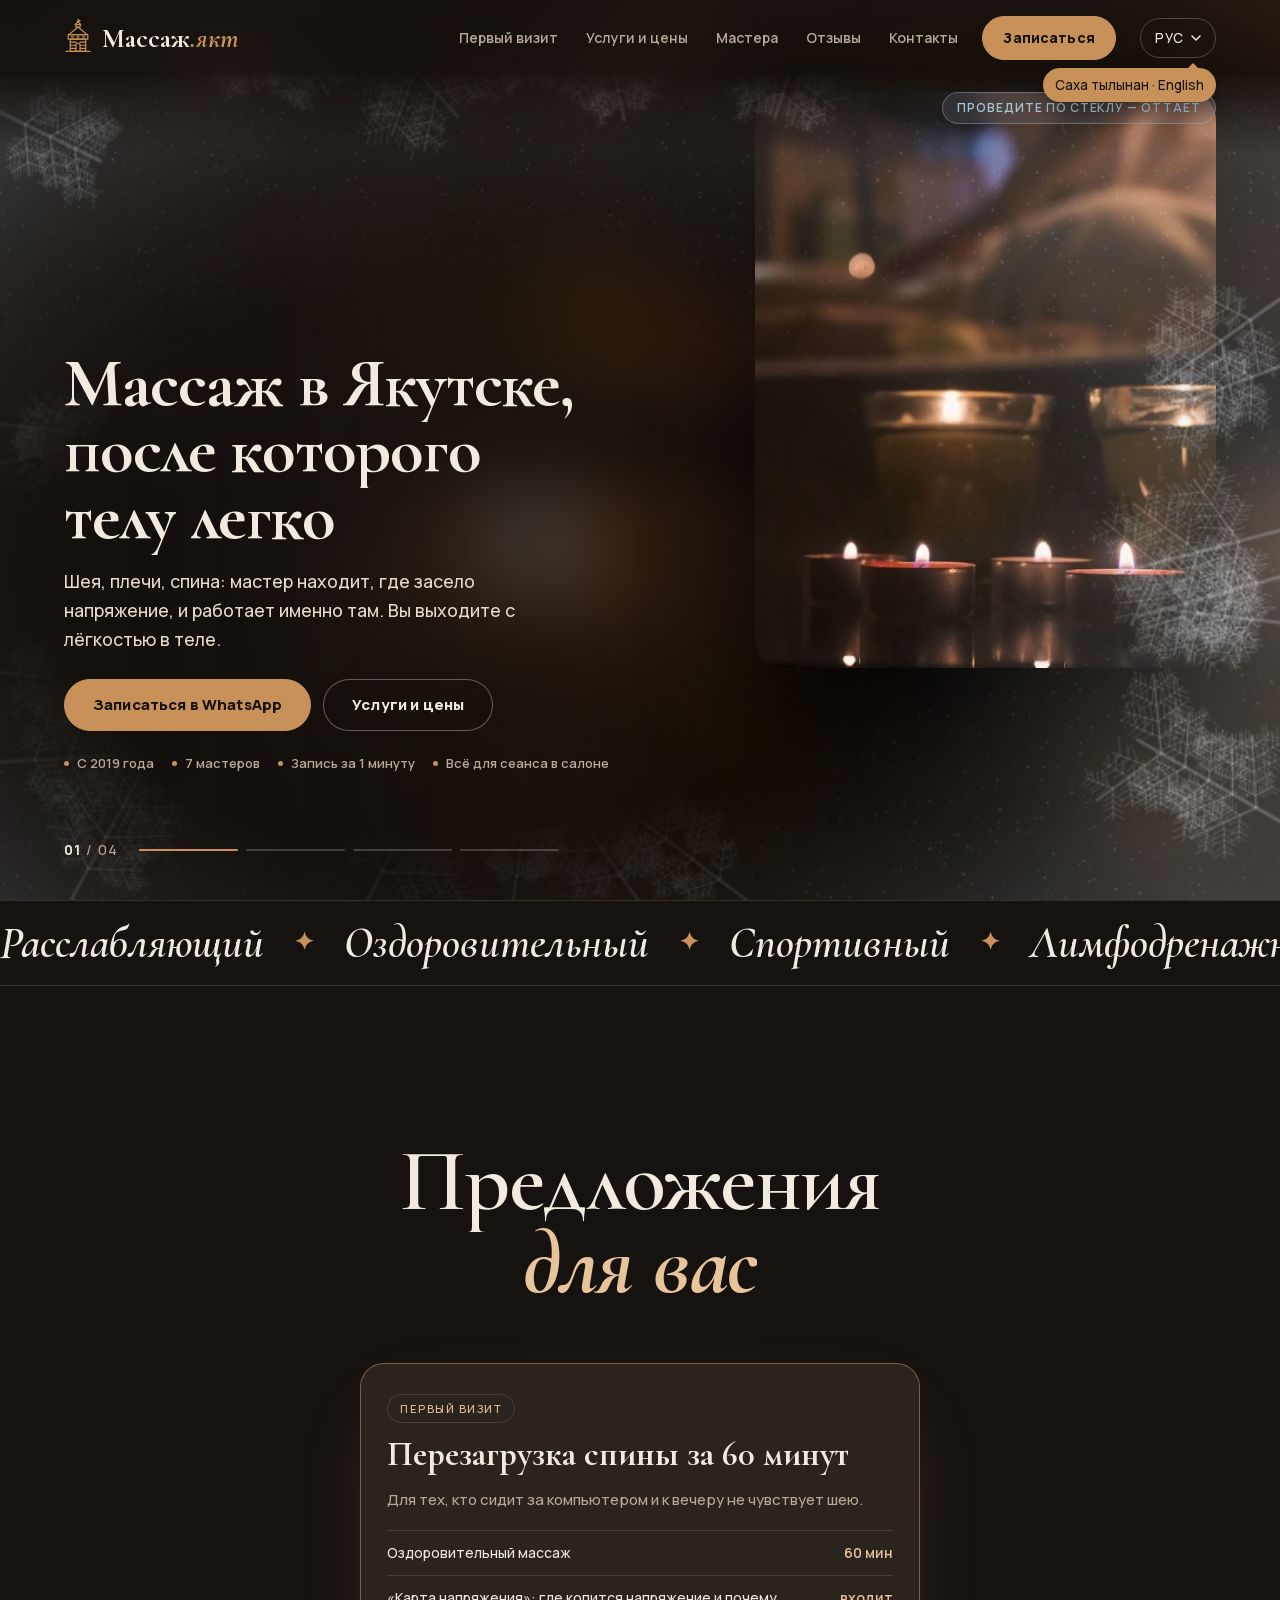
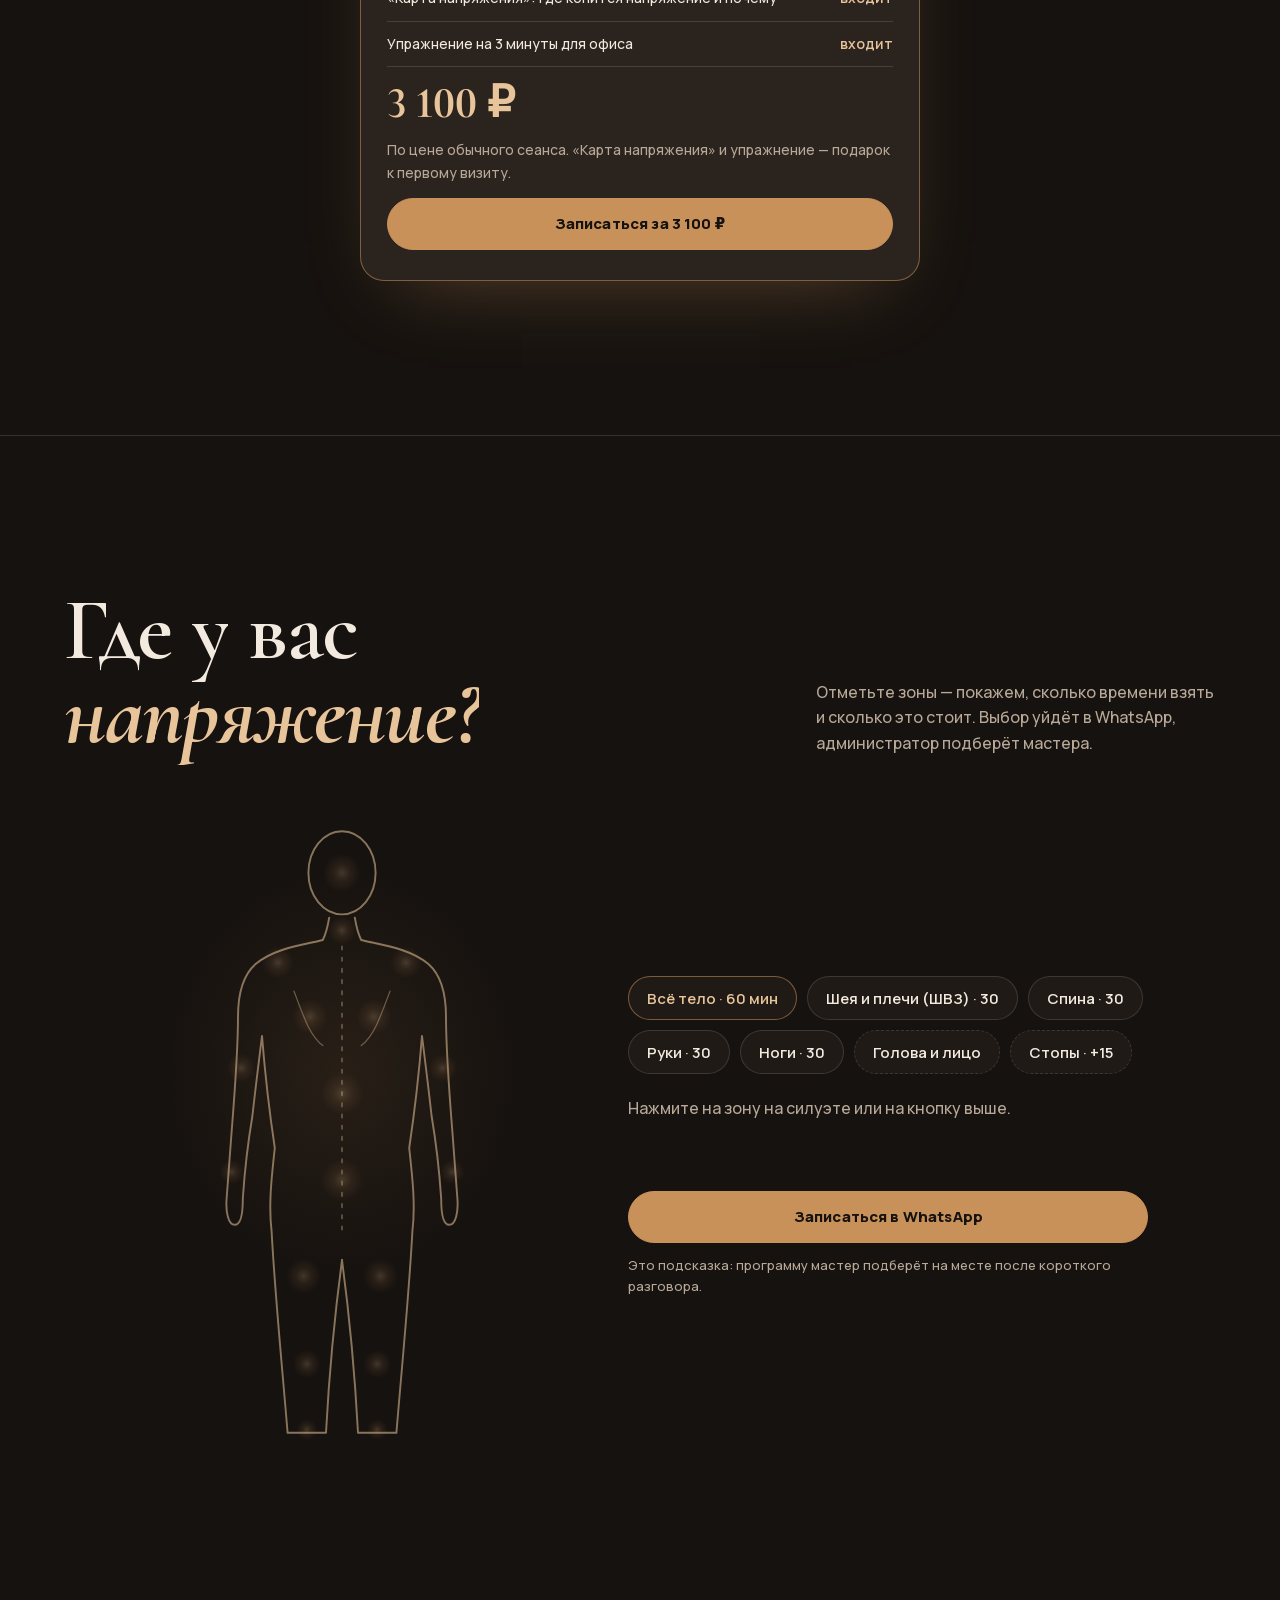
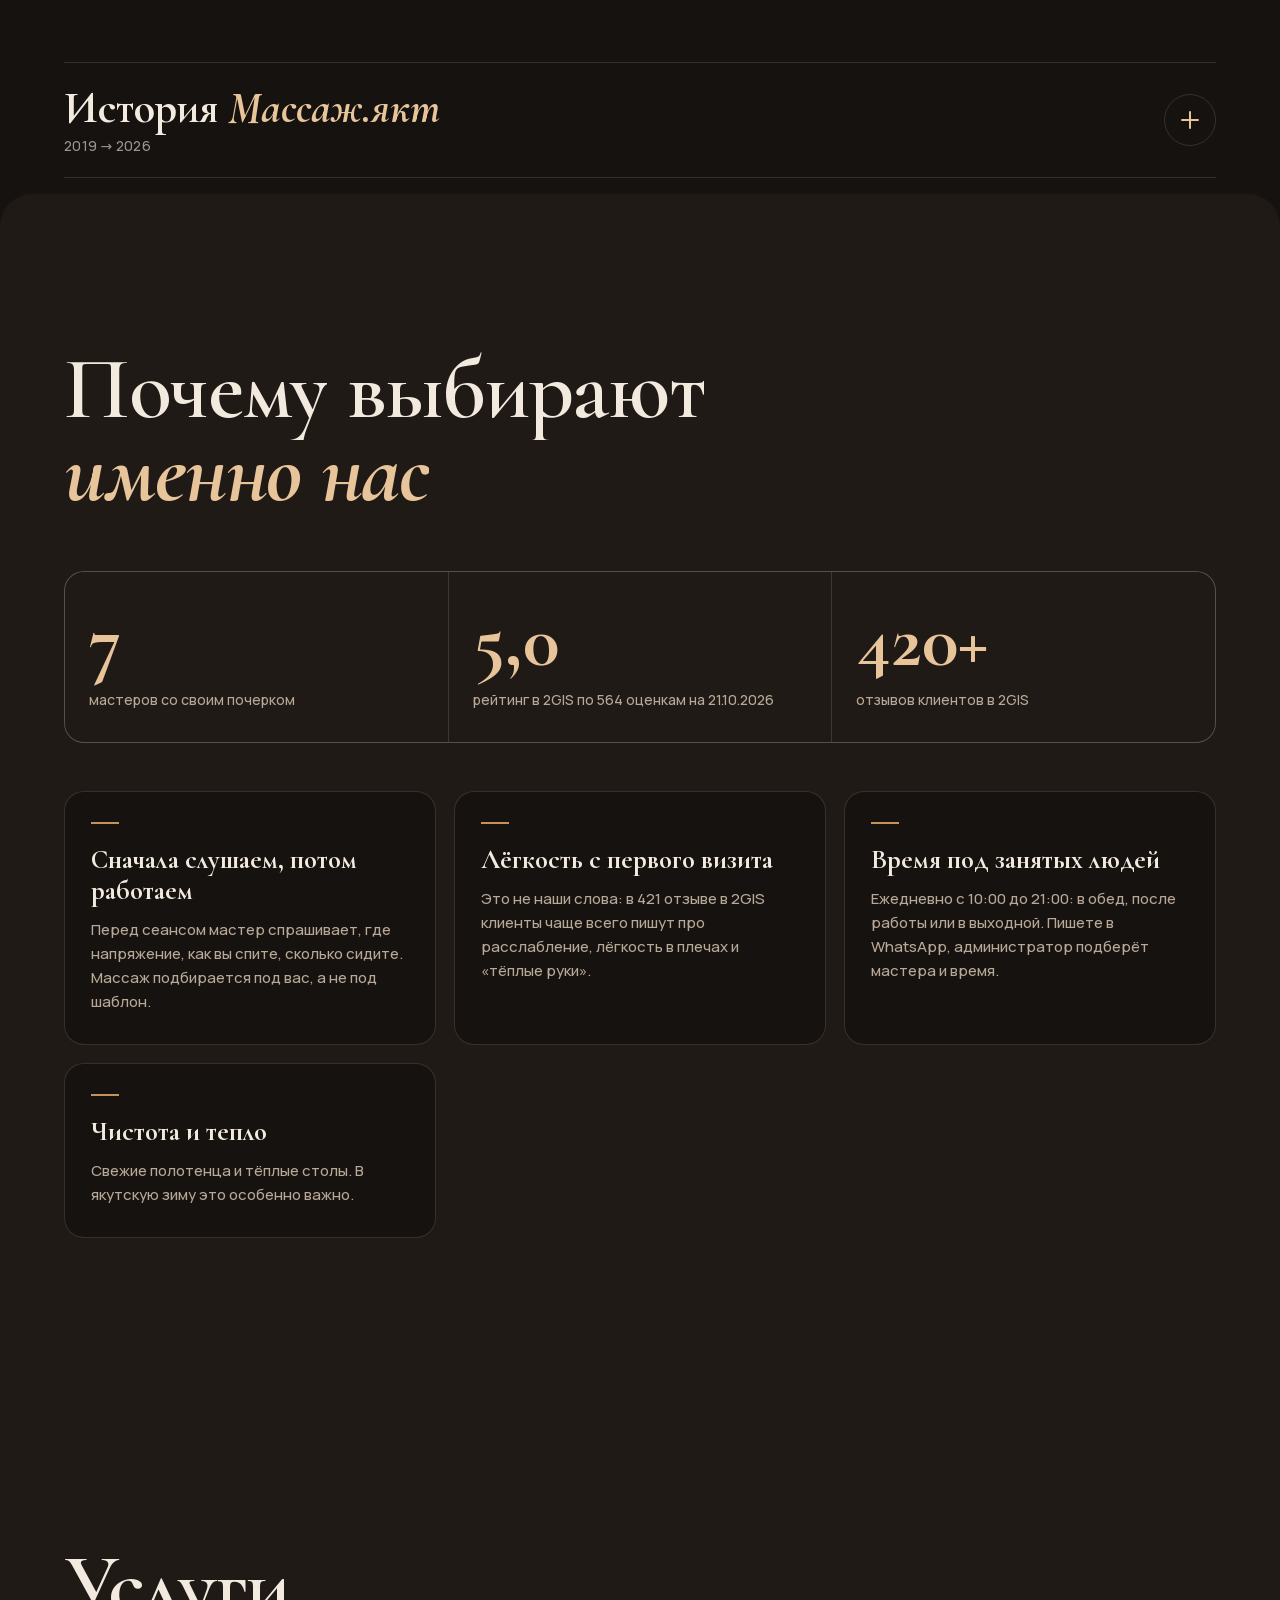
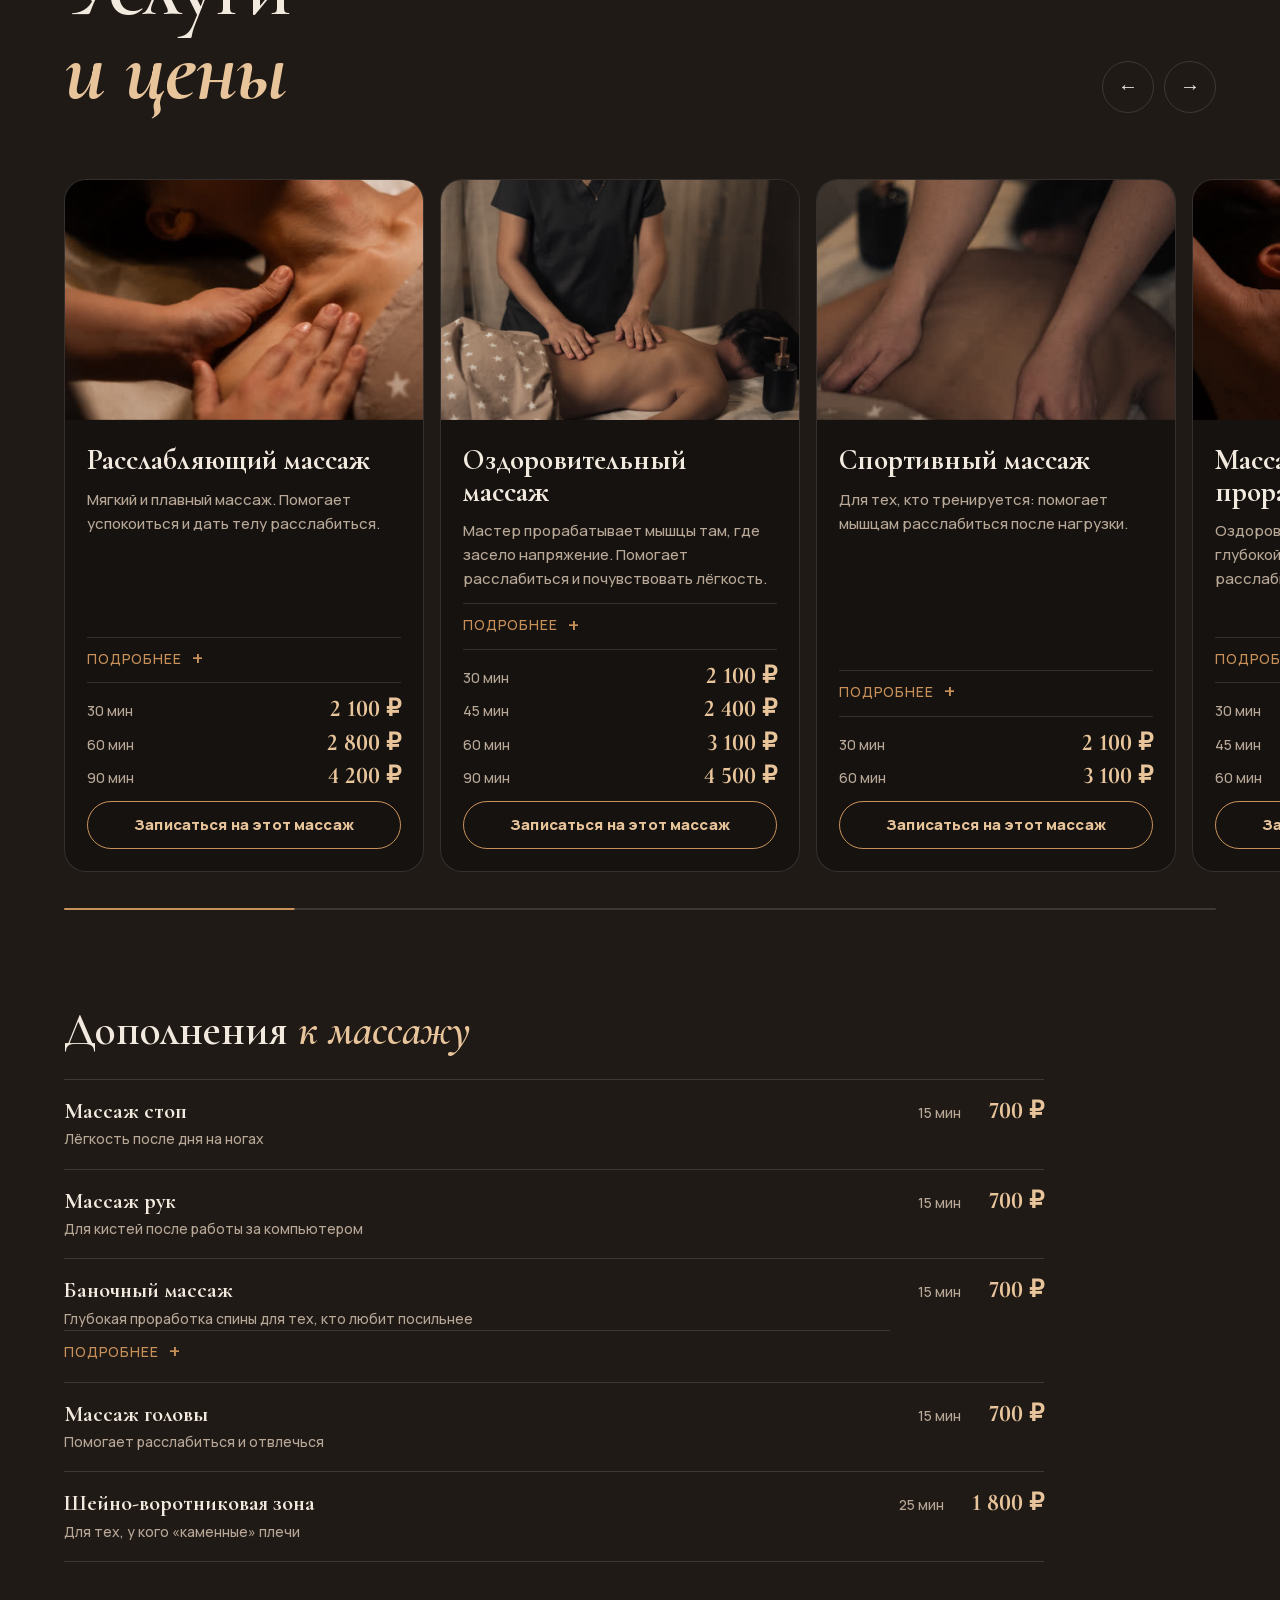
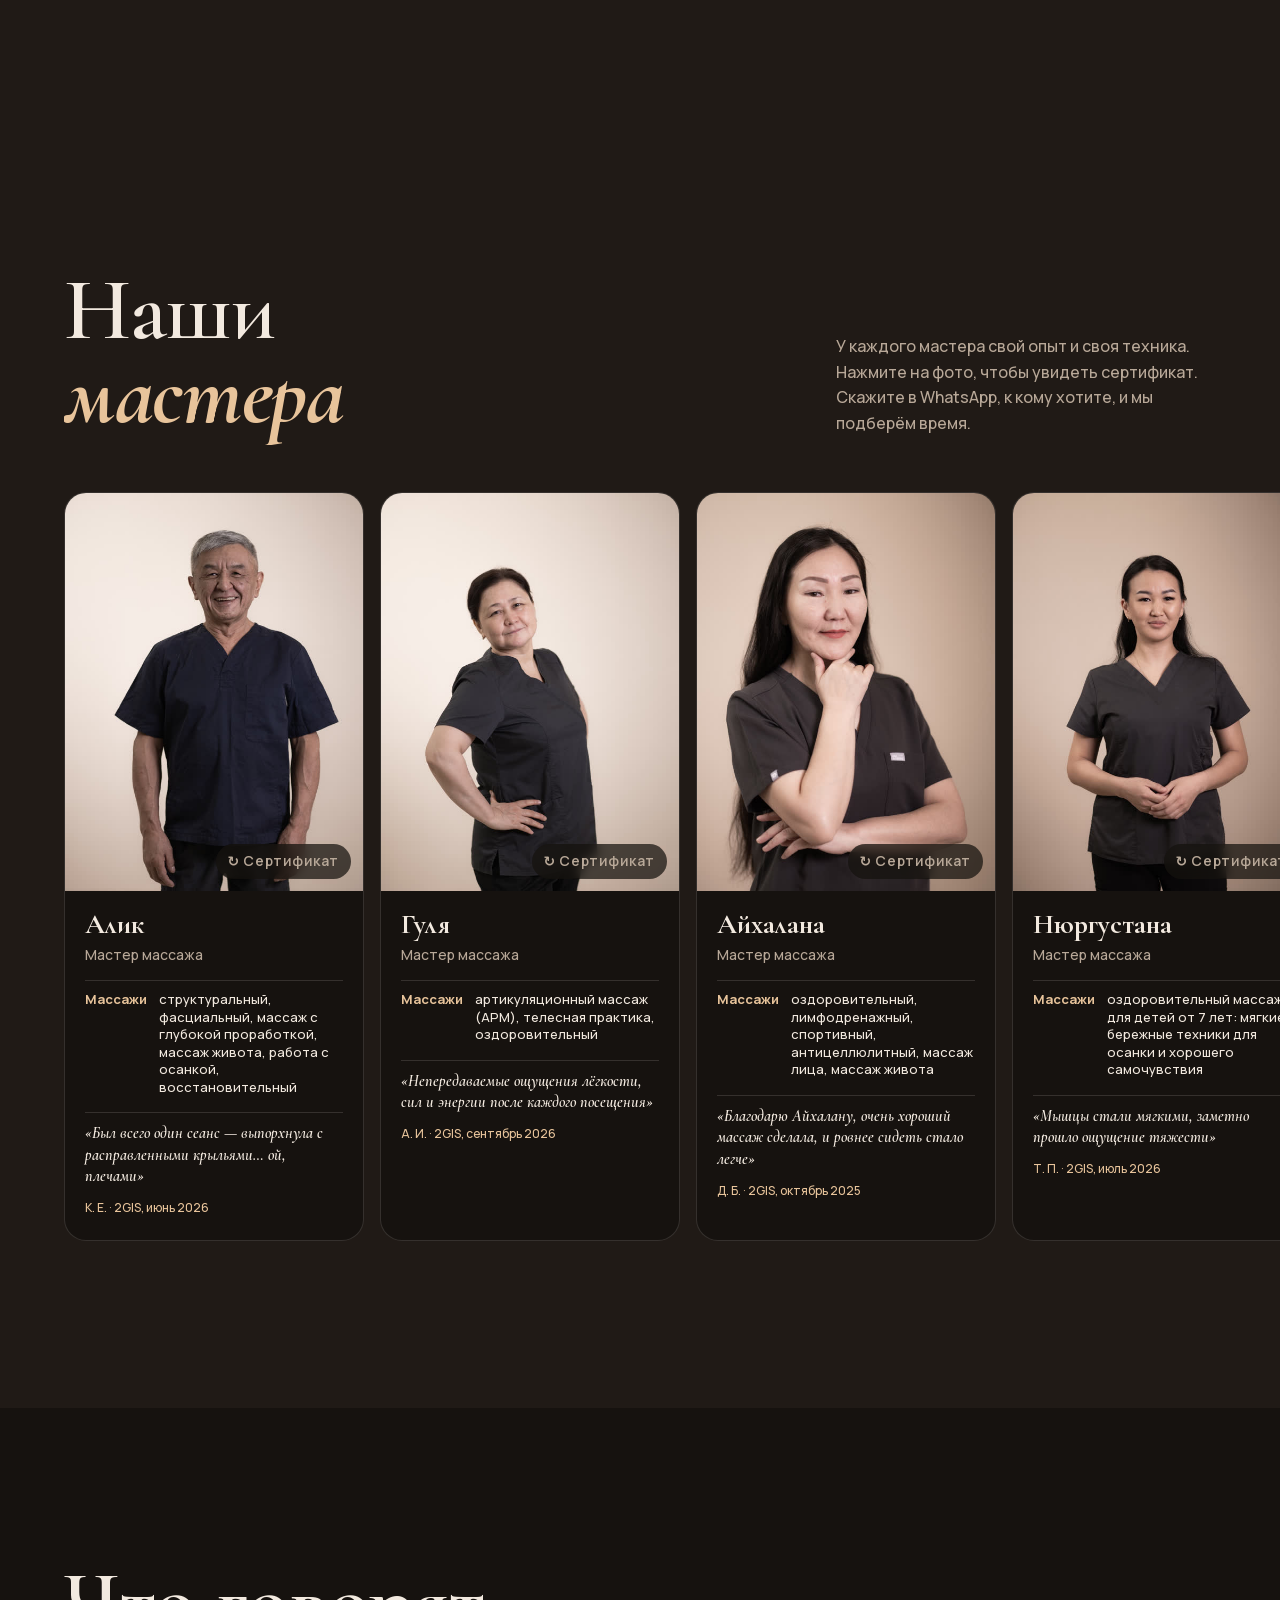
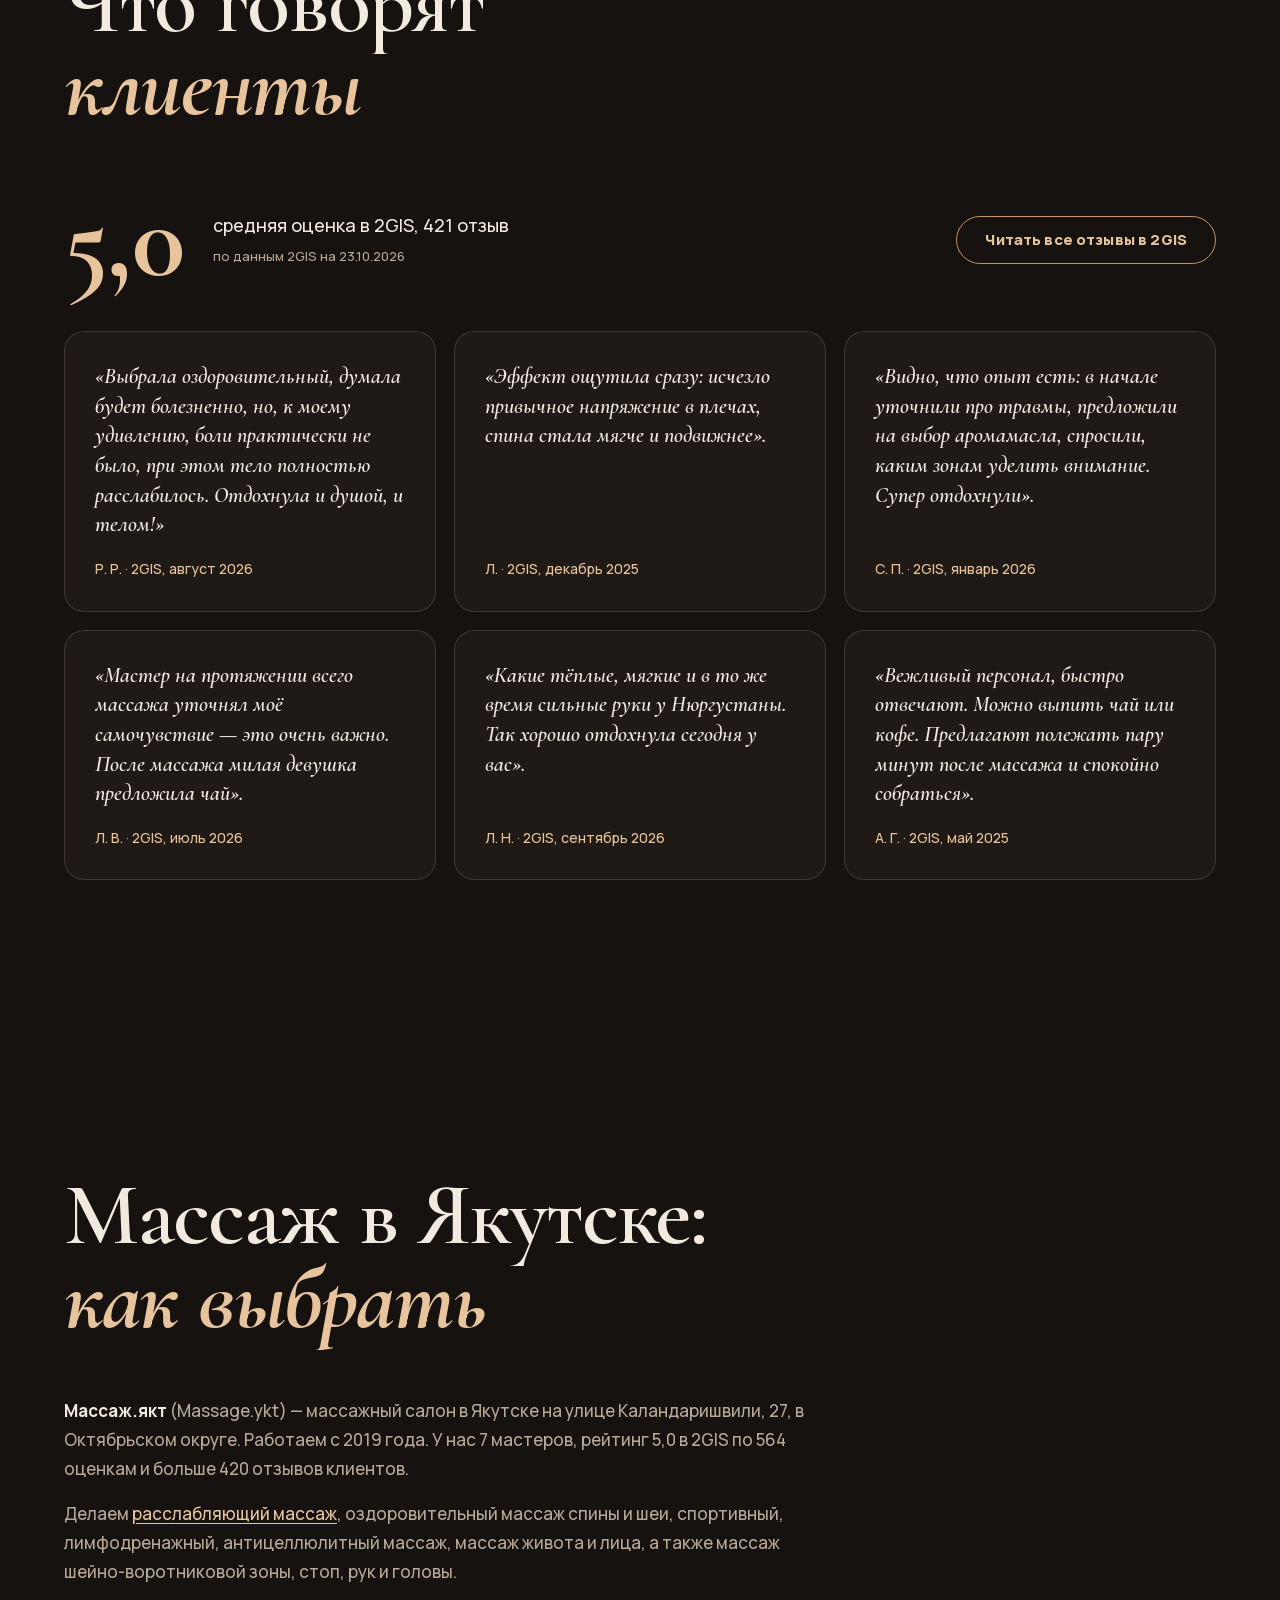
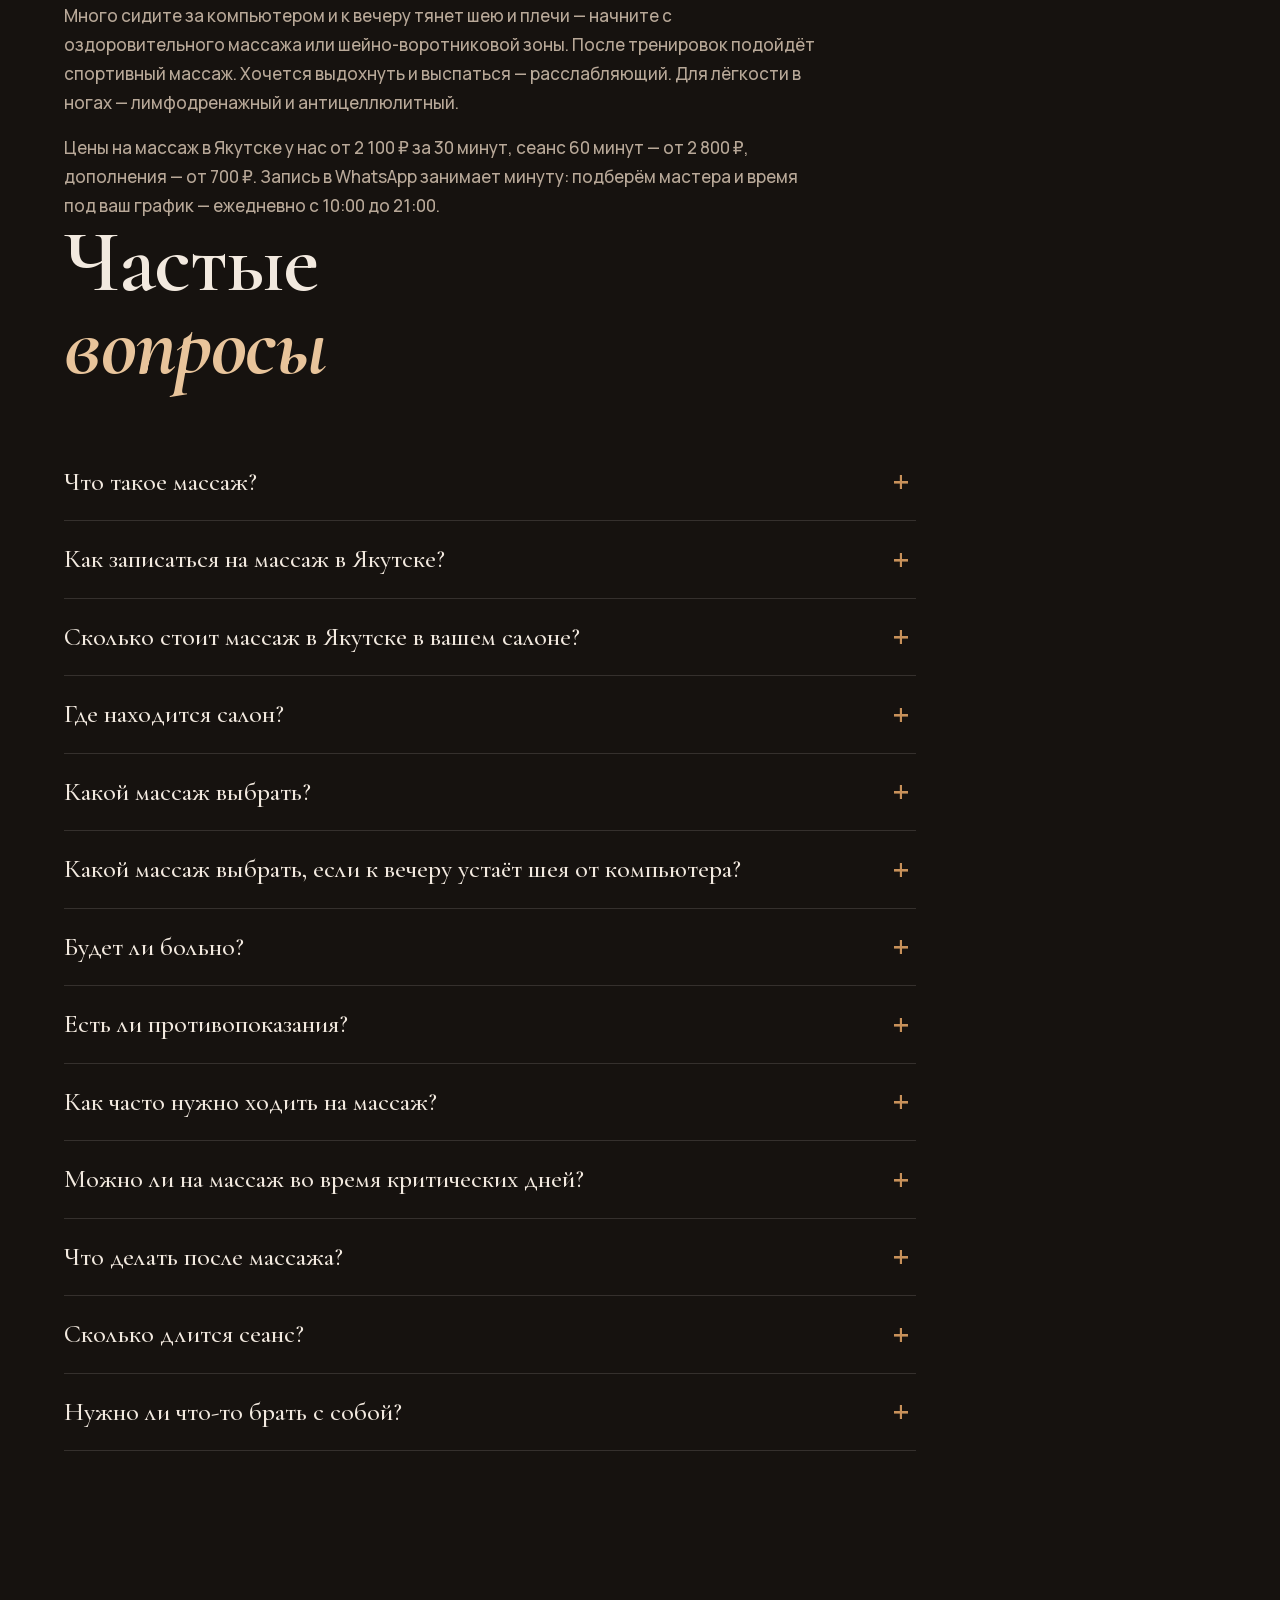
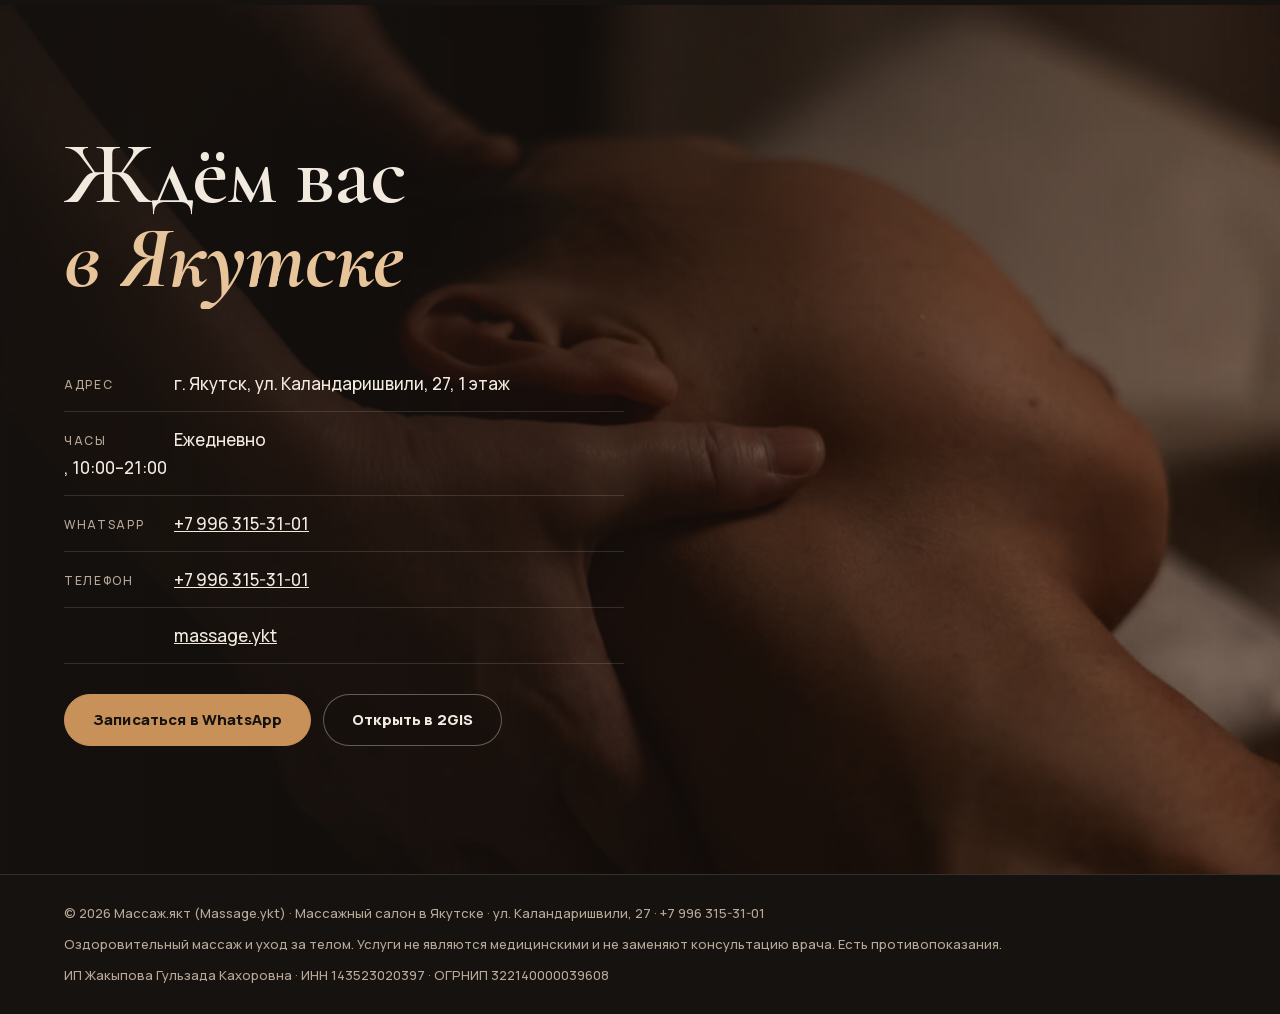
==== index.html @ 3e8eda30 "content: мини-справочник по услугам, расширенный FAQ с противопоказаниями, реквизиты ИП" ====
<!doctype html>
<html lang="ru">
<head>
  <meta charset="utf-8">
  <meta name="viewport" content="width=device-width, initial-scale=1, viewport-fit=cover">
  <title>Массаж в Якутске — салон Массаж.якт, от 2 100 ₽</title>
  <meta name="description" content="Массажный салон Массаж.якт (Massage.ykt) в Якутске: расслабляющий, оздоровительный, спортивный, лимфодренажный, антицеллюлитный массаж, массаж спины и лица. 7 мастеров, рейтинг 5,0 в 2GIS. Цены от 2 100 ₽, запись в WhatsApp.">
  <meta name="keywords" content="массаж Якутск, массаж в Якутске, массажный салон Якутск, массаж спины Якутск, массаж шеи Якутск, расслабляющий массаж Якутск, оздоровительный массаж Якутск, спортивный массаж Якутск, лимфодренажный массаж Якутск, антицеллюлитный массаж Якутск, массаж лица Якутск, массажист Якутск, цены на массаж Якутск, Массаж.якт">
  <meta name="robots" content="index, follow, max-image-preview:large">
  <meta name="geo.region" content="RU-SA">
  <meta name="geo.placename" content="Якутск">
  <meta name="theme-color" content="#16120f">
  <meta name="format-detection" content="telephone=no">
  <meta name="apple-mobile-web-app-capable" content="yes">
  <meta name="apple-mobile-web-app-status-bar-style" content="black-translucent">
  <!-- Домен: пока github.io. Купим massageyakutsk.ru → заменить базовый URL везде, CNAME_на_потом → CNAME (GitHub сам сделает 301) -->
  <link rel="canonical" href="https://zhakypovpulse-byte.github.io/massageyakutsk/">
  <meta property="og:type" content="website">
  <meta property="og:locale" content="ru_RU">
  <meta property="og:title" content="Массаж в Якутске — салон Массаж.якт">
  <meta property="og:site_name" content="Массаж.якт">
  <meta property="og:description" content="7 мастеров, рейтинг 5,0 в 2GIS, цены от 2 100 ₽. Каландаришвили, 27. Запись в WhatsApp за 1 минуту.">
  <meta property="og:image" content="https://zhakypovpulse-byte.github.io/massageyakutsk/img/og-massazh-yakutsk.jpg">
  <meta property="og:image:width" content="1200">
  <meta property="og:image:height" content="630">
  <meta property="og:image:type" content="image/jpeg">
  <meta property="og:image:alt" content="Команда массажного салона Массаж.якт в Якутске">
  <meta name="twitter:card" content="summary_large_image">
  <meta name="twitter:title" content="Массаж в Якутске — салон Массаж.якт">
  <meta name="twitter:description" content="7 мастеров, рейтинг 5,0 в 2GIS, цены от 2 100 ₽. Каландаришвили, 27. Запись в WhatsApp за 1 минуту.">
  <meta name="twitter:image" content="https://zhakypovpulse-byte.github.io/massageyakutsk/img/og-massazh-yakutsk.jpg">
  <meta property="og:url" content="https://zhakypovpulse-byte.github.io/massageyakutsk/">
  <!-- [ЗАМЕНИТЬ] код подтверждения из Яндекс.Вебмастера -->
  <!-- <meta name="yandex-verification" content="XXXXXXXX"> -->
  <!-- [ЗАМЕНИТЬ] код из Google Search Console (HTML-тег) -->
  <!-- <meta name="google-site-verification" content="XXXXXXXX"> -->
  <link rel="icon" type="image/svg+xml" href="data:image/svg+xml,%3Csvg%20xmlns%3D%22http%3A//www.w3.org/2000/svg%22%20viewBox%3D%22-4%20-2%2048%2052%22%3E%3Crect%20x%3D%22-4%22%20y%3D%22-2%22%20width%3D%2248%22%20height%3D%2252%22%20rx%3D%2210%22%20fill%3D%22%2316120f%22/%3E%3Cg%20fill%3D%22none%22%20stroke%3D%22%23c8915a%22%20stroke-width%3D%222.4%22%20stroke-linejoin%3D%22round%22%20stroke-linecap%3D%22round%22%3E%3Cpath%20d%3D%22M20%204V0.8%22/%3E%3Cpath%20d%3D%22M20%201.2l3%201.1-3%201.1%22/%3E%3Cpath%20d%3D%22M16%207.6L20%203.8l4%203.8%22/%3E%3Cpath%20d%3D%22M17%207.6h6v3.6h-6z%22/%3E%3Cpath%20d%3D%22M20%2011.2L7%2022h26z%22/%3E%3Cpath%20d%3D%22M6%2022h28v6.5H6z%22/%3E%3Cpath%20d%3D%22M10.5%2025.2h3M18.5%2025.2h3M26.5%2025.2h3%22/%3E%3Cpath%20d%3D%22M9%2028.5h22V46H9z%22/%3E%3Cpath%20d%3D%22M9%2032.8h8M23%2032.8h8M9%2037.2h8M23%2037.2h8M9%2041.6h8M23%2041.6h8%22/%3E%3Cpath%20d%3D%22M17%2046v-9a3%203%200%200%201%206%200v9%22/%3E%3Cpath%20d%3D%22M3%2046h34%22/%3E%3C/g%3E%3C/svg%3E">
  <link rel="preload" as="font" type="font/woff2" href="fonts/CormorantGaramond-normal-cyrillic-co3bmX5s.woff2" crossorigin>
  <link rel="preload" as="font" type="font/woff2" href="fonts/Manrope-normal-cyrillic-xn7gYHE4.woff2" crossorigin>
  <link rel="preload" as="font" type="font/woff2" href="fonts/CormorantGaramond-normal-cyrillic-co3bmX5s.woff2" crossorigin>
  <link rel="preload" as="font" type="font/woff2" href="fonts/Manrope-normal-cyrillic-xn7gYHE4.woff2" crossorigin>
  <link rel="stylesheet" href="fonts/fonts.css">
  <link rel="preload" as="image" href="video/hero-poster.jpg">
  <link rel="stylesheet" href="style.css">

  <script type="application/ld+json">
  {
    "@context": "https://schema.org",
    "@type": "HealthAndBeautyBusiness",
    "@id": "https://zhakypovpulse-byte.github.io/massageyakutsk/#salon",
    "name": "Массаж.якт",
    "alternateName": "Massage.ykt",
    "description": "Массажный салон в Якутске: расслабляющий, оздоровительный, спортивный, лимфодренажный, антицеллюлитный массаж и массаж лица. 7 мастеров.",
    "url": "https://zhakypovpulse-byte.github.io/massageyakutsk/",
    "image": [
      "https://zhakypovpulse-byte.github.io/massageyakutsk/img/massazhnyy-salon-yakutsk-komanda.jpg",
      "https://zhakypovpulse-byte.github.io/massageyakutsk/img/ozdorovitelnyy-massazh-yakutsk.jpg",
      "https://zhakypovpulse-byte.github.io/massageyakutsk/img/massazh-yakutsk-rasslablyayushchiy.jpg"
    ],
    "telephone": "+7 996 315-31-01",
    "priceRange": "700–4500 ₽",
    "currenciesAccepted": "RUB",
    "address": {
      "@type": "PostalAddress",
      "streetAddress": "ул. Каландаришвили, 27",
      "postalCode": "677013",
      "addressLocality": "Якутск",
      "addressRegion": "Республика Саха (Якутия)",
      "addressCountry": "RU"
    },
    "areaServed": {
      "@type": "City",
      "name": "Якутск"
    },
    "openingHours": "Mo-Su 10:00-21:00",
    "foundingDate": "2019",
    "founder": {
      "@type": "Person",
      "name": "Ислам"
    },
    "hasMap": "https://2gis.ru/yakutsk/firm/70000001106117834",
    "aggregateRating": {
      "@type": "AggregateRating",
      "ratingValue": "5.0",
      "ratingCount": "564",
      "bestRating": "5"
    },
    "sameAs": [
      "https://instagram.com/massage.ykt",
      "https://2gis.ru/yakutsk/firm/70000001106117834"
    ],
    "hasOfferCatalog": {
      "@type": "OfferCatalog",
      "name": "Услуги и цены",
      "itemListElement": [
        {
          "@type": "Offer",
          "price": "2100",
          "priceCurrency": "RUB",
          "itemOffered": {
            "@type": "Service",
            "name": "Расслабляющий массаж в Якутске"
          }
        },
        {
          "@type": "Offer",
          "price": "2100",
          "priceCurrency": "RUB",
          "itemOffered": {
            "@type": "Service",
            "name": "Оздоровительный массаж в Якутске"
          }
        },
        {
          "@type": "Offer",
          "price": "2100",
          "priceCurrency": "RUB",
          "itemOffered": {
            "@type": "Service",
            "name": "Спортивный массаж в Якутске"
          }
        },
        {
          "@type": "Offer",
          "price": "2400",
          "priceCurrency": "RUB",
          "itemOffered": {
            "@type": "Service",
            "name": "Массаж с глубокой проработкой в Якутске"
          }
        },
        {
          "@type": "Offer",
          "price": "3100",
          "priceCurrency": "RUB",
          "itemOffered": {
            "@type": "Service",
            "name": "Лимфодренажный массаж в Якутске"
          }
        },
        {
          "@type": "Offer",
          "price": "3100",
          "priceCurrency": "RUB",
          "itemOffered": {
            "@type": "Service",
            "name": "Массаж живота в Якутске"
          }
        },
        {
          "@type": "Offer",
          "price": "3100",
          "priceCurrency": "RUB",
          "itemOffered": {
            "@type": "Service",
            "name": "Антицеллюлитный массаж в Якутске"
          }
        },
        {
          "@type": "Offer",
          "price": "2800",
          "priceCurrency": "RUB",
          "itemOffered": {
            "@type": "Service",
            "name": "Массаж лица в Якутске"
          }
        },
        {
          "@type": "Offer",
          "price": "4200",
          "priceCurrency": "RUB",
          "itemOffered": {
            "@type": "Service",
            "name": "Телесная практика в Якутске"
          }
        },
        {
          "@type": "Offer",
          "price": "1800",
          "priceCurrency": "RUB",
          "itemOffered": {
            "@type": "Service",
            "name": "Массаж шейно-воротниковой зоны в Якутске"
          }
        },
        {
          "@type": "Offer",
          "price": "700",
          "priceCurrency": "RUB",
          "itemOffered": {
            "@type": "Service",
            "name": "Массаж стоп в Якутске"
          }
        },
        {
          "@type": "Offer",
          "price": "700",
          "priceCurrency": "RUB",
          "itemOffered": {
            "@type": "Service",
            "name": "Массаж рук в Якутске"
          }
        },
        {
          "@type": "Offer",
          "price": "700",
          "priceCurrency": "RUB",
          "itemOffered": {
            "@type": "Service",
            "name": "Массаж головы в Якутске"
          }
        },
        {
          "@type": "Offer",
          "price": "700",
          "priceCurrency": "RUB",
          "itemOffered": {
            "@type": "Service",
            "name": "Баночный массаж в Якутске"
          }
        }
      ]
    }
  }
  </script>
  <script type="application/ld+json">
  {
    "@context": "https://schema.org",
    "@type": "FAQPage",
    "mainEntity": [
      {
        "@type": "Question",
        "name": "Что такое массаж?",
        "acceptedAnswer": {
          "@type": "Answer",
          "text": "Массаж — это работа рук мастера с мышцами и кожей. Многие отмечают после сеанса расслабление, лёгкость, тепло и спокойствие. Массаж не лечит болезни — это забота о себе, как спорт или хороший сон. Мы делаем оздоровительный массаж и уход за телом."
        }
      },
      {
        "@type": "Question",
        "name": "Как записаться на массаж в Якутске?",
        "acceptedAnswer": {
          "@type": "Answer",
          "text": "Нажмите любую кнопку «Записаться». Откроется WhatsApp с готовым сообщением, администратор подберёт мастера и время. Телефон: +7 996 315-31-01."
        }
      },
      {
        "@type": "Question",
        "name": "Сколько стоит массаж в Якутске в вашем салоне?",
        "acceptedAnswer": {
          "@type": "Answer",
          "text": "Сеанс 30 минут — от 2 100 ₽, 60 минут — от 2 800 ₽, 90 минут — от 4 200 ₽. Дополнения к массажу — от 700 ₽. Все цены в разделе «Услуги и цены»."
        }
      },
      {
        "@type": "Question",
        "name": "Где находится салон?",
        "acceptedAnswer": {
          "@type": "Answer",
          "text": "Якутск, ул. Каландаришвили, 27, 1 этаж (Октябрьский округ). Работаем по записи."
        }
      },
      {
        "@type": "Question",
        "name": "Какой массаж выбрать?",
        "acceptedAnswer": {
          "@type": "Answer",
          "text": "Устали, хочется выдохнуть — расслабляющий. Тянет шею и плечи от компьютера — оздоровительный или шейно-воротниковая зона. Тренируетесь — спортивный. Любите посильнее — глубокая проработка и баночный. Тяжёлые ноги — лимфодренажный. Следите за силуэтом — антицеллюлитный. Устали «головой» — телесная практика. Не уверены — напишите в WhatsApp, администратор подскажет за пару минут."
        }
      },
      {
        "@type": "Question",
        "name": "Какой массаж выбрать, если к вечеру устаёт шея от компьютера?",
        "acceptedAnswer": {
          "@type": "Answer",
          "text": "Чаще всего подходит оздоровительный массаж или массаж шейно-воротниковой зоны. Мастер спросит, где именно напряжение, и подберёт технику и силу нажима."
        }
      },
      {
        "@type": "Question",
        "name": "Будет ли больно?",
        "acceptedAnswer": {
          "@type": "Answer",
          "text": "Нет, если вы этого не хотите. Силу нажима мастер подбирает вместе с вами и уточняет самочувствие во время сеанса. Скажите «мягче» в любой момент."
        }
      },
      {
        "@type": "Question",
        "name": "Есть ли противопоказания?",
        "acceptedAnswer": {
          "@type": "Answer",
          "text": "Да. Мы заботимся о вашем самочувствии, поэтому перед визитом прочитайте список ниже. Массаж не делаем, если сейчас: температура, простуда, грипп, плохое самочувствие; острые воспаления или обострение хронического заболевания; свежие травмы, ушибы, растяжения, переломы; высыпания, ранки, грибок, ожоги на коже в зоне массажа; алкогольное опьянение. Только с разрешения врача, если у вас: беременность (любой срок) или меньше 2 месяцев после родов; варикоз, тромбоз, тромбофлебит; заболевания сердца и сосудов, высокое давление; онкологические заболевания, в том числе в прошлом; операции за последние 3–6 месяцев; сахарный диабет, заболевания почек или щитовидной железы; эпилепсия; кардиостимулятор, импланты, металлоконструкции. По отдельным видам: баночный и антицеллюлитный — не при склонности к синякам, сосудистых звёздочках, приёме препаратов, разжижающих кровь; массаж живота — не при беременности, в критические дни и сразу после еды; лимфодренажный — не при варикозе и тромбозе без разрешения врача; массаж лица — не при воспалениях на коже и в первые 2 недели после уколов и пилингов. Сомневаетесь — напишите администратору, лучше спросить заранее. Наши услуги не являются медицинскими и не заменяют консультацию врача."
        }
      },
      {
        "@type": "Question",
        "name": "Как часто нужно ходить на массаж?",
        "acceptedAnswer": {
          "@type": "Answer",
          "text": "Для поддержания — раз в 1–2 недели. Лимфодренажный и антицеллюлитный обычно выбирают курсом — частоту подскажет мастер. Если просто устали — приходите, когда тело просит."
        }
      },
      {
        "@type": "Question",
        "name": "Можно ли на массаж во время критических дней?",
        "acceptedAnswer": {
          "@type": "Answer",
          "text": "Расслабляющий массаж спины, шеи, лица и стоп — можно, если чувствуете себя нормально. Массаж живота, поясницы, антицеллюлитный и лимфодренажный лучше перенести на несколько дней."
        }
      },
      {
        "@type": "Question",
        "name": "Что делать после массажа?",
        "acceptedAnswer": {
          "@type": "Answer",
          "text": "Выпейте воды, не спешите вставать и бежать по делам. Баню, тяжёлую тренировку и алкоголь лучше отложить до завтра. Лёгкая сонливость — нормально, тело переключилось на отдых."
        }
      },
      {
        "@type": "Question",
        "name": "Сколько длится сеанс?",
        "acceptedAnswer": {
          "@type": "Answer",
          "text": "От 30 до 90 минут в зависимости от программы. Плюс 10 минут на знакомство с мастером."
        }
      },
      {
        "@type": "Question",
        "name": "Нужно ли что-то брать с собой?",
        "acceptedAnswer": {
          "@type": "Answer",
          "text": "Нет. Полотенца, масла и чай есть в салоне."
        }
      }
    ]
  }
  </script>
</head>
<body>
  <a class="skip" href="#main">К содержанию</a>

  <!-- ===== ШАПКА ===== -->
  <header class="header" id="header">
    <a class="logo" href="#top" aria-label="Массаж.якт — на главную"><svg class="logo__mark" viewBox="0 0 40 48" fill="none" stroke="currentColor" stroke-width="1.7" stroke-linejoin="round" stroke-linecap="round" aria-hidden="true"><path d="M20 4V0.8"/><path d="M20 1.2l3 1.1-3 1.1"/><path d="M16 7.6L20 3.8l4 3.8"/><path d="M17 7.6h6v3.6h-6z"/><path d="M20 11.2L7 22h26z"/><path d="M6 22h28v6.5H6z"/><path d="M10.5 25.2h3M18.5 25.2h3M26.5 25.2h3"/><path d="M9 28.5h22V46H9z"/><path d="M9 32.8h8M23 32.8h8M9 37.2h8M23 37.2h8M9 41.6h8M23 41.6h8"/><path d="M17 46v-9a3 3 0 0 1 6 0v9"/><path d="M3 46h34"/></svg><b class="logo__text">Массаж<span>.якт</span></b></a>
    <nav class="nav" id="nav" aria-label="Основное меню">
      <a href="#offers" data-i18n="nav_offers">Первый визит</a>
      <a href="#services" data-i18n="services">Услуги и цены</a>
      <a href="#masters" data-i18n="nav_masters">Мастера</a>
      <a href="#reviews" data-i18n="nav_reviews">Отзывы</a>
      <a href="#contacts" data-i18n="nav_contacts">Контакты</a>
      <a class="btn nav__cta js-wa" href="https://wa.me/79963153101" data-msg="Здравствуйте! Хочу записаться на массаж." data-i18n="wa">Записаться в WhatsApp</a>
    </nav>
    <a class="btn btn--small header__cta js-wa" href="https://wa.me/79963153101" data-msg="Здравствуйте! Хочу записаться на массаж." data-i18n="book">Записаться</a>
    <div class="lang" id="lang"><button type="button" class="lang__btn" id="langBtn" aria-haspopup="true" aria-expanded="false" aria-controls="langMenu" aria-label="Язык сайта"><span id="langCur">РУС</span><svg viewBox="0 0 10 6" aria-hidden="true"><path d="M1 1l4 4 4-4" fill="none" stroke="currentColor" stroke-width="1.5" stroke-linecap="round" stroke-linejoin="round"/></svg></button><div class="lang__menu" id="langMenu" hidden><button type="button" data-lang="ru" data-short="РУС" aria-pressed="true">Русский</button><button type="button" data-lang="sah" data-short="САХА" aria-pressed="false">Саха тыла</button><button type="button" data-lang="en" data-short="ENG" aria-pressed="false">English</button></div><button type="button" class="lang__hint" id="langHint">Саха тылынан · English</button></div>
    <button class="burger" id="burger" aria-label="Открыть меню" aria-expanded="false" aria-controls="nav"><span></span><span></span></button>
  </header>

  <main id="main">

    <!-- ===== ГЛАВНЫЙ ЭКРАН ===== -->
    <section class="hero" id="top" aria-roledescription="карусель" aria-label="Главные слайды">
      <div class="hero__parallax" id="heroParallax">
        <!-- Видео: файл подставляет script.js (телефон — лёгкая версия, ПК — чёткая) -->
        <video class="hero__backdrop" id="heroBackdrop" muted playsinline loop preload="none" poster="video/hero-poster.jpg" aria-hidden="true"></video>
        <video class="hero__video" id="heroVideo" muted playsinline loop autoplay preload="auto" poster="video/hero-poster.jpg" aria-label="Сеанс массажа в салоне Массаж.якт"></video>
      </div>

      <!-- Тексты главного экрана сменяют друг друга поверх видео -->
      <div class="hero__data" hidden>
        <span data-i18n-slide="1" class="hero__slide is-active" data-title="Массаж в Якутске, после которого телу легко" data-text="Шея, плечи, спина: мастер находит, где засело напряжение, и работает именно там. Вы выходите с лёгкостью в теле."></span>
        <span data-i18n-slide="2" class="hero__slide" data-title="60 минут, которые вы забираете себе" data-text="Тишина, мягкий свет, тёплые руки мастера. Телефон можно оставить на ресепшене."></span>
        <span data-i18n-slide="3" class="hero__slide" data-title="Мастера, которые чувствуют тело" data-text="7 мастеров. Каждого учили не только технике, но и тому, как услышать, где у вас напряжение."></span>
        <span data-i18n-slide="4" class="hero__slide" data-title="Запись за одну минуту" data-text="Нажмите «Записаться», откроется WhatsApp. Мы подберём мастера и удобное время."></span>
      </div>

      <div class="hero__shade"></div>

      <!-- «Оттаять»: иней на стекле, стирается пальцем/курсором и тает при прокрутке (script.js) -->
      <canvas class="frost" id="frost" aria-hidden="true"></canvas>
      <p class="frost__hint" id="frostHint" aria-hidden="true" data-i18n="frost">Проведите по стеклу — оттает</p>

      <div class="hero__content" id="heroContent">
        <p class="temp" id="temp" hidden>
          <span class="temp__cold"><i class="i18n-t" data-i18n="temp_cold">За окном в Якутске</i> <b id="tempOut">—</b></span>
          <span class="temp__warm" data-i18n="temp_warm">у нас тепло</span>
        </p>
        <h1 class="hero__title" id="heroTitle">Массаж в Якутске, после которого телу легко</h1>
        <p class="hero__text" id="heroText">Шея, плечи, спина: мастер находит, где засело напряжение, и работает именно там. Вы выходите с лёгкостью в теле.</p>
        <div class="hero__actions">
          <a class="btn js-wa" href="https://wa.me/79963153101" data-msg="Здравствуйте! Хочу записаться на массаж." data-i18n="wa">Записаться в WhatsApp</a>
          <a class="btn btn--ghost" href="#services" data-i18n="services">Услуги и цены</a>
        </div>
        <ul class="facts" aria-label="Коротко о салоне">
          <li data-i18n="f_2019">С 2019 года</li>
          <li data-i18n="f_7">7 мастеров</li>
          <li data-i18n="f_min">Запись за 1 минуту</li>
          <li data-i18n="f_all">Всё для сеанса в салоне</li>
        </ul>
      </div>

      <div class="hero__controls">
        <span class="hero__count"><b id="heroNum">01</b> / 04</span>
        <div class="hero__bars" id="heroBars" role="tablist" aria-label="Выбор слайда"></div>
      </div>
    </section>

    <!-- ===== БЕГУЩАЯ СТРОКА ===== -->
    <div class="marquee" aria-hidden="true">
      <div class="marquee__track">
        <span>Расслабляющий</span><i>✦</i><span>Оздоровительный</span><i>✦</i><span>Спортивный</span><i>✦</i><span>Лимфодренажный</span><i>✦</i><span>Массаж лица</span><i>✦</i><span>Телесная практика</span><i>✦</i>
        <span>Расслабляющий</span><i>✦</i><span>Оздоровительный</span><i>✦</i><span>Спортивный</span><i>✦</i><span>Лимфодренажный</span><i>✦</i><span>Массаж лица</span><i>✦</i><span>Телесная практика</span><i>✦</i>
      </div>
    </div>

    <!-- ===== ПРЕДЛОЖЕНИЯ (офферы, см. 01_БРИФ/Офферы_по_Хормози.md) ===== -->
    <section class="offers" id="offers">
      <h2 class="section-title" data-i18n="h_offers">Предложения<br><em>для вас</em></h2>
      <div class="offers__grid offers__grid--one">
        <article class="offer offer--hot reveal">
          <span class="offer__tag" data-i18n="offer_tag">Первый визит</span>
          <h3>Перезагрузка спины за 60 минут</h3>
          <p class="offer__who">Для тех, кто сидит за компьютером и к вечеру не чувствует шею.</p>
          <ul class="offer__list"><li><span>Оздоровительный массаж</span><b>60 мин</b></li><li><span>«Карта напряжения»: где копится напряжение и почему</span><b>входит</b></li><li><span>Упражнение на 3 минуты для офиса</span><b>входит</b></li></ul>
          <div class="offer__price"><b>3 100 ₽</b></div>
          <p class="offer__note">По цене обычного сеанса. «Карта напряжения» и упражнение — подарок к первому визиту.</p>
          <a class="btn js-wa" href="https://wa.me/79963153101" data-msg="Здравствуйте! Хочу «Перезагрузку спины» — первый визит." data-src="оффер">Записаться за 3 100 ₽</a>
        </article>
      </div>
    </section>

    <!-- ===== КАРТА НАПРЯЖЕНИЯ: выбор зон → время, цена, запись в WhatsApp (script.js) ===== -->
    <section class="zmap" id="zones" aria-labelledby="zmapTitle">
      <div class="zmap__head">
        <h2 class="section-title" id="zmapTitle">Где у вас<br><em>напряжение?</em></h2>
        <p class="zmap__lead">Отметьте зоны — покажем, сколько времени взять и сколько это стоит. Выбор уйдёт в WhatsApp, администратор подберёт мастера.</p>
      </div>
      <div class="zmap__grid">
        <div class="zmap__body">
          <svg class="zmap__svg" id="zmapSvg" viewBox="0 0 200 400" aria-hidden="true">
            <defs>
              <radialGradient id="zGlow"><stop offset="0" stop-color="#e8c49b" stop-opacity=".95"/><stop offset=".45" stop-color="#c8915a" stop-opacity=".45"/><stop offset="1" stop-color="#c8915a" stop-opacity="0"/></radialGradient>
              <path id="zHalf" d="M92 66C91 72 90 76 88 80C76 83 58 85 46 95C38 102 35 114 35 128C35 150 33 175 31 200C30 215 29 228 28 240C27 250 29 258 33 258C37 258 38 250 38 242C39 226 41 208 44 190C46 172 48 156 50 140C52 165 55 190 58 210C56 228 54 246 56 262C58 300 62 340 66 388L90 388C92 350 96 310 100 280"/>
            </defs>
            <g class="zmap__line">
              <ellipse cx="100" cy="38" rx="21" ry="26"/>
              <use href="#zHalf"/>
              <use href="#zHalf" transform="translate(200 0) scale(-1 1)"/>
              <path class="zmap__spine" d="M100 84V262"/>
              <path class="zmap__thin" d="M70 112C76 128 80 140 88 146M130 112C124 128 120 140 112 146"/>
            </g>
            <g class="zmap__hot" data-zone="head"><circle r="22" cx="100" cy="38"/></g>
            <g class="zmap__hot" data-zone="shvz"><circle r="16" cx="100" cy="74"/><circle r="18" cx="60" cy="94"/><circle r="18" cx="140" cy="94"/></g>
            <g class="zmap__hot" data-zone="back"><circle r="20" cx="80" cy="128"/><circle r="20" cx="120" cy="128"/><circle r="24" cx="100" cy="176"/><circle r="24" cx="100" cy="230"/></g>
            <g class="zmap__hot" data-zone="arms"><circle r="16" cx="37" cy="160"/><circle r="16" cx="163" cy="160"/><circle r="14" cx="31" cy="225"/><circle r="14" cx="169" cy="225"/></g>
            <g class="zmap__hot" data-zone="legs"><circle r="20" cx="76" cy="290"/><circle r="20" cx="124" cy="290"/><circle r="16" cx="78" cy="345"/><circle r="16" cx="122" cy="345"/></g>
            <g class="zmap__hot" data-zone="feet"><circle r="12" cx="78" cy="386"/><circle r="12" cx="122" cy="386"/></g>
          </svg>
        </div>
        <div class="zmap__side">
          <div class="zmap__chips" role="group" aria-label="Зоны напряжения">
            <button type="button" class="zmap__chip zmap__chip--all" data-zone="full" aria-pressed="false" data-i18n="z_chip_full">Всё тело · 60 мин</button>
            <button type="button" class="zmap__chip" data-zone="shvz" aria-pressed="false" data-i18n="z_chip_shvz">Шея и плечи (ШВЗ) · 30</button>
            <button type="button" class="zmap__chip" data-zone="back" aria-pressed="false" data-i18n="z_chip_back">Спина · 30</button>
            <button type="button" class="zmap__chip" data-zone="arms" aria-pressed="false" data-i18n="z_chip_arms">Руки · 30</button>
            <button type="button" class="zmap__chip" data-zone="legs" aria-pressed="false" data-i18n="z_chip_legs">Ноги · 30</button>
            <button type="button" class="zmap__chip zmap__chip--add" data-zone="head" aria-pressed="false" data-i18n="z_chip_head">Голова и лицо</button>
            <button type="button" class="zmap__chip zmap__chip--add" data-zone="feet" aria-pressed="false" data-i18n="z_chip_feet">Стопы · +15</button>
          </div>
          <p class="zmap__about" id="zmapAbout" aria-live="polite">Нажмите на зону на силуэте или на кнопку выше.</p>
          <div class="zmap__result" id="zmapResult" hidden>
            <div class="zmap__row"><span id="zmapName">Оздоровительный массаж</span><b id="zmapTime">60 мин</b></div>
            <div class="zmap__price"><b id="zmapPrice">3 100 ₽</b><small id="zmapNote"></small></div>
          </div>
          <a class="btn js-wa zmap__btn" id="zmapBtn" href="https://wa.me/79963153101" data-src="карта" data-msg="Здравствуйте! Хочу записаться на массаж." data-i18n="wa">Записаться в WhatsApp</a>
          <p class="zmap__fine" data-i18n="z_fine">Это подсказка: программу мастер подберёт на месте после короткого разговора.</p>
        </div>
      </div>
    </section>

    <!-- ===== ИСТОРИЯ: свёрнута, открывается плюсиком ===== -->
    <section class="story" id="story" aria-label="История салона">
      <h2 class="story__head">
        <button class="story__toggle" id="storyToggle" type="button" aria-expanded="false" aria-controls="storyBody">
          <span class="story__label"><span data-i18n="h_story">История <em>Массаж.якт</em></span><small>2019 → 2026</small></span>
          <span class="story__plus" aria-hidden="true"></span>
        </button>
      </h2>
      <div class="story__body" id="storyBody" inert>
        <div class="story__inner">
        <ol class="story__list">
          <li class="story__item">
            <img width="800" height="534" src="img/ozdorovitelnyy-massazh-yakutsk-sm.jpg" srcset="img/ozdorovitelnyy-massazh-yakutsk-sm.jpg 800w, img/ozdorovitelnyy-massazh-yakutsk.jpg 1600w" sizes="(max-width: 820px) 90vw, 320px" alt="Оздоровительный массаж спины в Якутске — салон Массаж.якт" loading="lazy" decoding="async">
            <span class="story__year">2019</span>
            <h3>Один, с кушеткой</h3>
            <p>Всё началось с меня, Ислама, и одной кушетки: я ездил к клиентам домой. Понял, что людям мало «промять спину» — им важно, чтобы их услышали. Отсюда наш подход: сначала разговор, потом массаж.</p>
          </li>
          <li class="story__item">
            <img width="534" height="800" src="img/limfodrenazhnyy-massazh-yakutsk-sm.jpg" srcset="img/limfodrenazhnyy-massazh-yakutsk-sm.jpg 800w, img/limfodrenazhnyy-massazh-yakutsk.jpg 1066w" sizes="(max-width: 820px) 90vw, 320px" alt="Массажист за работой в салоне Массаж.якт, Якутск" loading="lazy" decoding="async">
            <span class="story__year">2020</span>
            <h3>Свой кабинет</h3>
            <p>Клиенты стали приводить друзей, коллег, мам и мужей. Ездить по домам уже не успевал, и я открыл первый кабинет.</p>
          </li>
          <li class="story__item">
            <img width="800" height="534" src="img/massazh-yakt-mastera-sm.jpg" srcset="img/massazh-yakt-mastera-sm.jpg 800w, img/massazh-yakt-mastera.jpg 1600w" sizes="(max-width: 820px) 90vw, 320px" alt="Мастера массажного салона Массаж.якт в Якутске" loading="lazy" decoding="async">
            <span class="story__year">2020</span>
            <h3>Салон и команда</h3>
            <p>В середине 2020 года открыли салон и собрали команду мастеров. Тепло, тихо и спокойно, даже когда за окном минус пятьдесят.</p>
          </li>
          <li class="story__item">
            <img width="800" height="534" src="img/massazhnyy-salon-yakutsk-komanda-sm.jpg" srcset="img/massazhnyy-salon-yakutsk-komanda-sm.jpg 800w, img/massazhnyy-salon-yakutsk-komanda.jpg 1600w" sizes="(max-width: 820px) 90vw, 320px" alt="Команда массажного салона Массаж.якт на Каландаришвили, 27" loading="lazy" decoding="async">
            <span class="story__year">2026</span>
            <h3>7 мастеров и 5,0 в 2GIS</h3>
            <p>У каждого мастера свой опыт, своя техника и свои постоянные клиенты. Объединяет одно: сначала слушаем человека, потом работаем.</p>
          </li>
        </ol>
        </div>
      </div>
    </section>

    <!-- ===== ПОЧЕМУ МЫ ===== -->
    <section class="why" id="why">
      <h2 class="section-title" data-i18n="h_why">Почему выбирают<br><em>именно нас</em></h2>

      <div class="stats">
        <div class="stat"><b data-count="7">7</b><span>мастеров со своим почерком</span></div>
        <!-- Цифры из карточки 2GIS на 15.10.2026 -->
        <div class="stat"><b>5,0</b><span>рейтинг в 2GIS по 564 оценкам на 21.10.2026</span></div>
        <div class="stat"><b data-count="420" data-suffix="+">420+</b><span>отзывов клиентов в 2GIS</span></div>
      </div>

      <div class="cards">
        <article class="card reveal">
          <h3>Сначала слушаем, потом работаем</h3>
          <p>Перед сеансом мастер спрашивает, где напряжение, как вы спите, сколько сидите. Массаж подбирается под вас, а не под шаблон.</p>
        </article>
        <article class="card reveal">
          <h3>Лёгкость с первого визита</h3>
          <p>Это не наши слова: в 421 отзыве в 2GIS клиенты чаще всего пишут про расслабление, лёгкость в плечах и «тёплые руки».</p>
        </article>
        <article class="card reveal">
          <h3>Время под занятых людей</h3>
          <p>Ежедневно с 10:00 до 21:00: в обед, после работы или в выходной. Пишете в WhatsApp, администратор подберёт мастера и время.</p>
        </article>
        <article class="card reveal">
          <h3>Чистота и тепло</h3>
          <p>Свежие полотенца и тёплые столы. В якутскую зиму это особенно важно.</p>
        </article>
      </div>
    </section>

    <!-- ===== УСЛУГИ ===== -->
    <section class="services" id="services">
      <div class="services__head">
        <h2 class="section-title" data-i18n="h_services">Услуги<br><em>и цены</em></h2>
        <div class="arrows">
          <button class="arrow" data-scroll="-1" aria-label="Предыдущая услуга">←</button>
          <button class="arrow" data-scroll="1" aria-label="Следующая услуга">→</button>
        </div>
      </div>
      <p class="swipe-hint" aria-hidden="true">Листайте вбок →</p>

      <div class="rail" id="rail">
        <article class="service">
          <div class="service__img"><img width="534" height="800" src="img/massazh-yakutsk-rasslablyayushchiy-sm.jpg" alt="Расслабляющий массаж в Якутске — Массаж.якт" loading="lazy" decoding="async"></div>
          <div class="service__body">
            <h3 data-i18n="s_relax">Расслабляющий массаж</h3>
            <p>Мягкий и плавный массаж. Помогает успокоиться и дать телу расслабиться.</p>
            <details class="service__more"><summary>Подробнее</summary><p><b>Что это.</b> Медленные, плавные движения без сильного нажима. Задача одна — чтобы тело и голова наконец выдохнули.</p><p><b>Кому подойдёт.</b> Если неделя выжала и хочется просто выдохнуть. Если хочется час, где от вас ничего не нужно.</p><p><b>Что почувствуете.</b> Тяжёлые веки, тёплое тело, тишину в голове. Многие засыпают прямо на столе — это нормально, мастер не обидится.</p></details>
            <ul class="service__prices"><li><span>30 мин</span><b>2 100 ₽</b></li><li><span>60 мин</span><b>2 800 ₽</b></li><li><span>90 мин</span><b>4 200 ₽</b></li></ul>
            <a class="btn btn--line js-wa" href="https://wa.me/79963153101" data-msg="Здравствуйте! Хочу записаться на расслабляющий массаж." data-i18n="book_this">Записаться на этот массаж</a>
          </div>
        </article>
        <article class="service">
          <div class="service__img"><img width="800" height="534" src="img/ozdorovitelnyy-massazh-yakutsk-sm.jpg" alt="Оздоровительный массаж в Якутске — Массаж.якт" loading="lazy" decoding="async"></div>
          <div class="service__body">
            <h3 data-i18n="s_health">Оздоровительный массаж</h3>
            <p>Мастер прорабатывает мышцы там, где засело напряжение. Помогает расслабиться и почувствовать лёгкость.</p>
            <details class="service__more"><summary>Подробнее</summary><p><b>Что это.</b> Классика: мастер находит, где засело напряжение, и прорабатывает эти мышцы — спину, шею, плечи, поясницу.</p><p><b>Кому подойдёт.</b> Офисным, водителям, мамам с ребёнком на руках — всем, у кого к вечеру тянет шею и «деревенеют» плечи.</p><p><b>Что почувствуете.</b> Многие отмечают, что плечи расслабляются, шея двигается свободнее, в теле лёгкость. Лучший старт, если не знаете, что выбрать.</p></details>
            <ul class="service__prices"><li><span>30 мин</span><b>2 100 ₽</b></li><li><span>45 мин</span><b>2 400 ₽</b></li><li><span>60 мин</span><b>3 100 ₽</b></li><li><span>90 мин</span><b>4 500 ₽</b></li></ul>
            <a class="btn btn--line js-wa" href="https://wa.me/79963153101" data-msg="Здравствуйте! Хочу записаться на оздоровительный массаж." data-i18n="book_this">Записаться на этот массаж</a>
          </div>
        </article>
        <article class="service">
          <div class="service__img"><img width="534" height="800" src="img/sportivnyy-massazh-yakutsk-sm.jpg" alt="Спортивный массаж в Якутске — Массаж.якт" loading="lazy" decoding="async"></div>
          <div class="service__body">
            <h3 data-i18n="s_sport">Спортивный массаж</h3>
            <p>Для тех, кто тренируется: помогает мышцам расслабиться после нагрузки.</p>
            <details class="service__more"><summary>Подробнее</summary><p><b>Что это.</b> Более интенсивная проработка мышц, которые получили нагрузку: ноги, спина, плечевой пояс.</p><p><b>Кому подойдёт.</b> Тем, кто ходит в зал, бегает, играет в футбол или хоккей. Перед стартом или после тяжёлой недели тренировок.</p><p><b>Что почувствуете.</b> Мышцы ощущаются мягче и расслабленнее.</p></details>
            <ul class="service__prices"><li><span>30 мин</span><b>2 100 ₽</b></li><li><span>60 мин</span><b>3 100 ₽</b></li></ul>
            <a class="btn btn--line js-wa" href="https://wa.me/79963153101" data-msg="Здравствуйте! Хочу записаться на спортивный массаж." data-i18n="book_this">Записаться на этот массаж</a>
          </div>
        </article>
        <article class="service">
          <div class="service__img"><img width="534" height="800" src="img/massazh-shei-i-plech-yakutsk-sm.jpg" alt="Массаж с глубокой проработкой в Якутске — Массаж.якт" loading="lazy" decoding="async"></div>
          <div class="service__body">
            <h3 data-i18n="s_deep">Массаж с глубокой проработкой</h3>
            <p>Оздоровительный массаж с мягкой глубокой проработкой мышц. Помогает расслабиться после рабочей недели.</p>
            <details class="service__more"><summary>Подробнее</summary><p><b>Что это.</b> Медленная работа с глубокими слоями мышц: мастер не спешит и задерживается там, где «камень».</p><p><b>Кому подойдёт.</b> Тем, кому обычный массаж «как погладили». Кто любит посильнее и чувствует, что напряжение сидит глубоко.</p><p><b>Что почувствуете.</b> Во время — плотно, но терпимо, силу всегда регулируете вы. После — ощущение, будто сняли тяжёлый рюкзак.</p></details>
            <ul class="service__prices"><li><span>30 мин</span><b>2 400 ₽</b></li><li><span>45 мин</span><b>3 100 ₽</b></li><li><span>60 мин</span><b>3 400 ₽</b></li></ul>
            <a class="btn btn--line js-wa" href="https://wa.me/79963153101" data-msg="Здравствуйте! Хочу записаться на массаж с глубокой проработкой." data-i18n="book_this">Записаться на этот массаж</a>
          </div>
        </article>
        <article class="service">
          <div class="service__img"><img width="534" height="800" src="img/limfodrenazhnyy-massazh-yakutsk-sm.jpg" alt="Лимфодренажный массаж в Якутске — Массаж.якт" loading="lazy" decoding="async"></div>
          <div class="service__body">
            <h3 data-i18n="s_lymph">Лимфодренажный массаж</h3>
            <p>Мягкие ритмичные движения. Приятное ощущение лёгкости в теле.</p>
            <details class="service__more"><summary>Подробнее</summary><p><b>Что это.</b> Мягкие ритмичные движения по направлению тока лимфы, без давления. Обычно — ноги, руки, спина, иногда всё тело.</p><p><b>Кому подойдёт.</b> Если к вечеру ноги тяжёлые, после дня на каблуках, долгого перелёта или сидячей работы. Тем, кто хочет лёгкости в теле.</p><p><b>Что почувствуете.</b> Лёгкость в ногах, ощущение свежести во всём теле. Многие выбирают курс — количество сеансов подскажет мастер.</p><p><b>Когда не делаем.</b> Варикоз, тромбоз, заболевания сердца и почек — сначала к врачу.</p></details>
            <ul class="service__prices"><li><span>60 мин</span><b>3 100 ₽</b></li><li><span>90 мин</span><b>4 500 ₽</b></li></ul>
            <a class="btn btn--line js-wa" href="https://wa.me/79963153101" data-msg="Здравствуйте! Хочу записаться на лимфодренажный массаж." data-i18n="book_this">Записаться на этот массаж</a>
          </div>
        </article>
        <article class="service">
          <div class="service__img"><img width="534" height="800" src="img/massazh-v-yakutske-salon-sm.jpg" alt="Массажный салон Массаж.якт в Якутске" loading="lazy" decoding="async"></div>
          <div class="service__body">
            <h3 data-i18n="s_belly">Массаж живота</h3>
            <p>Мягкий массаж живота. Дарит лёгкость и спокойствие.</p>
            <details class="service__more"><summary>Подробнее</summary><p><b>Что это.</b> Мягкая, бережная работа с мышцами живота и зоной под рёбрами. Без резких движений.</p><p><b>Кому подойдёт.</b> Тем, кто «держит» напряжение в животе: стресс, сидячая работа, привычка втягивать живот.</p><p><b>Что почувствуете.</b> Тепло, спокойствие, свободное дыхание — живот будто разжимается.</p><p><b>Важно.</b> Не раньше чем через 1,5–2 часа после еды. Не делаем при беременности, в критические дни и при остром дискомфорте в животе.</p></details>
            <ul class="service__prices"><li><span>60 мин</span><b>3 100 ₽</b></li></ul>
            <a class="btn btn--line js-wa" href="https://wa.me/79963153101" data-msg="Здравствуйте! Хочу записаться на массаж живота." data-i18n="book_this">Записаться на этот массаж</a>
          </div>
        </article>
        <article class="service">
          <div class="service__img"><img width="534" height="800" src="img/massazh-spiny-yakutsk-sm.jpg" alt="Массаж спины в Якутске — Массаж.якт" loading="lazy" decoding="async"></div>
          <div class="service__body">
            <h3 data-i18n="s_cell">Антицеллюлитный массаж</h3>
            <p>Интенсивная проработка бёдер и ягодиц. Для тех, кто следит за силуэтом.</p>
            <details class="service__more"><summary>Подробнее</summary><p><b>Что это.</b> Интенсивная проработка бёдер, ягодиц, иногда живота и рук. Кожа и мышцы активно разогреваются.</p><p><b>Кому подойдёт.</b> Тем, кто следит за силуэтом и хочет дополнить заботу о себе наряду со спортом и питанием.</p><p><b>Что почувствуете.</b> Жар и прилив тепла к коже, после — приятные ощущения. Результат у всех индивидуален, мы его не гарантируем.</p><p><b>Когда не делаем.</b> Беременность, варикоз, сосудистые звёздочки в зоне массажа, повреждения кожи.</p></details>
            <ul class="service__prices"><li><span>60 мин</span><b>3 100 ₽</b></li></ul>
            <a class="btn btn--line js-wa" href="https://wa.me/79963153101" data-msg="Здравствуйте! Хочу записаться на антицеллюлитный массаж." data-i18n="book_this">Записаться на этот массаж</a>
          </div>
        </article>
        <article class="service">
          <div class="service__img"><img width="534" height="800" src="img/massazh-litsa-yakutsk-sm.jpg" alt="Массаж лица в Якутске — Массаж.якт" loading="lazy" decoding="async"></div>
          <div class="service__body">
            <h3 data-i18n="s_face">Массаж лица</h3>
            <p>Мягкий массаж лица и шеи. Мимика расслабляется, лицо выглядит отдохнувшим.</p>
            <details class="service__more"><summary>Подробнее</summary><p><b>Что это.</b> Мягкая проработка мышц лица, шеи и зоны декольте. Без «чудо-средств», только руки мастера.</p><p><b>Кому подойдёт.</b> Если сжимаете челюсть, хмуритесь за компьютером, лицо к вечеру «уставшее».</p><p><b>Что почувствуете.</b> Мимика расслабляется, лицо ощущается отдохнувшим. Отличный вариант перед важной встречей или праздником.</p><p><b>Когда не делаем.</b> Высыпания и воспаления на коже, первые 2 недели после уколов и пилингов.</p></details>
            <ul class="service__prices"><li><span>60 мин</span><b>2 800 ₽</b></li></ul>
            <a class="btn btn--line js-wa" href="https://wa.me/79963153101" data-msg="Здравствуйте! Хочу записаться на массаж лица." data-i18n="book_this">Записаться на этот массаж</a>
          </div>
        </article>
        <article class="service">
          <div class="service__img"><img width="534" height="800" src="img/massazh-yakutsk-rasslablyayushchiy-sm.jpg" alt="Расслабляющий массаж спины в Якутске — Массаж.якт" loading="lazy" decoding="async"></div>
          <div class="service__body">
            <h3 data-i18n="s_body">Телесная практика</h3>
            <p>Массаж с вниманием к зонам напряжения. Мастер работает медленно и бережно, помогает глубоко расслабиться.</p>
            <details class="service__more"><summary>Подробнее</summary><p><b>Что это.</b> Мастер работает медленно и уделяет внимание зонам, где обычно копится напряжение: челюсть, плечи, живот, зона под рёбрами. Вы можете заметить, где зажимаетесь.</p><p><b>Кому подойдёт.</b> Тем, кто живёт в режиме «надо держаться». Кто устал не телом, а головой. Кто массажем уже расслаблялся, а хочется глубже.</p><p><b>Что почувствуете.</b> Глубокое расслабление, будто телу разрешили «выключиться». Иногда бывают эмоции — скажите мастеру, и он замедлится.</p><p><b>Важно.</b> Это оздоровительная практика, не психотерапия и не медицинская помощь.</p></details>
            <ul class="service__prices"><li><span>60 мин</span><b>4 200 ₽</b></li></ul>
            <a class="btn btn--line js-wa" href="https://wa.me/79963153101" data-msg="Здравствуйте! Хочу записаться на телесную практику." data-i18n="book_this">Записаться на этот массаж</a>
          </div>
        </article>
      </div>
      <div class="rail__progress"><span id="railBar"></span></div>

      <div class="addons">
        <h3 class="addons__title" data-i18n="a_title">Дополнения <em>к массажу</em></h3>
        <ul class="addons__list">
          <li><div><h4 data-i18n="s_feet">Массаж стоп</h4><p data-i18n="a_feet">Лёгкость после дня на ногах</p></div><span>15 мин</span><b>700 ₽</b></li>
          <li><div><h4 data-i18n="a_hands_t">Массаж рук</h4><p data-i18n="a_hands">Для кистей после работы за компьютером</p></div><span>15 мин</span><b>700 ₽</b></li>
          <li><div><h4 data-i18n="a_cups_t">Баночный массаж</h4><p data-i18n="a_cups">Глубокая проработка спины для тех, кто любит посильнее</p><details class="service__more"><summary>Подробнее</summary><p><b>Что это.</b> Мастер ставит силиконовые банки на спину и двигает их по мышцам. Вакуум приподнимает кожу и мышцы и прорабатывает глубже, чем руки.</p><p><b>Кому подойдёт.</b> Тем, кто любит посильнее, и тем, у кого спина «каменная» после сидячей недели.</p><p><b>Что почувствуете.</b> Тепло и сильный прилив к спине, после — лёгкость. На коже могут остаться розовые следы, они обычно проходят за несколько дней — учтите, если впереди пляж или открытое платье.</p><p><b>Когда не делаем.</b> Тонкая чувствительная кожа, склонность к синякам, сосудистые звёздочки на спине, приём препаратов, разжижающих кровь.</p></details></div><span>15 мин</span><b>700 ₽</b></li>
          <li><div><h4 data-i18n="s_head">Массаж головы</h4><p data-i18n="a_head">Помогает расслабиться и отвлечься</p></div><span>15 мин</span><b>700 ₽</b></li>
          <li><div><h4 data-i18n="a_neck_t">Шейно-воротниковая зона</h4><p data-i18n="a_neck">Для тех, у кого «каменные» плечи</p></div><span>25 мин</span><b>1 800 ₽</b></li>
        </ul>
      </div>
    </section>

    <!-- ===== МАСТЕРА ===== -->
    <section class="masters" id="masters">
      <div class="masters__head">
        <h2 class="section-title" data-i18n="h_masters">Наши<br><em>мастера</em></h2>
        <p class="masters__lead" data-i18n="masters_lead">У каждого мастера свой опыт и своя техника. Нажмите на фото, чтобы увидеть сертификат. Скажите в WhatsApp, к кому хотите, и мы подберём время.</p>
      </div>
      <div class="masters__rail">
        <figure class="master"><button class="master__flip" type="button" aria-pressed="false" aria-label="Алик: показать сертификат"><span class="master__face master__face--front"><img width="560" height="840" src="img/massazhist-yakutsk-alik-sm.jpg" srcset="img/massazhist-yakutsk-alik-sm.jpg 560w, img/massazhist-yakutsk-alik.jpg 900w" sizes="(max-width: 768px) 70vw, 300px" alt="Алик — массажист в Якутске, салон Массаж.якт" loading="lazy" decoding="async"><video class="master__live" src="video/masters/alik.mp4" muted playsinline preload="none" aria-hidden="true"></video></span><span class="master__face master__face--back"><!-- [ЗАМЕНИТЬ] <img src="img/cert-....jpg" alt="Сертификат мастера Алик"> --><span class="master__cert-empty">Сертификат<br>скоро здесь</span></span><span class="master__hint" aria-hidden="true"></span></button><figcaption><b>Алик</b><span>Мастер массажа</span><dl class="master__info"><div><dt>Массажи</dt><dd>структуральный, фасциальный, массаж с глубокой проработкой, массаж живота, работа с осанкой, восстановительный</dd></div></dl><blockquote class="master__quote"><p>«Был всего один сеанс — выпорхнула с расправленными крыльями… ой, плечами»</p><cite>К. Е. · 2GIS, июнь 2026</cite></blockquote></figcaption></figure>
        <figure class="master"><button class="master__flip" type="button" aria-pressed="false" aria-label="Гуля: показать сертификат"><span class="master__face master__face--front"><img width="560" height="840" src="img/massazhist-yakutsk-gulya-sm.jpg" srcset="img/massazhist-yakutsk-gulya-sm.jpg 560w, img/massazhist-yakutsk-gulya.jpg 900w" sizes="(max-width: 768px) 70vw, 300px" alt="Гуля — массажист в Якутске, салон Массаж.якт" loading="lazy" decoding="async"></span><span class="master__face master__face--back"><!-- [ЗАМЕНИТЬ] <img src="img/cert-....jpg" alt="Сертификат мастера Гуля"> --><span class="master__cert-empty">Сертификат<br>скоро здесь</span></span><span class="master__hint" aria-hidden="true"></span></button><figcaption><b>Гуля</b><span>Мастер массажа</span><dl class="master__info"><div><dt>Массажи</dt><dd>артикуляционный массаж (АРМ), телесная практика, оздоровительный</dd></div></dl><blockquote class="master__quote"><p>«Непередаваемые ощущения лёгкости, сил и энергии после каждого посещения»</p><cite>А. И. · 2GIS, сентябрь 2026</cite></blockquote></figcaption></figure>
        <figure class="master"><button class="master__flip" type="button" aria-pressed="false" aria-label="Айхалана: показать сертификат"><span class="master__face master__face--front"><img width="560" height="840" src="img/massazhist-yakutsk-aykhalana-sm.jpg" srcset="img/massazhist-yakutsk-aykhalana-sm.jpg 560w, img/massazhist-yakutsk-aykhalana.jpg 900w" sizes="(max-width: 768px) 70vw, 300px" alt="Айхалана — массажист в Якутске, салон Массаж.якт" loading="lazy" decoding="async"><video class="master__live" src="video/masters/aykhalana.mp4" muted playsinline preload="none" aria-hidden="true"></video></span><span class="master__face master__face--back"><img width="1000" height="750" src="img/cert-aykhalana.jpg" alt="Сертификат мастера Айхалана: классический, лимфодренажный, антицеллюлитный и моделирующий массаж, Северная школа массажа, 2021" loading="lazy" decoding="async"></span><span class="master__hint" aria-hidden="true"></span></button><figcaption><b>Айхалана</b><span>Мастер массажа</span><dl class="master__info"><div><dt>Массажи</dt><dd>оздоровительный, лимфодренажный, спортивный, антицеллюлитный, массаж лица, массаж живота</dd></div></dl><blockquote class="master__quote"><p>«Благодарю Айхалану, очень хороший массаж сделала, и ровнее сидеть стало легче»</p><cite>Д. Б. · 2GIS, октябрь 2025</cite></blockquote></figcaption></figure>
        <figure class="master"><button class="master__flip" type="button" aria-pressed="false" aria-label="Нюргустана: показать сертификат"><span class="master__face master__face--front"><img width="560" height="840" src="img/massazhist-yakutsk-nyurgustana-sm.jpg" srcset="img/massazhist-yakutsk-nyurgustana-sm.jpg 560w, img/massazhist-yakutsk-nyurgustana.jpg 900w" sizes="(max-width: 768px) 70vw, 300px" alt="Нюргустана — массажист в Якутске, салон Массаж.якт" loading="lazy" decoding="async"><video class="master__live" src="video/masters/nyurgustana.mp4" muted playsinline preload="none" aria-hidden="true"></video></span><span class="master__face master__face--back"><!-- [ЗАМЕНИТЬ] <img src="img/cert-....jpg" alt="Сертификат мастера Нюргустана"> --><span class="master__cert-empty">Сертификат<br>скоро здесь</span></span><span class="master__hint" aria-hidden="true"></span></button><figcaption><b>Нюргустана</b><span>Мастер массажа</span><dl class="master__info"><div><dt>Массажи</dt><dd>оздоровительный массаж для детей от 7 лет: мягкие, бережные техники для осанки и хорошего самочувствия</dd></div></dl><blockquote class="master__quote"><p>«Мышцы стали мягкими, заметно прошло ощущение тяжести»</p><cite>Т. П. · 2GIS, июль 2026</cite></blockquote></figcaption></figure>
        <figure class="master"><button class="master__flip" type="button" aria-pressed="false" aria-label="Аял: показать сертификат"><span class="master__face master__face--front"><img width="560" height="840" src="img/massazhist-yakutsk-ayal-sm.jpg" srcset="img/massazhist-yakutsk-ayal-sm.jpg 560w, img/massazhist-yakutsk-ayal.jpg 900w" sizes="(max-width: 768px) 70vw, 300px" alt="Аял — массажист в Якутске, салон Массаж.якт" loading="lazy" decoding="async"><video class="master__live" src="video/masters/ayal.mp4" muted playsinline preload="none" aria-hidden="true"></video></span><span class="master__face master__face--back"><img width="873" height="1150" src="img/cert-ayal.jpg" alt="Свидетельство мастера Аял: семинар «Трастовые техники — новый подход», 2024" loading="lazy" decoding="async"></span><span class="master__hint" aria-hidden="true"></span></button><figcaption><b>Аял</b><span>Мастер массажа</span><dl class="master__info"><div><dt>Массажи</dt><dd>массаж с глубокой проработкой, спортивный, классический, баночный, лимфодренажный, расслабляющий</dd></div></dl><blockquote class="master__quote"><p>«Внимательный, чуткий, мастер своего дела!»</p><cite>Т. И. · 2GIS, январь 2026</cite></blockquote></figcaption></figure>
        <figure class="master"><button class="master__flip" type="button" aria-pressed="false" aria-label="Алексей: показать сертификат"><span class="master__face master__face--front"><img width="560" height="840" src="img/massazhist-yakutsk-aleksey-sm.jpg" srcset="img/massazhist-yakutsk-aleksey-sm.jpg 560w, img/massazhist-yakutsk-aleksey.jpg 900w" sizes="(max-width: 768px) 70vw, 300px" alt="Алексей — массажист в Якутске, салон Массаж.якт" loading="lazy" decoding="async"><video class="master__live" src="video/masters/aleksey.mp4" muted playsinline preload="none" aria-hidden="true"></video></span><span class="master__face master__face--back"><!-- [ЗАМЕНИТЬ] <img src="img/cert-....jpg" alt="Сертификат мастера Алексей"> --><span class="master__cert-empty">Сертификат<br>скоро здесь</span></span><span class="master__hint" aria-hidden="true"></span></button><figcaption><b>Алексей</b><span>Мастер массажа</span><dl class="master__info"><div><dt>Массажи</dt><dd>лимфодренажный, классический, баночный, спортивный, расслабляющий, оздоровительный</dd></div></dl><blockquote class="master__quote"><p>«Массаж бомбезный. Как будто снова родилась»</p><cite>Т. С. · 2GIS, октябрь 2025</cite></blockquote></figcaption></figure>
        <figure class="master"><button class="master__flip" type="button" aria-pressed="false" aria-label="Александр: показать сертификат"><span class="master__face master__face--front"><img width="560" height="840" src="img/massazhist-yakutsk-aleksandr-sm.jpg" srcset="img/massazhist-yakutsk-aleksandr-sm.jpg 560w, img/massazhist-yakutsk-aleksandr.jpg 900w" sizes="(max-width: 768px) 70vw, 300px" alt="Александр — массажист в Якутске, салон Массаж.якт" loading="lazy" decoding="async"><video class="master__live" src="video/masters/aleksandr.mp4" muted playsinline preload="none" aria-hidden="true"></video></span><span class="master__face master__face--back"><img width="873" height="1000" src="img/cert-aleksandr.jpg" alt="Свидетельство мастера Александр: косметик-эстетист по уходу за телом, 320 часов, 2026" loading="lazy" decoding="async"></span><span class="master__hint" aria-hidden="true"></span></button><figcaption><b>Александр</b><span>Мастер массажа</span><dl class="master__info"><div><dt>Массажи</dt><dd>классический, оздоровительный, расслабляющий, спортивный, лимфодренажный, баночный</dd></div></dl><blockquote class="master__quote"><p>«Очень чуткий подход: мастер нашёл все зажатые точки и бережно проработал их»</p><cite>А. А. · 2GIS, сентябрь 2026</cite></blockquote></figcaption></figure>
        <figure class="master"><button class="master__flip" type="button" aria-pressed="false" aria-label="Ислам: показать сертификат"><span class="master__face master__face--front"><img width="560" height="840" src="img/massazhist-yakutsk-islam-sm.jpg" srcset="img/massazhist-yakutsk-islam-sm.jpg 560w, img/massazhist-yakutsk-islam.jpg 900w" sizes="(max-width: 768px) 70vw, 300px" alt="Ислам — мастер массажа, салон Массаж.якт в Якутске" loading="lazy" decoding="async"><video class="master__live" src="video/masters/islam.mp4" muted playsinline preload="none" aria-hidden="true"></video></span><span class="master__face master__face--back"><!-- [ЗАМЕНИТЬ] <img src="img/cert-....jpg" alt="Сертификат мастера Ислам"> --><span class="master__cert-empty">Сертификат<br>скоро здесь</span></span><span class="master__hint" aria-hidden="true"></span></button><figcaption><b>Ислам</b><span>Мастер массажа</span><dl class="master__info"><div><dt>Массажи</dt><dd>телесная практика, массаж с глубокой проработкой, расслабляющий, лимфодренажный, классический, спортивный, баночный</dd></div></dl></figcaption></figure>
      </div>
    </section>

    <!-- ===== ОТЗЫВЫ ===== -->
    <section class="reviews" id="reviews">
      <h2 class="section-title" data-i18n="h_reviews">Что говорят<br><em>клиенты</em></h2>
      <div class="reviews__score reveal">
        <b class="review__num">5,0</b>
        <p>средняя оценка в 2GIS, 421 отзыв<br><small>по данным 2GIS на 23.10.2026</small></p>
        <a class="btn btn--line" href="https://2gis.ru/yakutsk/firm/70000001106117834/tab/reviews" target="_blank" rel="noopener" data-i18n="read_reviews">Читать все отзывы в 2GIS</a>
      </div>
      <!-- Цитаты из открытых отзывов 2GIS, сокращены без изменения смысла. Без отзывов о «лечении» и «прошедшей боли» -->
      <div class="reviews__grid" data-lenis-prevent-horizontal>
        <blockquote class="review reveal"><p>«Выбрала оздоровительный, думала будет болезненно, но, к моему удивлению, боли практически не было, при этом тело полностью расслабилось. Отдохнула и душой, и телом!»</p><cite>Р. Р. · 2GIS, август 2026</cite></blockquote>
        <blockquote class="review reveal"><p>«Эффект ощутила сразу: исчезло привычное напряжение в плечах, спина стала мягче и подвижнее».</p><cite>Л. · 2GIS, декабрь 2025</cite></blockquote>
        <blockquote class="review reveal"><p>«Видно, что опыт есть: в начале уточнили про травмы, предложили на выбор аромамасла, спросили, каким зонам уделить внимание. Супер отдохнули».</p><cite>С. П. · 2GIS, январь 2026</cite></blockquote>
        <blockquote class="review reveal"><p>«Мастер на протяжении всего массажа уточнял моё самочувствие — это очень важно. После массажа милая девушка предложила чай».</p><cite>Л. В. · 2GIS, июль 2026</cite></blockquote>
        <blockquote class="review reveal"><p>«Какие тёплые, мягкие и в то же время сильные руки у Нюргустаны. Так хорошо отдохнула сегодня у вас».</p><cite>Л. Н. · 2GIS, сентябрь 2026</cite></blockquote>
        <blockquote class="review reveal"><p>«Вежливый персонал, быстро отвечают. Можно выпить чай или кофе. Предлагают полежать пару минут после массажа и спокойно собраться».</p><cite>А. Г. · 2GIS, май 2025</cite></blockquote>
      </div>
    </section>

    <!-- ===== ТЕКСТ ДЛЯ ПОИСКА: МАССАЖ В ЯКУТСКЕ ===== -->
    <section class="about-seo" id="about">
      <h2 class="section-title">Массаж в Якутске:<br><em>как выбрать</em></h2>
      <div class="about-seo__text">
        <p><b>Массаж.якт</b> (Massage.ykt) — массажный салон в Якутске на улице Каландаришвили, 27, в Октябрьском округе. Работаем с 2019 года. У нас 7 мастеров, рейтинг 5,0 в 2GIS по 564 оценкам и больше 420 отзывов клиентов.</p>
        <p>Делаем <a href="#services">расслабляющий массаж</a>, оздоровительный массаж спины и шеи, спортивный, лимфодренажный, антицеллюлитный массаж, массаж живота и лица, а также массаж шейно-воротниковой зоны, стоп, рук и головы.</p>
        <p>Много сидите за компьютером и к вечеру тянет шею и плечи — начните с оздоровительного массажа или шейно-воротниковой зоны. После тренировок подойдёт спортивный массаж. Хочется выдохнуть и выспаться — расслабляющий. Для лёгкости в ногах — лимфодренажный и антицеллюлитный.</p>
        <p>Цены на массаж в Якутске у нас от 2 100 ₽ за 30 минут, сеанс 60 минут — от 2 800 ₽, дополнения — от 700 ₽. Запись в WhatsApp занимает минуту: подберём мастера и время под ваш график — ежедневно с 10:00 до 21:00.</p>
      </div>
    </section>

    <!-- ===== ВОПРОСЫ ===== -->
    <section class="faq">
      <h2 class="section-title" data-i18n="h_faq">Частые<br><em>вопросы</em></h2>
      <details class="faq__item"><summary>Что такое массаж?</summary><p>Массаж — это работа рук мастера с мышцами и кожей. Многие отмечают после сеанса расслабление, лёгкость, тепло и спокойствие. Массаж не лечит болезни — это забота о себе, как спорт или хороший сон. Мы делаем оздоровительный массаж и уход за телом.</p></details>
      <details class="faq__item"><summary>Как записаться на массаж в Якутске?</summary><p>Нажмите любую кнопку «Записаться». Откроется WhatsApp с готовым сообщением, администратор подберёт мастера и время. Телефон: +7 996 315-31-01.</p></details>
      <details class="faq__item"><summary>Сколько стоит массаж в Якутске в вашем салоне?</summary><p>Сеанс 30 минут — от 2 100 ₽, 60 минут — от 2 800 ₽, 90 минут — от 4 200 ₽. Дополнения к массажу — от 700 ₽. Все цены в разделе «Услуги и цены».</p></details>
      <details class="faq__item"><summary>Где находится салон?</summary><p>Якутск, ул. Каландаришвили, 27, 1 этаж (Октябрьский округ). <i class="i18n-t" data-i18n="c_byappt">Работаем по записи.</i></p></details>
      <details class="faq__item"><summary>Какой массаж выбрать?</summary><p>Устали, хочется выдохнуть — расслабляющий. Тянет шею и плечи от компьютера — оздоровительный или шейно-воротниковая зона. Тренируетесь — спортивный. Любите посильнее — глубокая проработка и баночный. Тяжёлые ноги — лимфодренажный. Следите за силуэтом — антицеллюлитный. Устали «головой» — телесная практика. Не уверены — напишите в WhatsApp, администратор подскажет за пару минут.</p></details>
      <details class="faq__item"><summary>Какой массаж выбрать, если к вечеру устаёт шея от компьютера?</summary><p>Чаще всего подходит оздоровительный массаж или массаж шейно-воротниковой зоны. Мастер спросит, где именно напряжение, и подберёт технику и силу нажима.</p></details>
      <details class="faq__item"><summary>Будет ли больно?</summary><p>Нет, если вы этого не хотите. Силу нажима мастер подбирает вместе с вами и уточняет самочувствие во время сеанса. Скажите «мягче» в любой момент.</p></details>
      <details class="faq__item"><summary>Есть ли противопоказания?</summary><p>Да. Мы заботимся о вашем самочувствии, поэтому перед визитом прочитайте список ниже.</p><p><b>Массаж не делаем, если сейчас:</b> температура, простуда, грипп, плохое самочувствие; острые воспаления или обострение хронического заболевания; свежие травмы, ушибы, растяжения, переломы; высыпания, ранки, грибок, ожоги на коже в зоне массажа; алкогольное опьянение.</p><p><b>Только с разрешения врача, если у вас:</b> беременность (любой срок) или меньше 2 месяцев после родов; варикоз, тромбоз, тромбофлебит; заболевания сердца и сосудов, высокое давление; онкологические заболевания, в том числе в прошлом; операции за последние 3–6 месяцев; сахарный диабет, заболевания почек или щитовидной железы; эпилепсия; кардиостимулятор, импланты, металлоконструкции.</p><p><b>По отдельным видам:</b> баночный и антицеллюлитный — не при склонности к синякам, сосудистых звёздочках, приёме препаратов, разжижающих кровь; массаж живота — не при беременности, в критические дни и сразу после еды; лимфодренажный — не при варикозе и тромбозе без разрешения врача; массаж лица — не при воспалениях на коже и в первые 2 недели после уколов и пилингов.</p><p>Сомневаетесь — напишите администратору, лучше спросить заранее. Наши услуги не являются медицинскими и не заменяют консультацию врача.</p></details>
      <details class="faq__item"><summary>Как часто нужно ходить на массаж?</summary><p>Для поддержания — раз в 1–2 недели. Лимфодренажный и антицеллюлитный обычно выбирают курсом — частоту подскажет мастер. Если просто устали — приходите, когда тело просит.</p></details>
      <details class="faq__item"><summary>Можно ли на массаж во время критических дней?</summary><p>Расслабляющий массаж спины, шеи, лица и стоп — можно, если чувствуете себя нормально. Массаж живота, поясницы, антицеллюлитный и лимфодренажный лучше перенести на несколько дней.</p></details>
      <details class="faq__item"><summary>Что делать после массажа?</summary><p>Выпейте воды, не спешите вставать и бежать по делам. Баню, тяжёлую тренировку и алкоголь лучше отложить до завтра. Лёгкая сонливость — нормально, тело переключилось на отдых.</p></details>
      <details class="faq__item"><summary>Сколько длится сеанс?</summary><p>От 30 до 90 минут в зависимости от программы. Плюс 10 минут на знакомство с мастером.</p></details>
      <details class="faq__item"><summary>Нужно ли что-то брать с собой?</summary><p>Нет. Полотенца, масла и чай есть в салоне.</p></details>
    </section>

    <!-- ===== КОНТАКТЫ ===== -->
    <section class="contacts" id="contacts">
      <div class="contacts__bg"><img width="534" height="800" src="img/massazh-shei-i-plech-yakutsk-sm.jpg" srcset="img/massazh-shei-i-plech-yakutsk-sm.jpg 800w, img/massazh-shei-i-plech-yakutsk.jpg 1066w" sizes="100vw" alt="Массаж шеи и плеч в салоне Массаж.якт, Якутск" loading="lazy" decoding="async"></div>
      <div class="contacts__box">
        <h2 class="section-title" data-i18n="h_contacts">Ждём вас<br><em>в Якутске</em></h2>
        <!-- [ЗАМЕНИТЬ] часы работы: 2GIS подтверждает только открытие в 10:00 -->
        <ul class="contacts__list">
          <li><span data-i18n="c_addr">Адрес</span>г. Якутск, ул. Каландаришвили, 27, 1 этаж</li>
          <li><span data-i18n="c_hours">Часы</span><i class="i18n-t" data-i18n="c_daily">Ежедневно</i>, 10:00–21:00</li>
          <li><span>WhatsApp</span><a class="js-wa" href="https://wa.me/79963153101" data-msg="Здравствуйте! Хочу записаться на массаж.">+7 996 315-31-01</a></li>
          <li><span data-i18n="c_phone">Телефон</span><a href="tel:+79963153101">+7 996 315-31-01</a></li>
          <li><span aria-hidden="true">&nbsp;</span><a href="https://instagram.com/massage.ykt" target="_blank" rel="noopener">massage.ykt</a></li>
        </ul>
        <div class="hero__actions">
          <a class="btn js-wa" href="https://wa.me/79963153101" data-msg="Здравствуйте! Хочу записаться на массаж." data-i18n="wa">Записаться в WhatsApp</a>
          <a class="btn btn--ghost" href="https://2gis.ru/yakutsk/firm/70000001106117834" target="_blank" rel="noopener" data-i18n="open_2gis">Открыть в 2GIS</a>
        </div>
      </div>
    </section>
  </main>

  <footer class="footer">
    <span>© 2026 Массаж.якт (Massage.ykt) · Массажный салон в Якутске · ул. Каландаришвили, 27 · <a href="tel:+79963153101">+7 996 315-31-01</a></span>
    <span>Оздоровительный массаж и уход за телом. Услуги не являются медицинскими и не заменяют консультацию врача. Есть противопоказания.</span>
    <span>ИП Жакыпова Гульзада Кахоровна · ИНН 143523020397 · ОГРНИП 322140000039608</span>
  </footer>

  <!-- Нижняя панель записи на телефоне -->
  <div class="mbar" id="mbar">
    <a class="mbar__btn js-wa" href="https://wa.me/79963153101" data-src="панель" data-msg="Здравствуйте! Хочу записаться на массаж.">
      <span class="mbar__ico"><svg viewBox="0 0 24 24" width="20" height="20" aria-hidden="true"><path fill="currentColor" d="M12 2a10 10 0 0 0-8.6 15.1L2 22l5-1.3A10 10 0 1 0 12 2Zm0 18.2c-1.5 0-3-.4-4.3-1.2l-.3-.2-3 .8.8-2.9-.2-.3A8.2 8.2 0 1 1 12 20.2Zm4.5-6.1c-.2-.1-1.5-.7-1.7-.8-.2-.1-.4-.1-.6.1l-.8 1c-.1.2-.3.2-.5.1a6.7 6.7 0 0 1-3.3-2.9c-.3-.4.2-.4.7-1.3.1-.2 0-.3 0-.4l-.8-1.8c-.2-.5-.4-.4-.6-.4h-.5a1 1 0 0 0-.7.3 3 3 0 0 0-.9 2.2 5.2 5.2 0 0 0 1.1 2.7 11.8 11.8 0 0 0 4.5 4c1.7.7 2.3.8 3.2.6a2.7 2.7 0 0 0 1.8-1.3c.2-.5.2-1 .2-1.1-.1-.1-.2-.2-.4-.3Z"/></svg></span>
      <span class="mbar__txt"><b>Записаться</b><small>в WhatsApp · за 1 минуту</small></span>
    </a>
    <a class="mbar__round" href="#services" aria-label="Услуги и цены"><span aria-hidden="true">₽</span><small>Цены</small></a>
    <a class="mbar__round" href="https://2gis.ru/yakutsk/firm/70000001106117834" target="_blank" rel="noopener" aria-label="Открыть салон в 2GIS"><svg viewBox="0 0 24 24" width="17" height="17" aria-hidden="true"><path fill="none" stroke="currentColor" stroke-width="2" stroke-linejoin="round" d="M12 21.5s-6.5-6-6.5-11.2A6.5 6.5 0 0 1 12 3.8a6.5 6.5 0 0 1 6.5 6.5c0 5.2-6.5 11.2-6.5 11.2Z"/><circle cx="12" cy="10.3" r="2.4" fill="currentColor"/></svg><small>2GIS</small></a>
  </div>

  <!-- Плавающие кнопки сбоку: WhatsApp и 2GIS -->
  <div class="fab" id="fab">
    <a class="fab__btn fab__btn--2gis" href="https://2gis.ru/yakutsk/firm/70000001106117834" target="_blank" rel="noopener" aria-label="Открыть салон в 2GIS">
      <svg viewBox="0 0 24 24" width="20" height="20" aria-hidden="true"><path fill="none" stroke="currentColor" stroke-width="1.9" stroke-linejoin="round" d="M12 21.5s-6.5-6-6.5-11.2A6.5 6.5 0 0 1 12 3.8a6.5 6.5 0 0 1 6.5 6.5c0 5.2-6.5 11.2-6.5 11.2Z"/><circle cx="12" cy="10.3" r="2.4" fill="currentColor"/></svg>
      <b class="fab__mark" aria-hidden="true">2GIS</b>
      <span class="fab__label">Мы в 2GIS · 5,0</span>
    </a>
    <a class="fab__btn fab__btn--wa js-wa" href="https://wa.me/79963153101" data-src="кнопка сбоку" data-msg="Здравствуйте! Хочу записаться на массаж." aria-label="Записаться в WhatsApp">
      <svg viewBox="0 0 24 24" width="28" height="28" aria-hidden="true"><path fill="currentColor" d="M12 2a10 10 0 0 0-8.6 15.1L2 22l5-1.3A10 10 0 1 0 12 2Zm0 18.2c-1.5 0-3-.4-4.3-1.2l-.3-.2-3 .8.8-2.9-.2-.3A8.2 8.2 0 1 1 12 20.2Zm4.5-6.1c-.2-.1-1.5-.7-1.7-.8-.2-.1-.4-.1-.6.1l-.8 1c-.1.2-.3.2-.5.1a6.7 6.7 0 0 1-3.3-2.9c-.3-.4.2-.4.7-1.3.1-.2 0-.3 0-.4l-.8-1.8c-.2-.5-.4-.4-.6-.4h-.5a1 1 0 0 0-.7.3 3 3 0 0 0-.9 2.2 5.2 5.2 0 0 0 1.1 2.7 11.8 11.8 0 0 0 4.5 4c1.7.7 2.3.8 3.2.6a2.7 2.7 0 0 0 1.8-1.3c.2-.5.2-1 .2-1.1-.1-.1-.2-.2-.4-.3Z"/></svg>
      <span class="fab__label" data-i18n="wa">Записаться в WhatsApp</span>
    </a>
  </div>

  <script src="js/lenis.min.js" defer></script>
  <script src="js/i18n.js" defer></script>
  <script src="script.js" defer></script>
</body>
</html>
---- fonts/fonts.css ----
/* Шрифты на своём сервере (152-ФЗ): Cormorant Garamond, Manrope. Источник — Google Fonts, лицензия OFL */
/* cyrillic-ext */
@font-face {
  font-family: 'Cormorant Garamond';
  font-style: italic;
  font-weight: 600;
  font-display: swap;
  src: url(CormorantGaramond-italic-cyrillic-ext-co3ZmX5s.woff2) format('woff2');
  unicode-range: U+0460-052F, U+1C80-1C8A, U+20B4, U+2DE0-2DFF, U+A640-A69F, U+FE2E-FE2F;
}
/* cyrillic */
@font-face {
  font-family: 'Cormorant Garamond';
  font-style: italic;
  font-weight: 600;
  font-display: swap;
  src: url(CormorantGaramond-italic-cyrillic-co3ZmX5s.woff2) format('woff2');
  unicode-range: U+0301, U+0400-045F, U+0490-0491, U+04B0-04B1, U+2116;
}
/* latin */
@font-face {
  font-family: 'Cormorant Garamond';
  font-style: italic;
  font-weight: 600;
  font-display: swap;
  src: url(CormorantGaramond-italic-latin-co3ZmX5s.woff2) format('woff2');
  unicode-range: U+0000-00FF, U+0131, U+0152-0153, U+02BB-02BC, U+02C6, U+02DA, U+02DC, U+0304, U+0308, U+0329, U+2000-206F, U+20AC, U+2122, U+2191, U+2193, U+2212, U+2215, U+FEFF, U+FFFD;
}
/* cyrillic-ext */
@font-face {
  font-family: 'Cormorant Garamond';
  font-style: italic;
  font-weight: 700;
  font-display: swap;
  src: url(CormorantGaramond-italic-cyrillic-ext-co3ZmX5s.woff2) format('woff2');
  unicode-range: U+0460-052F, U+1C80-1C8A, U+20B4, U+2DE0-2DFF, U+A640-A69F, U+FE2E-FE2F;
}
/* cyrillic */
@font-face {
  font-family: 'Cormorant Garamond';
  font-style: italic;
  font-weight: 700;
  font-display: swap;
  src: url(CormorantGaramond-italic-cyrillic-co3ZmX5s.woff2) format('woff2');
  unicode-range: U+0301, U+0400-045F, U+0490-0491, U+04B0-04B1, U+2116;
}
/* latin */
@font-face {
  font-family: 'Cormorant Garamond';
  font-style: italic;
  font-weight: 700;
  font-display: swap;
  src: url(CormorantGaramond-italic-latin-co3ZmX5s.woff2) format('woff2');
  unicode-range: U+0000-00FF, U+0131, U+0152-0153, U+02BB-02BC, U+02C6, U+02DA, U+02DC, U+0304, U+0308, U+0329, U+2000-206F, U+20AC, U+2122, U+2191, U+2193, U+2212, U+2215, U+FEFF, U+FFFD;
}
/* cyrillic-ext */
@font-face {
  font-family: 'Cormorant Garamond';
  font-style: normal;
  font-weight: 500;
  font-display: swap;
  src: url(CormorantGaramond-normal-cyrillic-ext-co3bmX5s.woff2) format('woff2');
  unicode-range: U+0460-052F, U+1C80-1C8A, U+20B4, U+2DE0-2DFF, U+A640-A69F, U+FE2E-FE2F;
}
/* cyrillic */
@font-face {
  font-family: 'Cormorant Garamond';
  font-style: normal;
  font-weight: 500;
  font-display: swap;
  src: url(CormorantGaramond-normal-cyrillic-co3bmX5s.woff2) format('woff2');
  unicode-range: U+0301, U+0400-045F, U+0490-0491, U+04B0-04B1, U+2116;
}
/* latin */
@font-face {
  font-family: 'Cormorant Garamond';
  font-style: normal;
  font-weight: 500;
  font-display: swap;
  src: url(CormorantGaramond-normal-latin-co3bmX5s.woff2) format('woff2');
  unicode-range: U+0000-00FF, U+0131, U+0152-0153, U+02BB-02BC, U+02C6, U+02DA, U+02DC, U+0304, U+0308, U+0329, U+2000-206F, U+20AC, U+2122, U+2191, U+2193, U+2212, U+2215, U+FEFF, U+FFFD;
}
/* cyrillic-ext */
@font-face {
  font-family: 'Cormorant Garamond';
  font-style: normal;
  font-weight: 600;
  font-display: swap;
  src: url(CormorantGaramond-normal-cyrillic-ext-co3bmX5s.woff2) format('woff2');
  unicode-range: U+0460-052F, U+1C80-1C8A, U+20B4, U+2DE0-2DFF, U+A640-A69F, U+FE2E-FE2F;
}
/* cyrillic */
@font-face {
  font-family: 'Cormorant Garamond';
  font-style: normal;
  font-weight: 600;
  font-display: swap;
  src: url(CormorantGaramond-normal-cyrillic-co3bmX5s.woff2) format('woff2');
  unicode-range: U+0301, U+0400-045F, U+0490-0491, U+04B0-04B1, U+2116;
}
/* latin */
@font-face {
  font-family: 'Cormorant Garamond';
  font-style: normal;
  font-weight: 600;
  font-display: swap;
  src: url(CormorantGaramond-normal-latin-co3bmX5s.woff2) format('woff2');
  unicode-range: U+0000-00FF, U+0131, U+0152-0153, U+02BB-02BC, U+02C6, U+02DA, U+02DC, U+0304, U+0308, U+0329, U+2000-206F, U+20AC, U+2122, U+2191, U+2193, U+2212, U+2215, U+FEFF, U+FFFD;
}
/* cyrillic-ext */
@font-face {
  font-family: 'Cormorant Garamond';
  font-style: normal;
  font-weight: 700;
  font-display: swap;
  src: url(CormorantGaramond-normal-cyrillic-ext-co3bmX5s.woff2) format('woff2');
  unicode-range: U+0460-052F, U+1C80-1C8A, U+20B4, U+2DE0-2DFF, U+A640-A69F, U+FE2E-FE2F;
}
/* cyrillic */
@font-face {
  font-family: 'Cormorant Garamond';
  font-style: normal;
  font-weight: 700;
  font-display: swap;
  src: url(CormorantGaramond-normal-cyrillic-co3bmX5s.woff2) format('woff2');
  unicode-range: U+0301, U+0400-045F, U+0490-0491, U+04B0-04B1, U+2116;
}
/* latin */
@font-face {
  font-family: 'Cormorant Garamond';
  font-style: normal;
  font-weight: 700;
  font-display: swap;
  src: url(CormorantGaramond-normal-latin-co3bmX5s.woff2) format('woff2');
  unicode-range: U+0000-00FF, U+0131, U+0152-0153, U+02BB-02BC, U+02C6, U+02DA, U+02DC, U+0304, U+0308, U+0329, U+2000-206F, U+20AC, U+2122, U+2191, U+2193, U+2212, U+2215, U+FEFF, U+FFFD;
}
/* cyrillic-ext */
@font-face {
  font-family: 'Manrope';
  font-style: normal;
  font-weight: 500;
  font-display: swap;
  src: url(Manrope-normal-cyrillic-ext-xn7gYHE4.woff2) format('woff2');
  unicode-range: U+0460-052F, U+1C80-1C8A, U+20B4, U+2DE0-2DFF, U+A640-A69F, U+FE2E-FE2F;
}
/* cyrillic */
@font-face {
  font-family: 'Manrope';
  font-style: normal;
  font-weight: 500;
  font-display: swap;
  src: url(Manrope-normal-cyrillic-xn7gYHE4.woff2) format('woff2');
  unicode-range: U+0301, U+0400-045F, U+0490-0491, U+04B0-04B1, U+2116;
}
/* latin */
@font-face {
  font-family: 'Manrope';
  font-style: normal;
  font-weight: 500;
  font-display: swap;
  src: url(Manrope-normal-latin-xn7gYHE4.woff2) format('woff2');
  unicode-range: U+0000-00FF, U+0131, U+0152-0153, U+02BB-02BC, U+02C6, U+02DA, U+02DC, U+0304, U+0308, U+0329, U+2000-206F, U+20AC, U+2122, U+2191, U+2193, U+2212, U+2215, U+FEFF, U+FFFD;
}
/* cyrillic-ext */
@font-face {
  font-family: 'Manrope';
  font-style: normal;
  font-weight: 600;
  font-display: swap;
  src: url(Manrope-normal-cyrillic-ext-xn7gYHE4.woff2) format('woff2');
  unicode-range: U+0460-052F, U+1C80-1C8A, U+20B4, U+2DE0-2DFF, U+A640-A69F, U+FE2E-FE2F;
}
/* cyrillic */
@font-face {
  font-family: 'Manrope';
  font-style: normal;
  font-weight: 600;
  font-display: swap;
  src: url(Manrope-normal-cyrillic-xn7gYHE4.woff2) format('woff2');
  unicode-range: U+0301, U+0400-045F, U+0490-0491, U+04B0-04B1, U+2116;
}
/* latin */
@font-face {
  font-family: 'Manrope';
  font-style: normal;
  font-weight: 600;
  font-display: swap;
  src: url(Manrope-normal-latin-xn7gYHE4.woff2) format('woff2');
  unicode-range: U+0000-00FF, U+0131, U+0152-0153, U+02BB-02BC, U+02C6, U+02DA, U+02DC, U+0304, U+0308, U+0329, U+2000-206F, U+20AC, U+2122, U+2191, U+2193, U+2212, U+2215, U+FEFF, U+FFFD;
}
/* cyrillic-ext */
@font-face {
  font-family: 'Manrope';
  font-style: normal;
  font-weight: 700;
  font-display: swap;
  src: url(Manrope-normal-cyrillic-ext-xn7gYHE4.woff2) format('woff2');
  unicode-range: U+0460-052F, U+1C80-1C8A, U+20B4, U+2DE0-2DFF, U+A640-A69F, U+FE2E-FE2F;
}
/* cyrillic */
@font-face {
  font-family: 'Manrope';
  font-style: normal;
  font-weight: 700;
  font-display: swap;
  src: url(Manrope-normal-cyrillic-xn7gYHE4.woff2) format('woff2');
  unicode-range: U+0301, U+0400-045F, U+0490-0491, U+04B0-04B1, U+2116;
}
/* latin */
@font-face {
  font-family: 'Manrope';
  font-style: normal;
  font-weight: 700;
  font-display: swap;
  src: url(Manrope-normal-latin-xn7gYHE4.woff2) format('woff2');
  unicode-range: U+0000-00FF, U+0131, U+0152-0153, U+02BB-02BC, U+02C6, U+02DA, U+02DC, U+0304, U+0308, U+0329, U+2000-206F, U+20AC, U+2122, U+2191, U+2193, U+2212, U+2215, U+FEFF, U+FFFD;
}
/* cyrillic-ext */
@font-face {
  font-family: 'Manrope';
  font-style: normal;
  font-weight: 800;
  font-display: swap;
  src: url(Manrope-normal-cyrillic-ext-xn7gYHE4.woff2) format('woff2');
  unicode-range: U+0460-052F, U+1C80-1C8A, U+20B4, U+2DE0-2DFF, U+A640-A69F, U+FE2E-FE2F;
}
/* cyrillic */
@font-face {
  font-family: 'Manrope';
  font-style: normal;
  font-weight: 800;
  font-display: swap;
  src: url(Manrope-normal-cyrillic-xn7gYHE4.woff2) format('woff2');
  unicode-range: U+0301, U+0400-045F, U+0490-0491, U+04B0-04B1, U+2116;
}
/* latin */
@font-face {
  font-family: 'Manrope';
  font-style: normal;
  font-weight: 800;
  font-display: swap;
  src: url(Manrope-normal-latin-xn7gYHE4.woff2) format('woff2');
  unicode-range: U+0000-00FF, U+0131, U+0152-0153, U+02BB-02BC, U+02C6, U+02DA, U+02DC, U+0304, U+0308, U+0329, U+2000-206F, U+20AC, U+2122, U+2191, U+2193, U+2212, U+2215, U+FEFF, U+FFFD;
}
---- style.css ----
/* Запасной шрифт под размер Cormorant: заголовок не прыгает, пока грузится основной (CLS) */
@font-face { font-family: "Cormorant Fallback"; src: local("Georgia"); size-adjust: 90%; }
/* ===== Massage.ykt =====
   Идея: тепло против якутского мороза.
   Холодный цвет (--frost) живёт только там, где речь об улице,
   всё остальное — тёплое. */
:root {
  --night: #16120f;   /* фон */
  --umber: #201a16;   /* второй фон */
  --clay: #2b231e;    /* карточки */
  --linen: #f2e9df;   /* текст */
  --sand: #b8a898;    /* второстепенный текст */
  --amber: #c8915a;   /* акцент, кнопки */
  --honey: #e8c49b;   /* акцент в заголовках */
  --frost: #a8c6d9;   /* мороз за окном */
  --line: rgba(242, 233, 223, .14);

  --serif: "Cormorant Garamond", "Cormorant Fallback", Georgia, serif;
  --sans: "Manrope", system-ui, -apple-system, "Segoe UI", Roboto, sans-serif;
  --pad: clamp(18px, 5vw, 72px);
  --vh: 100vh;
  --ease: cubic-bezier(.77, 0, .18, 1);
  --ease-out: cubic-bezier(.16, 1, .3, 1);
  --head-h: 64px;
}
@supports (height: 100svh) { :root { --vh: 100svh; } }

*, *::before, *::after { box-sizing: border-box; }
html { -webkit-text-size-adjust: 100%; text-size-adjust: 100%; scroll-padding-top: var(--head-h); }
@media (prefers-reduced-motion: no-preference) { html { scroll-behavior: smooth; } }
html, body { overflow-x: clip; }
body {
  margin: 0;
  background: var(--night);
  color: var(--linen);
  font: 500 16px/1.6 var(--sans);
  -webkit-font-smoothing: antialiased;
  -webkit-tap-highlight-color: transparent;
}
img { display: block; max-width: 100%; height: auto; }
a { color: inherit; }
h1, h2, h3 { margin: 0; font-weight: 600; }
p { margin: 0; }
:focus-visible { outline: 2px solid var(--honey); outline-offset: 3px; border-radius: 6px; }

.skip { position: absolute; left: -999px; top: 8px; background: var(--amber); color: var(--night); padding: 10px 16px; z-index: 100; }
.skip:focus { left: 8px; }

.section-title {
  font-family: var(--serif);
  font-size: clamp(40px, 7vw, 88px);
  font-weight: 600;
  line-height: .95;
  letter-spacing: -.015em;
  margin-bottom: clamp(28px, 5vw, 56px);
}
.section-title em { font-style: italic; font-weight: 700; color: var(--honey); }
.section-title .w { display: inline-block; overflow: hidden; vertical-align: bottom; padding-bottom: .1em; margin-bottom: -.1em; }
.section-title .w > span { display: inline-block; transform: translate3d(0, 110%, 0); transition: transform .9s var(--ease-out); }
.section-title.is-in .w > span { transform: none; }

/* ===== Кнопки ===== */
.btn {
  display: inline-flex; align-items: center; justify-content: center; gap: 8px;
  min-height: 52px; padding: 0 28px; border-radius: 999px;
  background: var(--amber); color: var(--night);
  font: 800 15px/1.2 var(--sans); letter-spacing: .01em; text-decoration: none; text-align: center;
  border: 1px solid var(--amber);
  transition: transform .4s var(--ease-out), background .3s, color .3s, border-color .3s;
  touch-action: manipulation;
}
.btn:active { transform: scale(.97); }
.btn--ghost { background: rgba(22, 18, 15, .25); color: var(--linen); border-color: rgba(242, 233, 223, .35); }
.btn--line { background: transparent; color: var(--honey); border-color: var(--amber); min-height: 48px; width: 100%; }
.btn--small { min-height: 44px; padding: 0 20px; font-size: 14px; }
@media (hover: hover) {
  .btn:hover { transform: translateY(-2px); background: var(--honey); border-color: var(--honey); color: var(--night); }
  .btn--ghost:hover { background: var(--linen); border-color: var(--linen); }
}

/* ===== Шапка ===== */
.header {
  position: fixed; inset: 0 0 auto 0; z-index: 50;
  display: flex; align-items: center; gap: 24px;
  padding: max(16px, env(safe-area-inset-top)) var(--pad) 16px;
  transition: background .4s, padding .4s;
}
.header.is-solid { background: rgba(22, 18, 15, .985); padding-bottom: 10px; padding-top: max(10px, env(safe-area-inset-top)); }
.logo { font: 700 27px/1 var(--serif); text-decoration: none; margin-right: auto; position: relative; z-index: 2; display: inline-flex; align-items: center; gap: 10px; }
.logo__mark { width: 28px; height: 34px; flex: none; color: var(--amber); margin-top: -4px; }
.logo__text { font-weight: 700; }
.logo span { color: var(--amber); font-style: italic; }
@media (max-width: 380px) { .logo { font-size: 24px; gap: 8px; } .logo__mark { width: 24px; height: 29px; } }
.nav { display: flex; align-items: center; gap: 28px; }
.nav a:not(.btn) { text-decoration: none; font-size: 14px; font-weight: 600; color: var(--sand); position: relative; transition: color .3s; padding: 8px 0; }
.nav a:not(.btn)::after { content: ""; position: absolute; left: 0; bottom: 2px; width: 100%; height: 1px; background: var(--amber); transform: scaleX(0); transform-origin: right; transition: transform .4s var(--ease-out); }
@media (hover: hover) {
  .nav a:not(.btn):hover { color: var(--linen); }
  .nav a:not(.btn):hover::after { transform: scaleX(1); transform-origin: left; }
}
.nav__cta { display: none; }
/* Переключатель языков: РУС / САХА / ENG (js/i18n.js) */
.i18n-t { font-style: normal; }
.lang { position: relative; z-index: 2; flex: none; }
.lang__btn { display: inline-flex; align-items: center; gap: 7px; font: 700 12px/1 inherit; font-family: inherit; letter-spacing: .08em; color: var(--linen); background: none; border: 1px solid rgba(242, 233, 223, .25); border-radius: 999px; padding: 10px 14px; cursor: pointer; transition: border-color .3s; }
.lang__btn svg { width: 10px; height: 6px; transition: transform .3s; }
.lang__btn[aria-expanded="true"] svg { transform: rotate(180deg); }
.lang__menu { position: absolute; top: calc(100% + 8px); right: 0; min-width: 150px; padding: 6px; background: rgba(22, 18, 15, .96); border: 1px solid rgba(242, 233, 223, .14); border-radius: 14px; box-shadow: 0 12px 30px rgba(0, 0, 0, .4); }
.lang__menu button { display: block; width: 100%; text-align: left; font: 600 14px/1 inherit; font-family: inherit; color: var(--sand); background: none; border: 0; border-radius: 9px; padding: 11px 12px; cursor: pointer; transition: color .3s, background .3s; }
.lang__menu button[aria-pressed="true"] { color: var(--amber); }
.lang__hint { position: absolute; top: calc(100% + 10px); right: 0; white-space: nowrap; font: 600 12px/1 inherit; font-family: inherit; color: var(--night); background: var(--amber); border: 0; border-radius: 999px; padding: 8px 12px; cursor: pointer; box-shadow: 0 8px 20px rgba(0, 0, 0, .35); transition: opacity .4s, transform .4s; }
.lang__hint::before { content: ""; position: absolute; top: -5px; right: 18px; border: 5px solid transparent; border-top: 0; border-bottom-color: var(--amber); }
.lang__hint.is-hidden { opacity: 0; transform: translateY(-4px); pointer-events: none; }
@media (hover: hover) { .lang__btn:hover { border-color: var(--amber); } .lang__menu button:hover { color: var(--linen); background: rgba(242, 233, 223, .06); } }
@media (max-width: 820px) { .header { gap: 10px; } .lang__btn { padding: 9px 12px; } }
.burger { display: none; width: 44px; height: 44px; border: 0; background: none; padding: 0; cursor: pointer; position: relative; z-index: 2; }
.burger span { position: absolute; left: 10px; right: 10px; height: 2px; background: var(--linen); border-radius: 2px; transition: transform .4s var(--ease); }
.burger span:first-child { top: 17px; }
.burger span:last-child { top: 25px; }
.burger[aria-expanded="true"] span:first-child { transform: translateY(4px) rotate(45deg); }
.burger[aria-expanded="true"] span:last-child { transform: translateY(-4px) rotate(-45deg); }

/* ===== Главный экран ===== */
.hero { position: relative; height: var(--vh); min-height: 600px; overflow: hidden; background: var(--night); }
.hero__parallax {
  position: absolute; inset: 0;
  transform: translate3d(0, calc(var(--hp, 0) * 22%), 0) scale(calc(1 + var(--hp, 0) * .08));
  will-change: transform;
}
.hero__video, .hero__backdrop { position: absolute; inset: 0; width: 100%; height: 100%; object-fit: cover; background: var(--night); }
.hero__video { animation: heroIn 1.6s var(--ease-out) both; }
.hero__backdrop { display: none; }
@keyframes heroIn { from { opacity: 0; transform: scale(1.08); } to { opacity: 1; transform: none; } }

.hero__shade {
  position: absolute; inset: 0; z-index: 3; pointer-events: none;
  background:
    linear-gradient(180deg, rgba(22,18,15,.6) 0%, rgba(22,18,15,0) 30%, rgba(22,18,15,.55) 62%, rgba(22,18,15,.96) 100%),
    linear-gradient(90deg, rgba(22,18,15,.55) 0%, transparent 70%);
}
.hero__content {
  position: absolute; z-index: 4; left: var(--pad); right: var(--pad); bottom: clamp(96px, 14vh, 150px);
  max-width: 760px;
  opacity: calc(1 - var(--hp, 0) * 1.6);
  transform: translate3d(0, calc(var(--hp, 0) * -60px), 0);
}

/* Термометр: мороз снаружи, тепло внутри */
.temp {
  display: inline-flex; flex-wrap: wrap; align-items: center; gap: 0;
  margin-bottom: 18px; border-radius: 999px; overflow: hidden;
  font: 600 12px/1 var(--sans); letter-spacing: .08em; text-transform: uppercase;
  border: 1px solid var(--line);
  -webkit-backdrop-filter: blur(8px); backdrop-filter: blur(8px);
}
.temp[hidden] { display: inline-flex !important; visibility: hidden; } /* место держим заранее: плашка не сдвигает заголовок (CLS) */
.temp__cold { color: var(--frost); padding: 9px 12px 9px 14px; background: rgba(168, 198, 217, .12); }
.temp__cold b { font-size: 14px; color: #fff; }
.temp__warm { color: var(--night); padding: 9px 14px 9px 12px; background: var(--honey); }

.hero__title { font-family: var(--serif); font-weight: 700; font-size: clamp(42px, 7.4vw, 104px); line-height: .96; letter-spacing: -.015em; margin-bottom: 18px; text-wrap: balance; }
.hero__title .w { display: inline-block; overflow: hidden; vertical-align: bottom; padding-bottom: .08em; margin-bottom: -.08em; }
.hero__title .w > span { display: inline-block; transform: translate3d(0, 110%, 0); transition: transform .8s var(--ease-out); }
.hero__title.is-in .w > span { transform: translate3d(0, 0, 0); }
.hero__text { max-width: 520px; color: #e6dacc; font-size: clamp(16px, 1.4vw, 18px); margin-bottom: 26px; opacity: 0; transform: translate3d(0, 14px, 0); transition: opacity .8s .3s, transform .8s .3s var(--ease-out); }
.hero__text.is-in { opacity: 1; transform: none; }
.hero__actions { display: flex; flex-wrap: wrap; gap: 12px; }
.facts { list-style: none; display: flex; flex-wrap: wrap; gap: 6px 18px; margin: 22px 0 0; padding: 0; color: var(--sand); font-size: 13px; font-weight: 600; }
.facts li { display: flex; align-items: center; gap: 8px; }
.facts li::before { content: ""; width: 5px; height: 5px; border-radius: 50%; background: var(--amber); }

.hero__controls {
  position: absolute; z-index: 4; left: var(--pad); right: var(--pad); bottom: 34px;
  display: flex; align-items: center; gap: 20px;
  opacity: calc(1 - var(--hp, 0) * 2);
}
.hero__count { font: 500 14px/1 var(--sans); color: var(--sand); letter-spacing: .1em; white-space: nowrap; }
.hero__count b { color: var(--linen); font-weight: 700; }
.hero__bars { display: flex; gap: 8px; flex: 1; max-width: 420px; }
.hero__bar { flex: 1; height: 32px; border: 0; padding: 0; background: none; cursor: pointer; position: relative; }
.hero__bar::before, .hero__bar i { content: ""; position: absolute; left: 0; right: 0; top: 15px; height: 2px; border-radius: 2px; background: rgba(242,233,223,.22); }
.hero__bar i { background: var(--amber); transform: scaleX(0); transform-origin: left; }
.hero__bar.is-done i { transform: scaleX(1); }
.hero__bar.is-active i { animation: bar var(--dur, 7s) linear forwards; }
@keyframes bar { to { transform: scaleX(1); } }

/* ===== Бегущая строка ===== */
.marquee { overflow: hidden; border-block: 1px solid var(--line); padding: 20px 0; background: var(--night); position: relative; z-index: 2; }
.marquee__track { display: flex; gap: 30px; width: max-content; animation: marquee 26s linear infinite; font: italic 600 clamp(26px, 4vw, 44px)/1 var(--serif); white-space: nowrap; }
.marquee__track i { color: var(--amber); font-style: normal; font-size: .55em; align-self: center; }
@keyframes marquee { to { transform: translate3d(-50%, 0, 0); } }

/* ===== История: свёрнута, раскрывается плюсиком ===== */
.story { padding: clamp(24px, 4vw, 48px) var(--pad); }
.story__head { margin: 0; }
.story__toggle {
  width: 100%; display: flex; align-items: center; justify-content: space-between; gap: 20px;
  padding: 22px 0; background: none; border: 0; border-block: 1px solid var(--line);
  color: var(--linen); text-align: left; cursor: pointer;
}
.story__label { font: 700 clamp(26px, 3.6vw, 44px)/1.05 var(--serif); }
.story__label em { font-style: italic; color: var(--honey); }
.story__label small { display: block; margin-top: 6px; font: 500 14px/1.3 var(--sans); color: rgba(242,233,223,.6); letter-spacing: .02em; }
.story__plus { position: relative; flex: none; width: 52px; height: 52px; border: 1px solid var(--line); border-radius: 50%; transition: transform .5s var(--ease-out), background .3s, border-color .3s; }
.story__plus::before, .story__plus::after { content: ""; position: absolute; left: 50%; top: 50%; width: 18px; height: 2px; margin: -1px 0 0 -9px; background: var(--honey); border-radius: 2px; }
.story__plus::after { transform: rotate(90deg); }
.story__toggle:hover .story__plus { border-color: var(--amber); }
.story__toggle[aria-expanded="true"] .story__plus { transform: rotate(45deg); background: var(--amber); border-color: var(--amber); }
.story__toggle[aria-expanded="true"] .story__plus::before, .story__toggle[aria-expanded="true"] .story__plus::after { background: var(--night); }
.story__body { display: grid; grid-template-rows: 0fr; transition: grid-template-rows .6s var(--ease-out); }
.story__body.is-open { grid-template-rows: 1fr; }
.story__inner { overflow: hidden; }
.story__list { list-style: none; margin: 0; padding: 32px 0 8px; display: grid; grid-template-columns: repeat(4, 1fr); gap: 20px; }
.story__item { opacity: 0; transform: translate3d(0, 18px, 0); transition: opacity .5s, transform .6s var(--ease-out); }
.story__body.is-open .story__item { opacity: 1; transform: none; }
.story__body.is-open .story__item:nth-child(2) { transition-delay: .08s; }
.story__body.is-open .story__item:nth-child(3) { transition-delay: .16s; }
.story__body.is-open .story__item:nth-child(4) { transition-delay: .24s; }
.story__item img { width: 100%; aspect-ratio: 4 / 3; object-fit: cover; border-radius: 14px; margin-bottom: 14px; }
.story__year { display: block; font: italic 700 44px/1 var(--serif); color: var(--honey); margin-bottom: 6px; }
.story__item h3 { font: 700 22px/1.15 var(--serif); margin-bottom: 8px; }
.story__item p { color: #e1d5c7; font-size: 15px; line-height: 1.55; }
@media (max-width: 1024px) { .story__list { grid-template-columns: repeat(2, 1fr); } }
@media (max-width: 560px) { .story__list { grid-template-columns: 1fr; gap: 28px; } .story__plus { width: 44px; height: 44px; } }

/* ===== Почему мы ===== */
.why { position: relative; z-index: 2; padding: clamp(80px, 12vw, 160px) var(--pad); background: var(--umber); border-radius: 32px 32px 0 0; margin-top: -32px; }
.stats { display: grid; grid-template-columns: repeat(3, 1fr); gap: 1px; background: var(--line); border: 1px solid var(--line); border-radius: 20px; overflow: hidden; margin-bottom: 48px; }
.stat { background: var(--umber); padding: 30px 24px; }
.stat b { display: block; font: 700 clamp(48px, 6vw, 80px)/1 var(--serif); color: var(--honey); margin-bottom: 8px; }
.stat span { color: var(--sand); font-size: 14px; }
.cards { display: grid; grid-template-columns: repeat(3, 1fr); gap: 18px; }
.card { padding: 30px 26px; border: 1px solid var(--line); border-radius: 20px; background: var(--night); }
.card h3 { font: 700 27px/1.15 var(--serif); margin-bottom: 12px; position: relative; padding-top: 22px; }
.card h3::before { content: ""; position: absolute; left: 0; top: 0; width: 28px; height: 2px; background: var(--amber); }
.card p { color: var(--sand); font-size: 15px; }
@media (hover: hover) {
  .card { transition: border-color .4s, transform .5s var(--ease-out); }
  .card:hover { border-color: var(--amber); transform: translateY(-4px); }
}

/* ===== Появление при прокрутке ===== */
.reveal { opacity: 0; transform: translate3d(0, 28px, 0); }
.reveal.is-in { opacity: 1; transform: none; transition: opacity .7s var(--ease-out), transform .7s var(--ease-out); }

/* ===== Услуги ===== */
.services { padding: clamp(80px, 12vw, 160px) 0; background: var(--umber); }
.services__head { display: flex; justify-content: space-between; align-items: flex-end; padding: 0 var(--pad); }
.swipe-hint { display: none; padding: 0 var(--pad); margin: -18px 0 18px; color: var(--sand); font-size: 13px; }
.arrows { display: flex; gap: 10px; margin-bottom: clamp(28px, 5vw, 56px); }
.arrows--center { justify-content: center; margin: 36px 0 0; }
.arrow { width: 52px; height: 52px; border-radius: 50%; border: 1px solid var(--line); background: transparent; color: var(--linen); font-size: 20px; cursor: pointer; transition: background .3s, color .3s, border-color .3s; touch-action: manipulation; }
@media (hover: hover) { .arrow:hover { background: var(--amber); color: var(--night); border-color: var(--amber); } }
.rail {
  display: flex; gap: 16px; overflow-x: auto; overscroll-behavior-x: contain;
  scroll-snap-type: x mandatory; scroll-padding-inline: var(--pad);
  padding: 10px var(--pad) 14px;
  scrollbar-width: none; -webkit-overflow-scrolling: touch;
}
.rail::-webkit-scrollbar { display: none; }
.service {
  flex: 0 0 min(360px, 80vw); scroll-snap-align: start;
  background: var(--night); border: 1px solid var(--line); border-radius: 22px; overflow: hidden;
  display: flex; flex-direction: column;
  opacity: var(--o, 1);
}
.service__img { height: 240px; overflow: hidden; }
.service__img img { width: 124%; max-width: none; height: 100%; object-fit: cover; transform: translate3d(var(--px, -10%), 0, 0); will-change: transform; }
.service__body { padding: 24px 22px 22px; display: flex; flex-direction: column; gap: 12px; flex: 1; }
.service h3 { font: 700 29px/1.1 var(--serif); }
.service p { color: var(--sand); font-size: 15px; flex: 1; }
.service__meta { display: flex; justify-content: space-between; align-items: baseline; border-top: 1px solid var(--line); padding-top: 14px; }
.service__meta span { color: var(--sand); font-size: 14px; }
.service__meta b { font: 700 25px/1 var(--serif); color: var(--honey); }
.service__prices { list-style: none; margin: 0; padding: 14px 0 0; border-top: 1px solid var(--line); display: grid; gap: 8px; }
.service__prices li { display: flex; justify-content: space-between; align-items: baseline; }
.service__prices span { color: var(--sand); font-size: 14px; }
.service__prices b { font: 700 24px/1 var(--serif); color: var(--honey); font-variant-numeric: lining-nums; }

/* Дополнения к массажу */
.addons { margin: clamp(56px, 8vw, 96px) var(--pad) 0; max-width: 980px; }
.addons__title { font: 600 clamp(30px, 4vw, 44px)/1.1 var(--serif); margin-bottom: 24px; }
.addons__title em { color: var(--honey); }
.addons__list { list-style: none; margin: 0; padding: 0; border-top: 1px solid var(--line); }
.addons__list li { display: grid; grid-template-columns: 1fr auto auto; gap: 8px 28px; align-items: baseline; padding: 18px 0; border-bottom: 1px solid var(--line); }
.addons__list h4 { margin: 0 0 4px; font: 700 22px/1.2 var(--serif); }
.addons__list p { margin: 0; color: var(--sand); font-size: 14px; }
.addons__list span { color: var(--sand); font-size: 14px; white-space: nowrap; }
.addons__list b { font: 700 24px/1 var(--serif); color: var(--honey); white-space: nowrap; font-variant-numeric: lining-nums; }
.rail__progress { margin: 22px var(--pad) 0; height: 2px; background: var(--line); border-radius: 2px; overflow: hidden; }
.rail__progress span { display: block; height: 100%; background: var(--amber); transform-origin: left; transform: scaleX(var(--rp, .2)); }

/* ===== Мастера ===== */
.masters { padding: clamp(80px, 12vw, 160px) 0; background: var(--umber); }
.masters__head { display: flex; justify-content: space-between; align-items: flex-end; gap: 30px; flex-wrap: wrap; padding: 0 var(--pad); margin-bottom: clamp(28px, 5vw, 56px); }
.masters__head .section-title { margin-bottom: 0; }
.masters__lead { max-width: 380px; color: var(--sand); font-size: 16px; margin: 0; }
.masters__rail {
  display: flex; gap: 16px; overflow-x: auto; overscroll-behavior-x: contain;
  scroll-snap-type: x mandatory; scroll-padding-inline: var(--pad);
  padding: 0 var(--pad) 14px; scrollbar-width: none; -webkit-overflow-scrolling: touch;
}
.masters__rail::-webkit-scrollbar { display: none; }
.master { flex: 0 0 min(300px, 70vw); margin: 0; scroll-snap-align: start; background: var(--night); border: 1px solid var(--line); border-radius: 22px; overflow: hidden; }
.master img { width: 100%; aspect-ratio: 3 / 4; object-fit: cover; object-position: center 12%; transition: transform .9s var(--ease-out); }
@media (hover: hover) { .master:hover .master__face--front img { transform: scale(1.04); } }
.master__flip {
  position: relative; display: block; width: 100%; aspect-ratio: 3 / 4; padding: 0; border: 0; background: none;
  cursor: pointer; perspective: 1200px; color: inherit; font: inherit;
}
.master__face {
  position: absolute; inset: 0; overflow: hidden; backface-visibility: hidden; -webkit-backface-visibility: hidden;
  transition: transform .8s var(--ease-out);
}
.master__live { position: absolute; inset: 0; width: 100%; height: 100%; object-fit: cover; object-position: center 12%; opacity: 0; transition: opacity .35s ease; pointer-events: none; }
.master__live.is-on { opacity: 1; }
.master__face--back { transform: rotateY(180deg); background: var(--clay); display: grid; place-items: center; }
.master__face--back img { object-fit: contain; object-position: center; background: var(--clay); }
.master__flip.is-flipped .master__face--front { transform: rotateY(-180deg); }
.master__flip.is-flipped .master__face--back { transform: rotateY(0deg); }
.master__cert-empty { color: var(--sand); font: italic 600 22px/1.2 var(--serif); text-align: center; padding: 20px; border: 1px dashed var(--line); border-radius: 14px; margin: 24px; }
.master__hint {
  position: absolute; z-index: 2; right: 12px; bottom: 12px; padding: 6px 12px; border-radius: 999px;
  background: rgba(22,18,15,.72); color: var(--honey); font-size: 12px; font-weight: 600; letter-spacing: .04em;
  backdrop-filter: blur(6px); -webkit-backdrop-filter: blur(6px);
}
.master__hint::before { content: "↻ Сертификат"; }
.master__flip.is-flipped .master__hint::before { content: "↻ Фото"; }
.master__flip:focus-visible { outline: 2px solid var(--amber); outline-offset: -2px; }
.master__info { margin: 10px 0 0; display: grid; gap: 6px; border-top: 1px solid var(--line); padding-top: 10px; }
.master__info div { display: flex; gap: 8px; font-size: 13px; line-height: 1.35; }
.master__info dt { color: var(--honey); font-weight: 700; min-width: 66px; }
.master__info dd { margin: 0; color: var(--linen); }
.master__quote { margin: 12px 0 0; padding-top: 10px; border-top: 1px solid var(--line); }
.master__quote p { font: italic 500 16px/1.35 var(--serif); color: var(--linen); margin: 0 0 6px; }
.master__quote cite { font-style: normal; color: var(--honey); font-size: 12px; }
.master figcaption { padding: 18px 20px 20px; display: flex; flex-direction: column; gap: 4px; }
.master b { font: 700 28px/1.1 var(--serif); }
.master span { color: var(--sand); font-size: 14px; }

/* ===== Предложения ===== */
.offers { padding: clamp(80px, 12vw, 160px) var(--pad); background: var(--night); }
.offers__grid { display: grid; grid-template-columns: repeat(2, 1fr); gap: 18px; align-items: stretch; max-width: 1040px; }
.offer { display: flex; flex-direction: column; gap: 14px; padding: 30px 26px; border: 1px solid var(--line); border-radius: 24px; background: var(--umber); }
.offer--hot { background: var(--clay); border-color: rgba(200,145,90,.55); box-shadow: 0 30px 80px -40px rgba(200,145,90,.45); }
.offer__tag { align-self: flex-start; padding: 5px 12px; border-radius: 999px; border: 1px solid var(--line); font-size: 11px; letter-spacing: .14em; text-transform: uppercase; color: var(--honey); }
.offer h3 { font: 700 clamp(28px, 3vw, 34px)/1.08 var(--serif); }
.offer__who { margin: 0; color: var(--sand); font-size: 15px; }
.offer__list { list-style: none; margin: 4px 0 0; padding: 0; border-top: 1px solid var(--line); flex: 1; }
.offer__list li { display: flex; justify-content: space-between; gap: 14px; padding: 11px 0; border-bottom: 1px solid var(--line); font-size: 14px; }
.offer__list b { color: var(--honey); font-weight: 600; white-space: nowrap; }
.offer__price { display: flex; align-items: baseline; gap: 14px; }
.offer__price s { color: var(--sand); font-size: 18px; }
.offer__price b { font: 700 44px/1 var(--serif); color: var(--honey); font-variant-numeric: lining-nums; }
.offer__guarantee { margin: 0; font: italic 600 18px/1.35 var(--serif); color: var(--linen); }
@media (max-width: 1024px) { .offers__grid { grid-template-columns: 1fr; max-width: 560px; } }

/* ===== Текст о салоне для поиска ===== */
.about-seo { padding: clamp(80px, 12vw, 140px) var(--pad) 0; }
.about-seo__text { max-width: 760px; display: grid; gap: 16px; }
.about-seo__text p { margin: 0; color: var(--sand); font-size: 17px; line-height: 1.7; }
.about-seo__text b { color: var(--linen); }
.about-seo__text a { color: var(--honey); text-underline-offset: 3px; }
.footer a { text-decoration: none; }

/* ===== Видео: как мы работаем ===== */
.reels { padding: clamp(80px, 12vw, 160px) 0; background: var(--night); overflow: hidden; }
.reels__head { display: flex; justify-content: space-between; align-items: flex-end; gap: 30px; flex-wrap: wrap; padding: 0 var(--pad); margin-bottom: clamp(28px, 5vw, 56px); }
.reels__head .section-title { margin-bottom: 0; }
.reels__lead { max-width: 360px; color: var(--sand); font-size: 16px; }
.reels__rail {
  display: grid; grid-template-columns: repeat(4, 1fr); gap: 18px; padding: 0 var(--pad);
}
.reel {
  position: relative; margin: 0; aspect-ratio: 9 / 16; border-radius: 22px; overflow: hidden;
  background: var(--clay); box-shadow: 0 24px 60px rgba(0,0,0,.45);
  transform: translate3d(0, var(--ry, 0px), 0);
  will-change: transform;
}
.reel video { width: 100%; height: 100%; object-fit: cover; display: block; transform: scale(1.06); transition: transform .9s var(--ease-out); }
.reel.is-playing video { transform: scale(1); }
.reel::after { content: ""; position: absolute; inset: 0; pointer-events: none; background: linear-gradient(180deg, transparent 55%, rgba(22,18,15,.88)); }
.reel figcaption { position: absolute; z-index: 1; left: 18px; right: 18px; bottom: 18px; display: flex; flex-direction: column; gap: 4px; text-align: left; }
.reel figcaption b { font: italic 700 26px/1.05 var(--serif); }
.reel figcaption span { font-size: 13px; font-weight: 600; color: #e6dacc; }
.reels__cta { display: flex; justify-content: center; margin-top: clamp(36px, 6vw, 64px); padding: 0 var(--pad); }
@media (hover: hover) {
  .reel { transition: box-shadow .5s; }
  .reel:hover video { transform: scale(1.04); }
}

/* ===== Колода картин ===== */
.gallery { padding: clamp(80px, 12vw, 160px) var(--pad); text-align: center; overflow: hidden; }
.gallery .section-title { margin-bottom: 12px; }
.gallery__hint { color: var(--sand); font-size: 14px; margin-bottom: 40px; }
.deck { position: relative; height: clamp(420px, 60vw, 560px); max-width: 1100px; margin: 0 auto; touch-action: pan-y; outline: none; cursor: grab; user-select: none; -webkit-user-select: none; }
.deck:active { cursor: grabbing; }
.deck__card {
  position: absolute; left: 50%; top: 0; margin: 0;
  width: min(380px, 72vw); height: 100%;
  border-radius: 24px; overflow: hidden; background: var(--clay);
  box-shadow: 0 30px 80px rgba(0,0,0,.55);
  transition: transform .7s var(--ease), filter .7s var(--ease), opacity .7s;
  will-change: transform;
}
.deck.is-dragging .deck__card { transition: none; }
.deck__card img { width: 100%; height: 100%; object-fit: cover; pointer-events: none; -webkit-user-drag: none; }
.deck__card figcaption {
  position: absolute; left: 0; right: 0; bottom: 0; padding: 60px 22px 22px;
  background: linear-gradient(transparent, rgba(22,18,15,.85));
  font: italic 700 26px/1.1 var(--serif); text-align: left;
  opacity: 0; transform: translate3d(0, 12px, 0); transition: opacity .6s .25s, transform .6s .25s var(--ease-out);
}
.deck__card.is-front figcaption { opacity: 1; transform: none; }

/* ===== Визит ===== */
.visit { padding: clamp(80px, 12vw, 160px) var(--pad); background: var(--umber); }
.visit__list { list-style: none; margin: 0; padding: 0; display: grid; grid-template-columns: repeat(4, 1fr); gap: 20px; }
.visit__list li { border-top: 1px solid var(--amber); padding-top: 22px; }
.visit__list b { font: italic 700 52px/1 var(--serif); color: var(--amber); }
.visit__list h3 { font: 500 26px/1.15 var(--serif); margin: 12px 0 8px; }
.visit__list p { color: var(--sand); font-size: 15px; }

/* ===== Отзывы ===== */
.reviews { padding: clamp(80px, 12vw, 160px) var(--pad); }
.reviews__grid { display: grid; grid-template-columns: repeat(3, 1fr); gap: 18px; }
.review { margin: 0; padding: 30px; border: 1px solid var(--line); border-radius: 20px; background: var(--umber); }
.review p { font: italic 500 22px/1.35 var(--serif); margin-bottom: 18px; }
.reviews__grid--one { grid-template-columns: 1fr; max-width: 760px; }
.review--score { display: flex; flex-direction: column; align-items: flex-start; gap: 6px; }
.review__num { display: block; font: 700 clamp(64px, 9vw, 110px)/1 var(--serif); font-style: normal; color: var(--honey); margin-bottom: 10px; }
.review cite { font-style: normal; color: var(--honey); font-size: 14px; }
.review { display: flex; flex-direction: column; justify-content: space-between; }
.reviews__score { display: flex; flex-wrap: wrap; align-items: center; gap: 12px 28px; margin-bottom: 36px; }
.reviews__score .review__num { margin: 0; }
.reviews__score p { margin: 0; font-size: 18px; color: var(--linen); }
.reviews__score small { color: var(--sand); font-size: 13px; }
@media (min-width: 769px) { .reviews__score .btn { width: auto; flex: 0 0 auto; margin-left: auto; } }

/* ===== Вопросы ===== */
.faq { padding: 0 var(--pad) clamp(80px, 12vw, 160px); max-width: 980px; }
.faq__item { border-bottom: 1px solid var(--line); }
.faq__item summary {
  list-style: none; cursor: pointer; padding: 22px 44px 22px 0; position: relative;
  font: 500 clamp(21px, 2.4vw, 26px)/1.25 var(--serif);
}
.faq__item summary::-webkit-details-marker { display: none; }
.faq__item summary::after { content: "+"; position: absolute; right: 6px; top: 50%; transform: translateY(-50%); font: 300 30px/1 var(--sans); color: var(--amber); transition: transform .4s var(--ease-out); }
.faq__item[open] summary::after { transform: translateY(-50%) rotate(45deg); }
.faq__item p { color: var(--sand); padding: 0 0 22px; max-width: 720px; }
.faq__item p + p { margin-top: -10px; }
.faq__item p b { color: var(--honey); font-weight: 600; }

/* Подробнее в карточках услуг и дополнениях */
.service__more { border-top: 1px solid var(--line); padding-top: 10px; }
.service__more summary { list-style: none; cursor: pointer; color: var(--amber); font-size: 14px; letter-spacing: .06em; text-transform: uppercase; position: relative; padding-right: 22px; width: max-content; }
.service__more summary::-webkit-details-marker { display: none; }
.service__more summary::after { content: "+"; position: absolute; right: 0; top: 50%; transform: translateY(-50%); font: 300 20px/1 var(--sans); transition: transform .4s var(--ease-out); }
.service__more[open] summary::after { transform: translateY(-50%) rotate(45deg); }
.service .service__more p, .addons .service__more p { flex: none; font-size: 14px; line-height: 1.55; color: var(--sand); margin: 10px 0 0; }
.service__more p b { color: var(--honey); font-weight: 600; }

/* ===== Контакты ===== */
.contacts { position: relative; min-height: 90vh; display: flex; align-items: center; padding: clamp(80px, 10vw, 140px) var(--pad); overflow: hidden; }
.contacts__bg { position: absolute; inset: -10% 0; }
.contacts__bg img { width: 100%; height: 100%; object-fit: cover; transform: translate3d(0, var(--py, 0), 0); will-change: transform; }
.contacts__bg::after { content: ""; position: absolute; inset: 0; background: linear-gradient(90deg, rgba(22,18,15,.92) 0%, rgba(22,18,15,.6) 60%, rgba(22,18,15,.35) 100%); }
.contacts__box { position: relative; z-index: 2; max-width: 560px; width: 100%; }
.contacts__list { list-style: none; margin: 0 0 30px; padding: 0; }
.contacts__list li { display: grid; grid-template-columns: 110px 1fr; padding: 14px 0; border-bottom: 1px solid var(--line); font-size: 17px; }
.contacts__list span { color: var(--sand); font-size: 12px; text-transform: uppercase; letter-spacing: .14em; padding-top: 5px; }

.footer { display: flex; justify-content: space-between; flex-wrap: wrap; gap: 10px; padding: 28px var(--pad) calc(28px + env(safe-area-inset-bottom)); color: var(--sand); font-size: 13px; border-top: 1px solid var(--line); }

/* ===== Нижняя панель записи (телефон) ===== */
.mbar {
  display: none; position: fixed; z-index: 60; left: 12px; right: 12px;
  bottom: calc(12px + env(safe-area-inset-bottom));
  gap: 8px; padding: 6px; border-radius: 999px;
  background: rgba(22, 18, 15, .88); border: 1px solid var(--line);
  -webkit-backdrop-filter: blur(14px); backdrop-filter: blur(14px);
  box-shadow: 0 14px 40px rgba(0,0,0,.45);
  transform: translate3d(0, 160%, 0); transition: transform .55s var(--ease-out);
}
.mbar.is-show { transform: none; }
.mbar__btn {
  position: relative; overflow: hidden; flex: 1; display: flex; align-items: center; gap: 12px;
  min-height: 54px; padding: 0 18px 0 7px; border-radius: 999px;
  background: linear-gradient(135deg, #e0ad74 0%, var(--amber) 55%, #b07a45 100%); color: var(--night);
  text-decoration: none; touch-action: manipulation;
  box-shadow: inset 0 1px 0 rgba(255,255,255,.35), 0 8px 24px rgba(200,145,90,.35);
  animation: mbar-glow 2.8s ease-out infinite;
  transition: transform .2s var(--ease-out);
}
.mbar__btn:active { transform: scale(.97); }
/* блик пробегает по кнопке */
.mbar__btn::after {
  content: ""; position: absolute; top: 0; bottom: 0; left: -60%; width: 45%;
  background: linear-gradient(100deg, transparent, rgba(255,255,255,.45), transparent);
  transform: skewX(-18deg); animation: mbar-shine 4.5s ease-in-out infinite 1s;
}
.mbar__ico {
  flex: none; display: grid; place-items: center; width: 40px; height: 40px; border-radius: 50%;
  background: var(--night); color: #3ddc84; animation: mbar-wiggle 4.5s ease-in-out infinite 1s;
}
.mbar__txt { display: flex; flex-direction: column; gap: 3px; line-height: 1; }
.mbar__txt b { font: 800 16px/1 var(--sans); }
.mbar__txt small { font: 600 11.5px/1 var(--sans); opacity: .8; }
.mbar__round {
  flex: none; display: flex; flex-direction: column; align-items: center; justify-content: center; gap: 3px;
  width: 54px; height: 54px; border-radius: 50%; border: 1px solid rgba(200,145,90,.35);
  background: rgba(43,35,30,.9); color: var(--honey); text-decoration: none; touch-action: manipulation;
  transition: transform .2s var(--ease-out);
}
.mbar__round:active { transform: scale(.94); }
.mbar__round > span { font: 700 19px/1 var(--serif); }
.mbar__round small { font: 700 9px/1 var(--sans); letter-spacing: .05em; color: var(--sand); text-transform: uppercase; }
@keyframes mbar-glow { 0% { box-shadow: inset 0 1px 0 rgba(255,255,255,.35), 0 8px 24px rgba(200,145,90,.35), 0 0 0 0 rgba(200,145,90,.5); } 70%, 100% { box-shadow: inset 0 1px 0 rgba(255,255,255,.35), 0 8px 24px rgba(200,145,90,.35), 0 0 0 12px rgba(200,145,90,0); } }
@keyframes mbar-shine { 0%, 70% { left: -60%; } 100% { left: 130%; } }
@keyframes mbar-wiggle { 0%, 80%, 100% { transform: rotate(0); } 84% { transform: rotate(-14deg); } 88% { transform: rotate(12deg); } 92% { transform: rotate(-8deg); } 96% { transform: rotate(4deg); } }

/* ===== Плавающие кнопки сбоку (WhatsApp, 2GIS) ===== */
.fab {
  position: fixed; z-index: 55; right: var(--pad); bottom: calc(28px + env(safe-area-inset-bottom));
  display: flex; flex-direction: column; align-items: flex-end; gap: 16px;
  opacity: 0; transform: translate3d(0, 24px, 0); pointer-events: none;
  transition: opacity .5s var(--ease-out), transform .5s var(--ease-out);
}
.fab.is-show { opacity: 1; transform: none; pointer-events: auto; }
.fab__btn {
  position: relative; display: grid; place-items: center; width: 60px; height: 60px; border-radius: 50%;
  text-decoration: none; touch-action: manipulation; transition: transform .3s var(--ease-out);
}
.fab__btn svg { position: relative; z-index: 1; }
/* Волны: два кольца расходятся по очереди */
.fab__btn::before, .fab__btn::after {
  content: ""; position: absolute; inset: 0; border-radius: 50%; border: 1.5px solid var(--wave);
  animation: fab-wave 2.4s var(--ease-out) infinite; pointer-events: none;
}
.fab__btn::after { animation-delay: 1.2s; }
@keyframes fab-wave { from { transform: scale(1); opacity: .7; } to { transform: scale(1.75); opacity: 0; } }
.fab__btn--wa { --wave: #25d366; background: #25d366; color: #fff; box-shadow: 0 12px 30px rgba(37, 211, 102, .32); }
.fab__btn--2gis {
  --wave: rgba(200, 145, 90, .7); width: 52px; height: 52px; margin-right: 4px;
  background: rgba(32, 26, 22, .9); color: var(--amber); border: 1px solid rgba(200, 145, 90, .45);
  -webkit-backdrop-filter: blur(12px); backdrop-filter: blur(12px); box-shadow: 0 12px 30px rgba(0, 0, 0, .4);
}
.fab__btn--2gis::before { animation-duration: 3.6s; }
.fab__btn--2gis::after { display: none; }
.fab__btn--2gis { align-content: center; gap: 1px; }
.fab__mark { position: relative; z-index: 1; font: 800 9px/1 var(--sans); letter-spacing: .06em; color: var(--honey); }
/* Подпись выезжает слева при наведении (ПК) */
.fab__label {
  position: absolute; right: calc(100% + 12px); top: 50%; white-space: nowrap;
  padding: 9px 14px; border-radius: 999px; background: var(--clay); border: 1px solid var(--line);
  color: var(--linen); font: 600 13px/1 var(--sans);
  opacity: 0; transform: translate3d(8px, -50%, 0); pointer-events: none;
  transition: opacity .3s, transform .3s var(--ease-out);
}
@media (hover: hover) {
  .fab__btn:hover { transform: scale(1.06); }
  .fab__btn:hover .fab__label { opacity: 1; transform: translate3d(0, -50%, 0); }
}
.fab__btn:focus-visible { outline: 2px solid var(--honey); outline-offset: 4px; }

/* ===== Плавная прокрутка (Lenis) ===== */
html.lenis, html.lenis body { height: auto; }
.lenis.lenis-smooth { scroll-behavior: auto !important; }
.lenis.lenis-stopped { overflow: hidden; }

/* ===== Главный экран на ПК: видео в рамке справа, размытое — фоном ===== */
@media (min-width: 1025px) {
  .hero__backdrop { display: block; inset: -10%; width: 30%; height: 30%; transform-origin: 0 0; transform: scale(4); filter: blur(10px) brightness(.45) saturate(1.2); }
  .hero { --card: min(36vw, 520px); }
  .hero__video {
    inset: auto; right: var(--pad); top: calc(var(--head-h) + 28px);
    width: var(--card); height: auto; aspect-ratio: 4 / 5;
    max-height: calc(var(--vh) - var(--head-h) - 76px);
    border-radius: 28px; box-shadow: 0 40px 100px rgba(0,0,0,.6);
  }
  .hero__title { font-size: clamp(48px, 5.4vw, 88px); }
  .hero__shade { background: linear-gradient(90deg, rgba(22,18,15,.9) 0%, rgba(22,18,15,.55) 42%, rgba(22,18,15,0) 62%), linear-gradient(180deg, rgba(22,18,15,.5) 0%, rgba(22,18,15,0) 20%); }
  .hero__content { max-width: min(760px, calc(100vw - var(--card) - var(--pad) * 3)); }
}

/* ===== Планшет ===== */
@media (max-width: 1024px) {
  .cards { grid-template-columns: repeat(2, 1fr); }
  .visit__list { grid-template-columns: repeat(2, 1fr); row-gap: 40px; }
  .reviews__grid {
    display: flex; overflow-x: auto; scroll-snap-type: x mandatory; scroll-padding-inline: var(--pad);
    margin-inline: calc(var(--pad) * -1); padding: 0 var(--pad) 10px; scrollbar-width: none; overscroll-behavior-x: contain;
  }
  .reviews__grid::-webkit-scrollbar { display: none; }
  .review { flex: 0 0 min(84vw, 420px); scroll-snap-align: start; padding: 24px; }
  .review p { font-size: 20px; }
  .reels__rail {
    display: flex; overflow-x: auto; scroll-snap-type: x mandatory; scroll-padding-inline: var(--pad);
    padding-bottom: 10px; scrollbar-width: none; overscroll-behavior-x: contain;
  }
  .reels__rail::-webkit-scrollbar { display: none; }
  .reel { flex: 0 0 min(300px, 64vw); scroll-snap-align: start; --ry: 0px !important; }
}

/* ===== Телефон (iPhone и Android) ===== */
@media (max-width: 820px) {
  :root { --head-h: 60px; }
  .nav {
    position: fixed; inset: 0; z-index: 1;
    flex-direction: column; justify-content: center; align-items: stretch; gap: 4px;
    padding: 90px var(--pad) calc(30px + env(safe-area-inset-bottom)); background: var(--night);
    clip-path: circle(0% at calc(100% - 40px) 40px); visibility: hidden;
    transition: clip-path .7s var(--ease), visibility 0s .7s;
  }
  .nav.is-open { clip-path: circle(150% at calc(100% - 40px) 40px); visibility: visible; transition: clip-path .7s var(--ease), visibility 0s; }
  .nav a:not(.btn) { font: 700 40px/1.15 var(--serif); color: var(--linen); padding: 6px 0; }
  .nav a:not(.btn)::after { display: none; }
  .nav__cta { display: inline-flex; margin-top: 24px; min-height: 56px; font-size: 16px; }
  .burger { display: block; }
  .header__cta { display: none; }
  .mbar { display: flex; align-items: center; }
  /* На телефоне WhatsApp уже в нижней панели: сбоку остаётся только 2GIS, над панелью */
  .fab { display: none; }
  .footer { padding-bottom: calc(96px + env(safe-area-inset-bottom)); }

  .hero { min-height: 560px; }
  .hero__content { bottom: 86px; }
  .hero__shade { background: linear-gradient(180deg, rgba(22,18,15,.55) 0%, rgba(22,18,15,0) 26%, rgba(22,18,15,.5) 48%, rgba(22,18,15,.97) 82%); }
  .hero__actions .btn { flex: 1 1 100%; }
  .hero .hero__actions .btn--ghost { display: none; }
  .hero__text { margin-bottom: 20px; }
  .facts { margin-top: 16px; font-size: 12px; gap: 6px 14px; }
  .hero__controls { bottom: 26px; }
  .temp { font-size: 11px; }


  .why { border-radius: 24px 24px 0 0; }
  .stats { grid-template-columns: 1fr; }
  .stat { padding: 20px; display: flex; align-items: center; gap: 16px; }
  .stat b { margin: 0; min-width: 2.4ch; font-size: 48px; }
  .cards { grid-template-columns: 1fr; gap: 12px; }
  .card { padding: 24px 22px; }
  .services__head .arrows { display: none; }
  .swipe-hint { display: block; }
  .visit__list { grid-template-columns: 1fr; row-gap: 28px; }
  .addons__list li { grid-template-columns: 1fr auto; }
  .addons__list li > div { grid-column: 1 / -1; }
  .contacts { min-height: auto; }
  .contacts__list li { grid-template-columns: 1fr; gap: 2px; }
  .contacts__bg::after { background: rgba(22,18,15,.82); }
  .contacts .hero__actions .btn { flex: 1 1 100%; }
}

@media (max-width: 380px) {
  .hero__title { font-size: 38px; }
  .facts li:last-child { display: none; }
}

/* Невысокие телефоны (iPhone SE, маленькие Android): история не уходит под нижнюю кнопку */
@media (max-width: 820px) and (max-height: 760px) {
}
/* Ссылки в контактах — удобная зона нажатия пальцем */
.contacts__list a { display: inline-block; padding: 8px 0; margin: -8px 0; }

/* Для тех, у кого в системе отключена анимация */
@media (prefers-reduced-motion: reduce) {
  *, *::before, *::after { animation: none !important; transition-duration: .01ms !important; }
  .reveal { opacity: 1; transform: none; }
  .reel { transform: none; }
  .hero__parallax, .hero__content { transform: none !important; opacity: 1 !important; }
}

/* ===== Одно предложение по центру ===== */
.offers__grid--one { grid-template-columns: minmax(0, 560px); justify-content: center; margin-inline: auto; }
.offers .section-title { text-align: center; }
.offer__note { margin: 0; color: var(--sand); font-size: 14px; }

/* ===== Задвижка «Как мы работаем» ===== */
.reels__toggle-wrap { padding: 0 var(--pad); }
.reels__toggle {
  display: inline-flex; align-items: center; gap: 14px; padding: 14px 22px; border-radius: 999px;
  border: 1px solid rgba(200,145,90,.55); background: var(--clay); color: var(--linen);
  font-family: inherit; font-size: 15px; font-weight: 600; line-height: 1; cursor: pointer; transition: background .3s, border-color .3s;
}
.reels__toggle:hover { background: var(--umber); border-color: var(--amber); }
.reels__toggle-icon { position: relative; width: 14px; height: 14px; }
.reels__toggle-icon::before, .reels__toggle-icon::after {
  content: ""; position: absolute; left: 0; top: 6px; width: 14px; height: 2px; border-radius: 2px; background: var(--honey);
  transition: transform .4s var(--ease-out);
}
.reels__toggle-icon::after { transform: rotate(90deg); }
.reels__toggle[aria-expanded="true"] .reels__toggle-icon::after { transform: rotate(0deg); }
.reels__drawer { display: grid; grid-template-rows: 0fr; transition: grid-template-rows .7s var(--ease-out); }
.reels__drawer.is-open { grid-template-rows: 1fr; }
.reels__drawer-inner { min-height: 0; overflow: hidden; }
.reels__drawer-inner { transition: padding-top .7s var(--ease-out); }
.reels__drawer.is-open .reels__drawer-inner { padding-top: clamp(28px, 4vw, 44px); }
.reels__toggle-play { width: 0; height: 0; border-style: solid; border-width: 6px 0 6px 10px; border-color: transparent transparent transparent var(--honey); }
@media (max-width: 640px) {
  .reels__toggle { width: 100%; min-height: 52px; justify-content: space-between; }
}

/* ===== «Оттаять»: иней на главном экране ===== */
.frost {
  position: absolute; inset: 0; z-index: 3; width: 100%; height: 100%;
  opacity: calc(.95 - var(--hp, 0) * 2.4);
  transition: opacity .2s linear;
  /* центр и зона текста остаются чистыми: иней только по краям стекла */
  --fmask: radial-gradient(ellipse 66% 62% at 34% 64%, transparent 46%, #000 92%);
  --fhead: linear-gradient(180deg, transparent calc(var(--head-h) + 6px), #000 calc(var(--head-h) + 90px));
  -webkit-mask-image: var(--fmask), var(--fhead); -webkit-mask-composite: source-in;
  mask-image: var(--fmask), var(--fhead); mask-composite: intersect;
  pointer-events: none;
}
.frost:not(.is-on) { display: none; }
.frost__hint {
  position: absolute; z-index: 4; right: var(--pad); top: calc(var(--head-h) + 28px);
  padding: 9px 14px; border-radius: 999px; border: 1px solid rgba(168, 198, 217, .35);
  background: rgba(168, 198, 217, .12); -webkit-backdrop-filter: blur(8px); backdrop-filter: blur(8px);
  font: 600 12px/1 var(--sans); letter-spacing: .08em; text-transform: uppercase; color: var(--frost);
  opacity: 0; transform: translate3d(0, -8px, 0); transition: opacity .8s var(--ease-out), transform .8s var(--ease-out);
  pointer-events: none;
}
.frost__hint.is-in { opacity: 1; transform: none; }
@media (max-width: 820px) {
  .frost { --fmask: radial-gradient(ellipse 110% 40% at 50% 80%, transparent 55%, #000 92%); }
  .frost__hint { right: auto; left: var(--pad); font-size: 11px; }
}

/* ===== Карта напряжения ===== */
.zmap { padding: clamp(80px, 12vw, 160px) var(--pad); background: var(--night); border-top: 1px solid var(--line); }
.zmap__head { display: flex; justify-content: space-between; align-items: flex-end; gap: 30px; flex-wrap: wrap; margin-bottom: clamp(28px, 5vw, 56px); }
.zmap__head .section-title { margin-bottom: 0; }
.zmap__lead { max-width: 400px; color: var(--sand); font-size: 16px; }
.zmap__grid { display: grid; grid-template-columns: minmax(0, 420px) minmax(0, 520px); gap: clamp(28px, 6vw, 96px); align-items: center; justify-content: center; }
.zmap__body { position: relative; aspect-ratio: 1 / 2; max-height: 640px; margin-inline: auto; width: 100%;
  background: radial-gradient(ellipse 60% 45% at 50% 40%, rgba(200,145,90,.10), transparent 70%); }
.zmap__svg { width: 100%; height: 100%; overflow: visible; }
.zmap__line { fill: none; stroke: var(--honey); stroke-width: 1.2; stroke-linejoin: round; stroke-linecap: round; opacity: .55; }
.zmap__line .zmap__spine { stroke-dasharray: 2 5; opacity: .6; }
.zmap__line .zmap__thin { stroke-width: .8; opacity: .7; }
@supports (animation-timeline: view()) {
  .zmap__line { stroke-dasharray: 1400; animation: zDraw linear both; animation-timeline: view(); animation-range: entry 0% cover 45%; }
  @keyframes zDraw { from { stroke-dashoffset: 1400; } to { stroke-dashoffset: 0; } }
}
.zmap__hot { cursor: pointer; }
.zmap__hot circle { fill: url(#zGlow); opacity: .22; transform-box: fill-box; transform-origin: center; transform: scale(.55);
  transition: opacity .5s var(--ease-out), transform .6s var(--ease-out); }
.zmap__hot:hover circle { opacity: .5; }
.zmap__hot.is-on circle { opacity: 1; transform: scale(1); animation: zPulse 2.4s var(--ease-out) infinite; }
@keyframes zPulse { 50% { transform: scale(1.12); } }
.zmap__chips { display: flex; flex-wrap: wrap; gap: 10px; margin-bottom: 22px; }
.zmap__chip { min-height: 44px; padding: 0 18px; border-radius: 999px; border: 1px solid var(--line); background: var(--umber); color: var(--linen);
  font: 600 15px/1 var(--sans); cursor: pointer; touch-action: manipulation;
  transition: background .3s, color .3s, border-color .3s, transform .4s var(--ease-out); }
.zmap__chip:hover { border-color: rgba(200,145,90,.55); }
.zmap__chip:active { transform: scale(.96); }
.zmap__chip[aria-pressed="true"] { background: var(--amber); border-color: var(--amber); color: var(--night); }
.zmap__about { min-height: 4.8em; color: var(--sand); font-size: 16px; line-height: 1.6; margin-bottom: 18px; }
.zmap__about b { color: var(--linen); }
.zmap__result { padding: 18px 0; border-top: 1px solid var(--line); border-bottom: 1px solid var(--line); margin-bottom: 22px; }
.zmap__row { display: flex; justify-content: space-between; gap: 14px; font-size: 15px; margin-bottom: 8px; }
.zmap__row b { color: var(--honey); font-weight: 600; white-space: nowrap; }
.zmap__price { display: flex; align-items: baseline; gap: 14px; flex-wrap: wrap; }
.zmap__price b { font: 700 44px/1 var(--serif); color: var(--honey); font-variant-numeric: lining-nums; }
.zmap__price small { color: var(--sand); font-size: 14px; }
.zmap__btn { width: 100%; }
.zmap__fine { margin-top: 12px; color: var(--sand); font-size: 13px; }
@media (max-width: 900px) {
  .zmap__grid { grid-template-columns: 1fr; }
  .zmap__body { max-height: 380px; width: auto; height: 380px; }
}
@media (prefers-reduced-motion: reduce) { .zmap__hot.is-on circle { animation: none; } }
.zmap__chip--all { border-color: rgba(200,145,90,.55); color: var(--honey); }
.zmap__chip--add { border-style: dashed; }
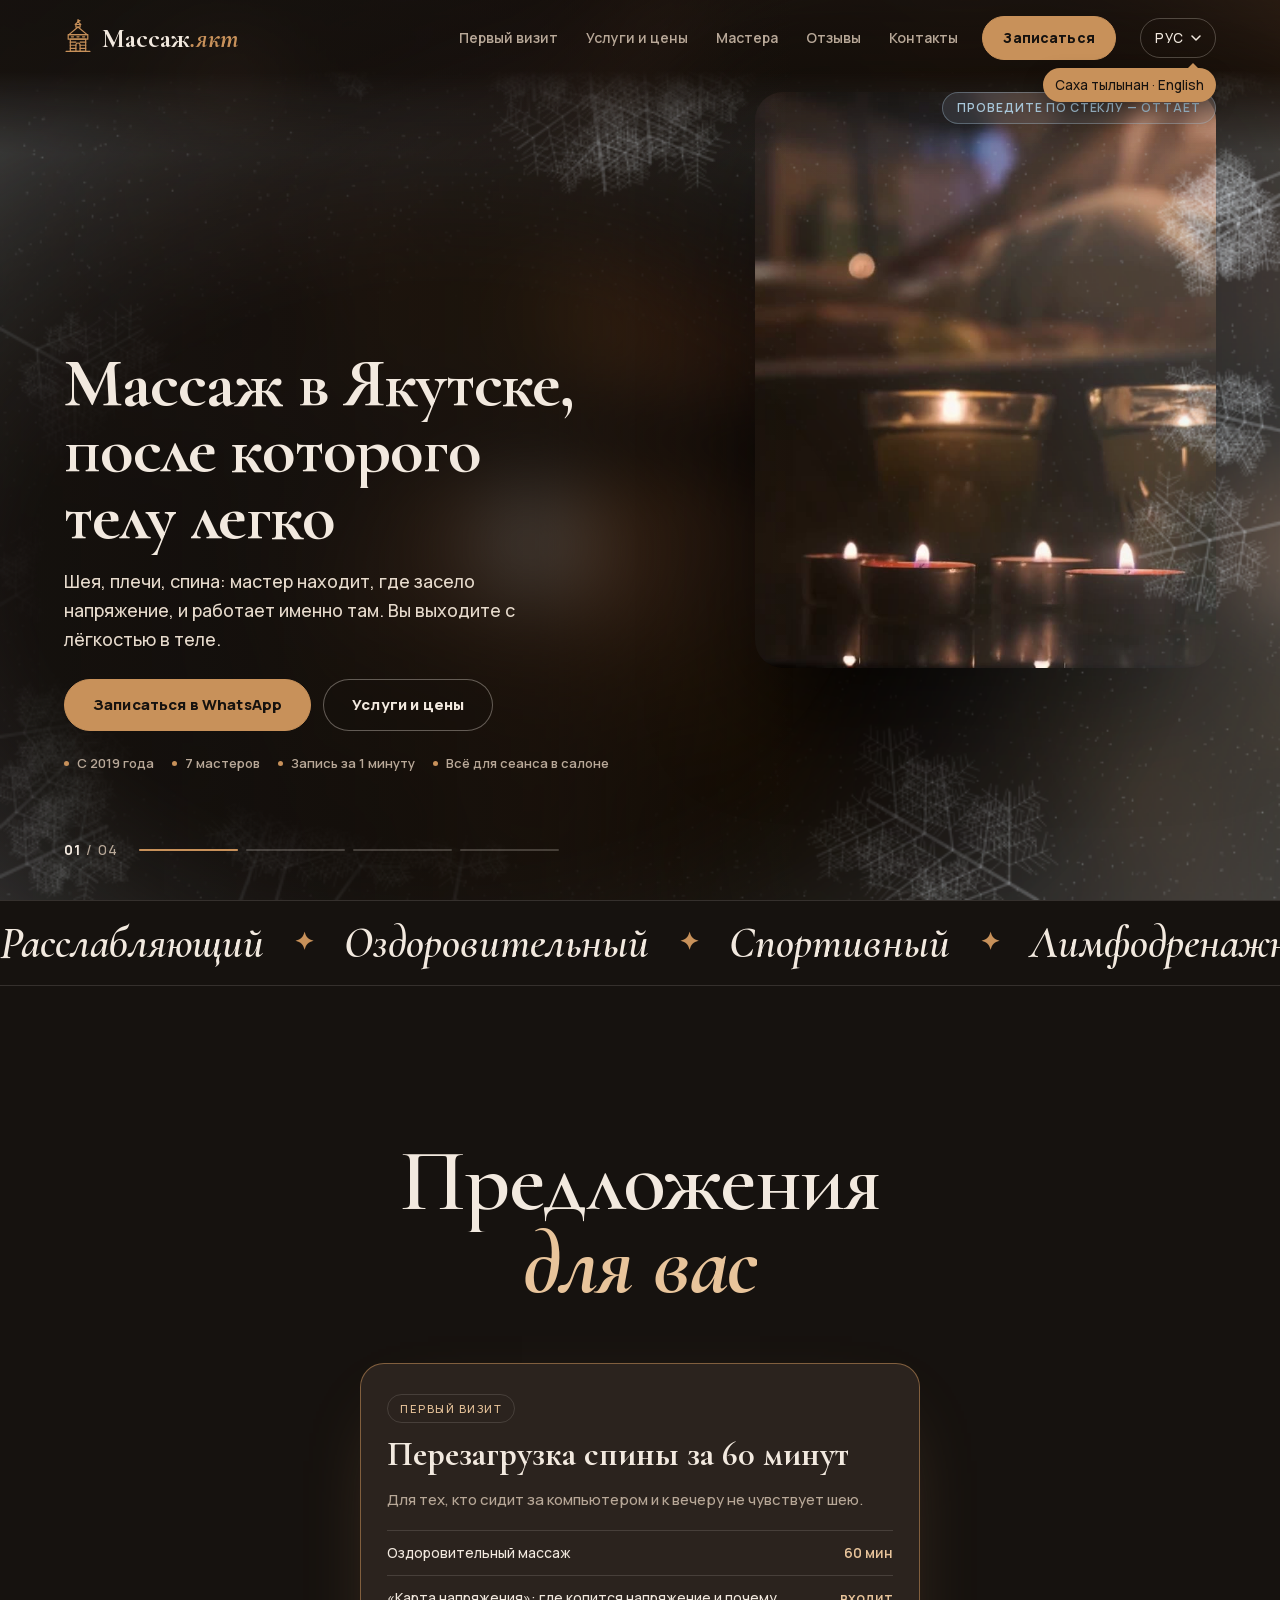
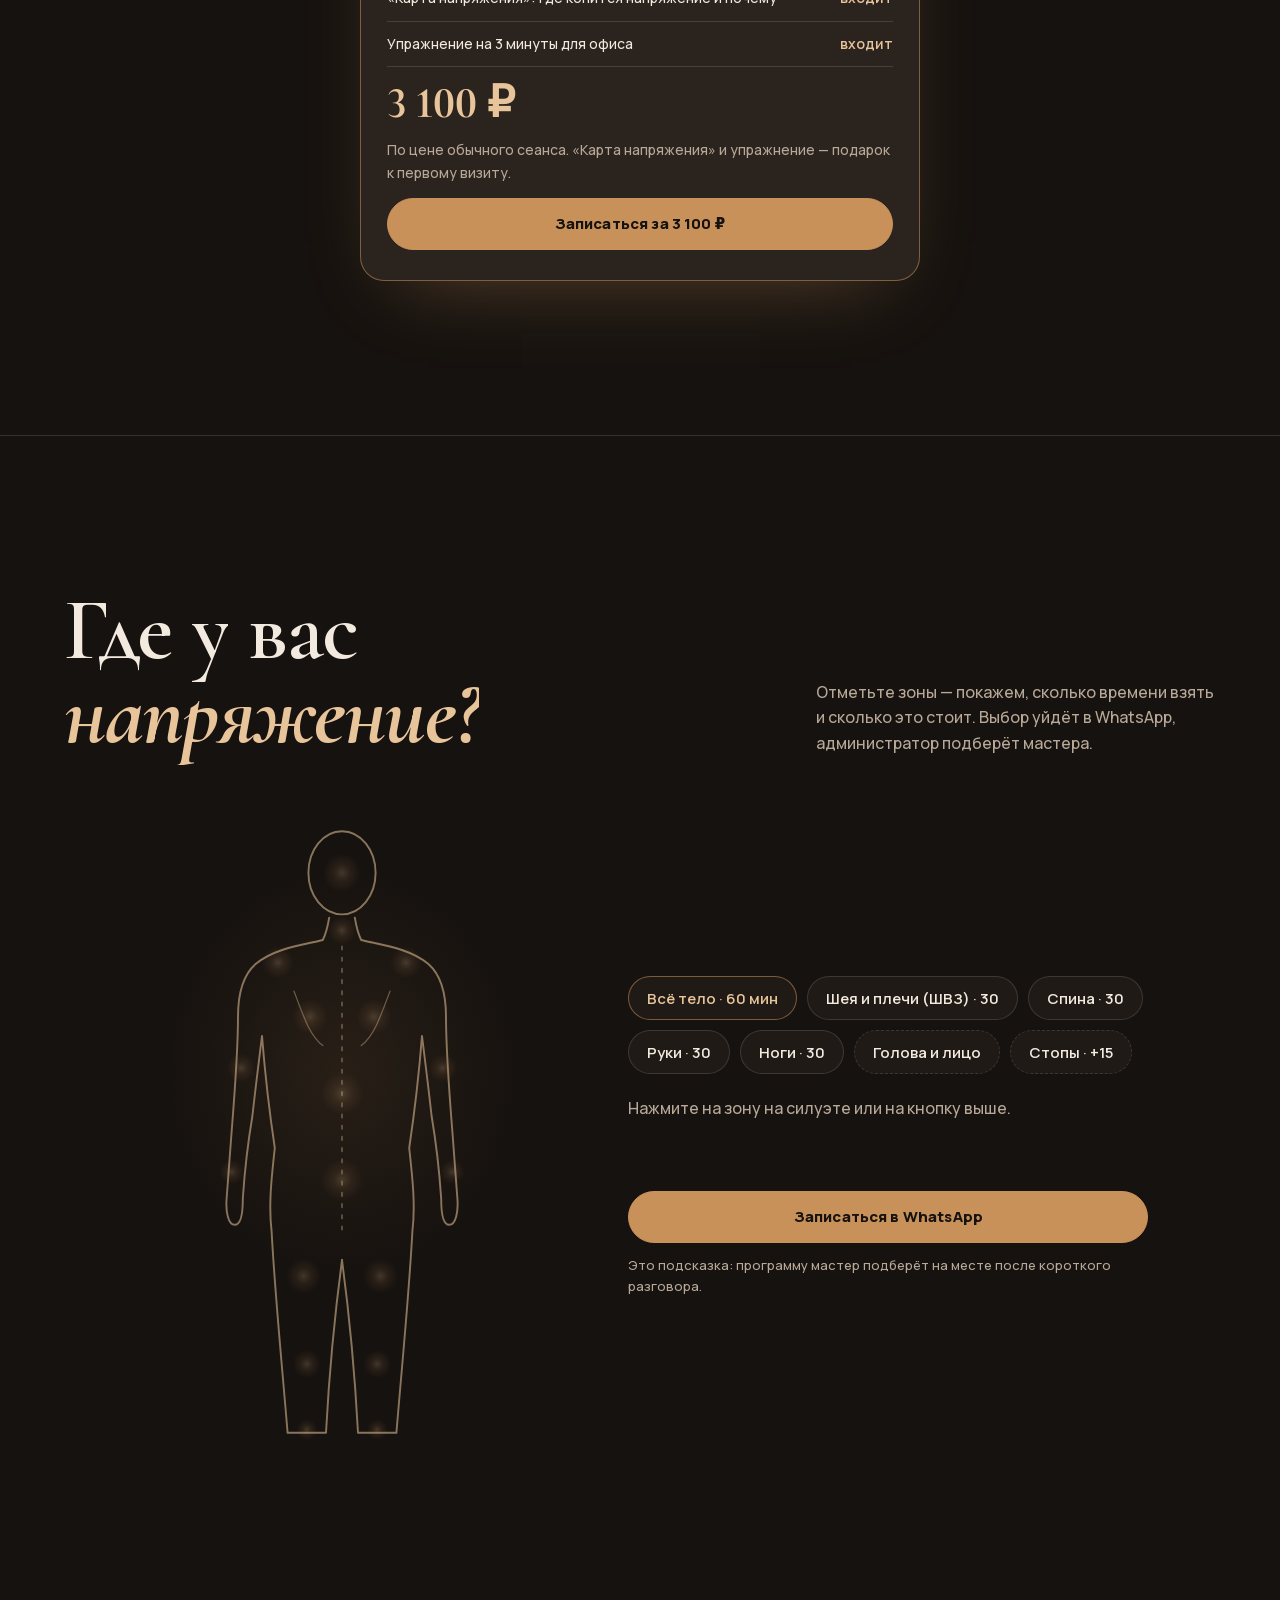
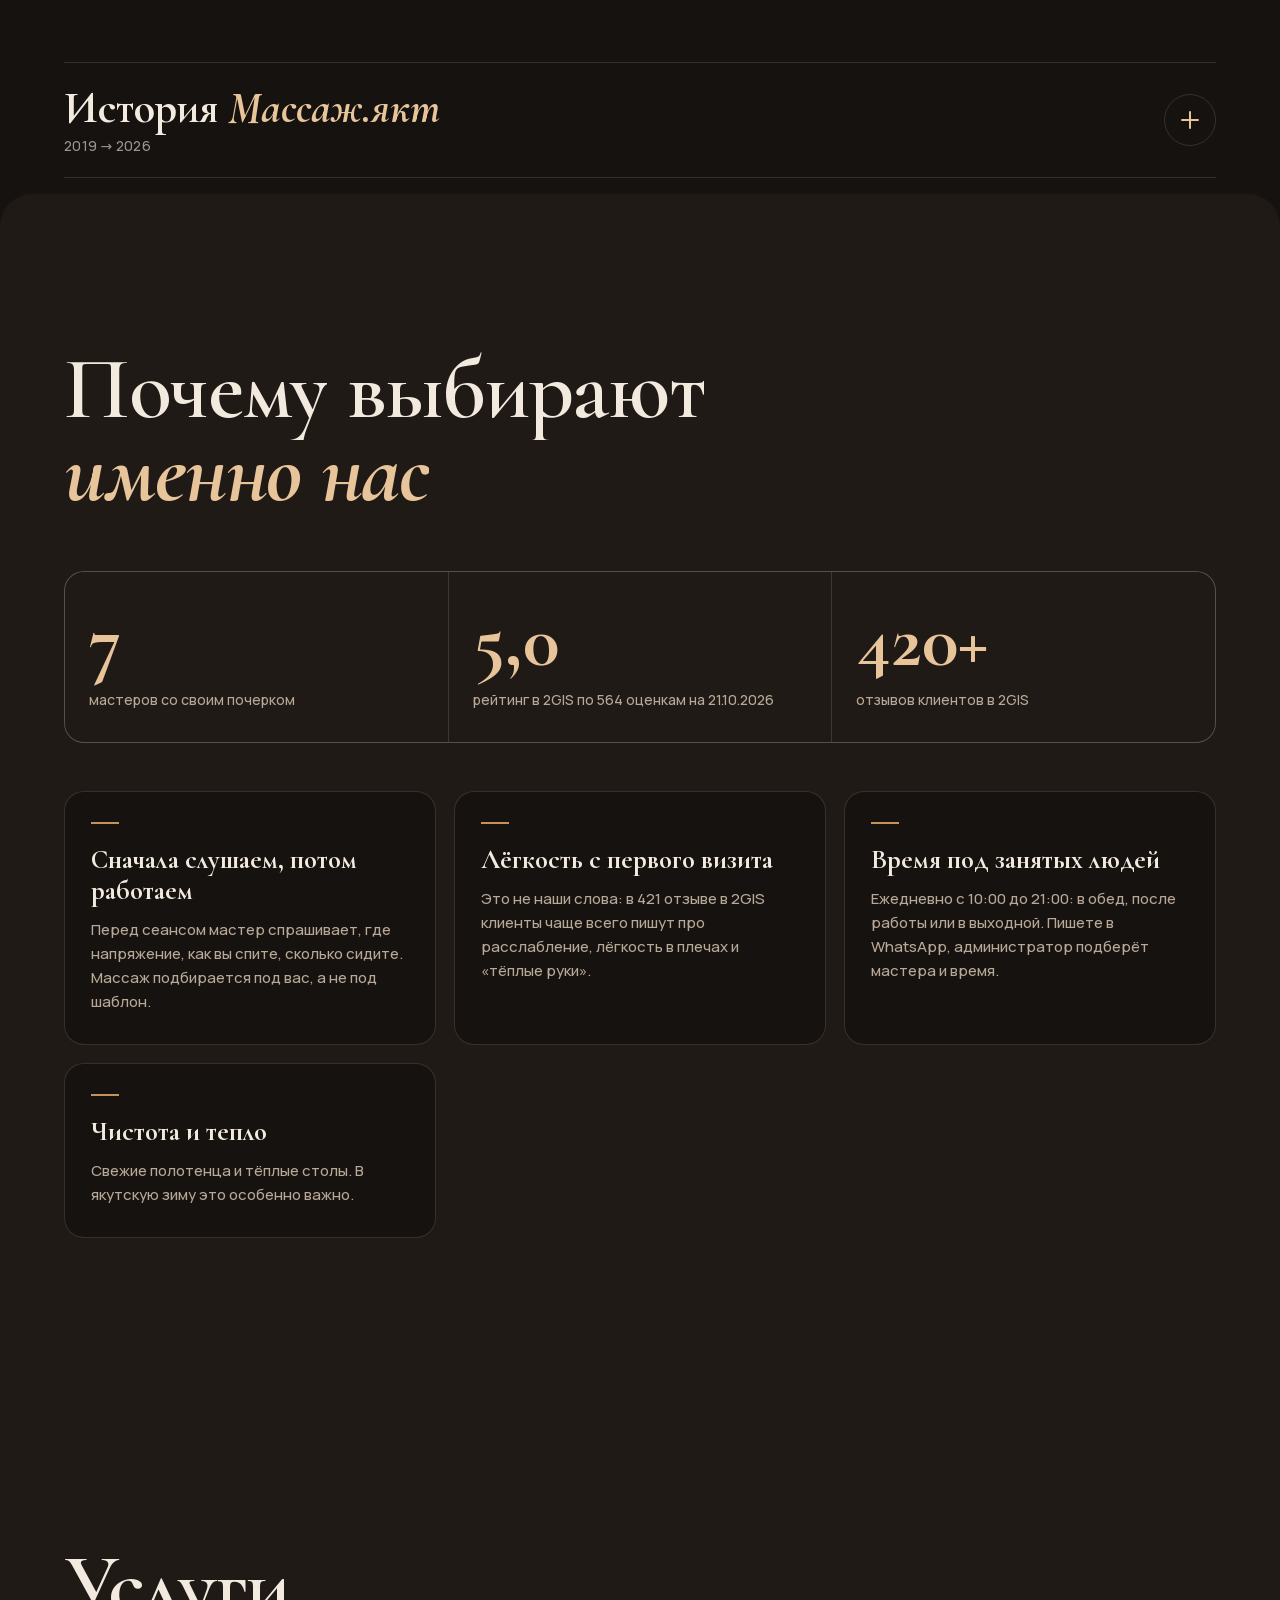
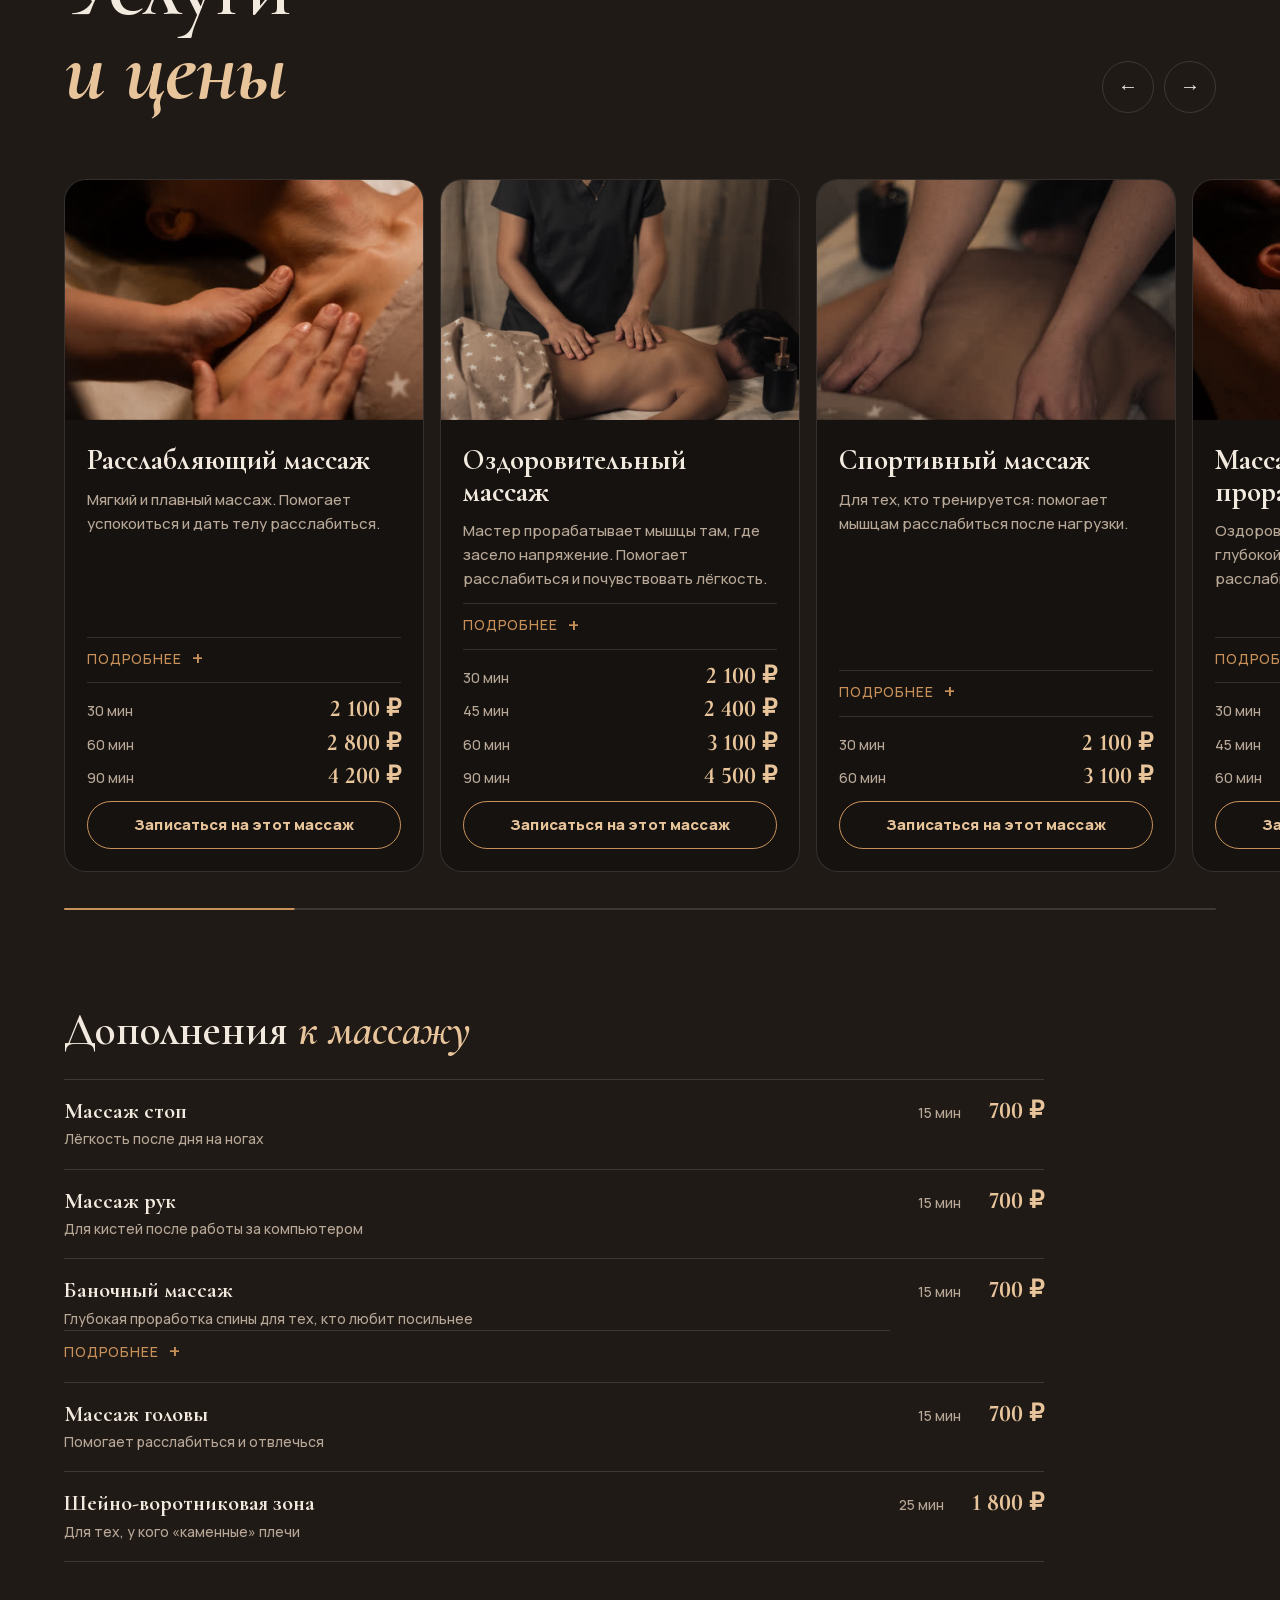
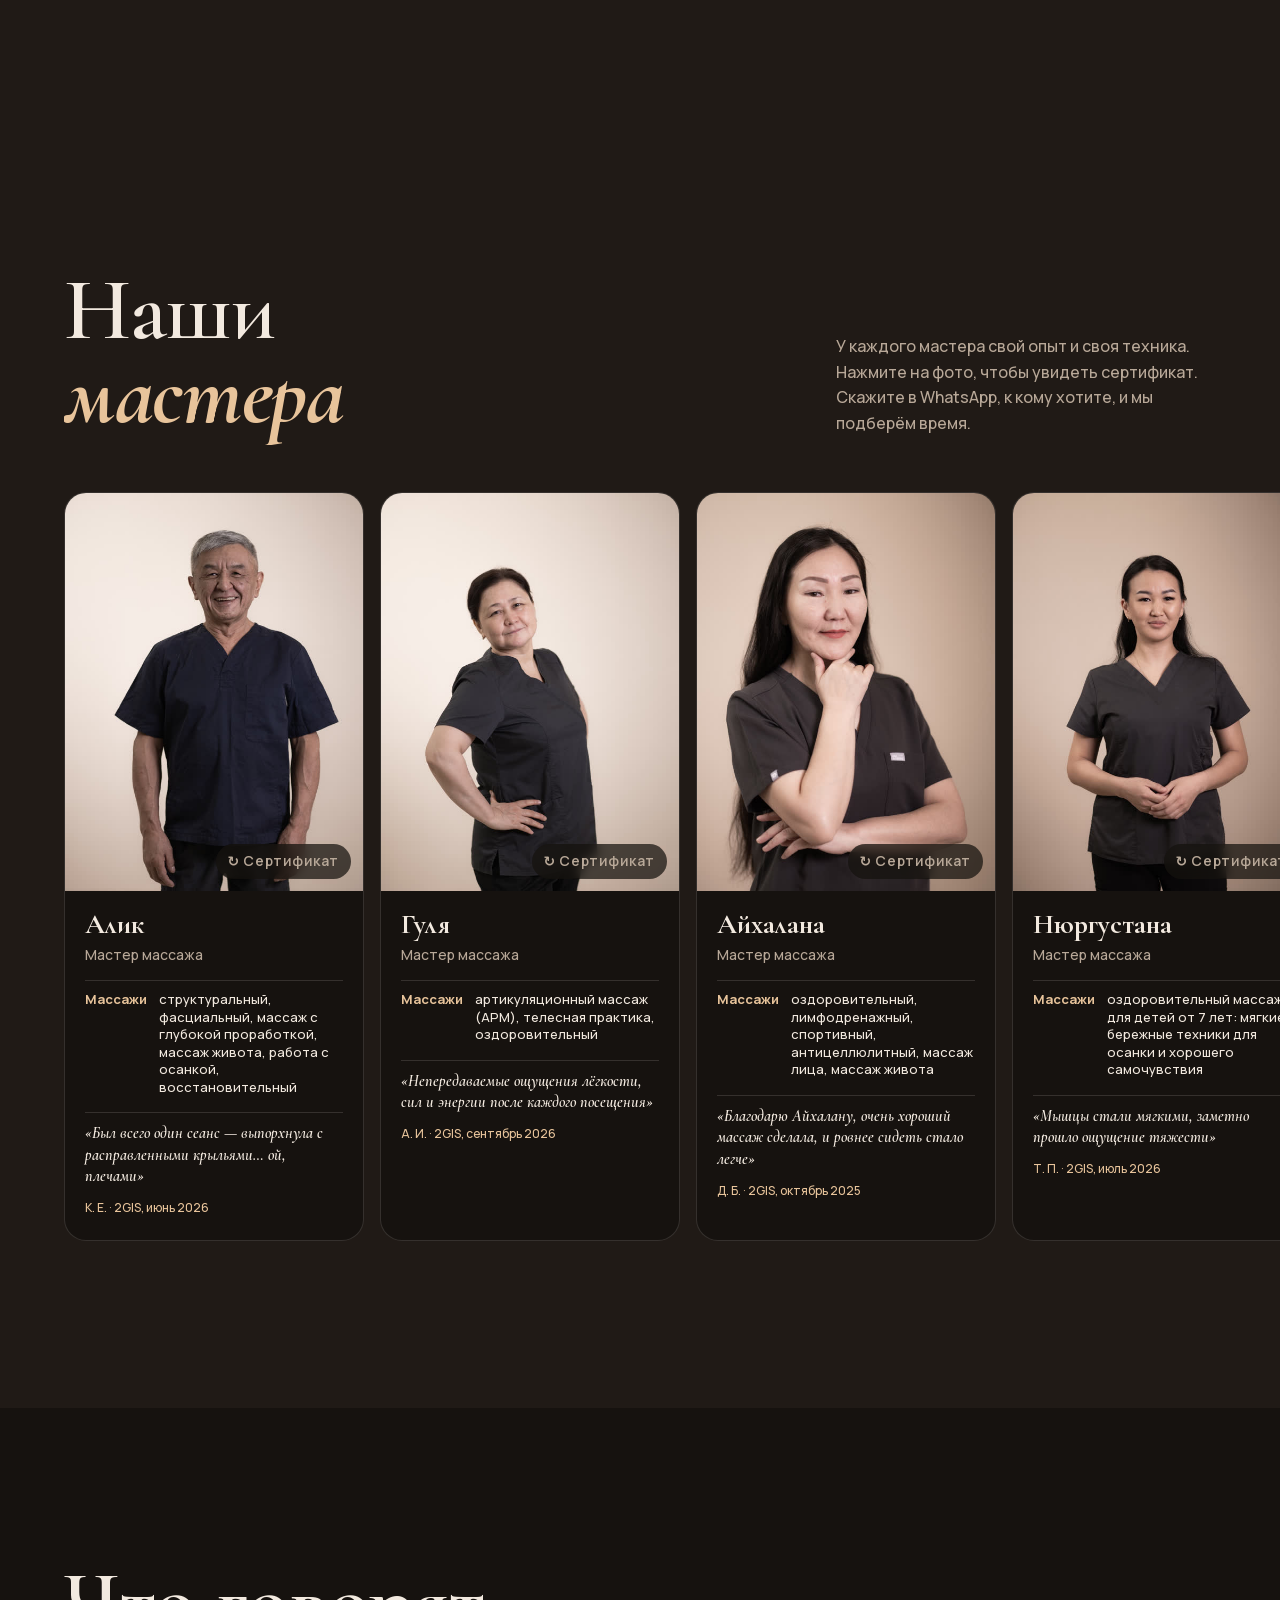
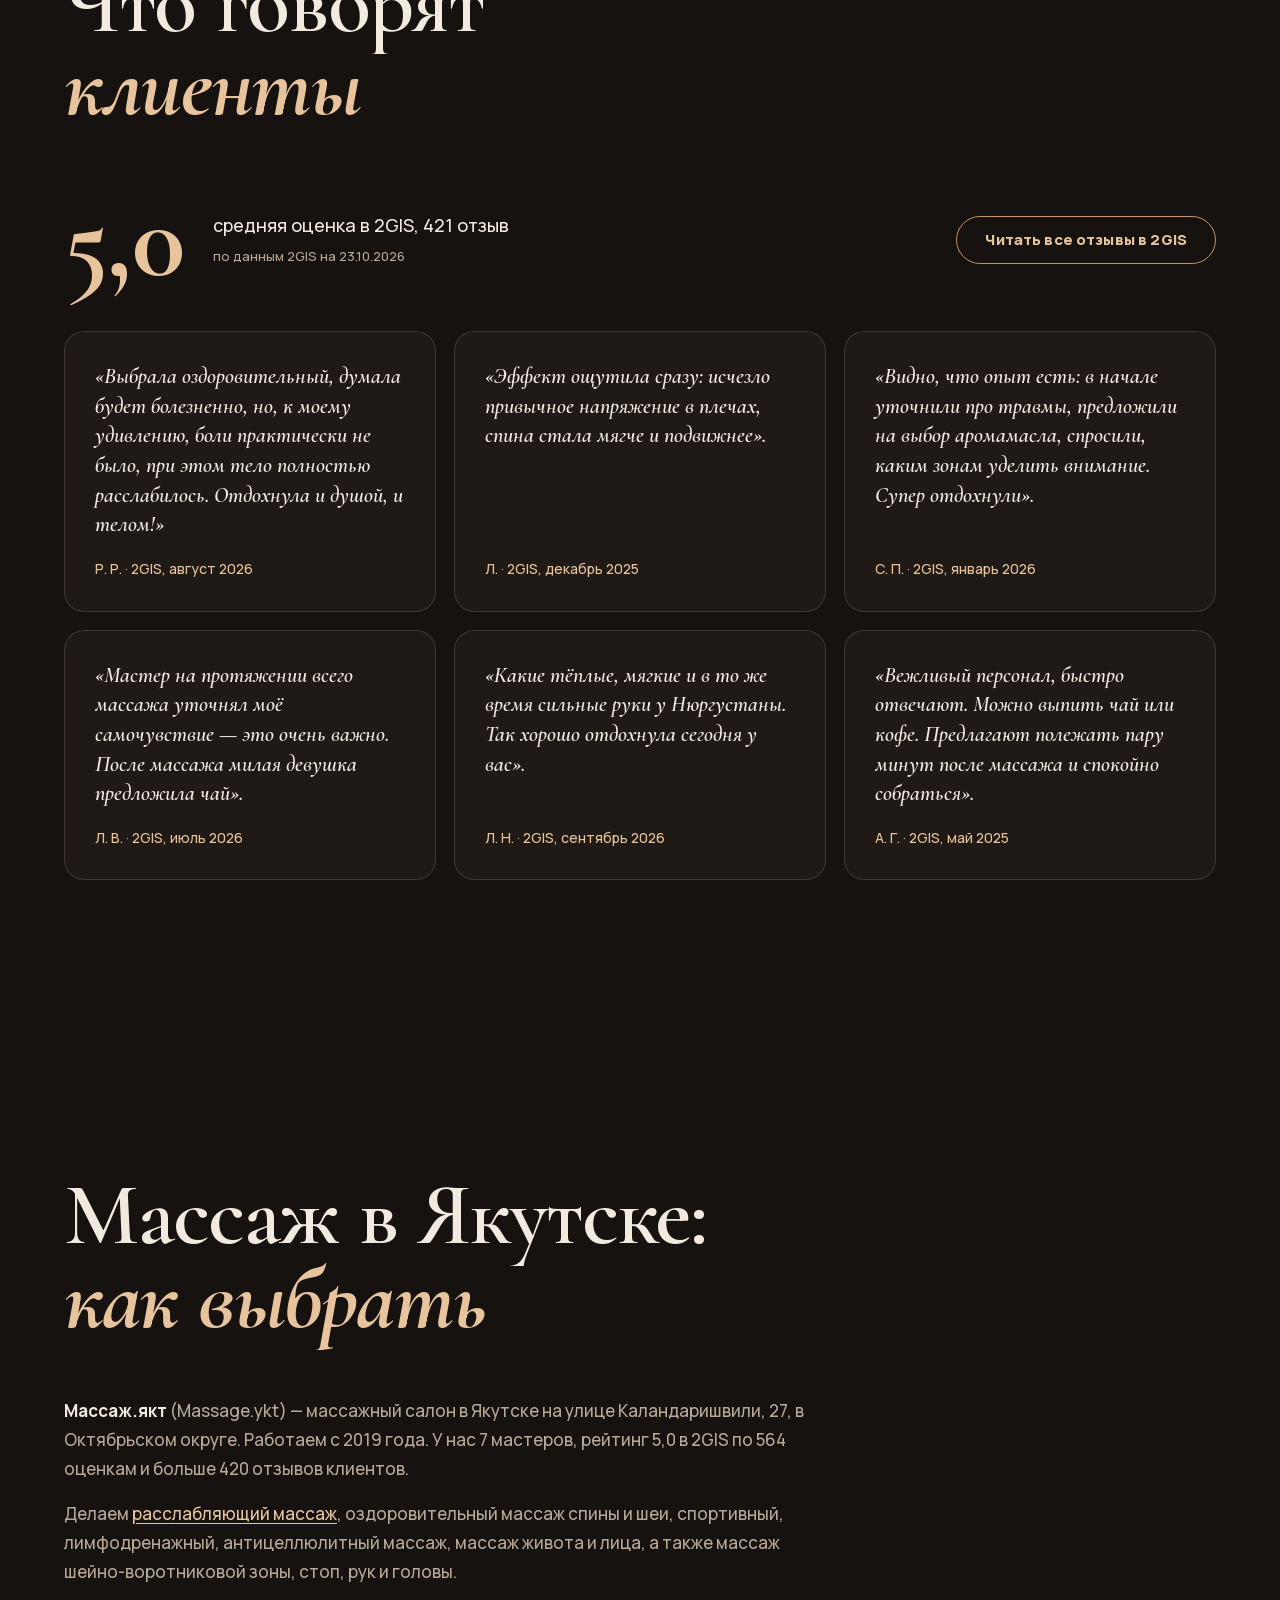
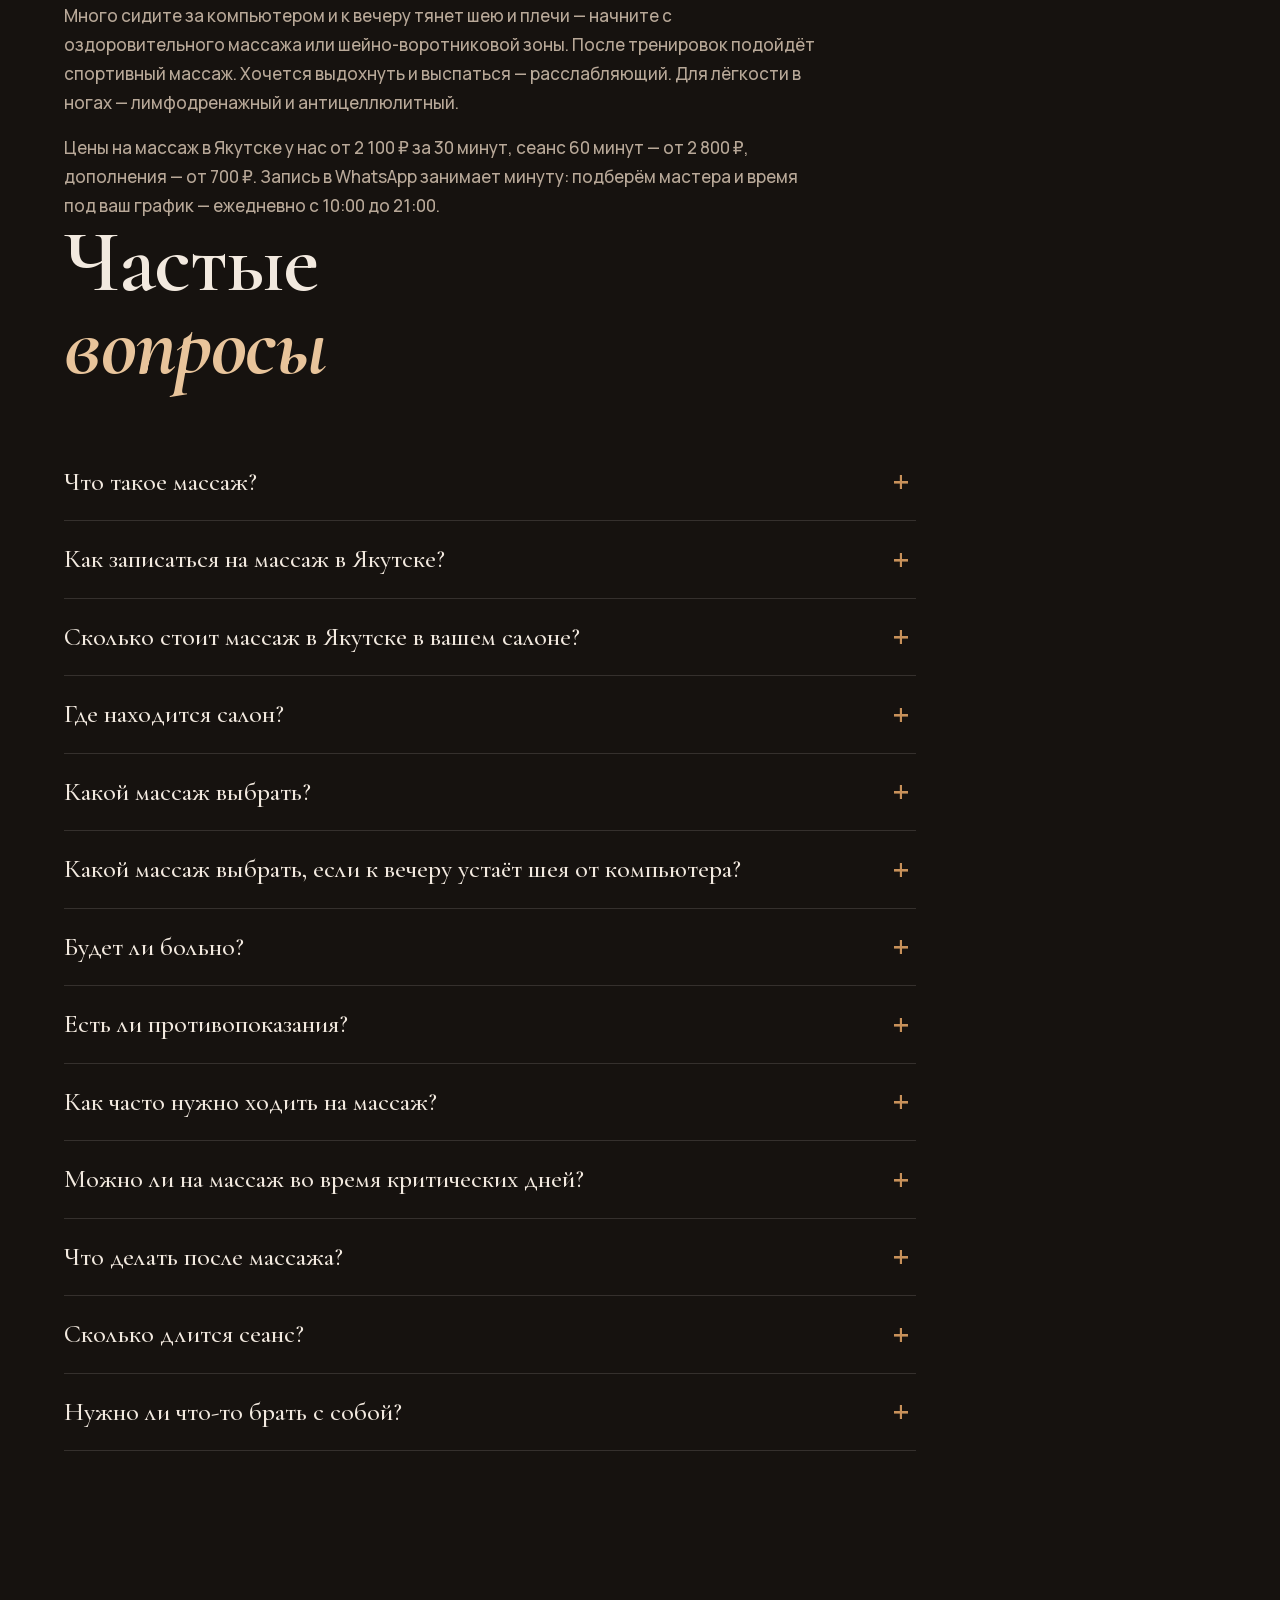
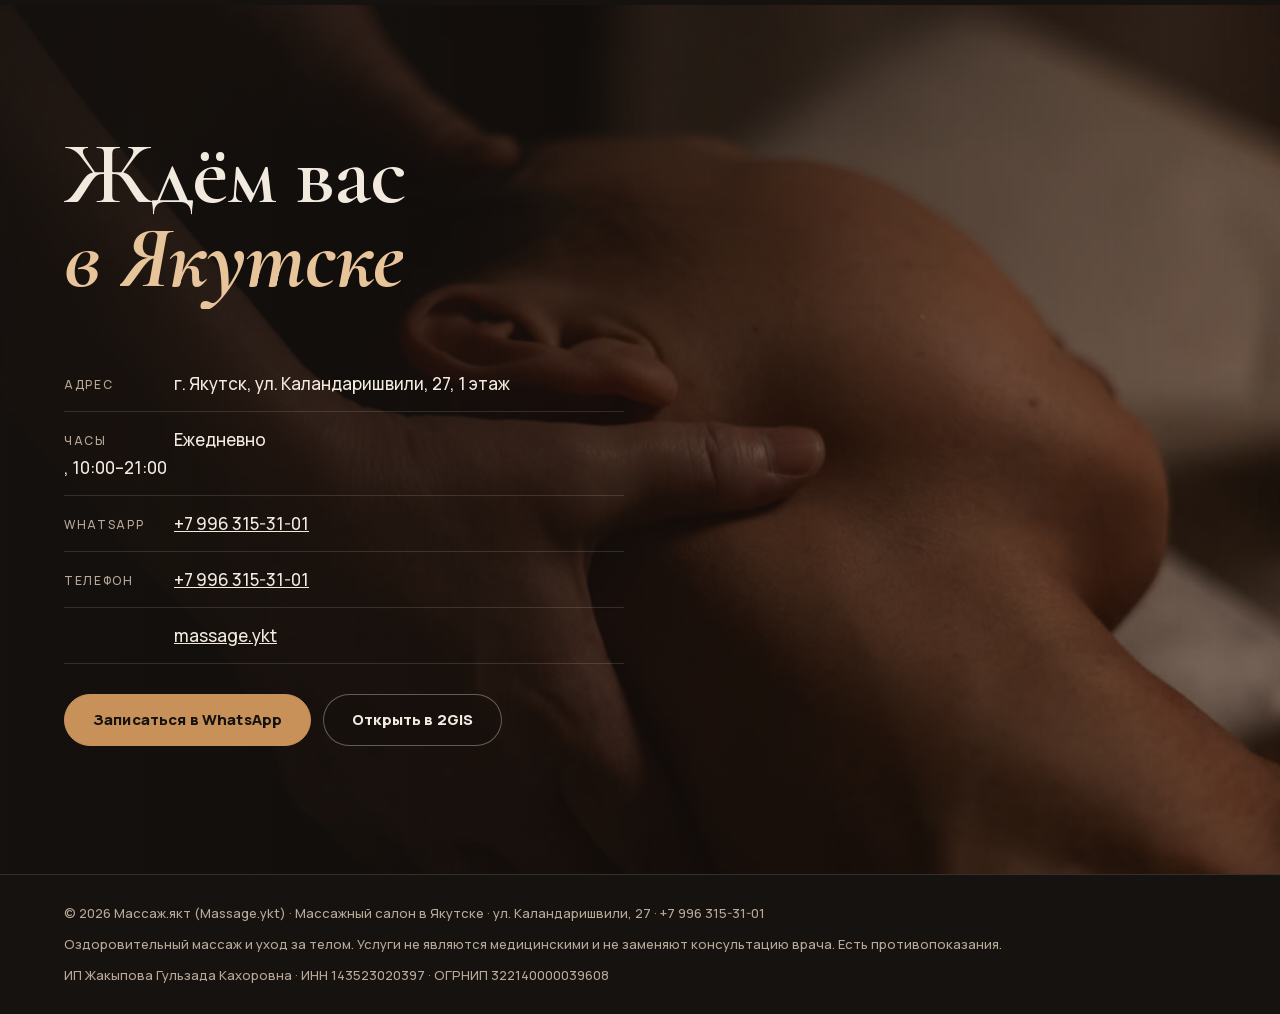
==== commit 6d4d0119: "domain: massageykt.ru, robots для ИИ-ботов, расширенный llms.txt" ====
--- a/index.html
+++ b/index.html
@@ -13,14 +13,14 @@
   <meta name="format-detection" content="telephone=no">
   <meta name="apple-mobile-web-app-capable" content="yes">
   <meta name="apple-mobile-web-app-status-bar-style" content="black-translucent">
-  <!-- Домен: пока github.io. Купим massageyakutsk.ru → заменить базовый URL везде, CNAME_на_потом → CNAME (GitHub сам сделает 301) -->
-  <link rel="canonical" href="https://zhakypovpulse-byte.github.io/massageyakutsk/">
+  <!-- Домен: massageykt.ru (GitHub Pages, файл CNAME). massageyakutsk.ru — переадресация на него -->
+  <link rel="canonical" href="https://massageykt.ru/">
   <meta property="og:type" content="website">
   <meta property="og:locale" content="ru_RU">
   <meta property="og:title" content="Массаж в Якутске — салон Массаж.якт">
   <meta property="og:site_name" content="Массаж.якт">
   <meta property="og:description" content="7 мастеров, рейтинг 5,0 в 2GIS, цены от 2 100 ₽. Каландаришвили, 27. Запись в WhatsApp за 1 минуту.">
-  <meta property="og:image" content="https://zhakypovpulse-byte.github.io/massageyakutsk/img/og-massazh-yakutsk.jpg">
+  <meta property="og:image" content="https://massageykt.ru/img/og-massazh-yakutsk.jpg">
   <meta property="og:image:width" content="1200">
   <meta property="og:image:height" content="630">
   <meta property="og:image:type" content="image/jpeg">
@@ -28,8 +28,8 @@
   <meta name="twitter:card" content="summary_large_image">
   <meta name="twitter:title" content="Массаж в Якутске — салон Массаж.якт">
   <meta name="twitter:description" content="7 мастеров, рейтинг 5,0 в 2GIS, цены от 2 100 ₽. Каландаришвили, 27. Запись в WhatsApp за 1 минуту.">
-  <meta name="twitter:image" content="https://zhakypovpulse-byte.github.io/massageyakutsk/img/og-massazh-yakutsk.jpg">
-  <meta property="og:url" content="https://zhakypovpulse-byte.github.io/massageyakutsk/">
+  <meta name="twitter:image" content="https://massageykt.ru/img/og-massazh-yakutsk.jpg">
+  <meta property="og:url" content="https://massageykt.ru/">
   <!-- [ЗАМЕНИТЬ] код подтверждения из Яндекс.Вебмастера -->
   <!-- <meta name="yandex-verification" content="XXXXXXXX"> -->
   <!-- [ЗАМЕНИТЬ] код из Google Search Console (HTML-тег) -->
@@ -47,15 +47,15 @@
   {
     "@context": "https://schema.org",
     "@type": "HealthAndBeautyBusiness",
-    "@id": "https://zhakypovpulse-byte.github.io/massageyakutsk/#salon",
+    "@id": "https://massageykt.ru/#salon",
     "name": "Массаж.якт",
     "alternateName": "Massage.ykt",
     "description": "Массажный салон в Якутске: расслабляющий, оздоровительный, спортивный, лимфодренажный, антицеллюлитный массаж и массаж лица. 7 мастеров.",
-    "url": "https://zhakypovpulse-byte.github.io/massageyakutsk/",
+    "url": "https://massageykt.ru/",
     "image": [
-      "https://zhakypovpulse-byte.github.io/massageyakutsk/img/massazhnyy-salon-yakutsk-komanda.jpg",
-      "https://zhakypovpulse-byte.github.io/massageyakutsk/img/ozdorovitelnyy-massazh-yakutsk.jpg",
-      "https://zhakypovpulse-byte.github.io/massageyakutsk/img/massazh-yakutsk-rasslablyayushchiy.jpg"
+      "https://massageykt.ru/img/massazhnyy-salon-yakutsk-komanda.jpg",
+      "https://massageykt.ru/img/ozdorovitelnyy-massazh-yakutsk.jpg",
+      "https://massageykt.ru/img/massazh-yakutsk-rasslablyayushchiy.jpg"
     ],
     "telephone": "+7 996 315-31-01",
     "priceRange": "700–4500 ₽",
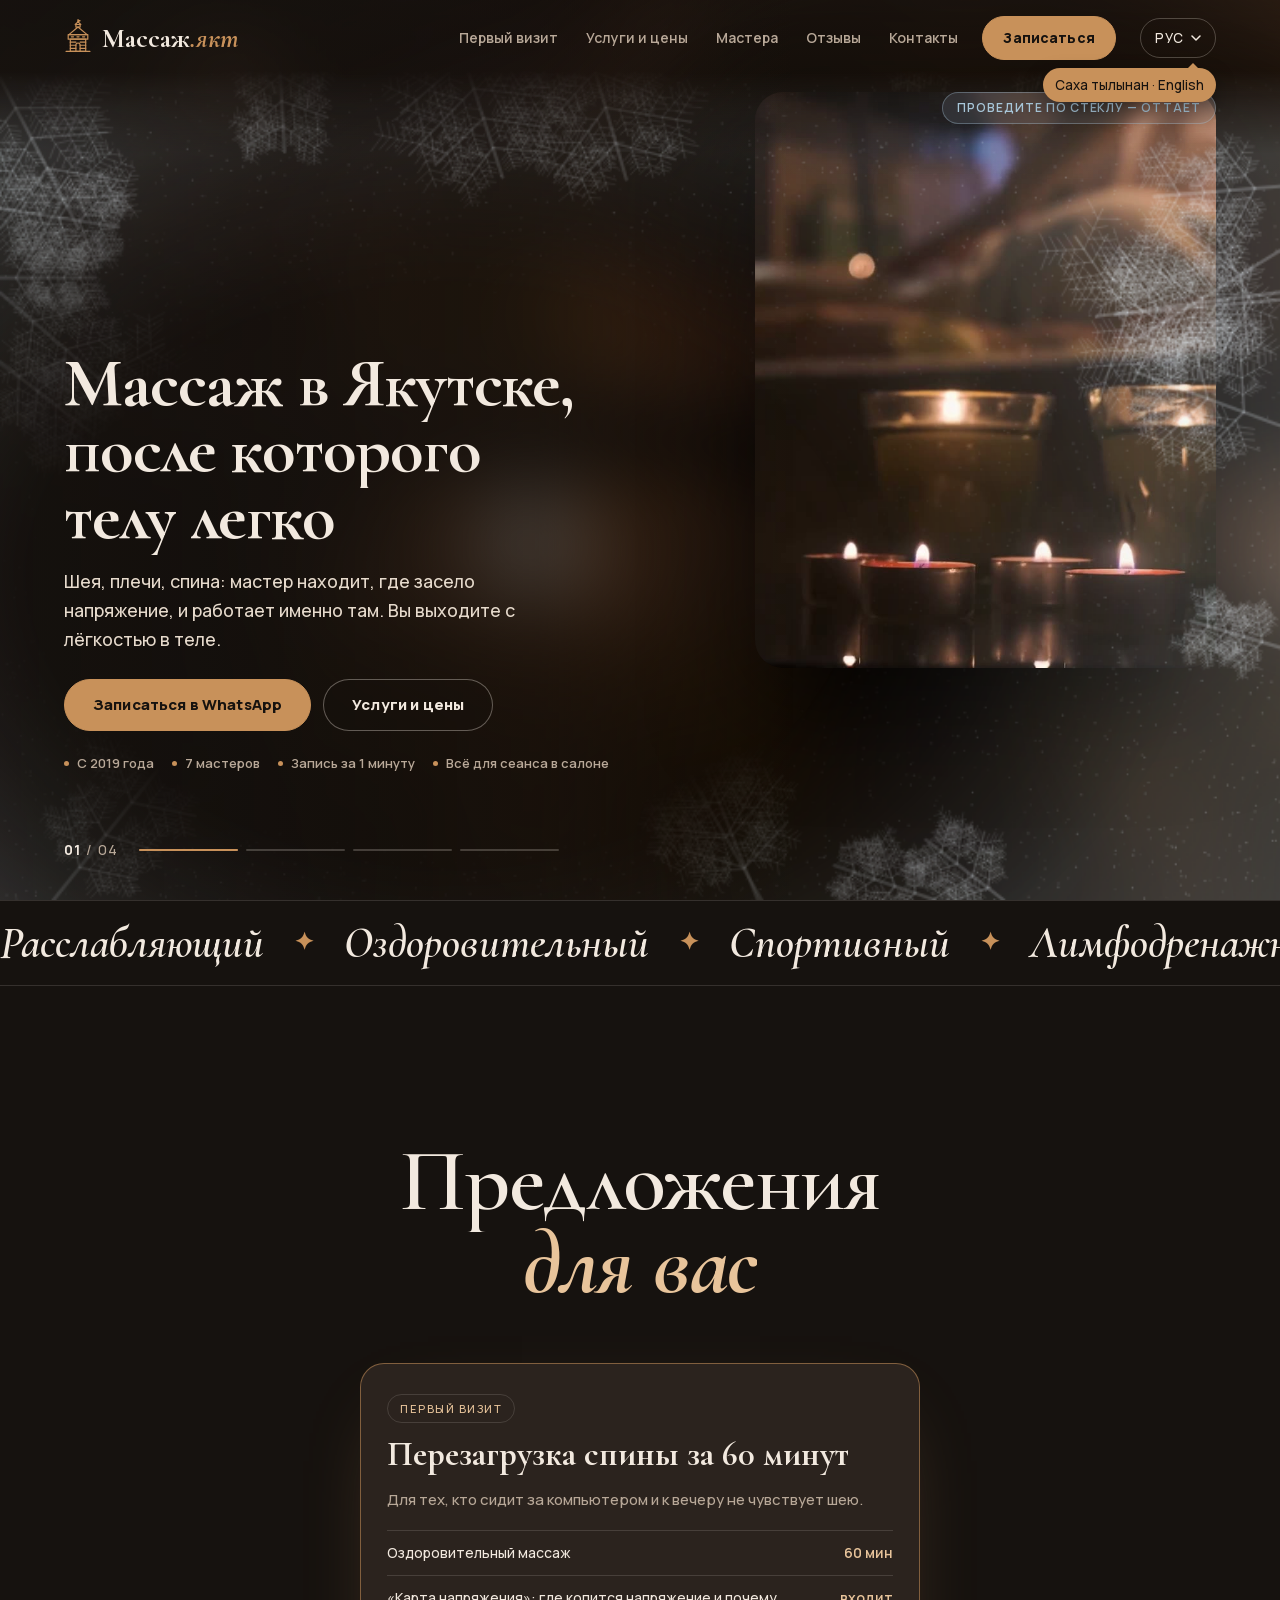
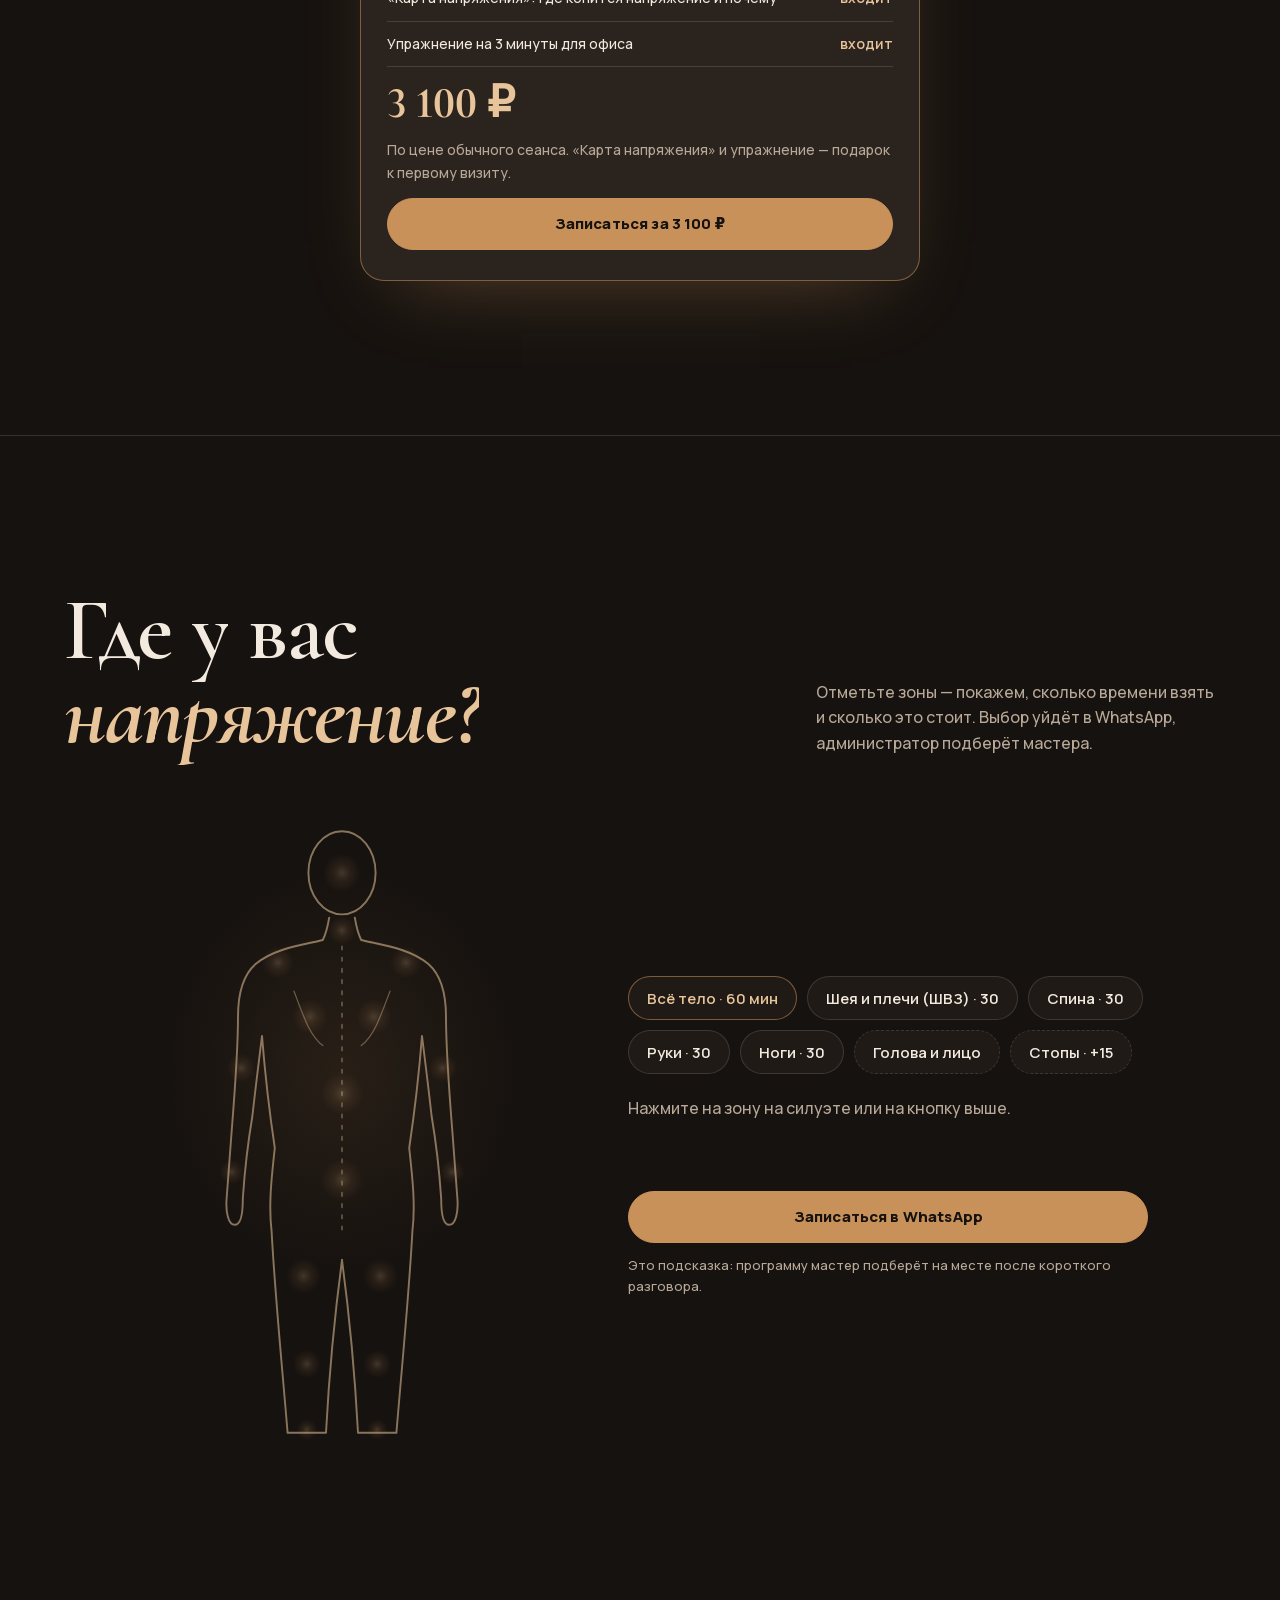
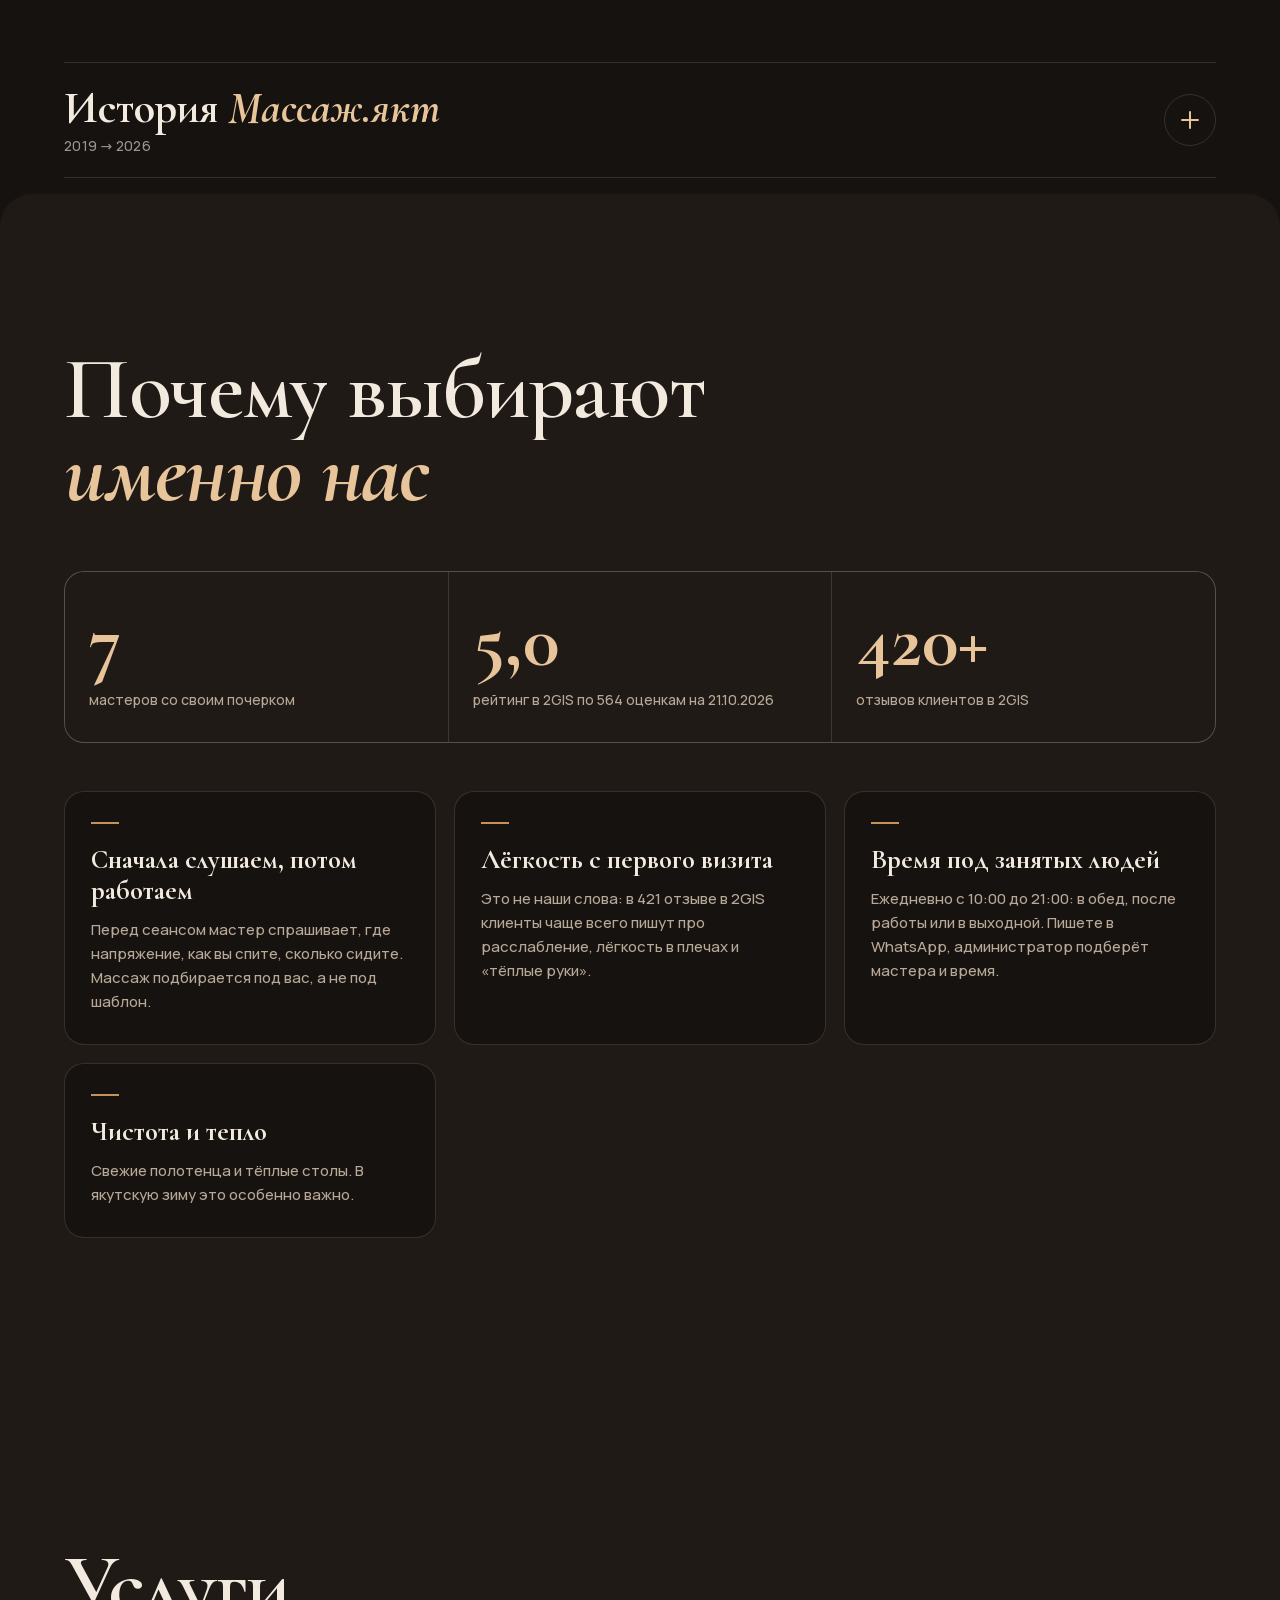
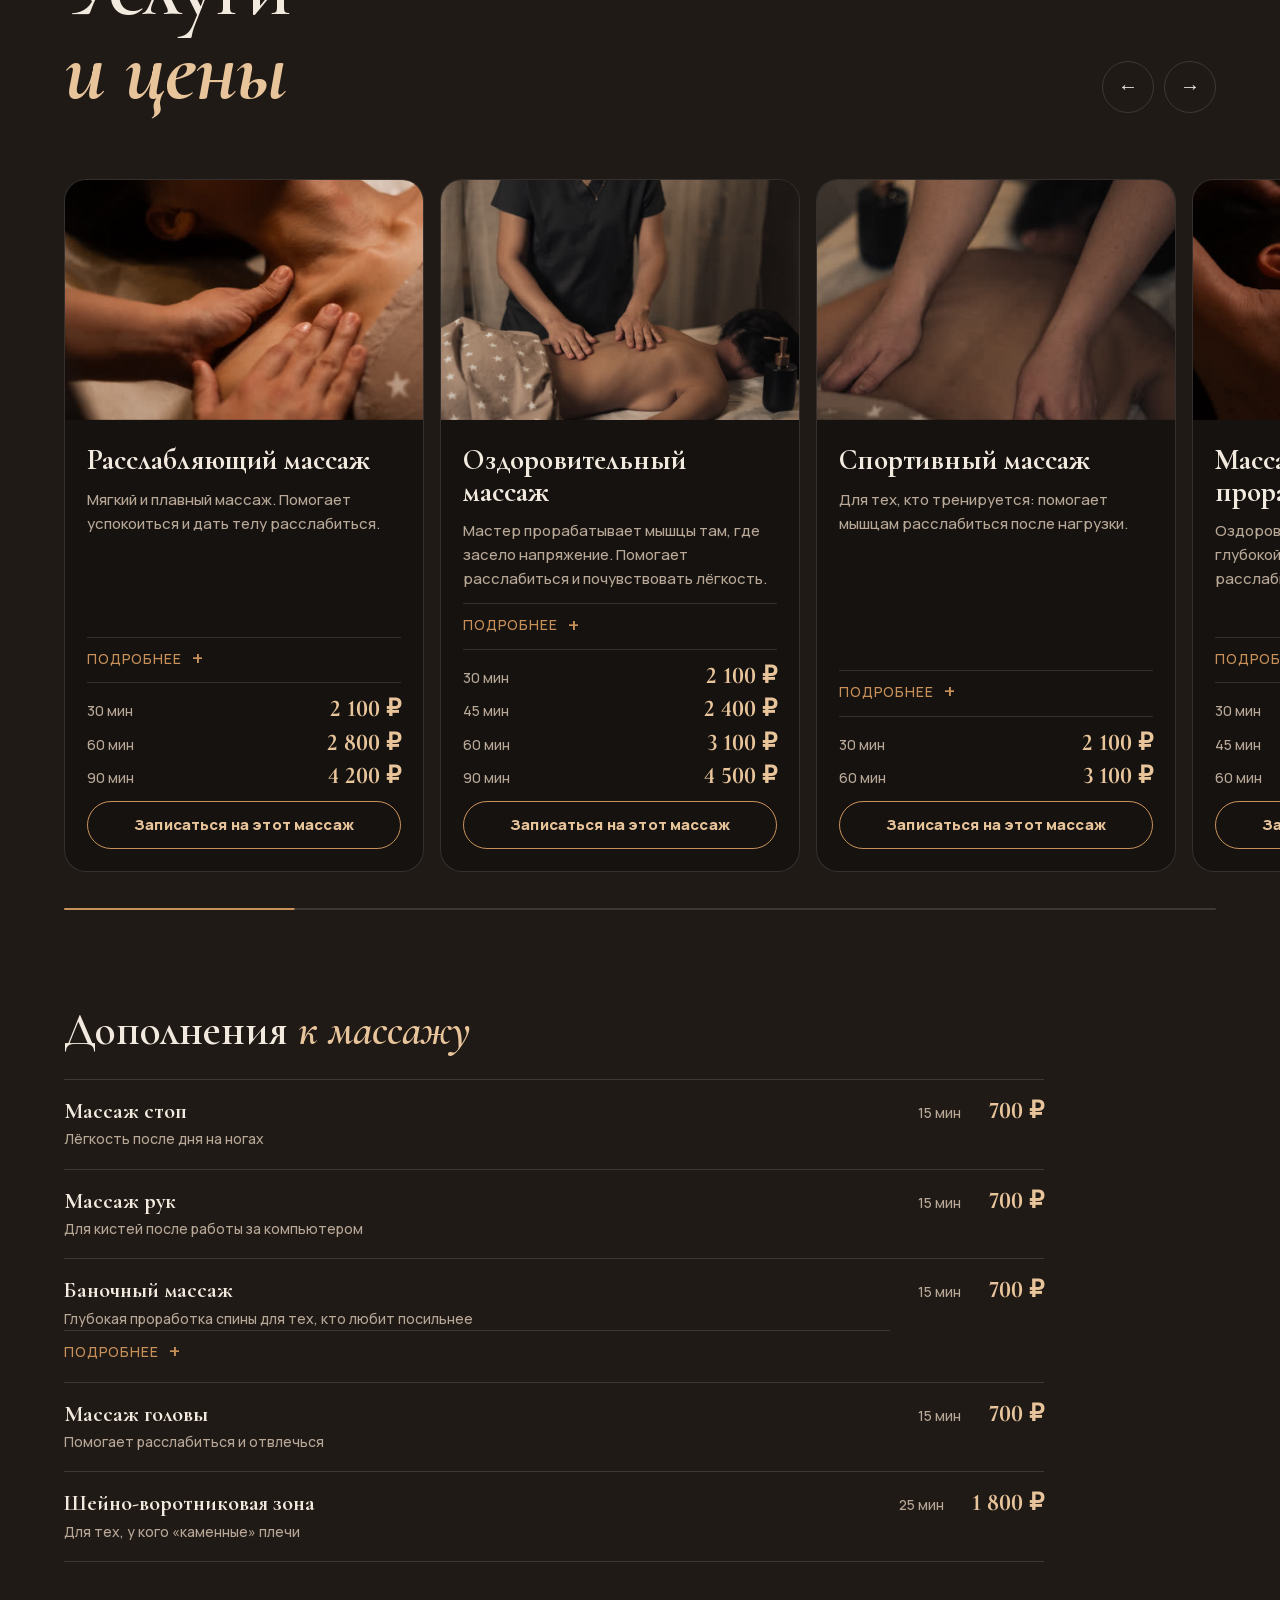
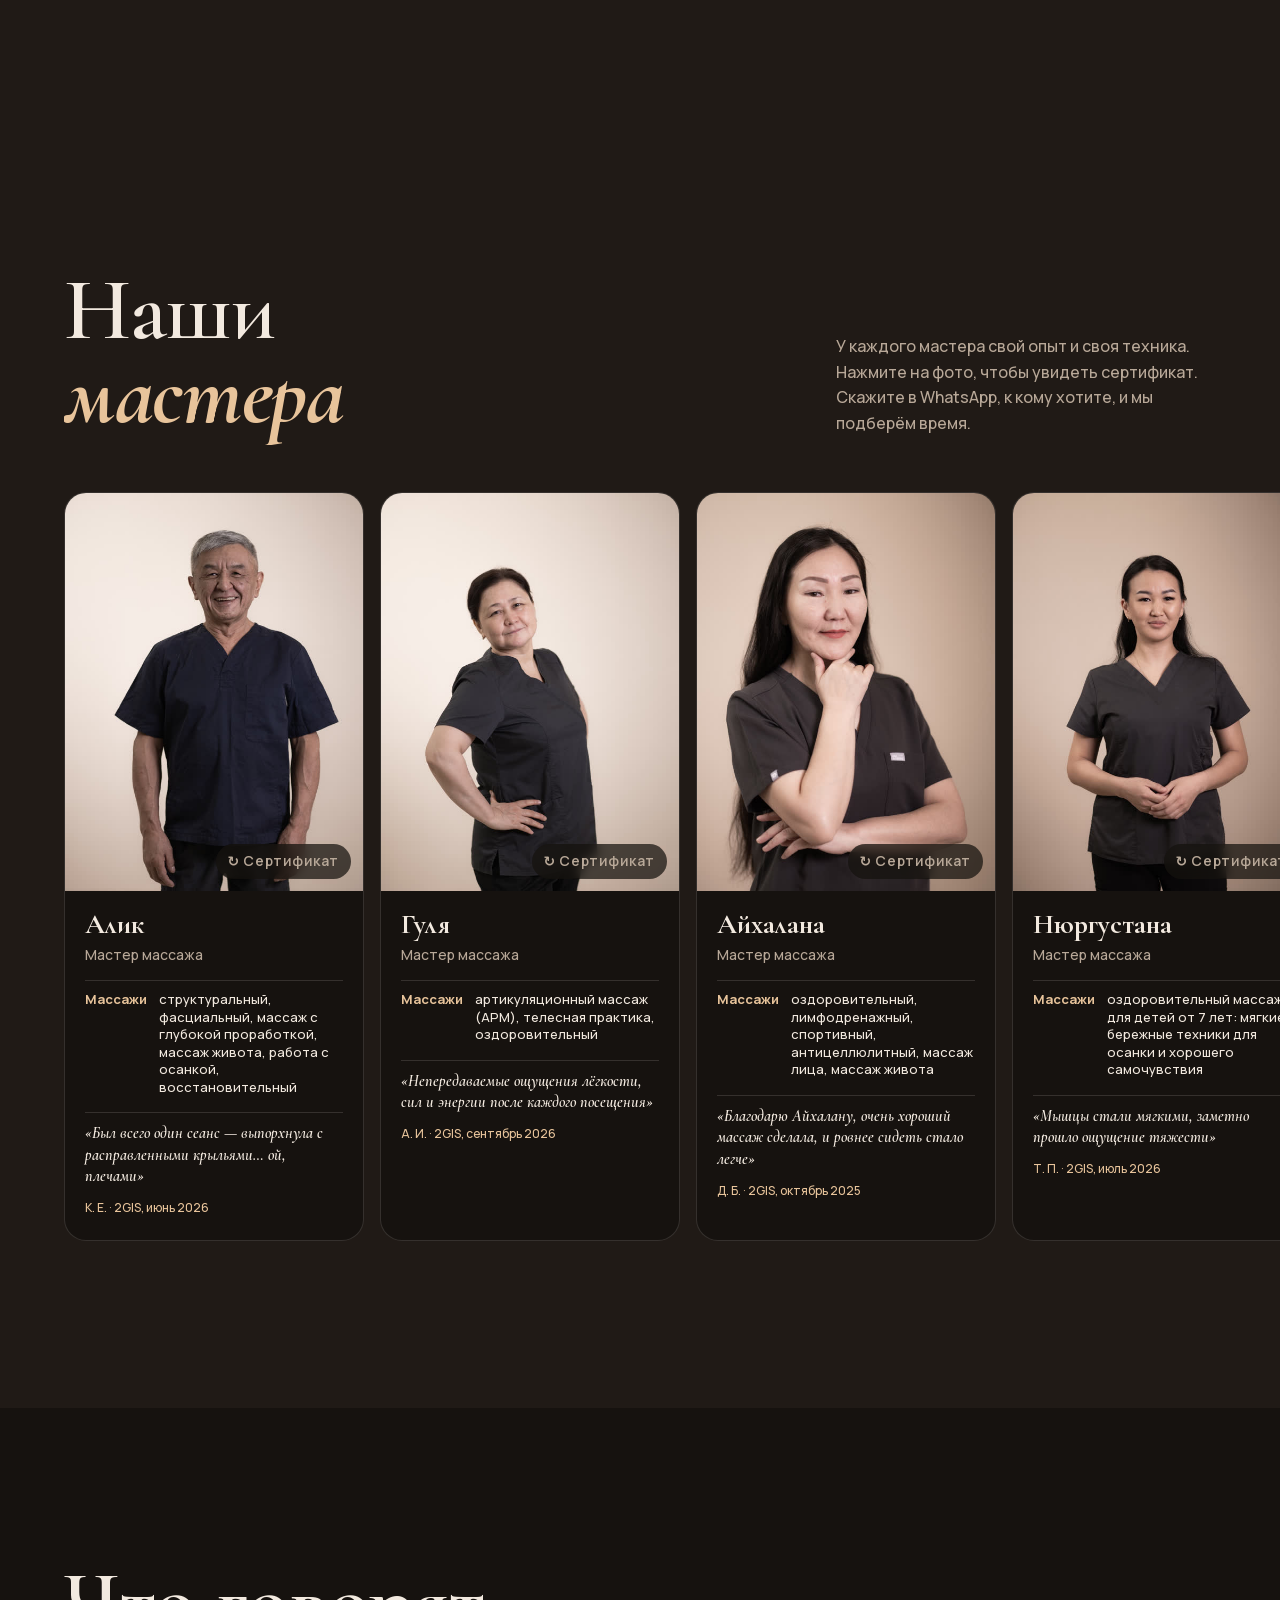
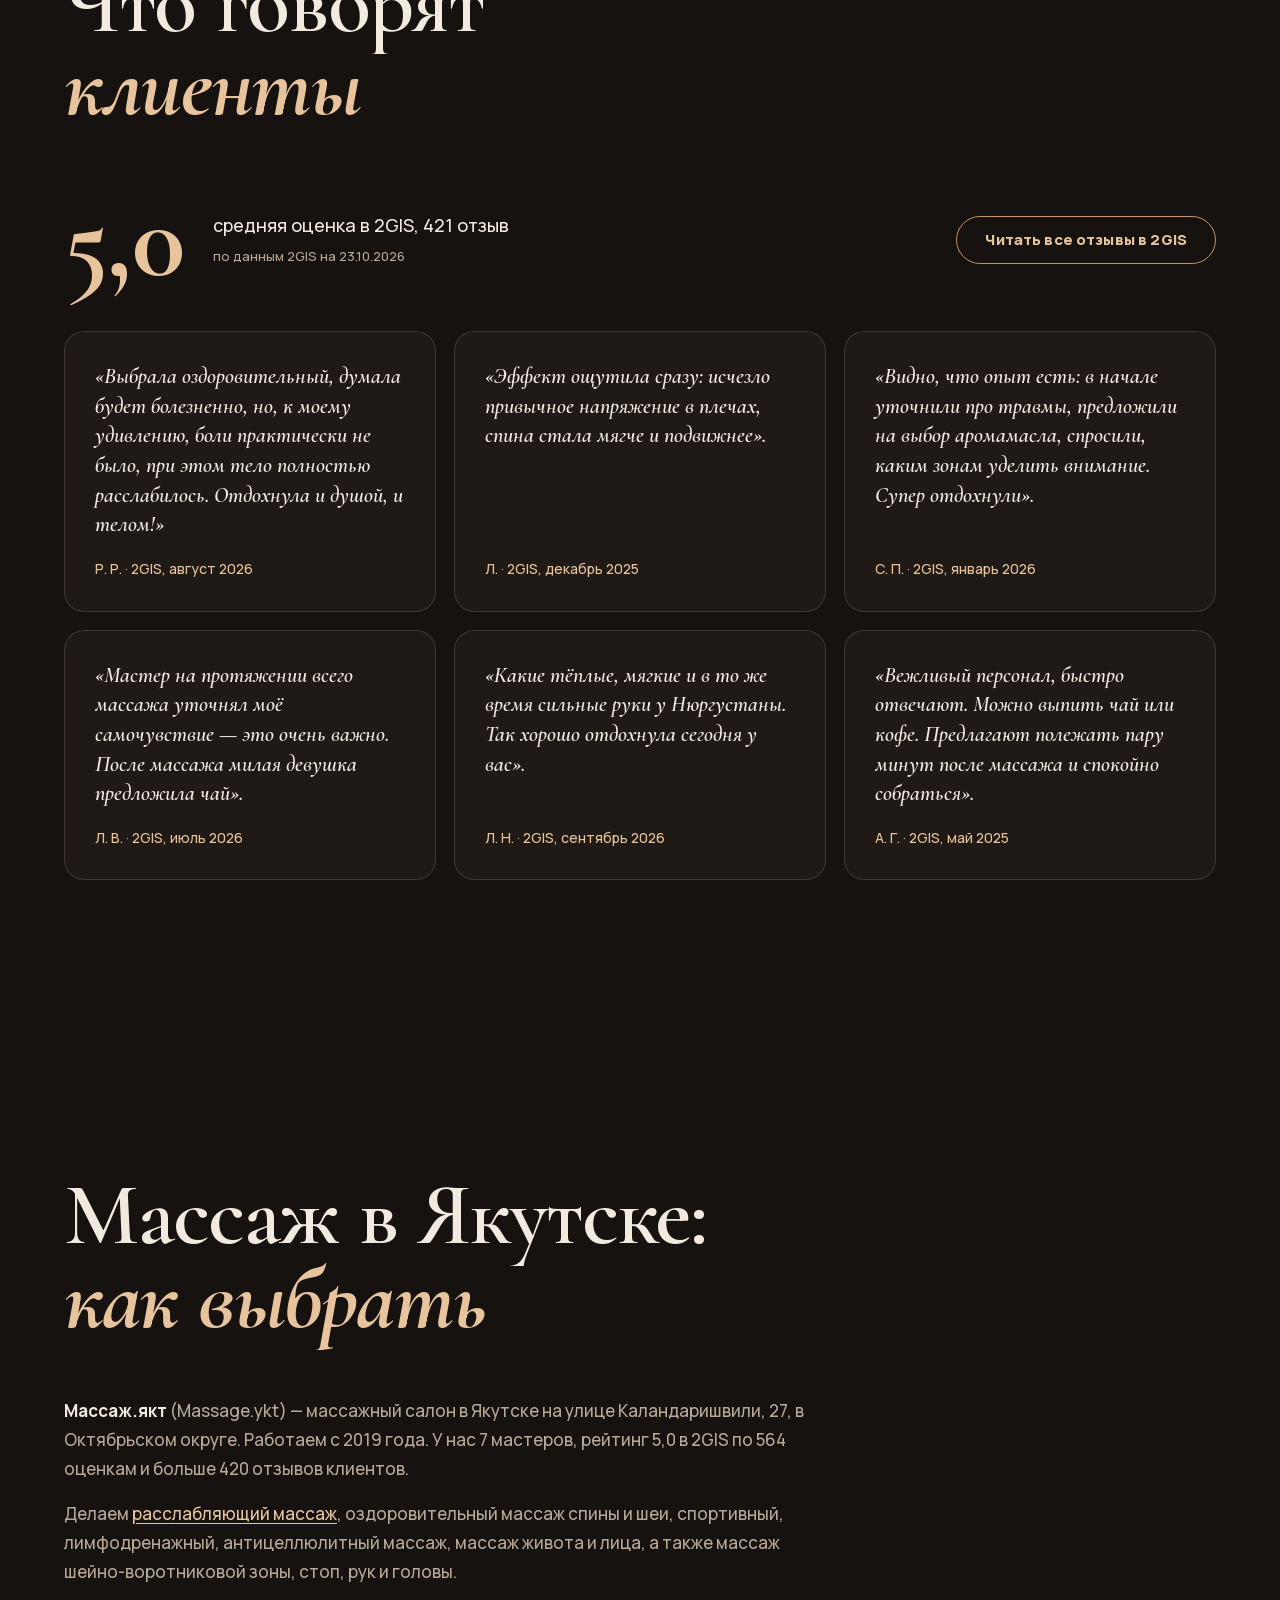
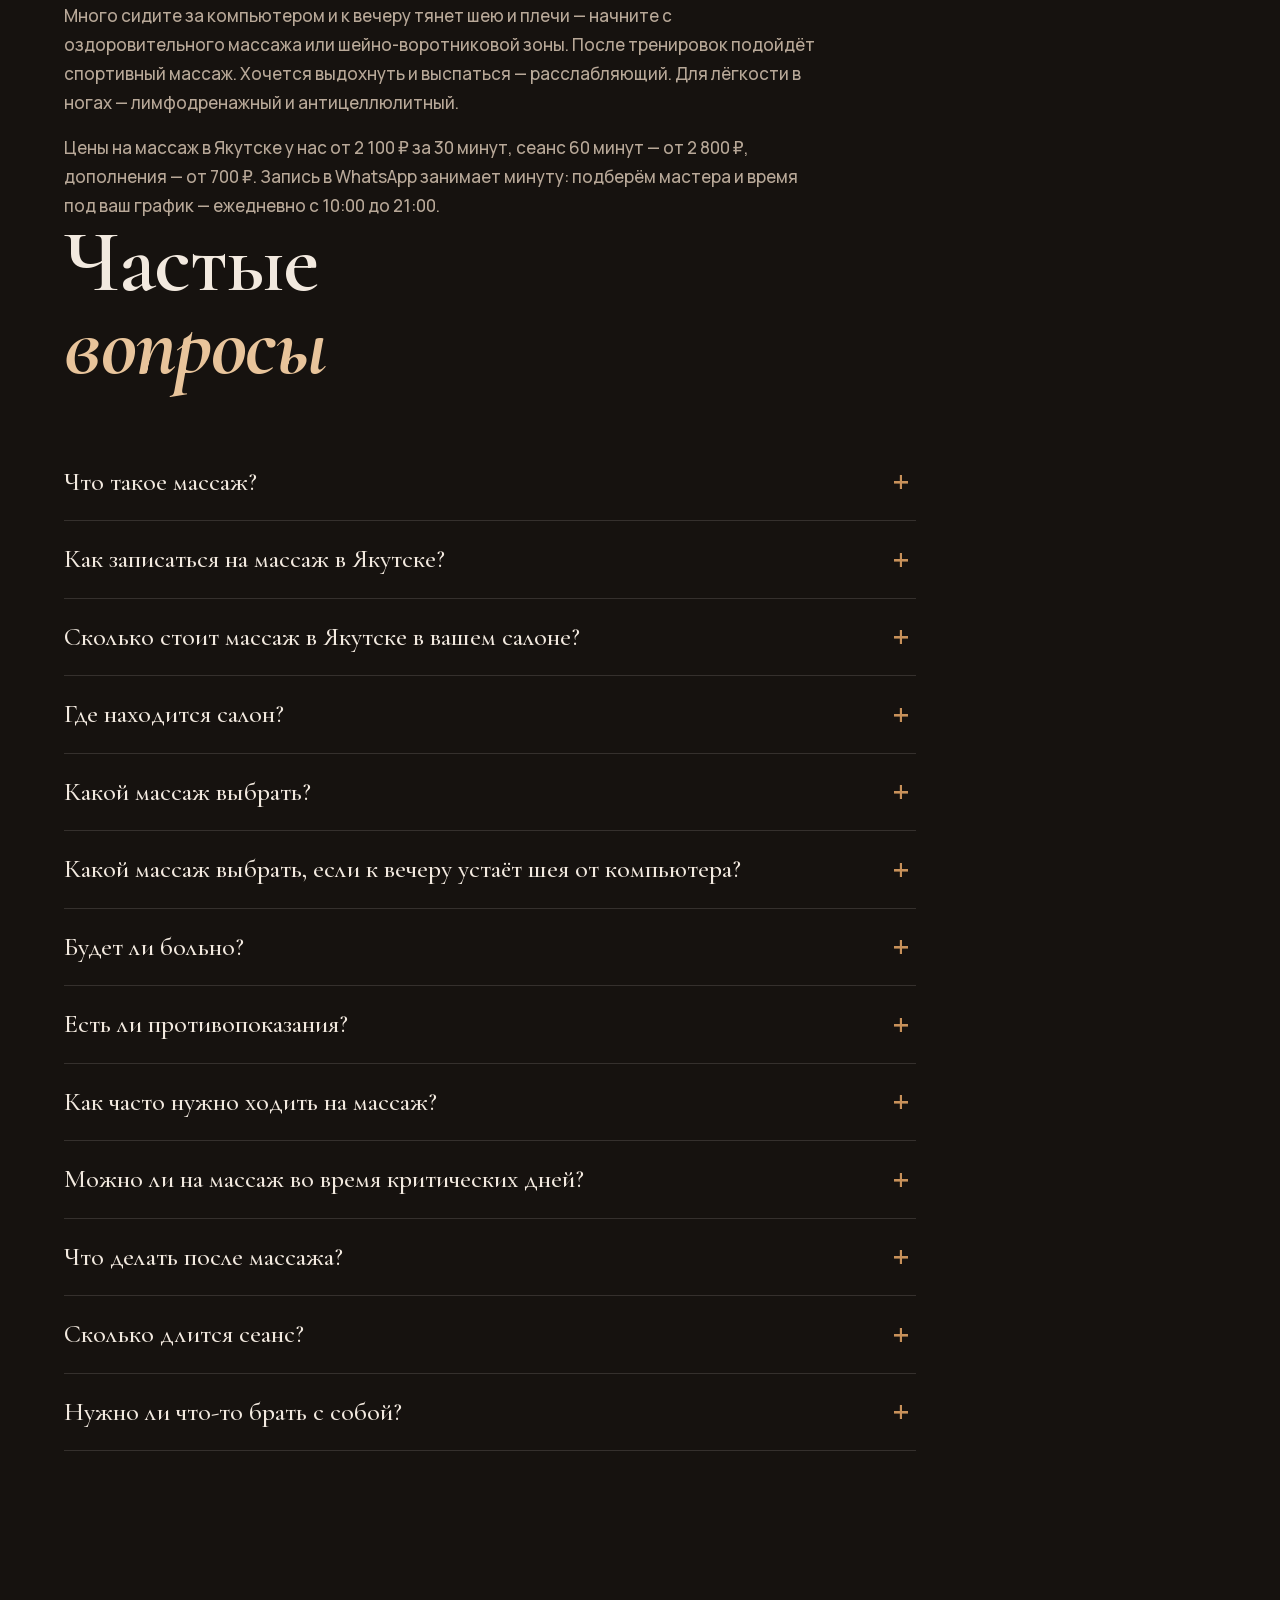
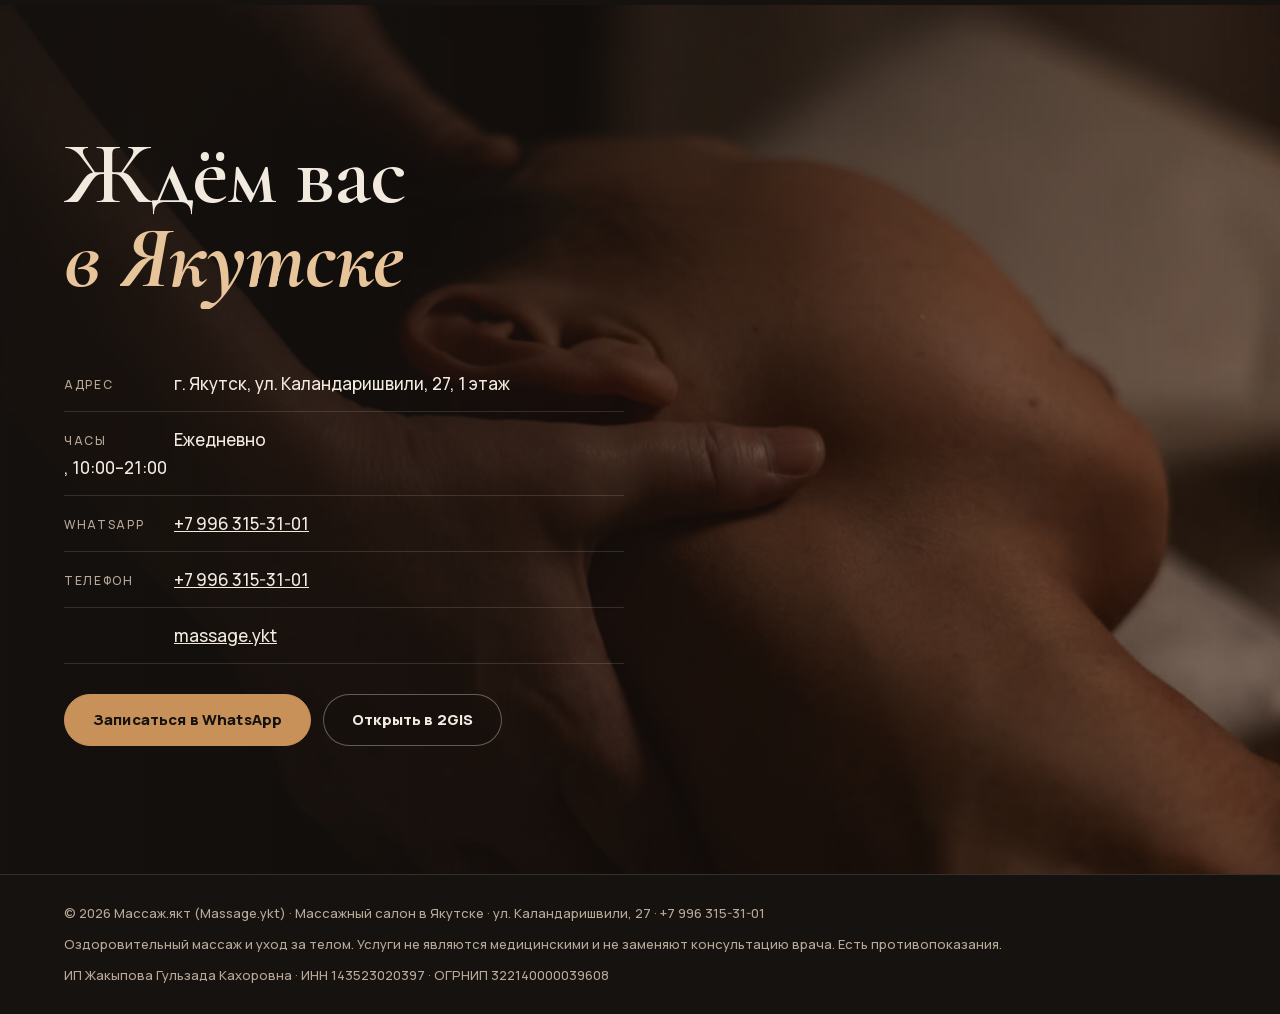
==== commit 6332bea1: "seo: координаты салона в разметке" ====
--- a/index.html
+++ b/index.html
@@ -5,6 +5,9 @@
   <meta name="viewport" content="width=device-width, initial-scale=1, viewport-fit=cover">
   <title>Массаж в Якутске — салон Массаж.якт, от 2 100 ₽</title>
   <meta name="description" content="Массажный салон Массаж.якт (Massage.ykt) в Якутске: расслабляющий, оздоровительный, спортивный, лимфодренажный, антицеллюлитный массаж, массаж спины и лица. 7 мастеров, рейтинг 5,0 в 2GIS. Цены от 2 100 ₽, запись в WhatsApp.">
+  <meta name="geo.region" content="RU-SA">
+  <meta name="geo.position" content="62.022577;129.696412">
+  <meta name="ICBM" content="62.022577, 129.696412">
   <meta name="keywords" content="массаж Якутск, массаж в Якутске, массажный салон Якутск, массаж спины Якутск, массаж шеи Якутск, расслабляющий массаж Якутск, оздоровительный массаж Якутск, спортивный массаж Якутск, лимфодренажный массаж Якутск, антицеллюлитный массаж Якутск, массаж лица Якутск, массажист Якутск, цены на массаж Якутск, Массаж.якт">
   <meta name="robots" content="index, follow, max-image-preview:large">
   <meta name="geo.region" content="RU-SA">
@@ -68,6 +71,11 @@
       "addressRegion": "Республика Саха (Якутия)",
       "addressCountry": "RU"
     },
+    "geo": {
+      "@type": "GeoCoordinates",
+      "latitude": 62.022577,
+      "longitude": 129.696412
+    },
     "areaServed": {
       "@type": "City",
       "name": "Якутск"
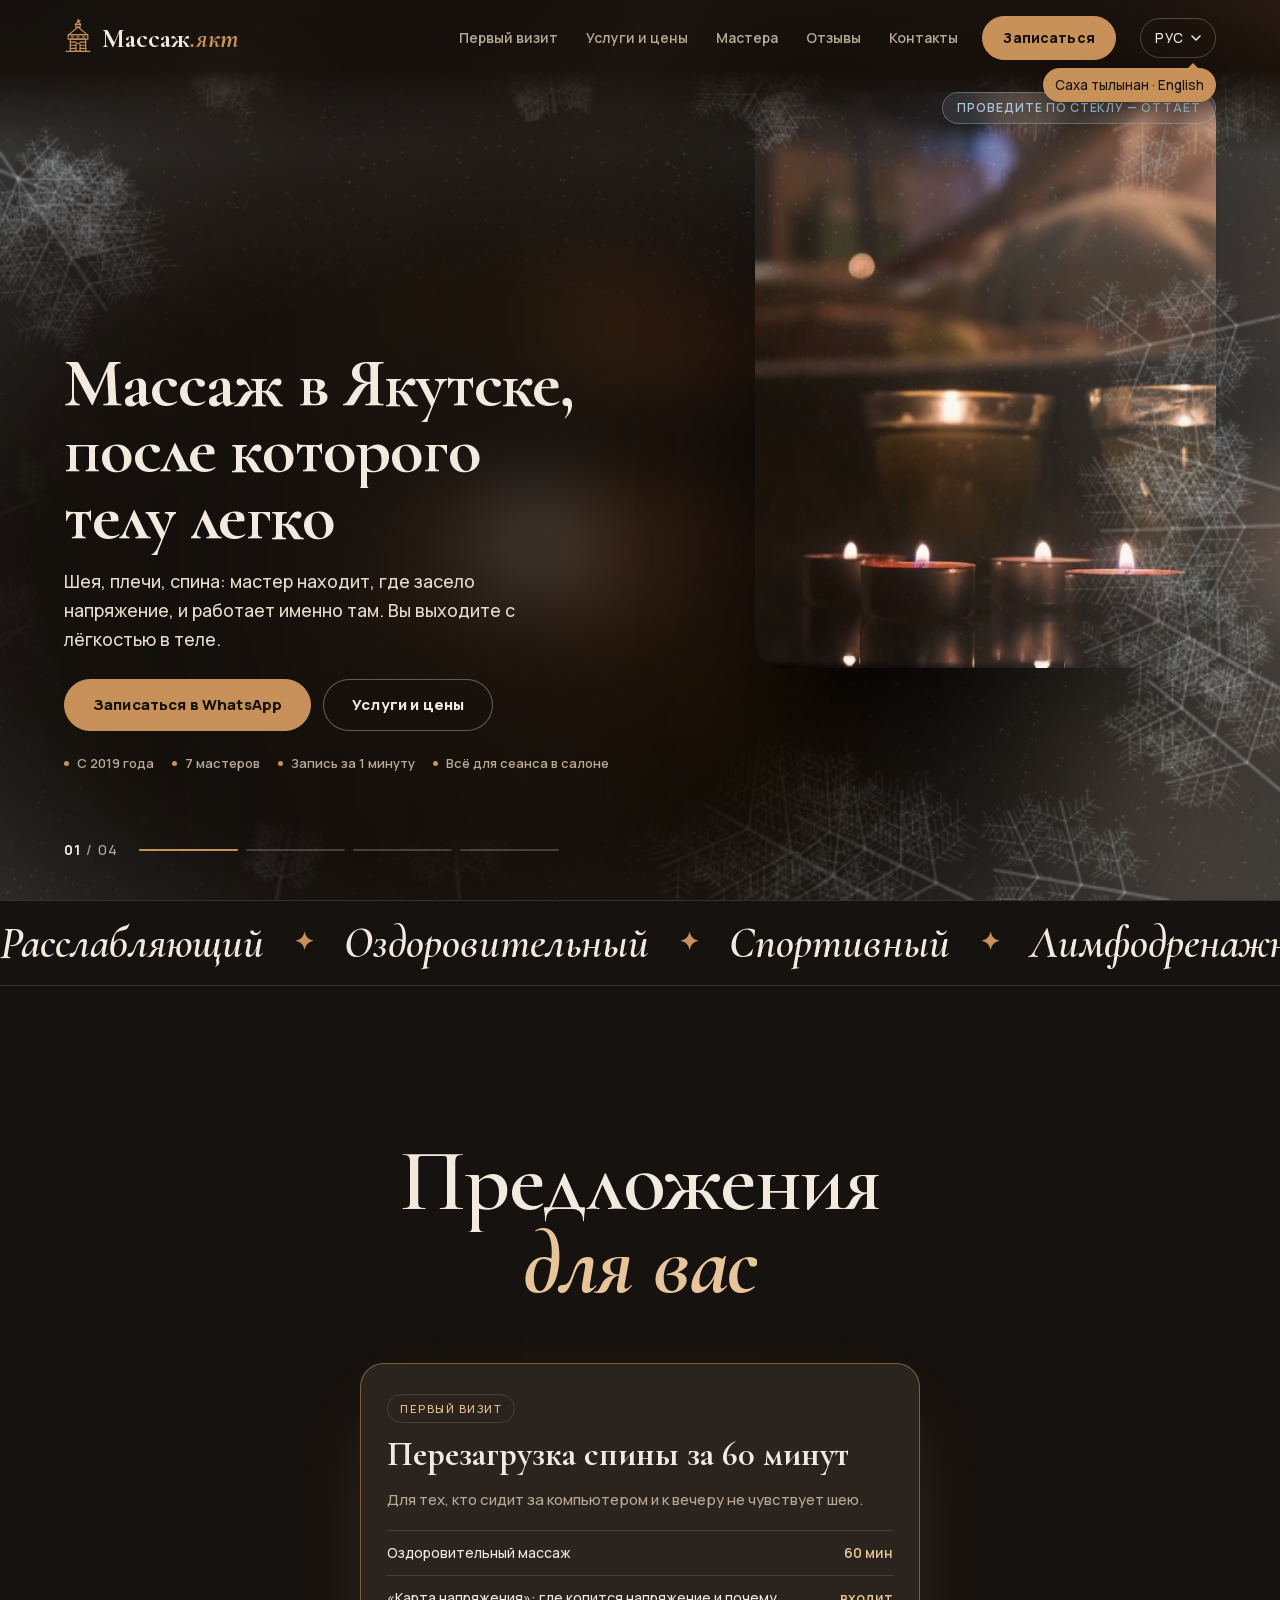
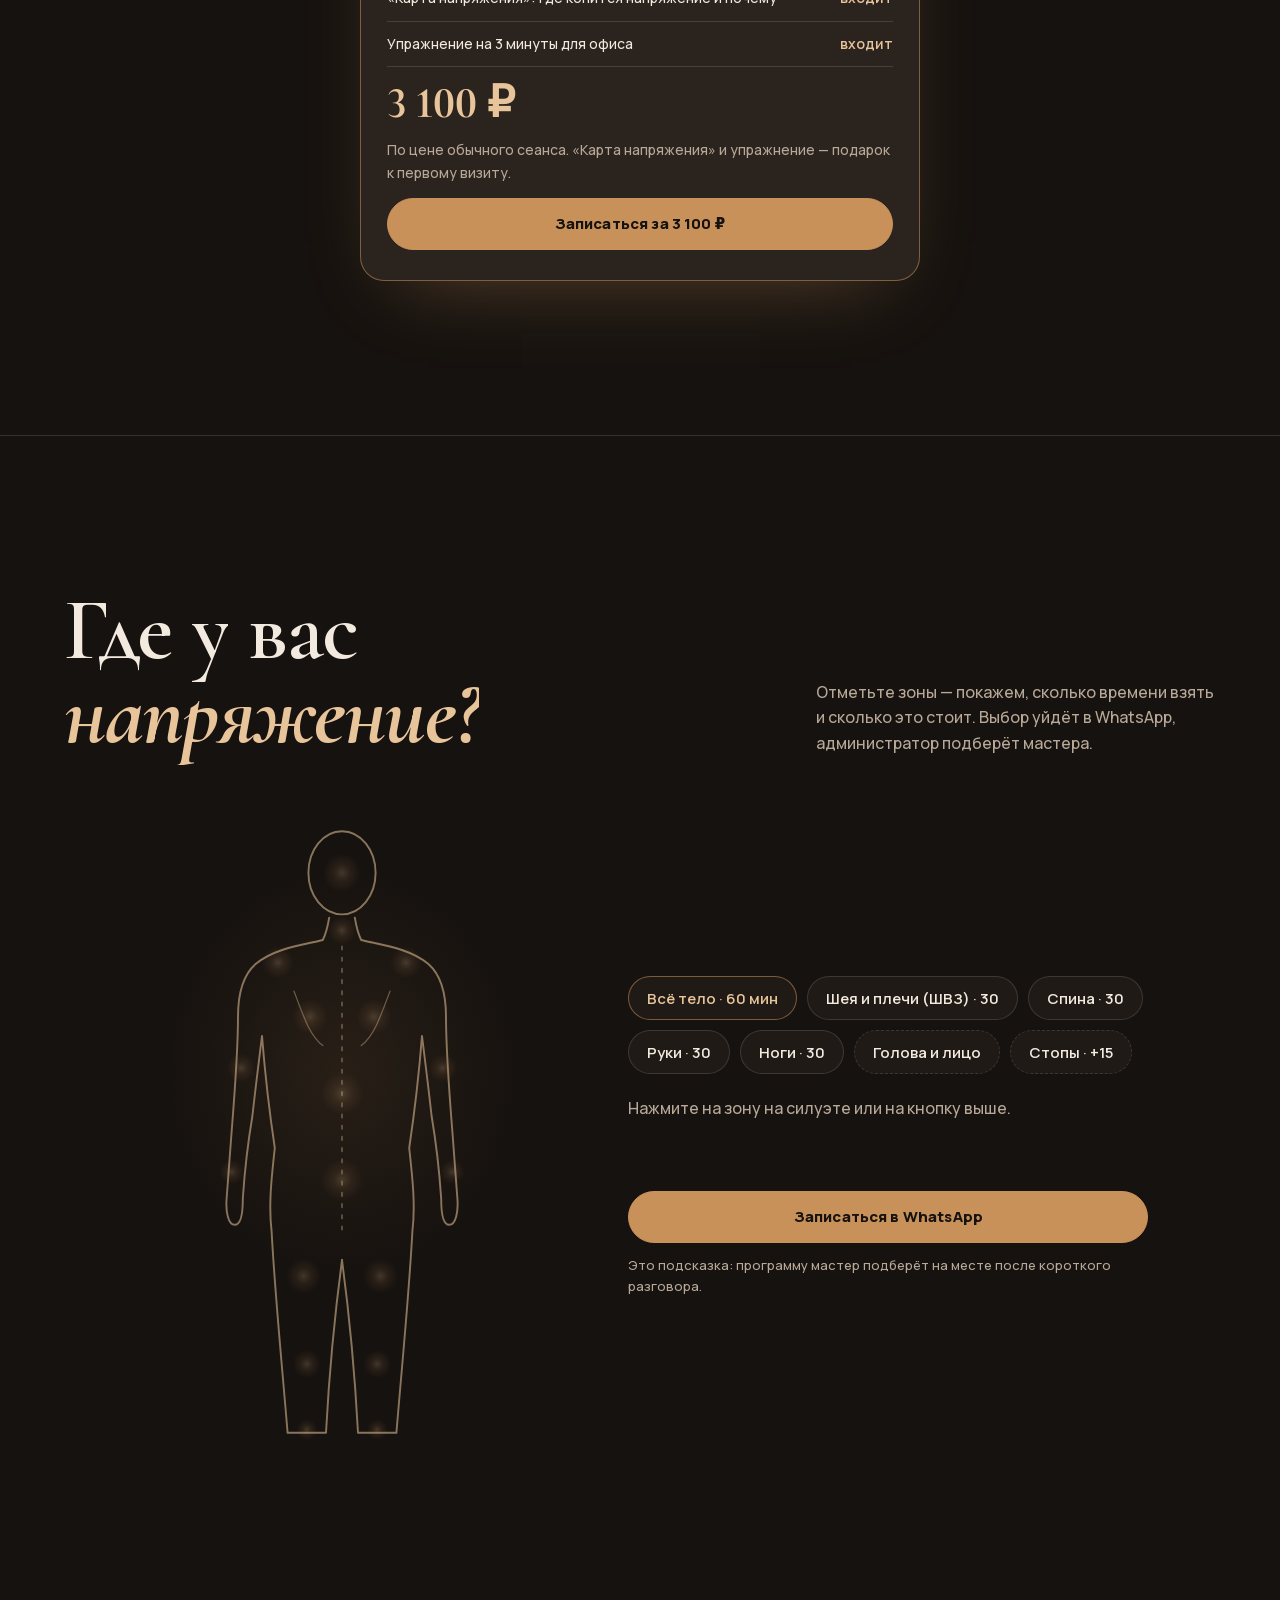
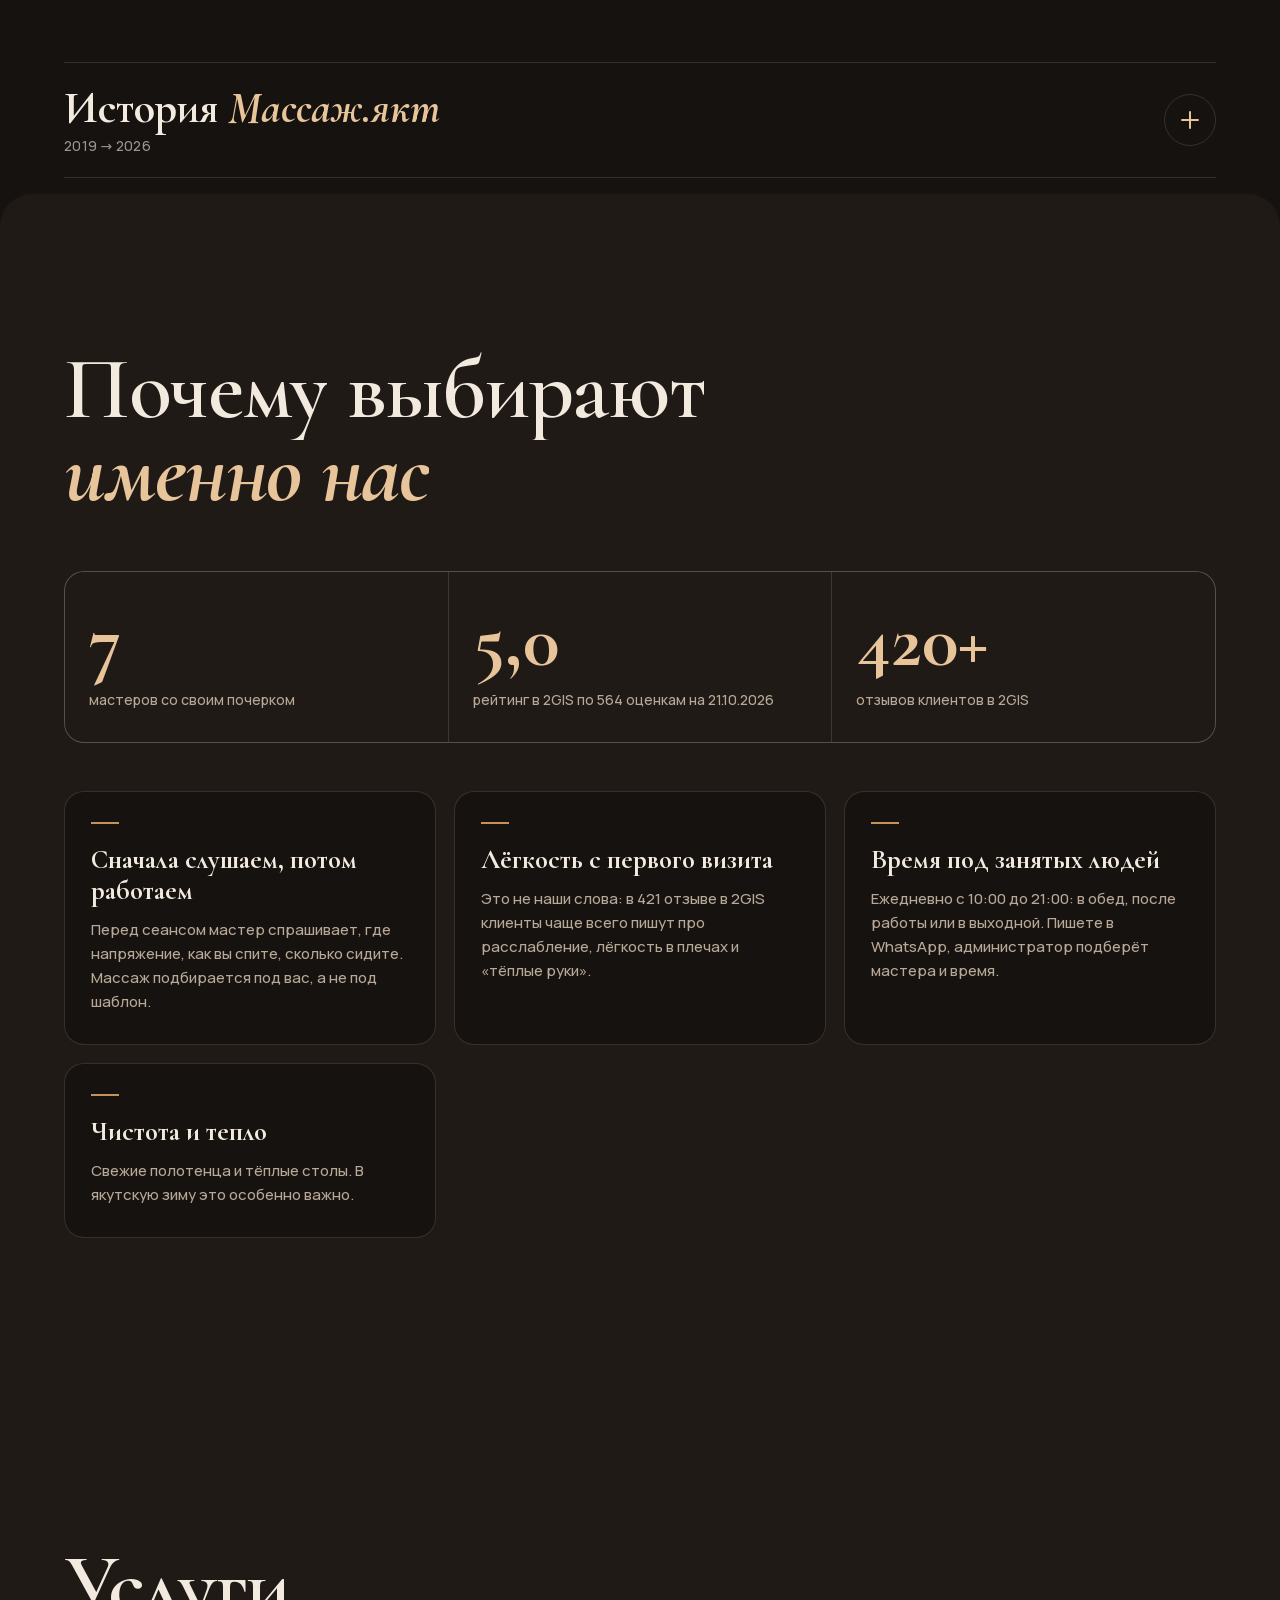
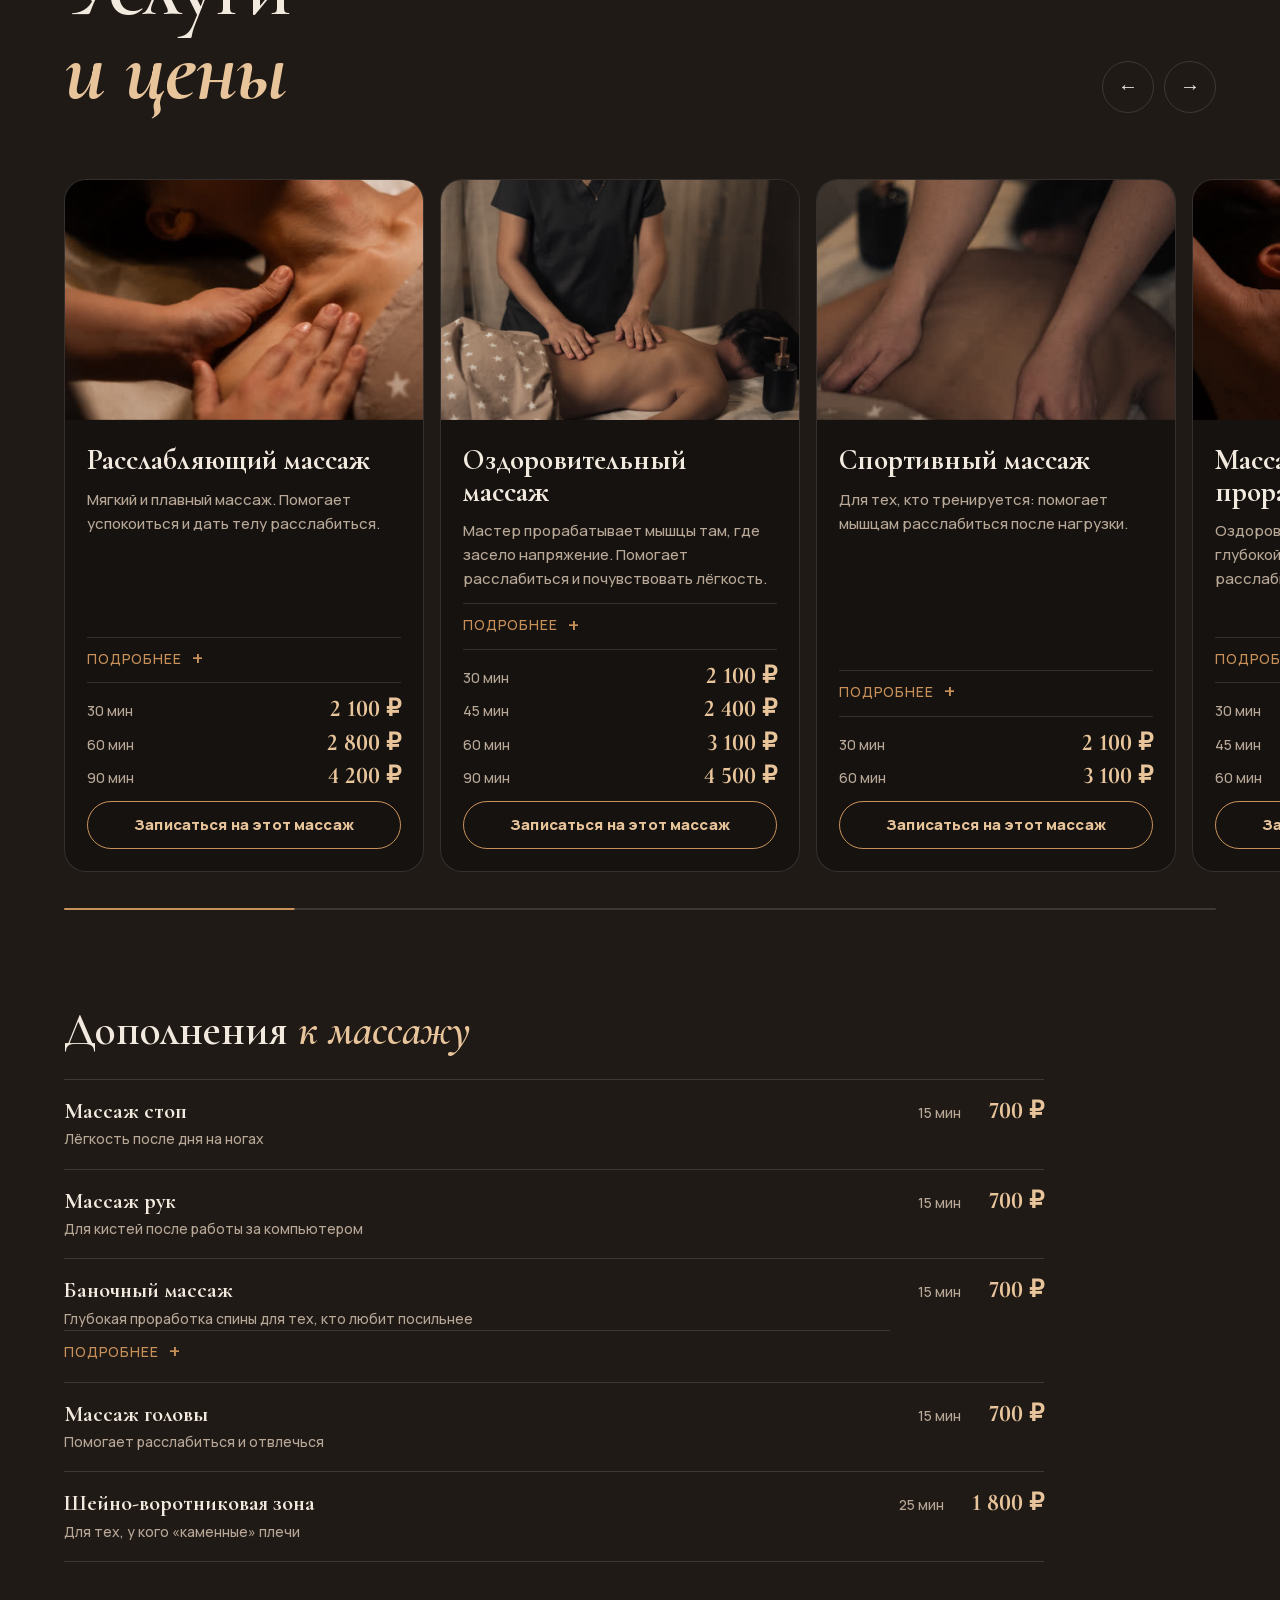
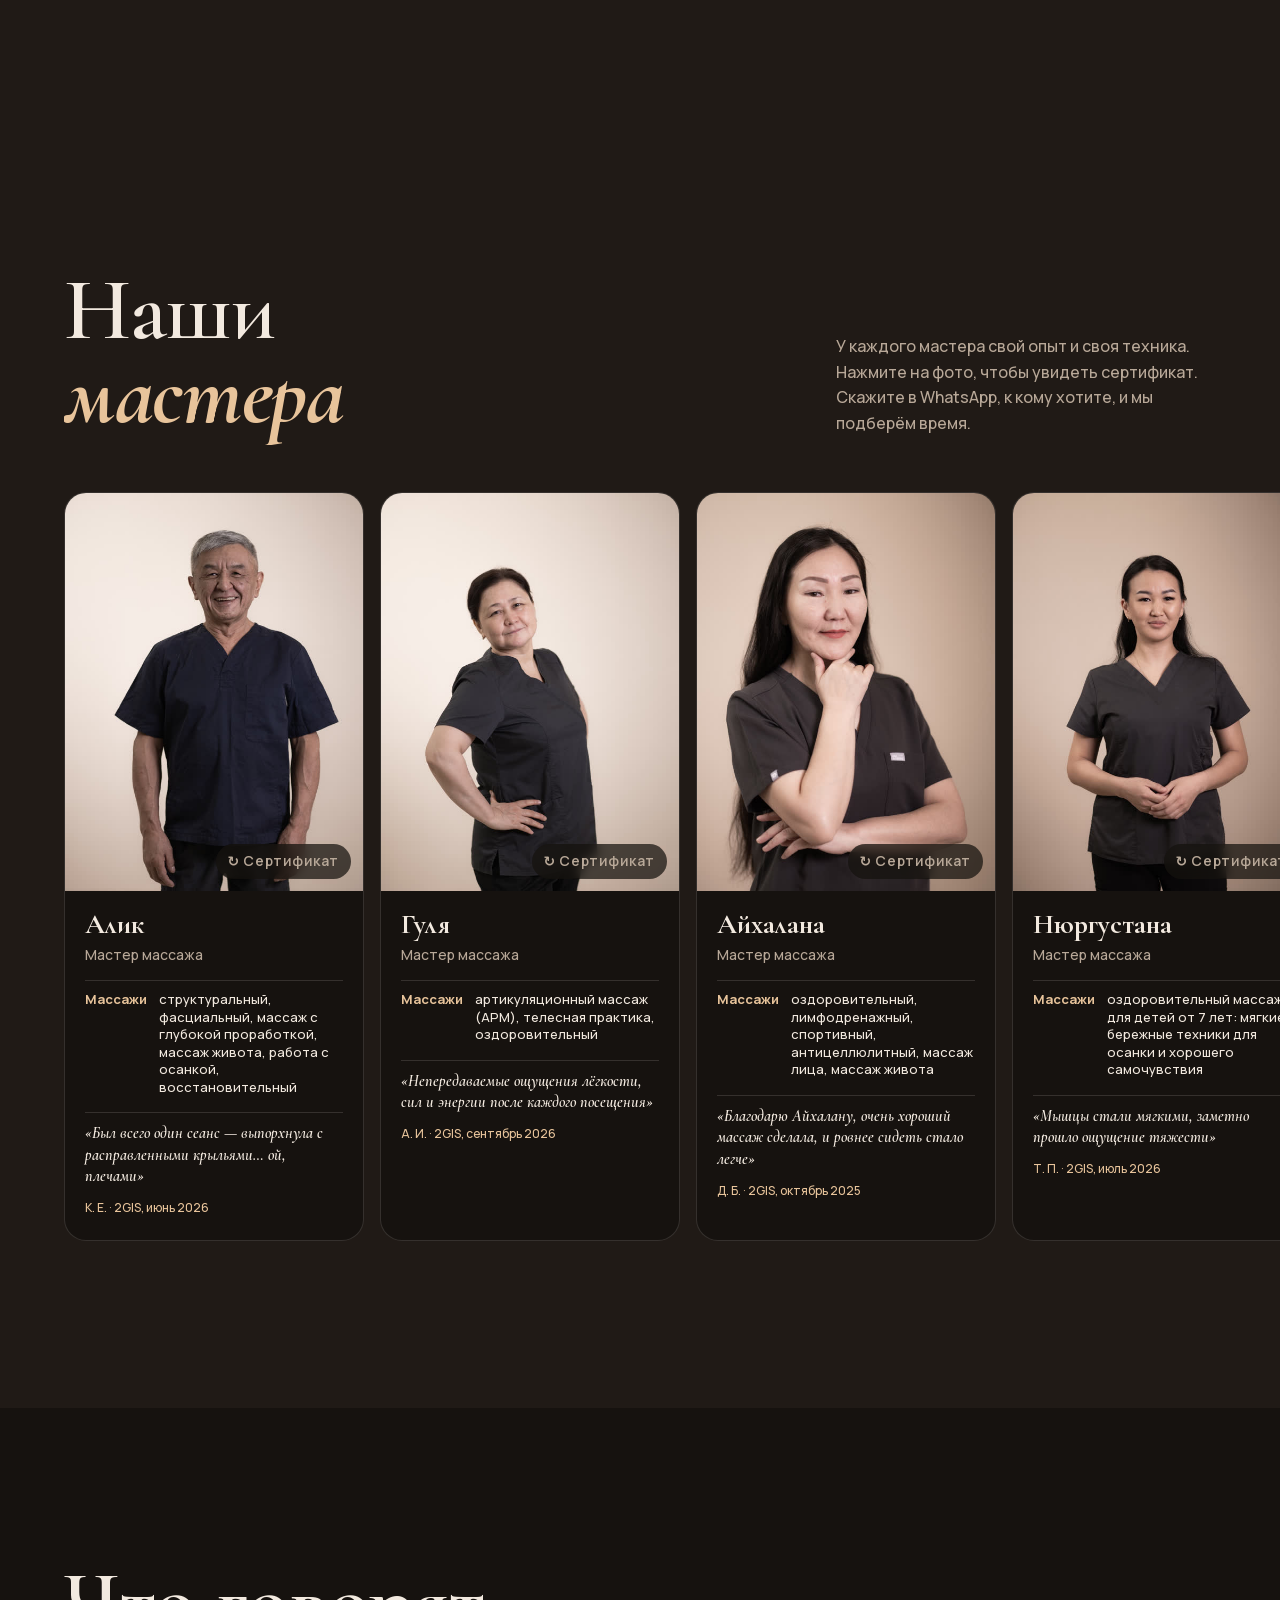
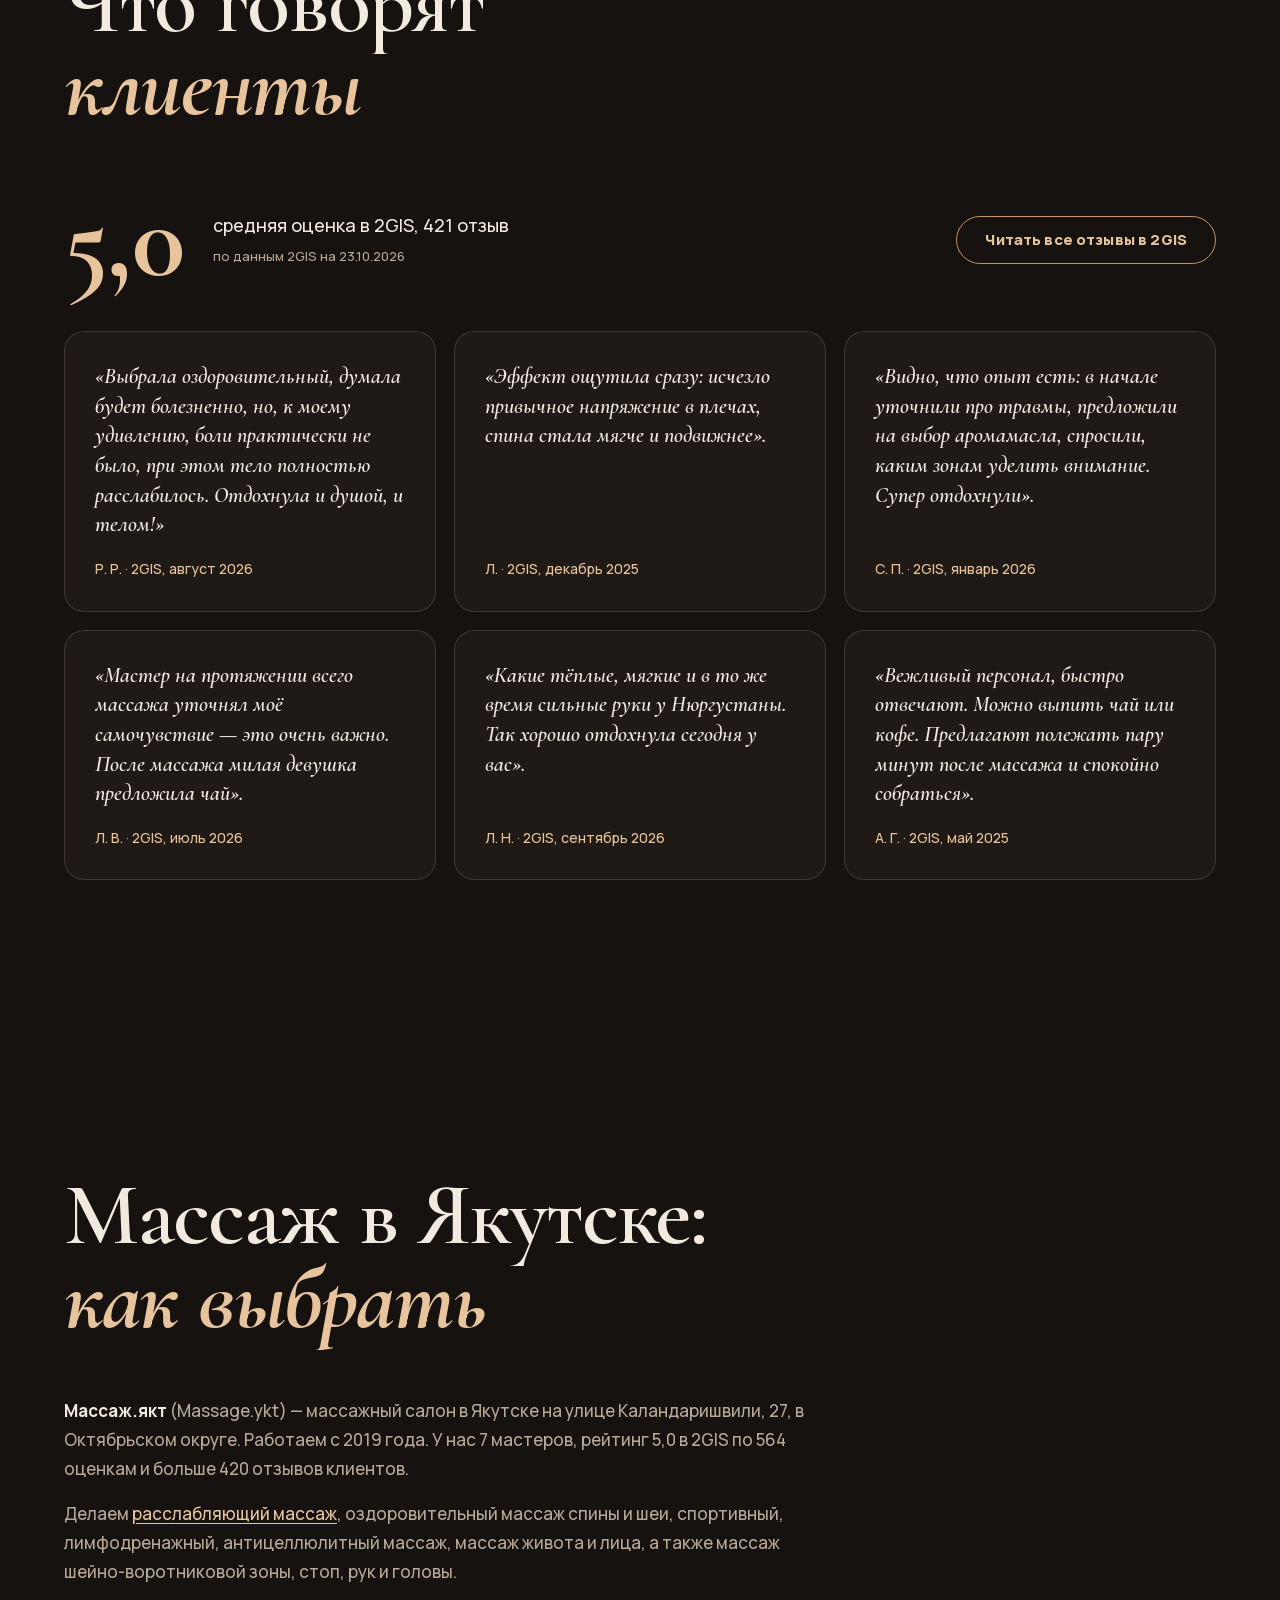
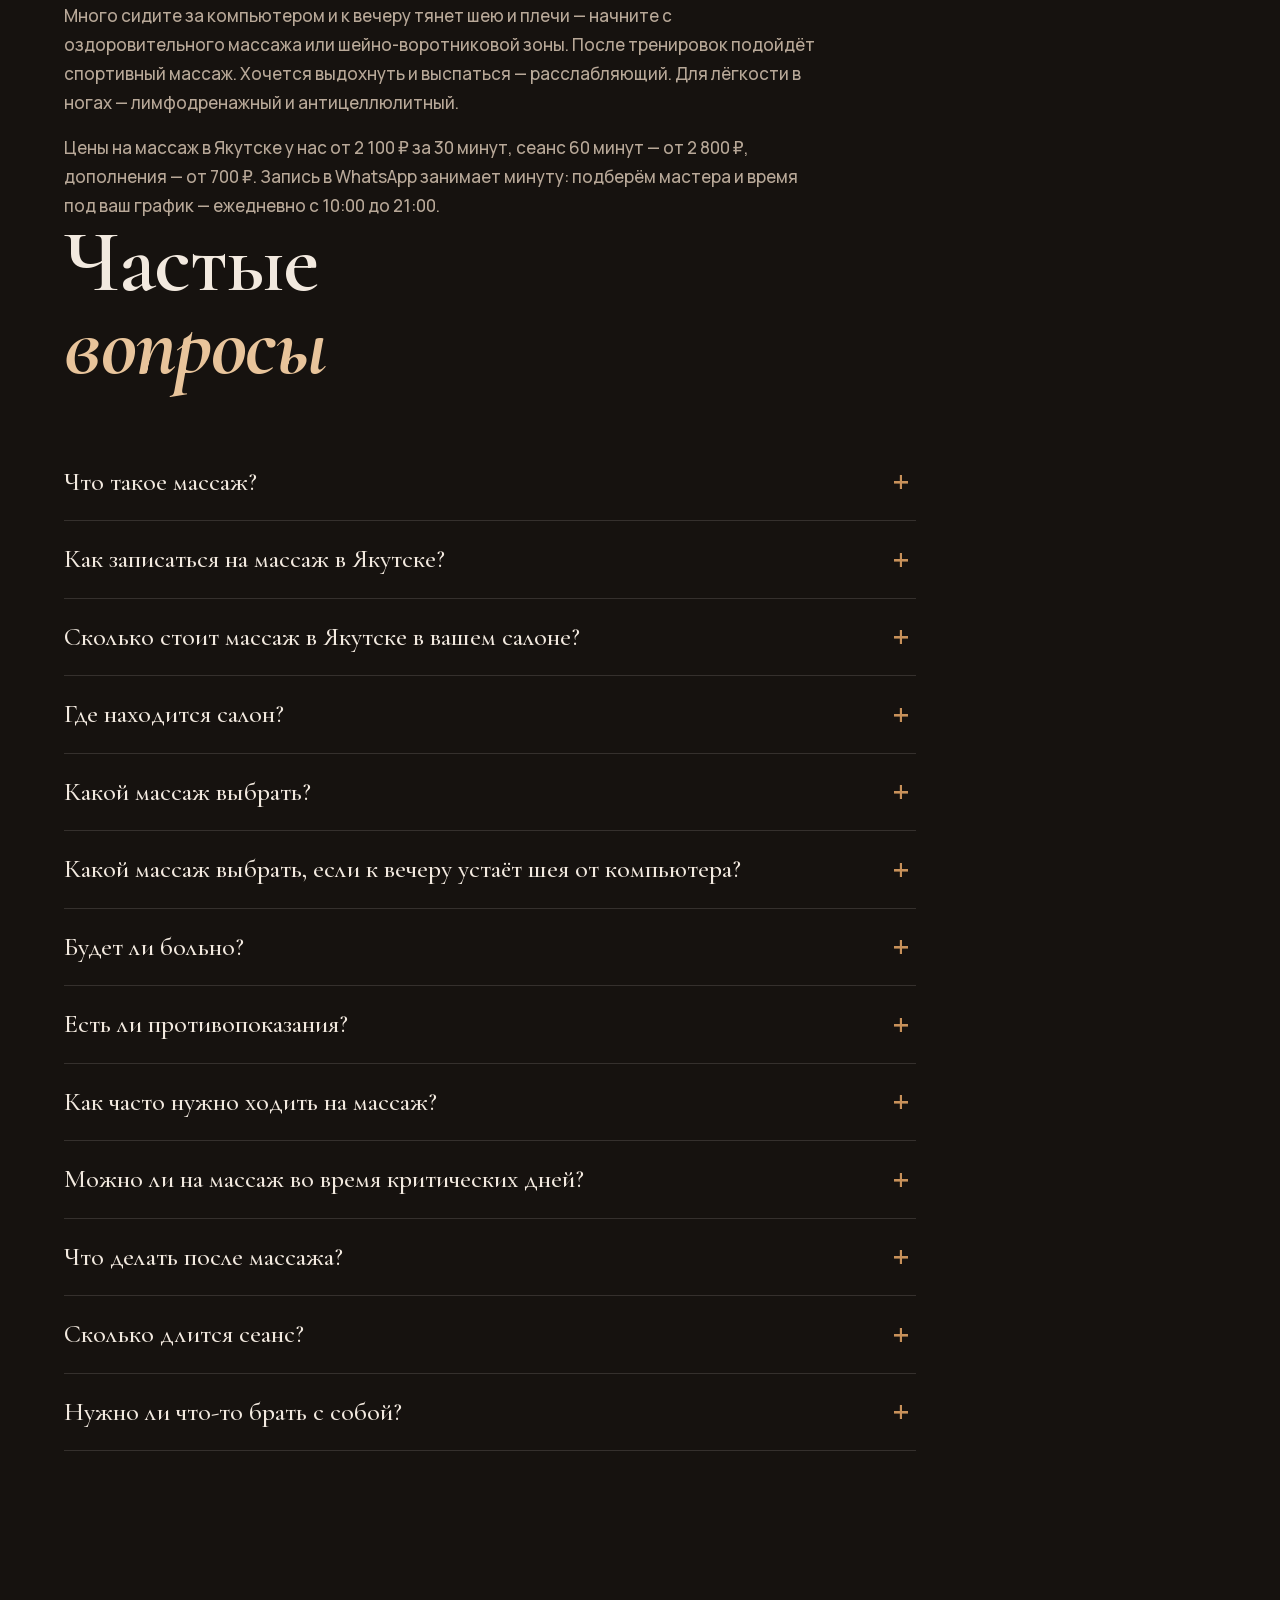
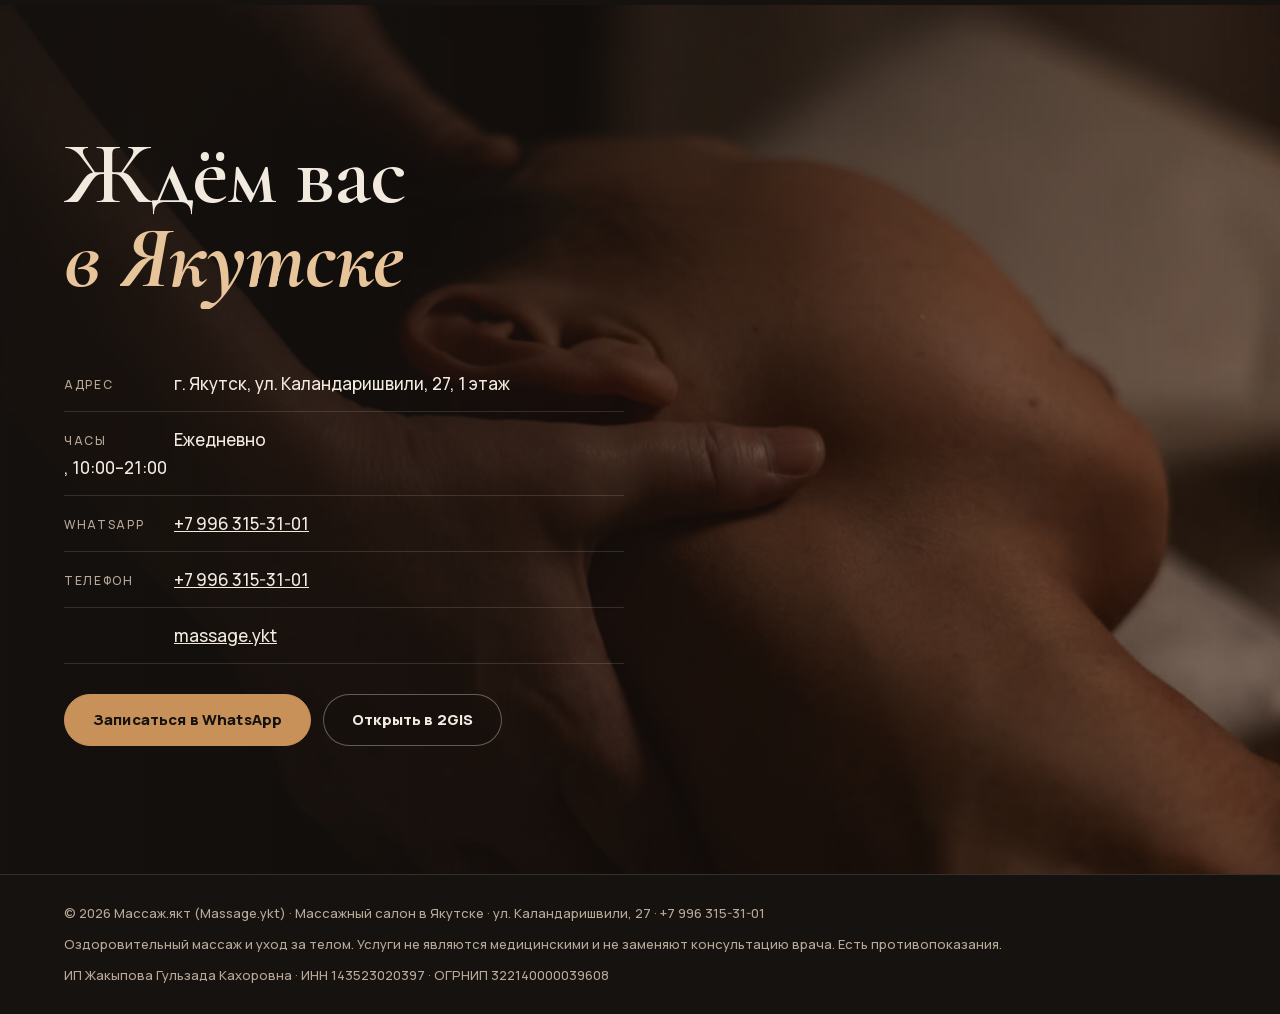
==== commit 727c29ed: "seo: убрал дубль geo.region" ====
--- a/index.html
+++ b/index.html
@@ -5,7 +5,6 @@
   <meta name="viewport" content="width=device-width, initial-scale=1, viewport-fit=cover">
   <title>Массаж в Якутске — салон Массаж.якт, от 2 100 ₽</title>
   <meta name="description" content="Массажный салон Массаж.якт (Massage.ykt) в Якутске: расслабляющий, оздоровительный, спортивный, лимфодренажный, антицеллюлитный массаж, массаж спины и лица. 7 мастеров, рейтинг 5,0 в 2GIS. Цены от 2 100 ₽, запись в WhatsApp.">
-  <meta name="geo.region" content="RU-SA">
   <meta name="geo.position" content="62.022577;129.696412">
   <meta name="ICBM" content="62.022577, 129.696412">
   <meta name="keywords" content="массаж Якутск, массаж в Якутске, массажный салон Якутск, массаж спины Якутск, массаж шеи Якутск, расслабляющий массаж Якутск, оздоровительный массаж Якутск, спортивный массаж Якутск, лимфодренажный массаж Якутск, антицеллюлитный массаж Якутск, массаж лица Якутск, массажист Якутск, цены на массаж Якутск, Массаж.якт">
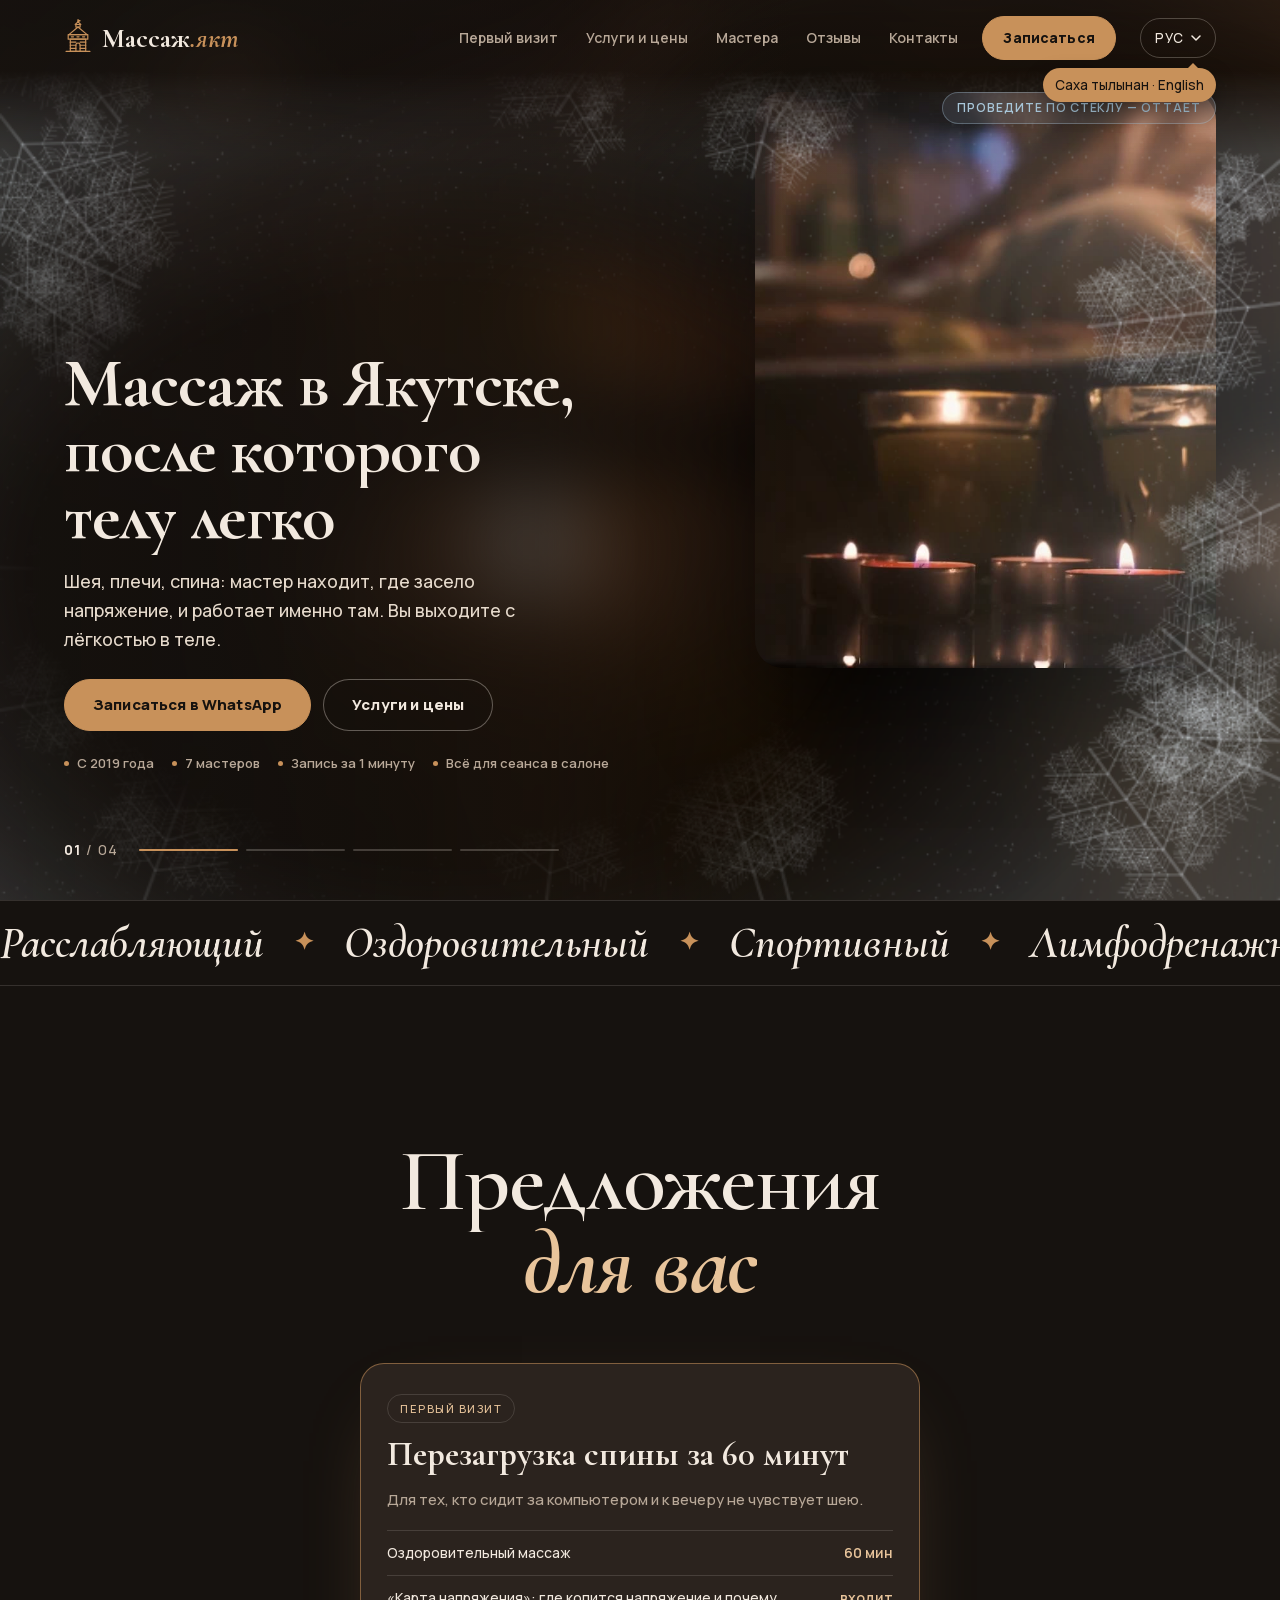
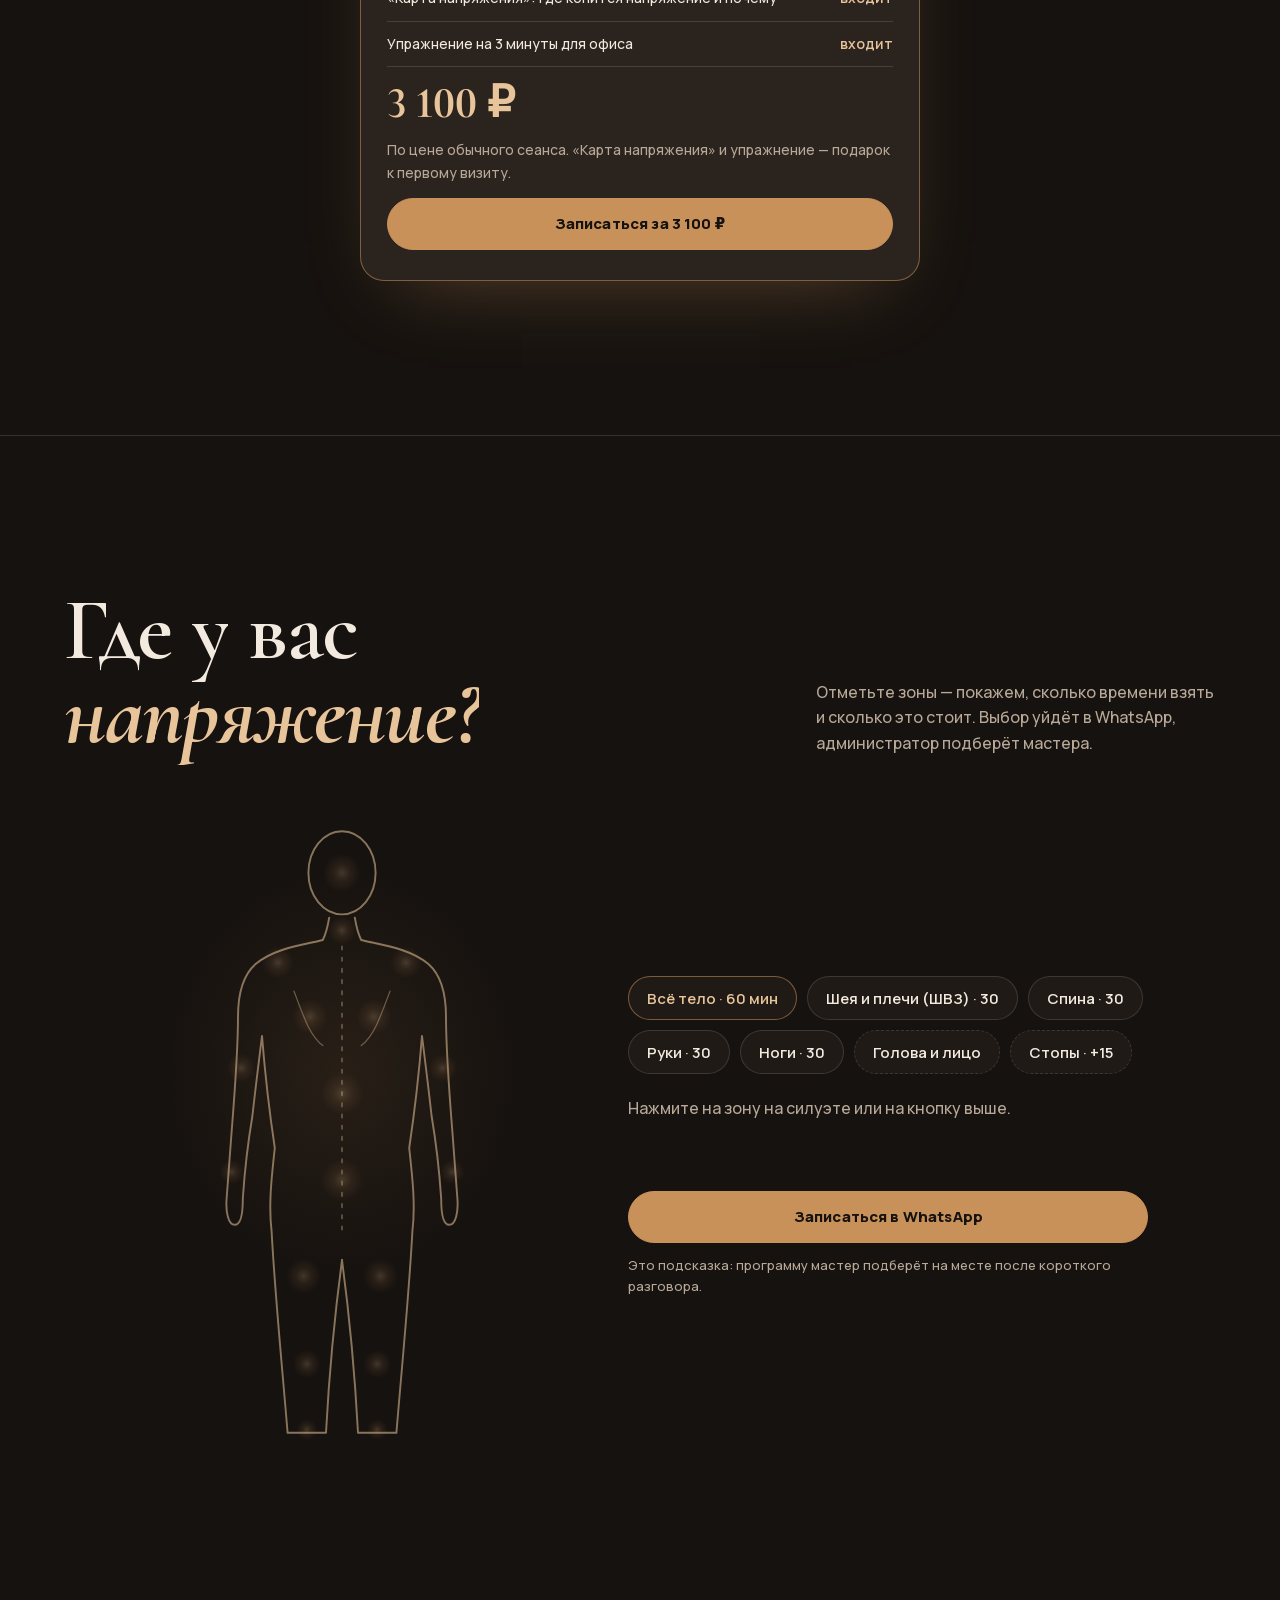
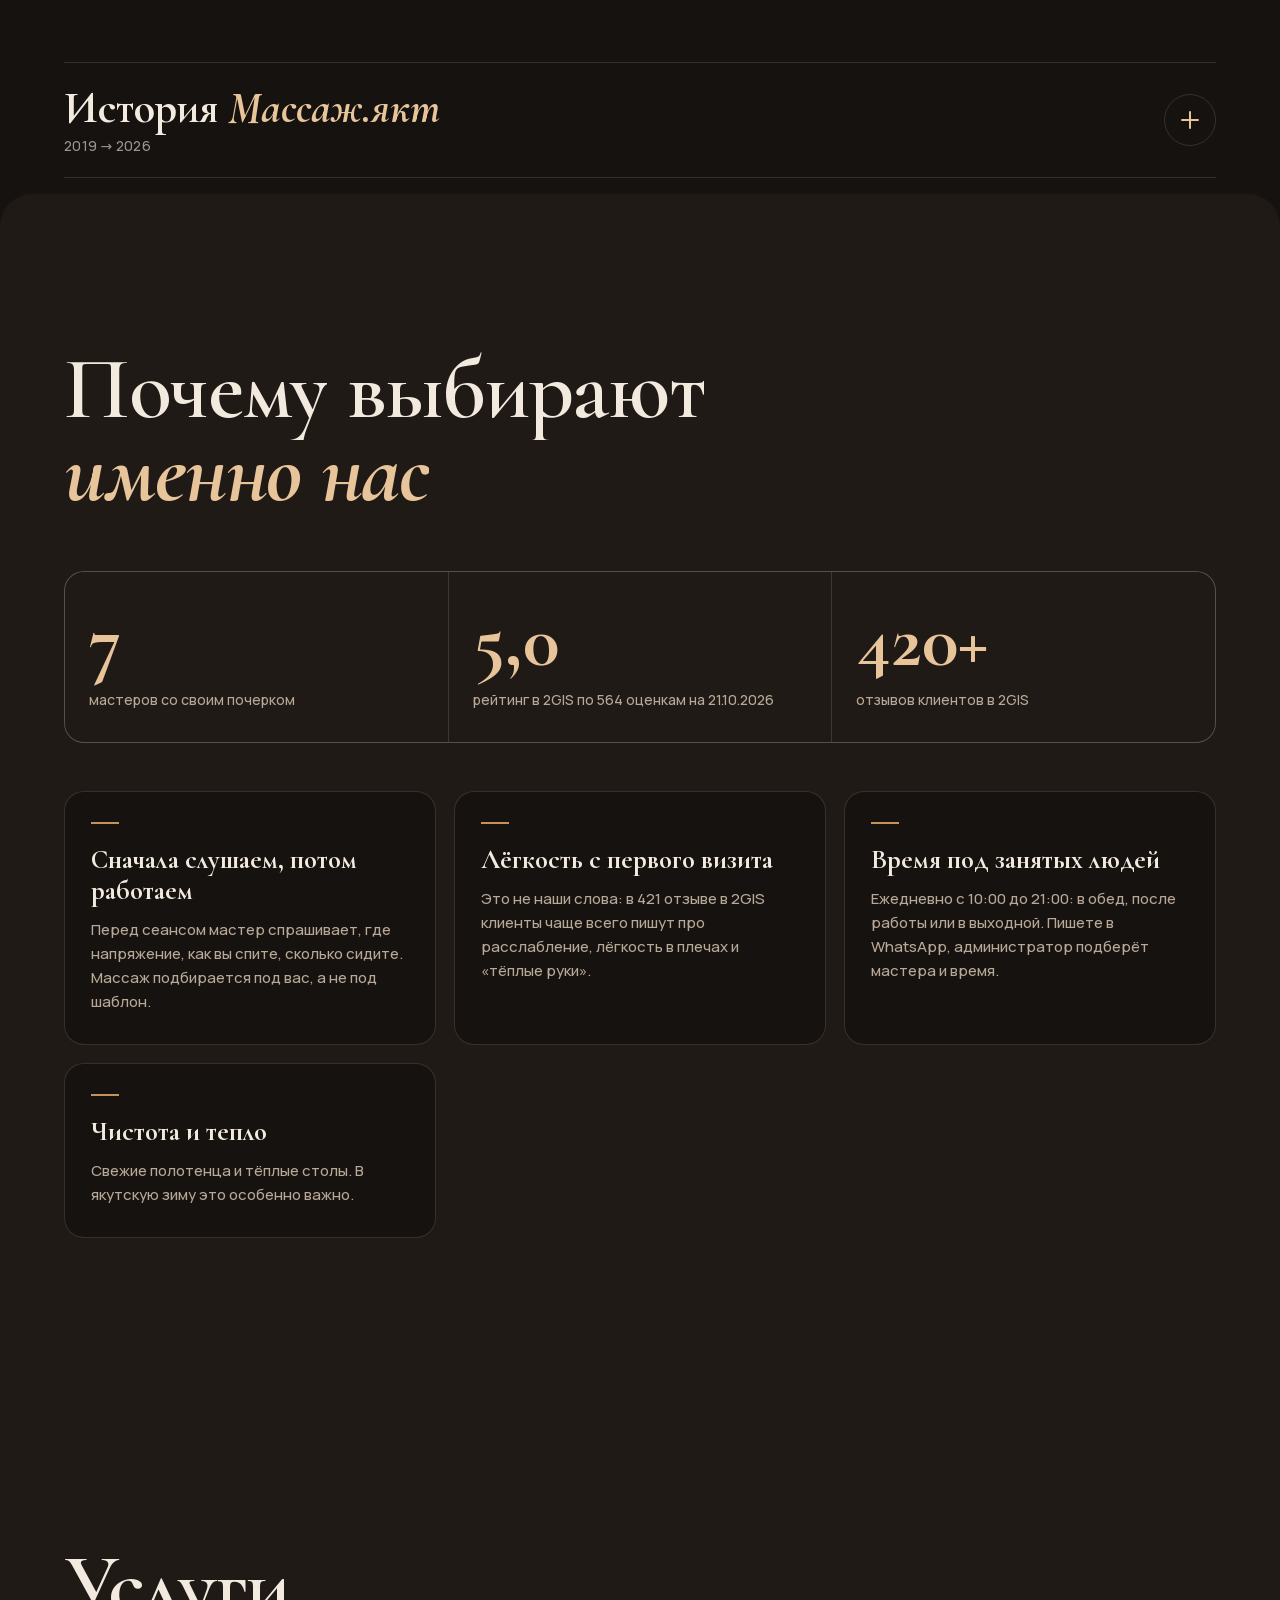
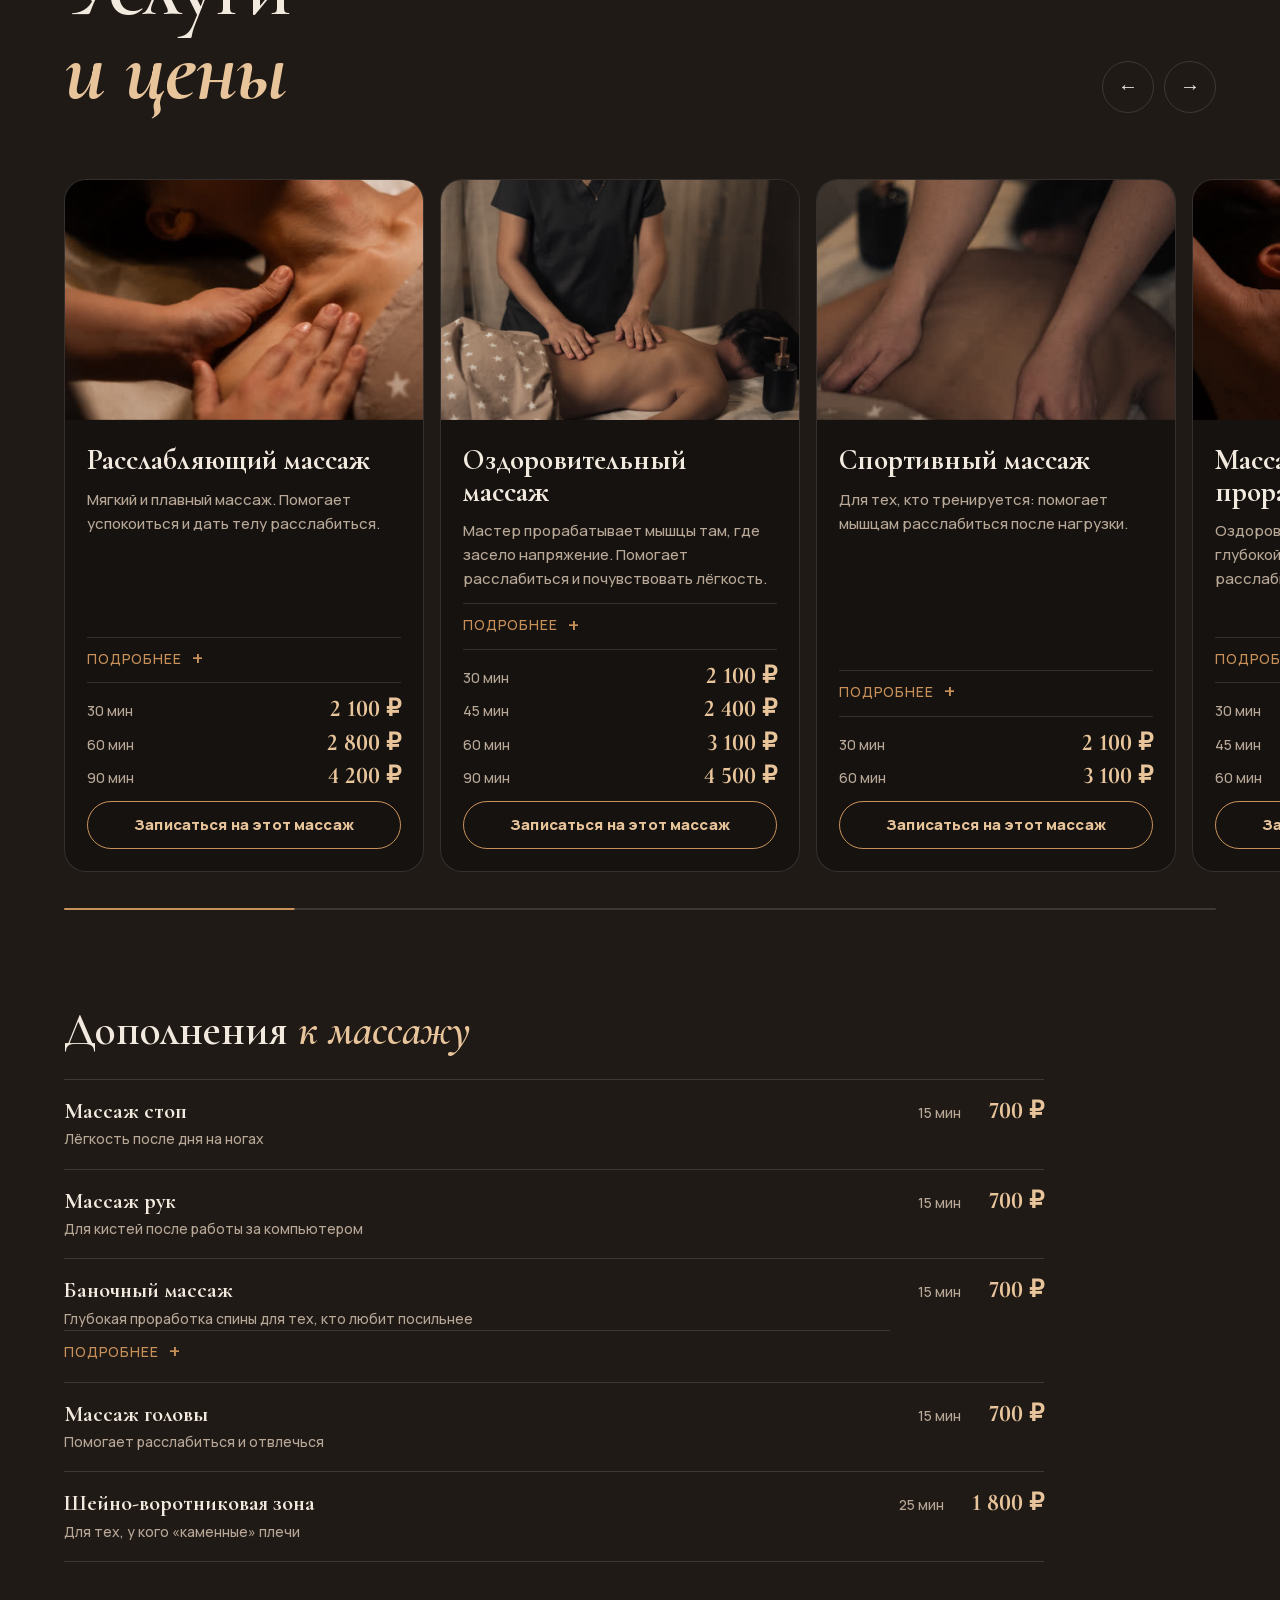
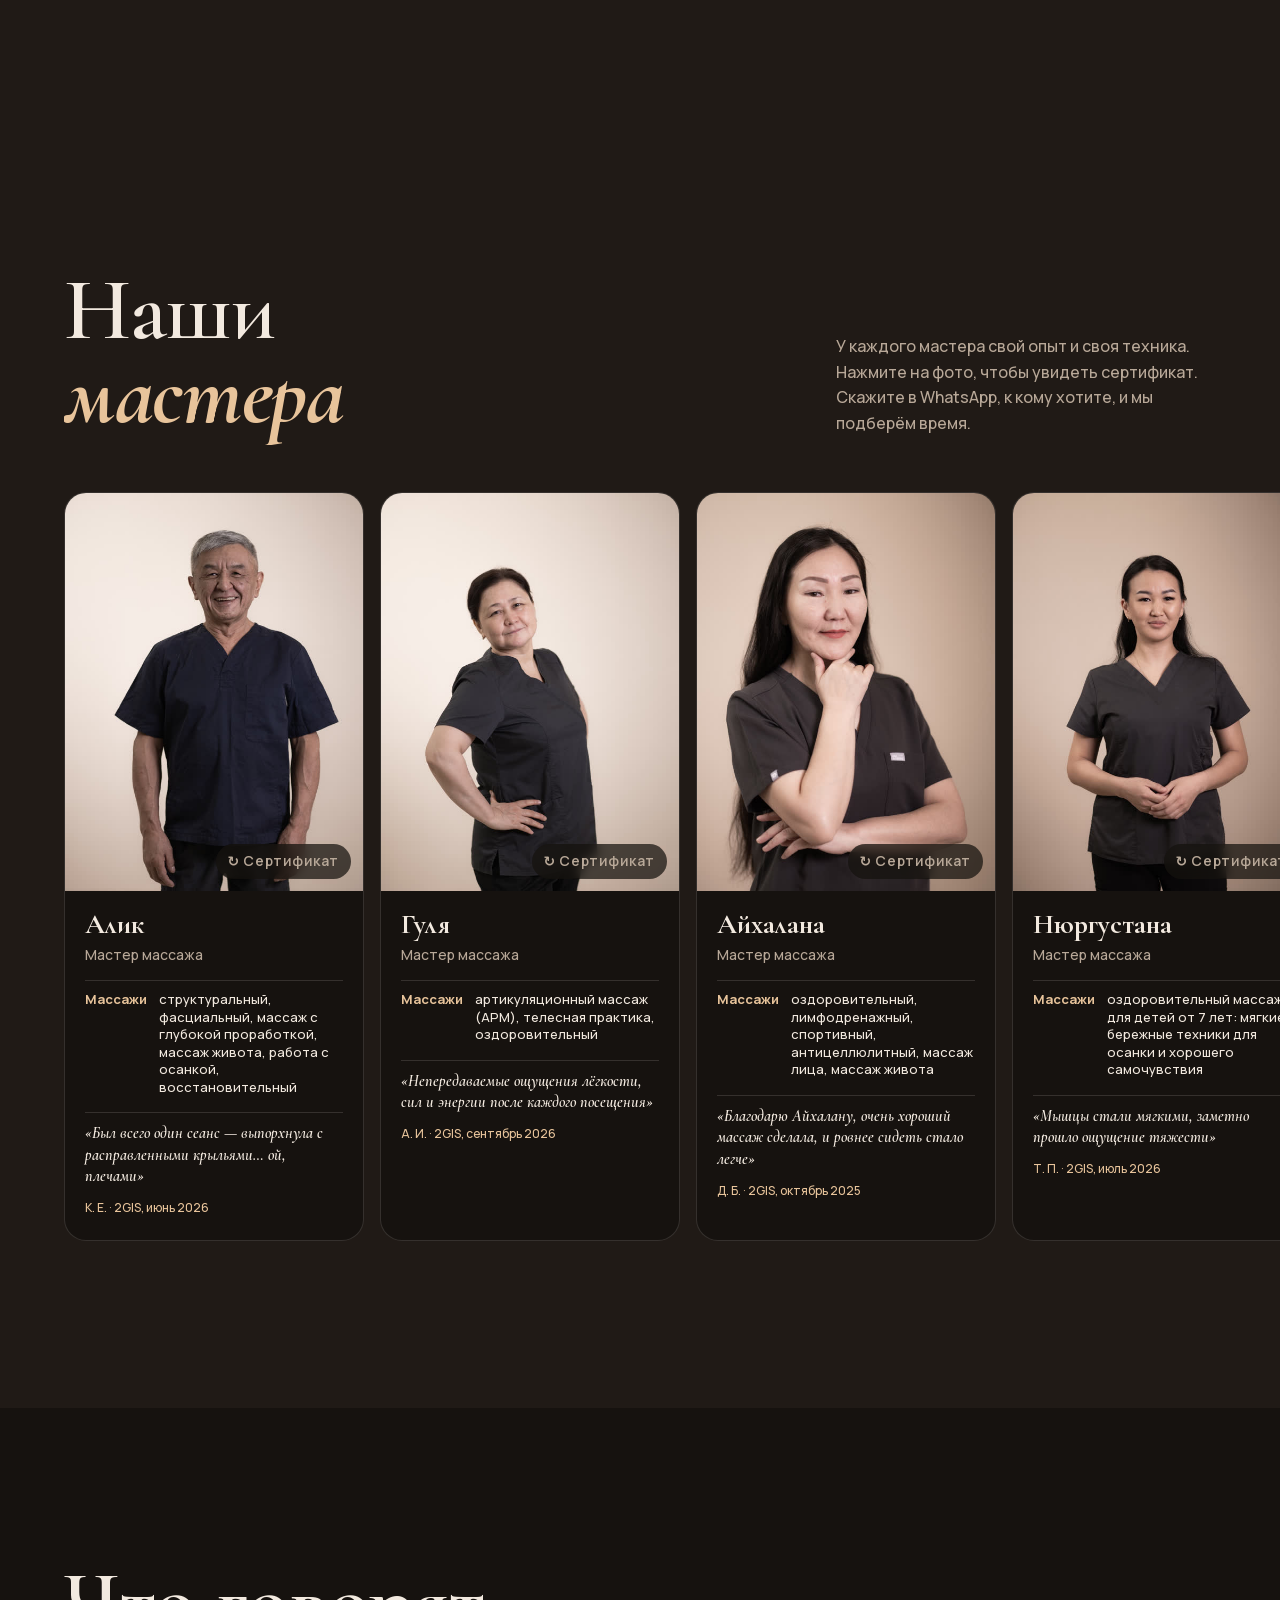
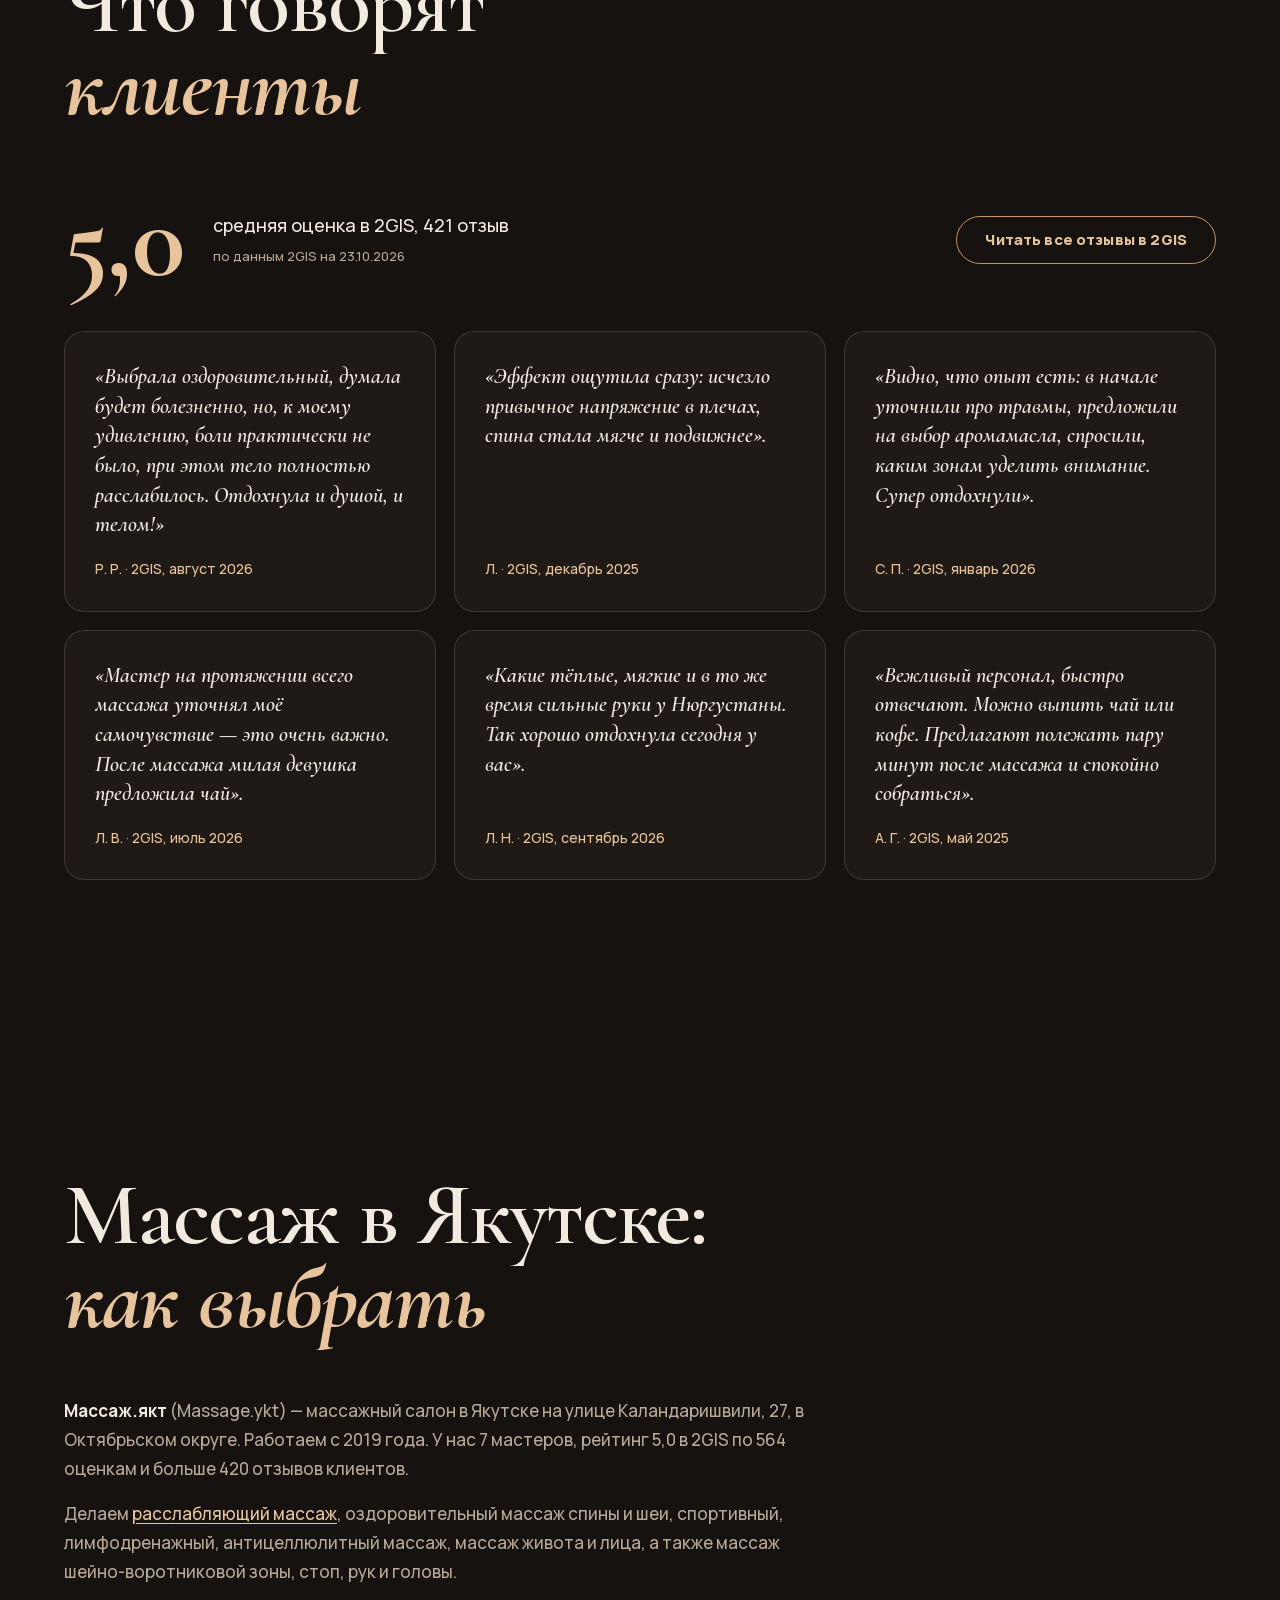
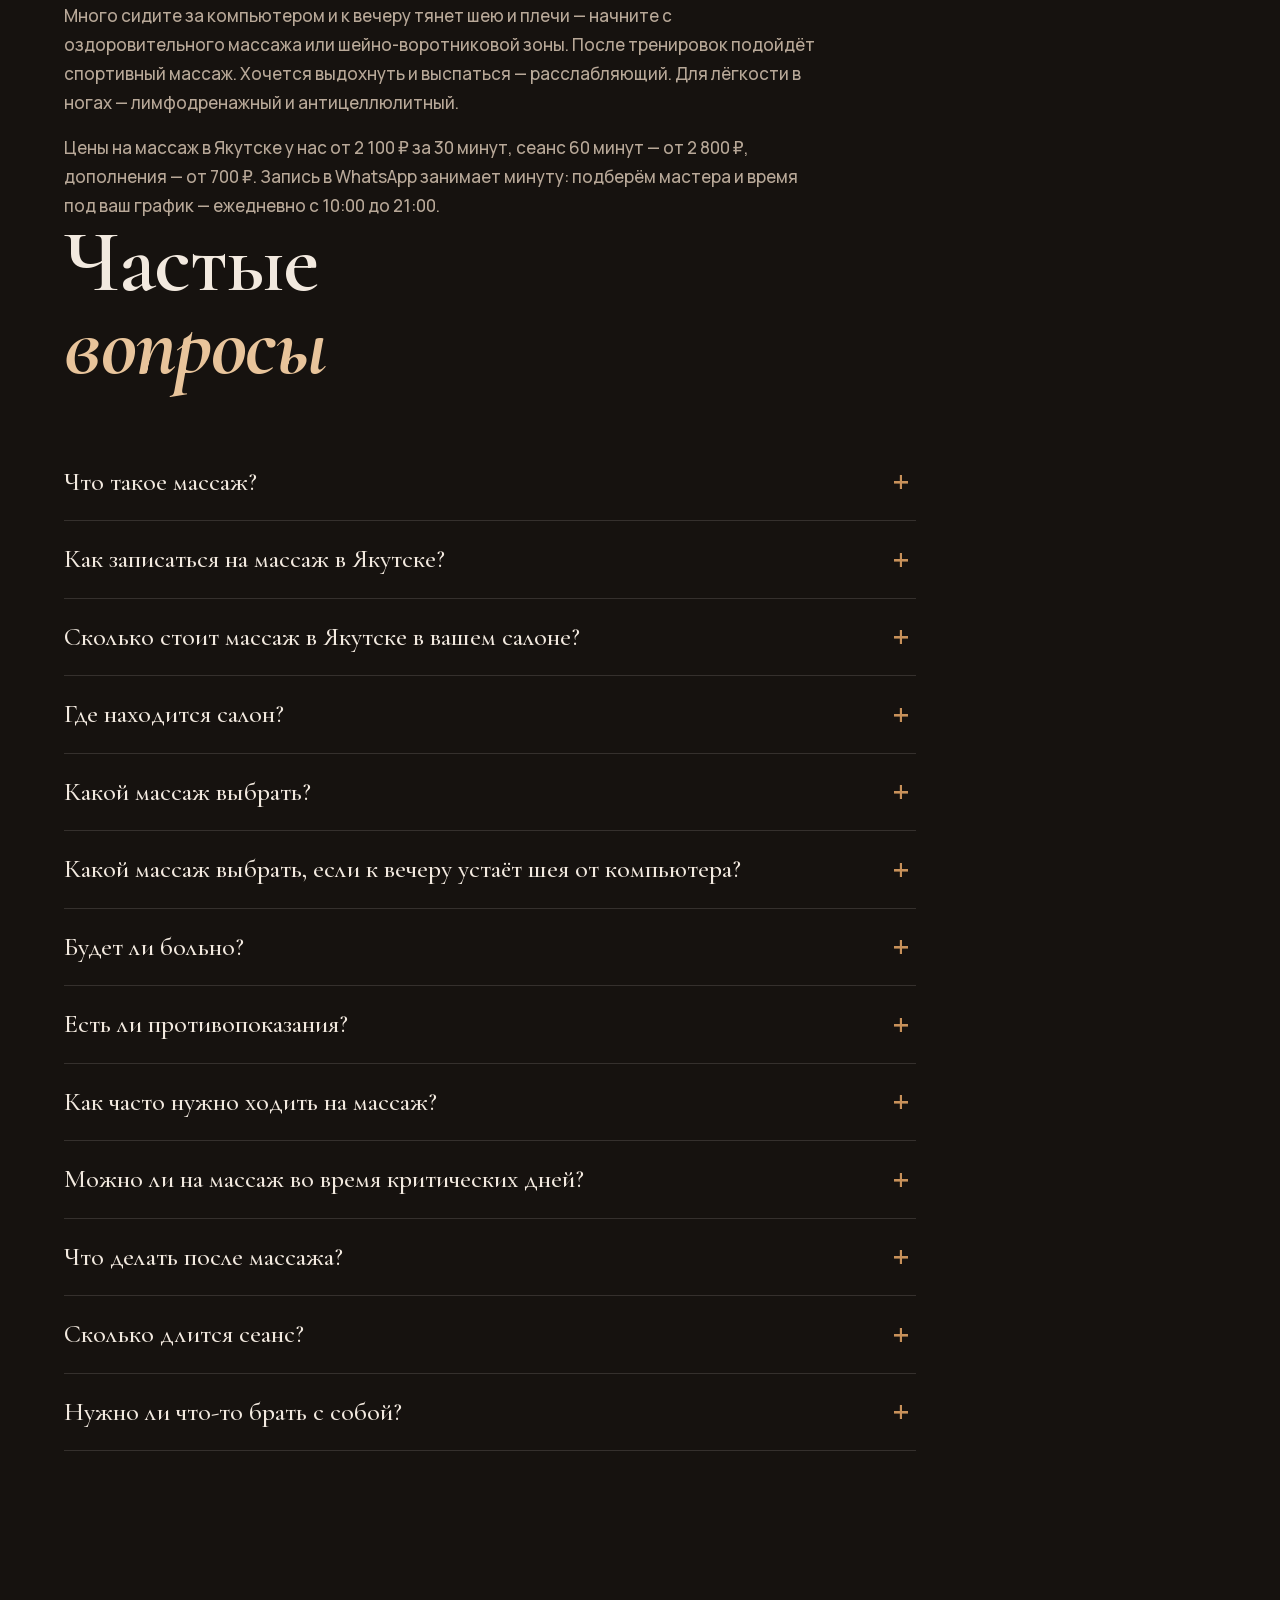
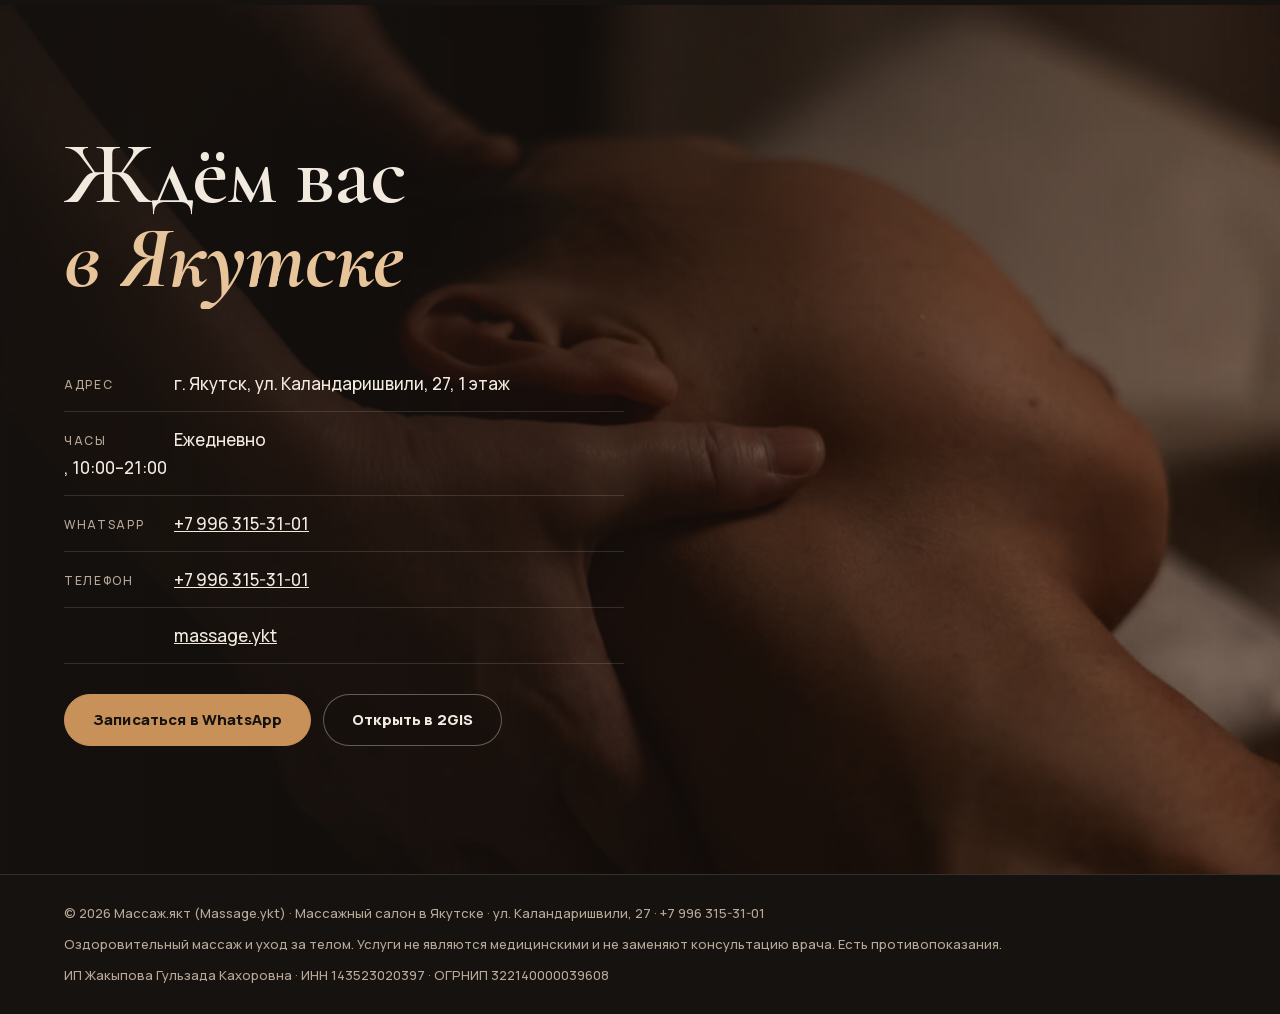
==== commit a1996e10: "page: Ислам Жакыпов — страница основателя, Person в разметке" ====
--- a/index.html
+++ b/index.html
@@ -83,7 +83,9 @@
     "foundingDate": "2019",
     "founder": {
       "@type": "Person",
-      "name": "Ислам"
+      "@id": "https://massageykt.ru/islam#person",
+      "name": "Ислам Жакыпов",
+      "url": "https://massageykt.ru/islam"
     },
     "hasMap": "https://2gis.ru/yakutsk/firm/70000001106117834",
     "aggregateRating": {
@@ -686,7 +688,7 @@
         <figure class="master"><button class="master__flip" type="button" aria-pressed="false" aria-label="Аял: показать сертификат"><span class="master__face master__face--front"><img width="560" height="840" src="img/massazhist-yakutsk-ayal-sm.jpg" srcset="img/massazhist-yakutsk-ayal-sm.jpg 560w, img/massazhist-yakutsk-ayal.jpg 900w" sizes="(max-width: 768px) 70vw, 300px" alt="Аял — массажист в Якутске, салон Массаж.якт" loading="lazy" decoding="async"><video class="master__live" src="video/masters/ayal.mp4" muted playsinline preload="none" aria-hidden="true"></video></span><span class="master__face master__face--back"><img width="873" height="1150" src="img/cert-ayal.jpg" alt="Свидетельство мастера Аял: семинар «Трастовые техники — новый подход», 2024" loading="lazy" decoding="async"></span><span class="master__hint" aria-hidden="true"></span></button><figcaption><b>Аял</b><span>Мастер массажа</span><dl class="master__info"><div><dt>Массажи</dt><dd>массаж с глубокой проработкой, спортивный, классический, баночный, лимфодренажный, расслабляющий</dd></div></dl><blockquote class="master__quote"><p>«Внимательный, чуткий, мастер своего дела!»</p><cite>Т. И. · 2GIS, январь 2026</cite></blockquote></figcaption></figure>
         <figure class="master"><button class="master__flip" type="button" aria-pressed="false" aria-label="Алексей: показать сертификат"><span class="master__face master__face--front"><img width="560" height="840" src="img/massazhist-yakutsk-aleksey-sm.jpg" srcset="img/massazhist-yakutsk-aleksey-sm.jpg 560w, img/massazhist-yakutsk-aleksey.jpg 900w" sizes="(max-width: 768px) 70vw, 300px" alt="Алексей — массажист в Якутске, салон Массаж.якт" loading="lazy" decoding="async"><video class="master__live" src="video/masters/aleksey.mp4" muted playsinline preload="none" aria-hidden="true"></video></span><span class="master__face master__face--back"><!-- [ЗАМЕНИТЬ] <img src="img/cert-....jpg" alt="Сертификат мастера Алексей"> --><span class="master__cert-empty">Сертификат<br>скоро здесь</span></span><span class="master__hint" aria-hidden="true"></span></button><figcaption><b>Алексей</b><span>Мастер массажа</span><dl class="master__info"><div><dt>Массажи</dt><dd>лимфодренажный, классический, баночный, спортивный, расслабляющий, оздоровительный</dd></div></dl><blockquote class="master__quote"><p>«Массаж бомбезный. Как будто снова родилась»</p><cite>Т. С. · 2GIS, октябрь 2025</cite></blockquote></figcaption></figure>
         <figure class="master"><button class="master__flip" type="button" aria-pressed="false" aria-label="Александр: показать сертификат"><span class="master__face master__face--front"><img width="560" height="840" src="img/massazhist-yakutsk-aleksandr-sm.jpg" srcset="img/massazhist-yakutsk-aleksandr-sm.jpg 560w, img/massazhist-yakutsk-aleksandr.jpg 900w" sizes="(max-width: 768px) 70vw, 300px" alt="Александр — массажист в Якутске, салон Массаж.якт" loading="lazy" decoding="async"><video class="master__live" src="video/masters/aleksandr.mp4" muted playsinline preload="none" aria-hidden="true"></video></span><span class="master__face master__face--back"><img width="873" height="1000" src="img/cert-aleksandr.jpg" alt="Свидетельство мастера Александр: косметик-эстетист по уходу за телом, 320 часов, 2026" loading="lazy" decoding="async"></span><span class="master__hint" aria-hidden="true"></span></button><figcaption><b>Александр</b><span>Мастер массажа</span><dl class="master__info"><div><dt>Массажи</dt><dd>классический, оздоровительный, расслабляющий, спортивный, лимфодренажный, баночный</dd></div></dl><blockquote class="master__quote"><p>«Очень чуткий подход: мастер нашёл все зажатые точки и бережно проработал их»</p><cite>А. А. · 2GIS, сентябрь 2026</cite></blockquote></figcaption></figure>
-        <figure class="master"><button class="master__flip" type="button" aria-pressed="false" aria-label="Ислам: показать сертификат"><span class="master__face master__face--front"><img width="560" height="840" src="img/massazhist-yakutsk-islam-sm.jpg" srcset="img/massazhist-yakutsk-islam-sm.jpg 560w, img/massazhist-yakutsk-islam.jpg 900w" sizes="(max-width: 768px) 70vw, 300px" alt="Ислам — мастер массажа, салон Массаж.якт в Якутске" loading="lazy" decoding="async"><video class="master__live" src="video/masters/islam.mp4" muted playsinline preload="none" aria-hidden="true"></video></span><span class="master__face master__face--back"><!-- [ЗАМЕНИТЬ] <img src="img/cert-....jpg" alt="Сертификат мастера Ислам"> --><span class="master__cert-empty">Сертификат<br>скоро здесь</span></span><span class="master__hint" aria-hidden="true"></span></button><figcaption><b>Ислам</b><span>Мастер массажа</span><dl class="master__info"><div><dt>Массажи</dt><dd>телесная практика, массаж с глубокой проработкой, расслабляющий, лимфодренажный, классический, спортивный, баночный</dd></div></dl></figcaption></figure>
+        <figure class="master"><button class="master__flip" type="button" aria-pressed="false" aria-label="Ислам: показать сертификат"><span class="master__face master__face--front"><img width="560" height="840" src="img/massazhist-yakutsk-islam-sm.jpg" srcset="img/massazhist-yakutsk-islam-sm.jpg 560w, img/massazhist-yakutsk-islam.jpg 900w" sizes="(max-width: 768px) 70vw, 300px" alt="Ислам — мастер массажа, салон Массаж.якт в Якутске" loading="lazy" decoding="async"><video class="master__live" src="video/masters/islam.mp4" muted playsinline preload="none" aria-hidden="true"></video></span><span class="master__face master__face--back"><!-- [ЗАМЕНИТЬ] <img src="img/cert-....jpg" alt="Сертификат мастера Ислам"> --><span class="master__cert-empty">Сертификат<br>скоро здесь</span></span><span class="master__hint" aria-hidden="true"></span></button><figcaption><b>Ислам</b><span>Мастер массажа</span><dl class="master__info"><div><dt>Массажи</dt><dd>телесная практика, массаж с глубокой проработкой, расслабляющий, лимфодренажный, классический, спортивный, баночный</dd></div></dl><a class="master__more" href="islam">Об Исламе подробнее →</a></figcaption></figure>
       </div>
     </section>
 
--- a/style.css
+++ b/style.css
@@ -773,3 +773,5 @@
 @media (prefers-reduced-motion: reduce) { .zmap__hot.is-on circle { animation: none; } }
 .zmap__chip--all { border-color: rgba(200,145,90,.55); color: var(--honey); }
 .zmap__chip--add { border-style: dashed; }
+
+.master__more { display: inline-block; margin-top: 12px; color: var(--amber); font-size: 14px; text-decoration: none; border-bottom: 1px solid currentColor; }
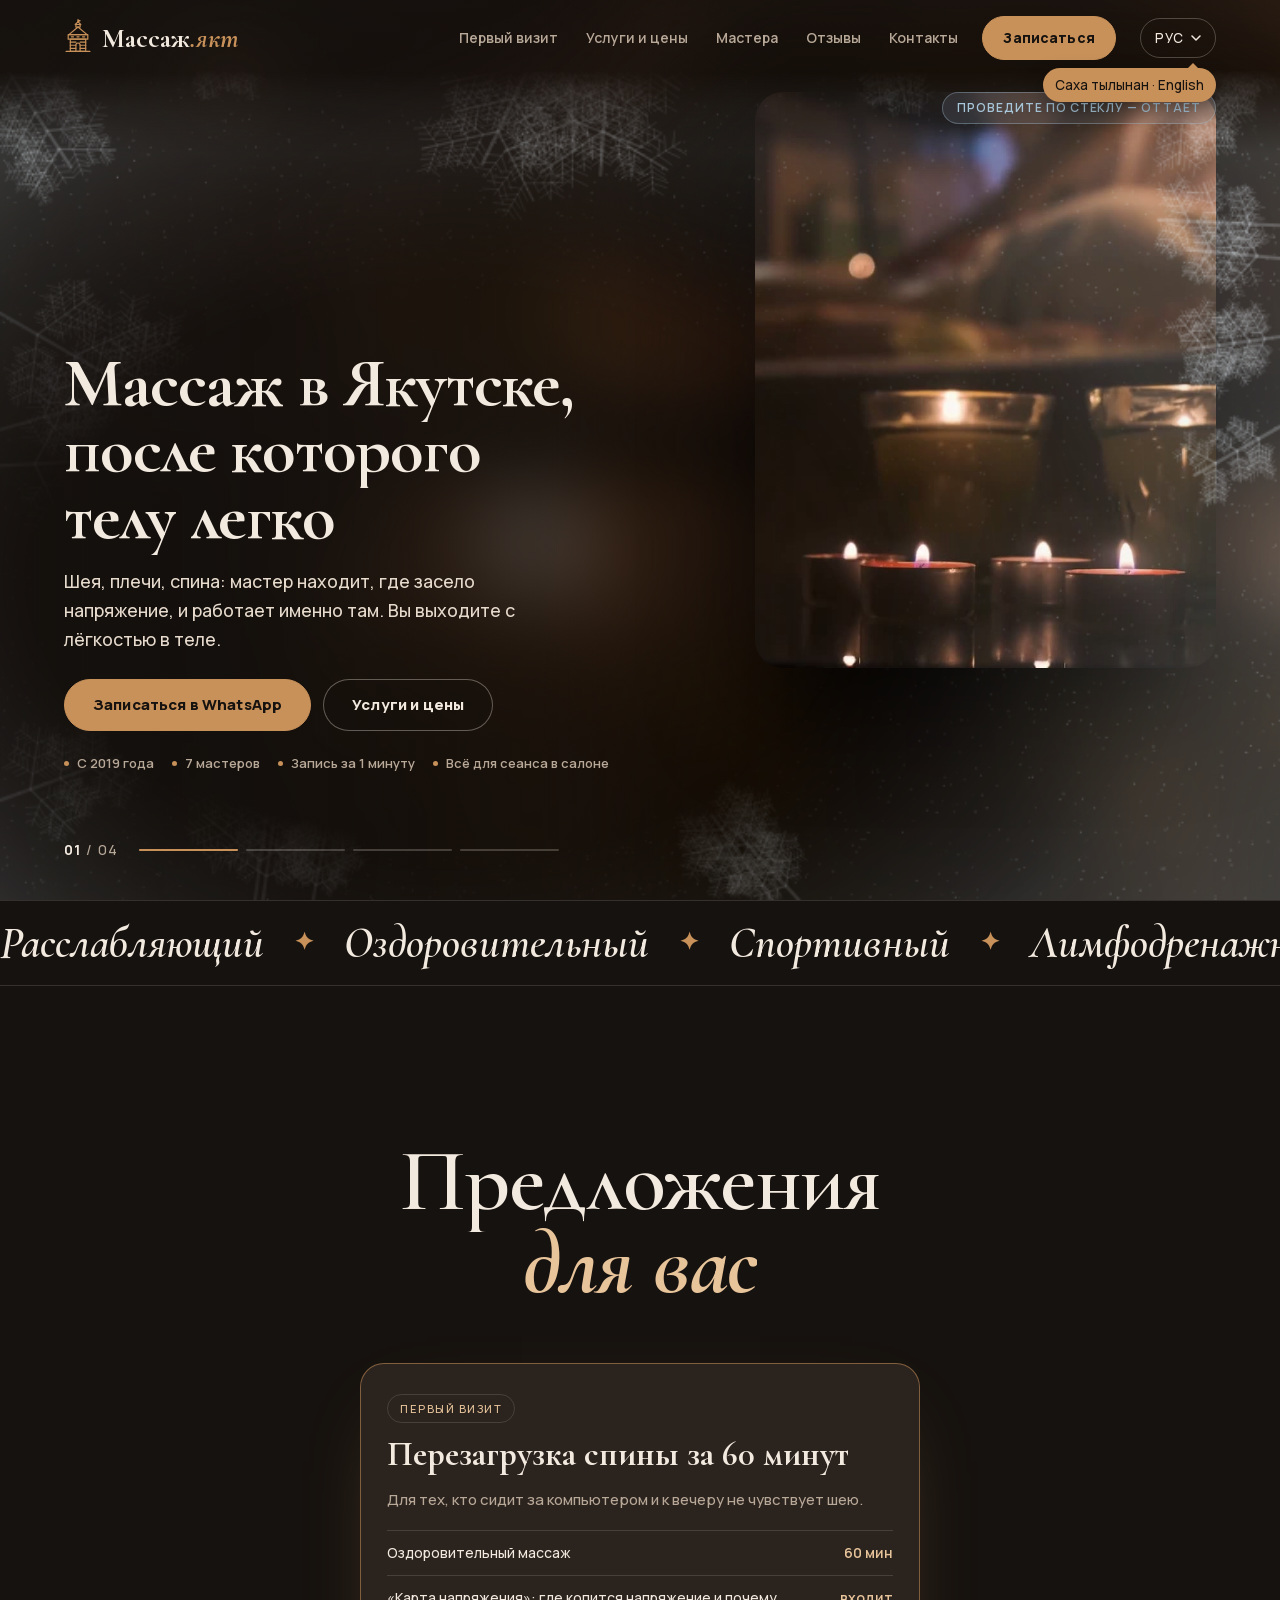
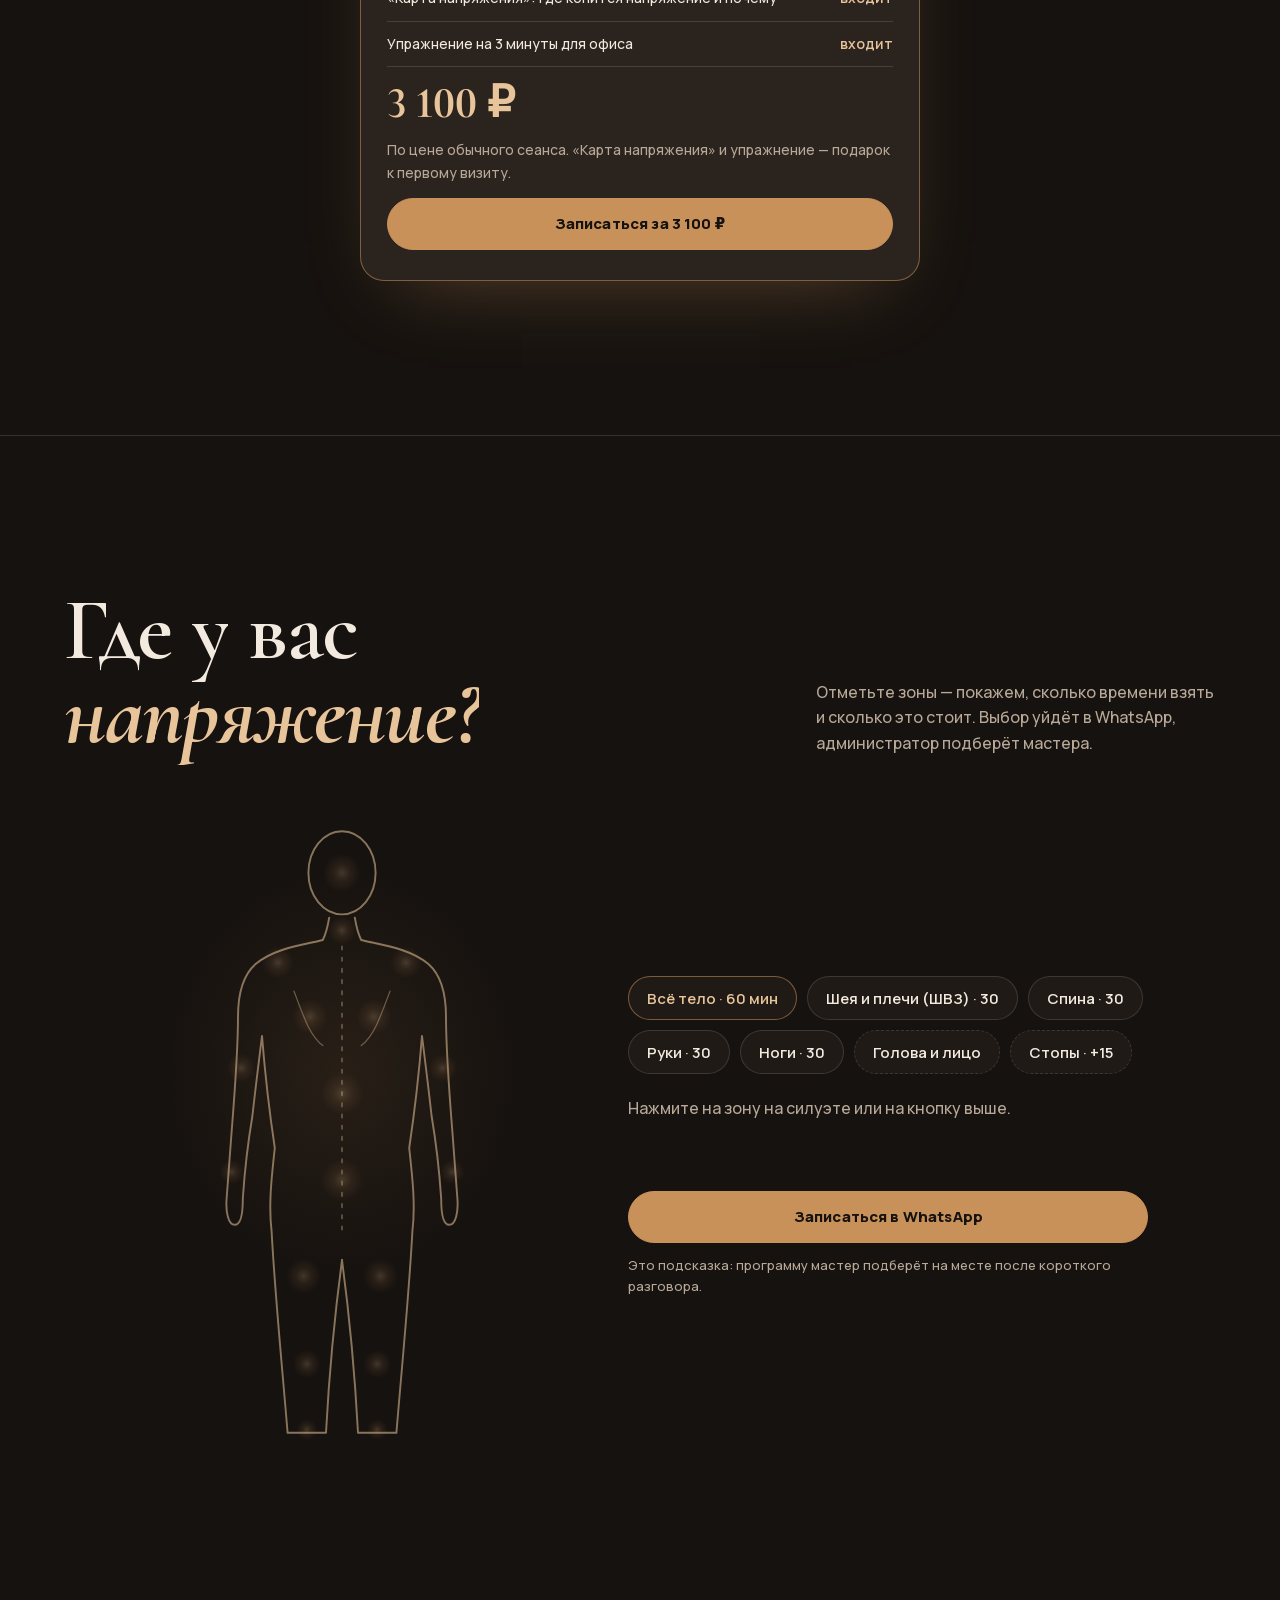
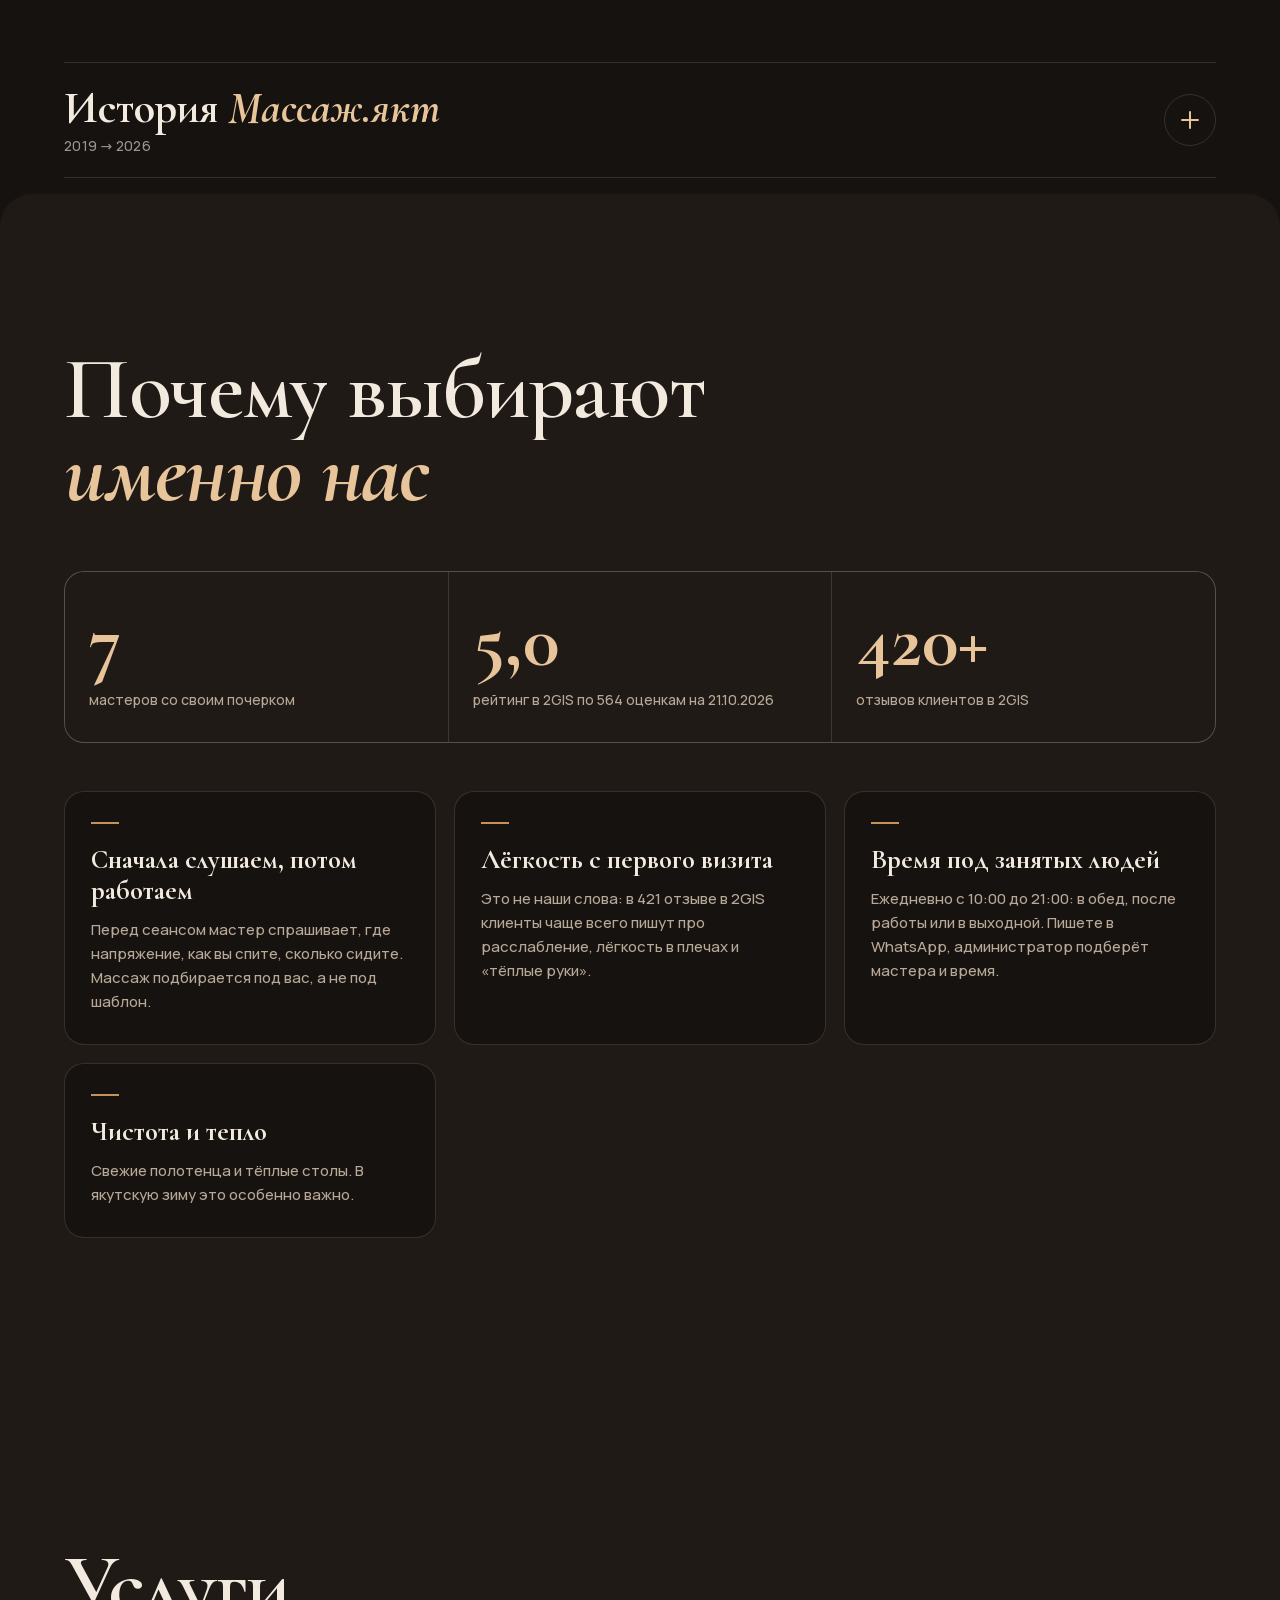
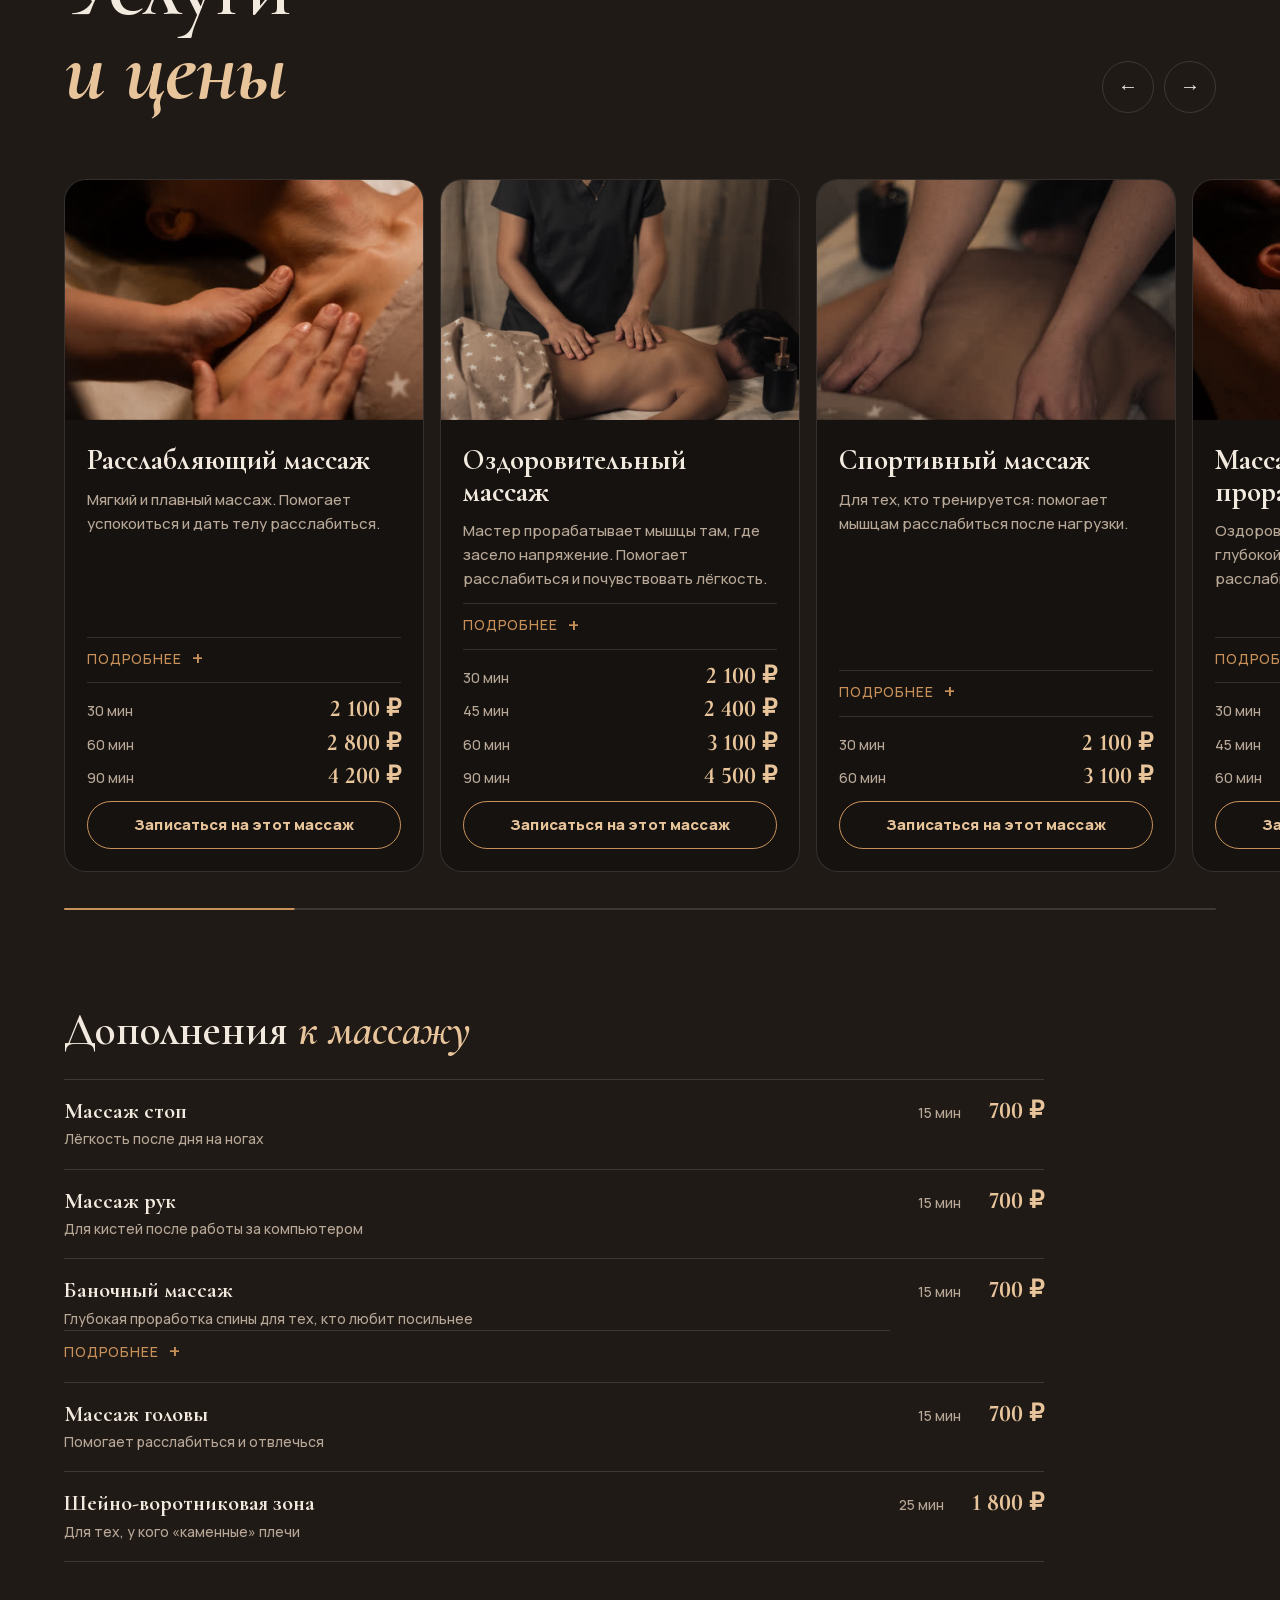
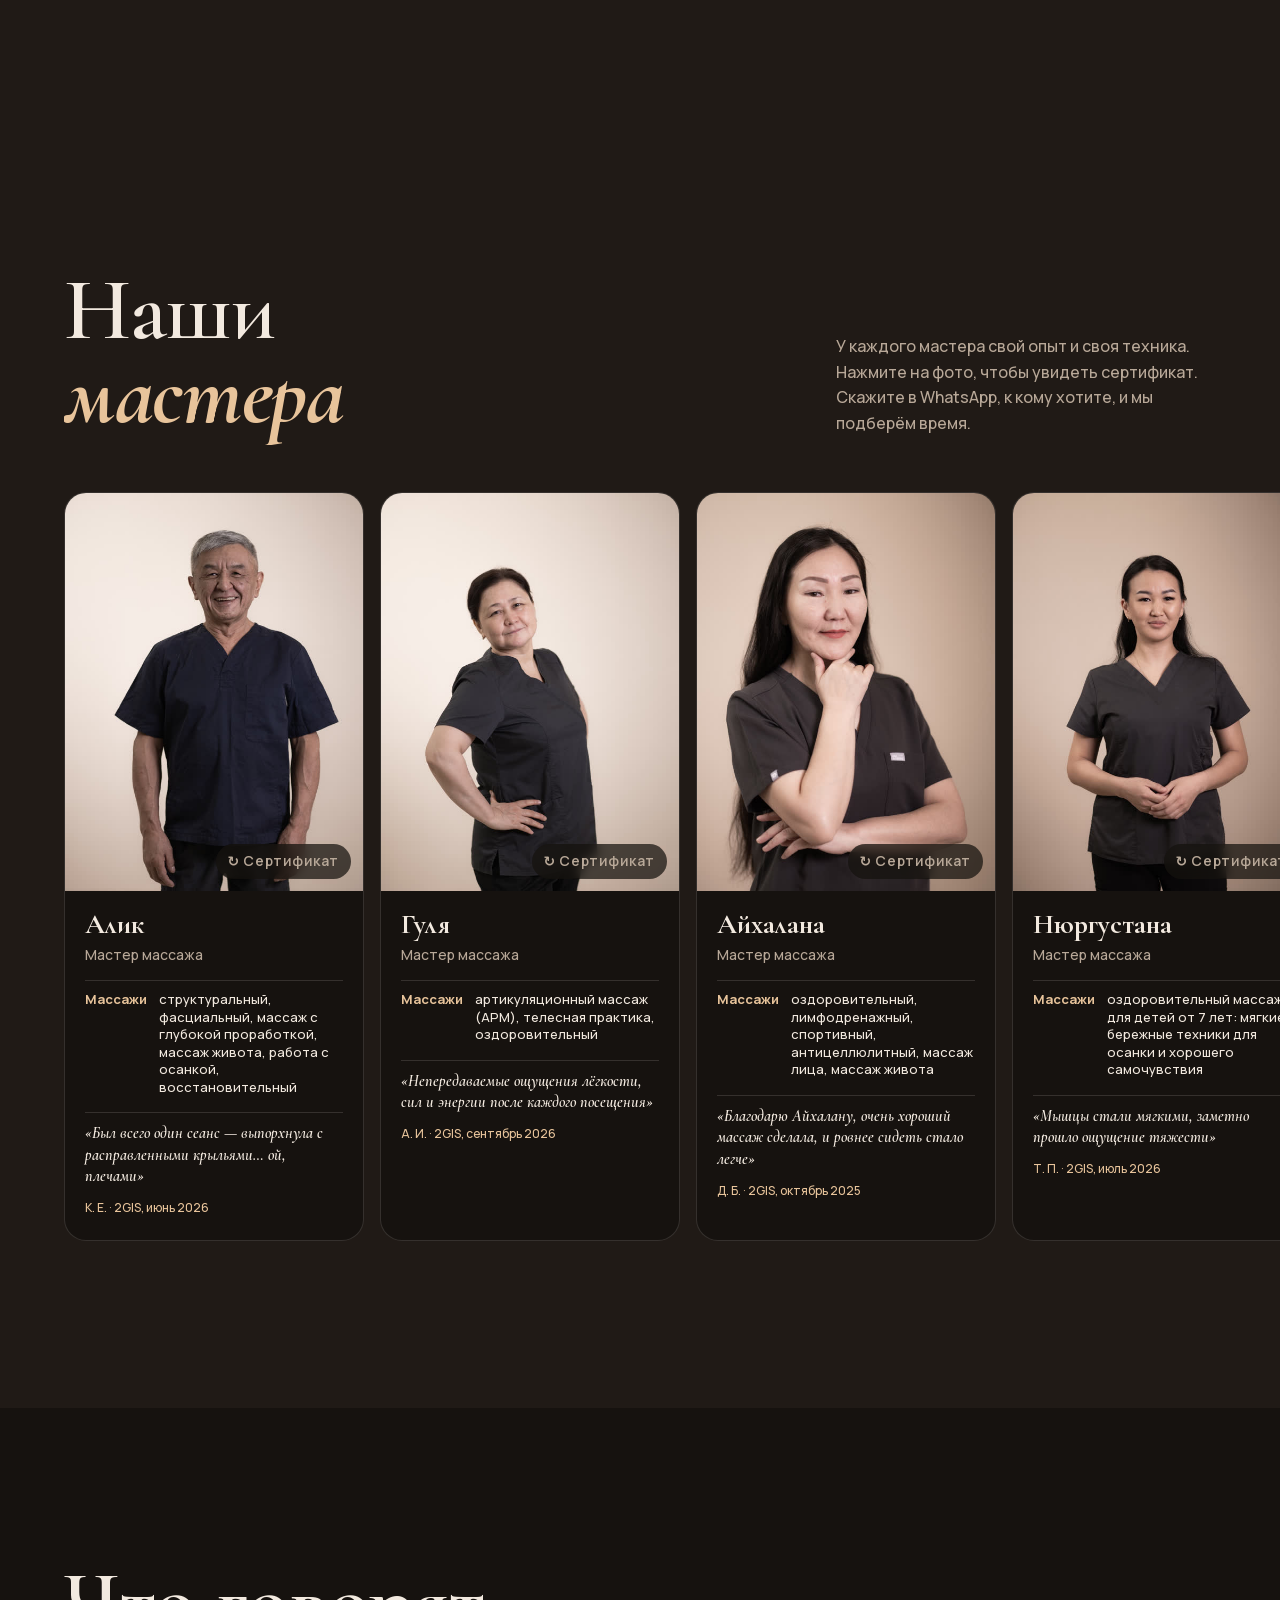
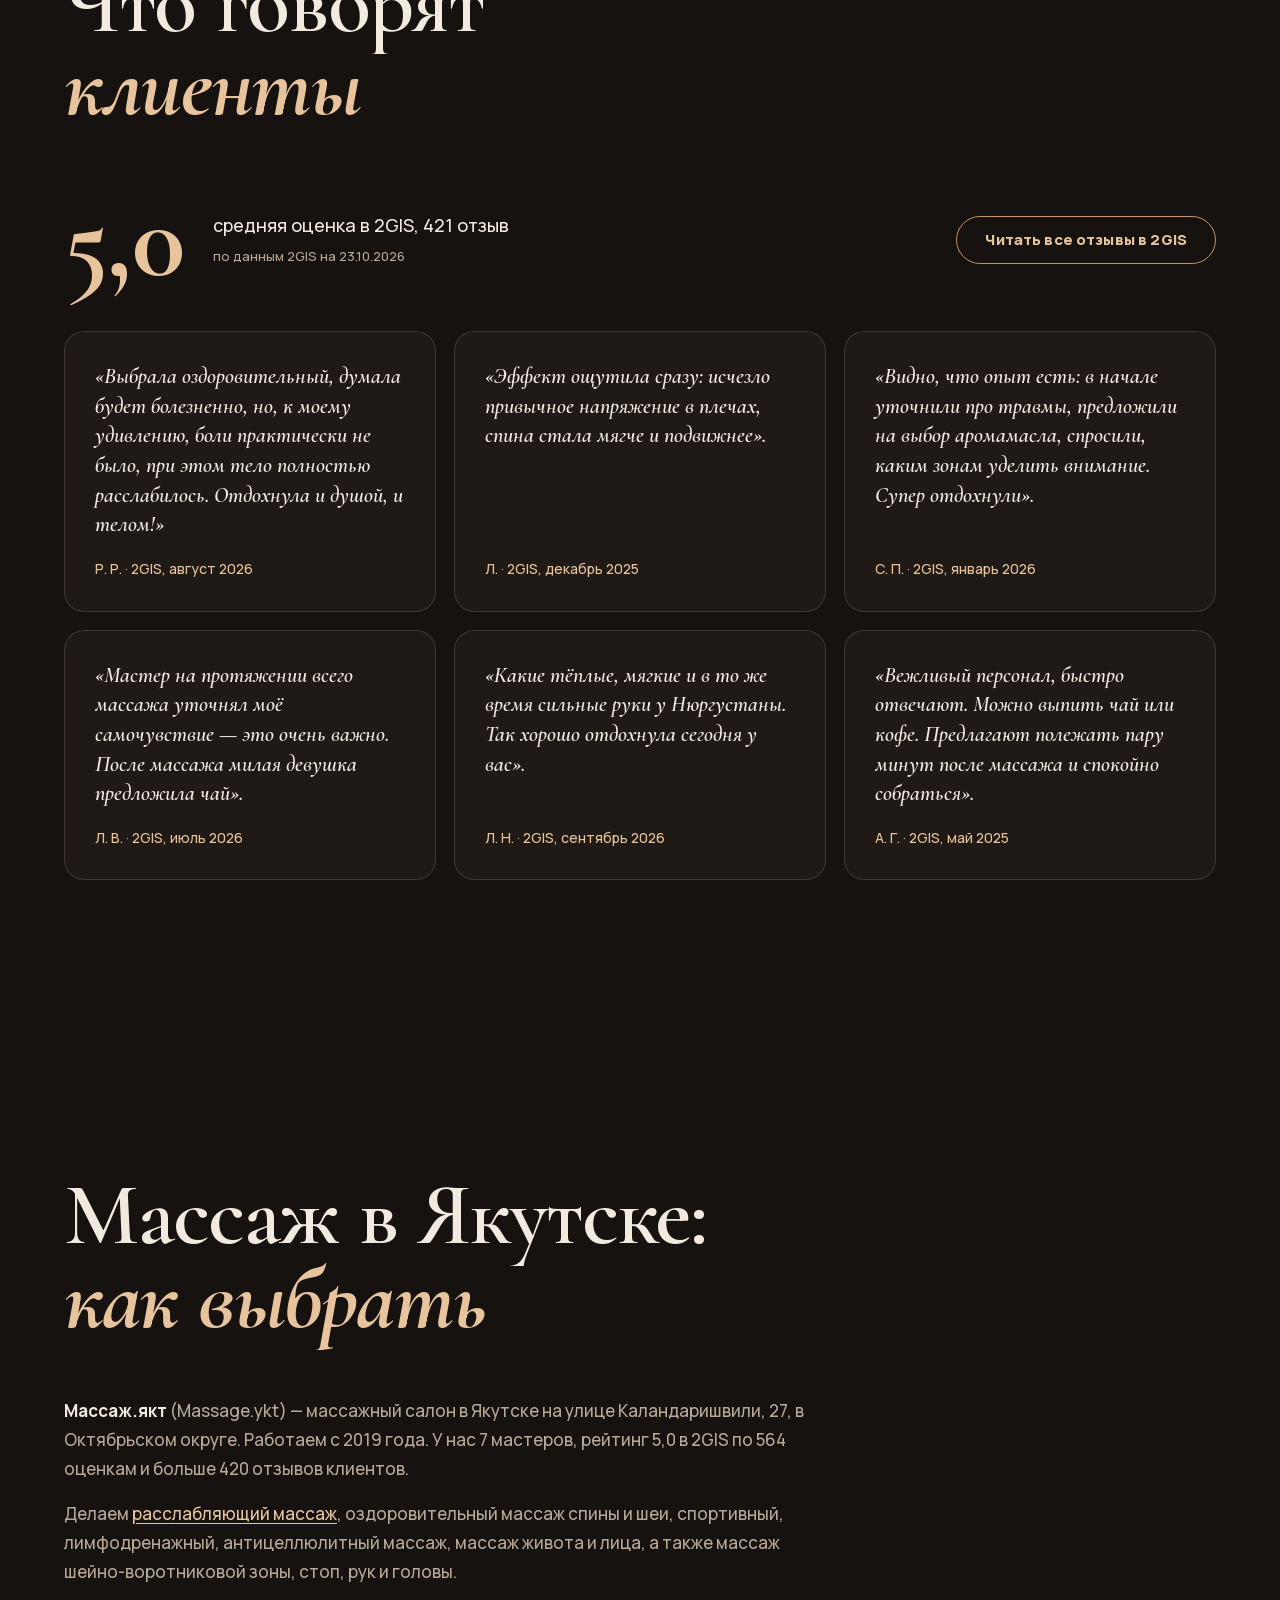
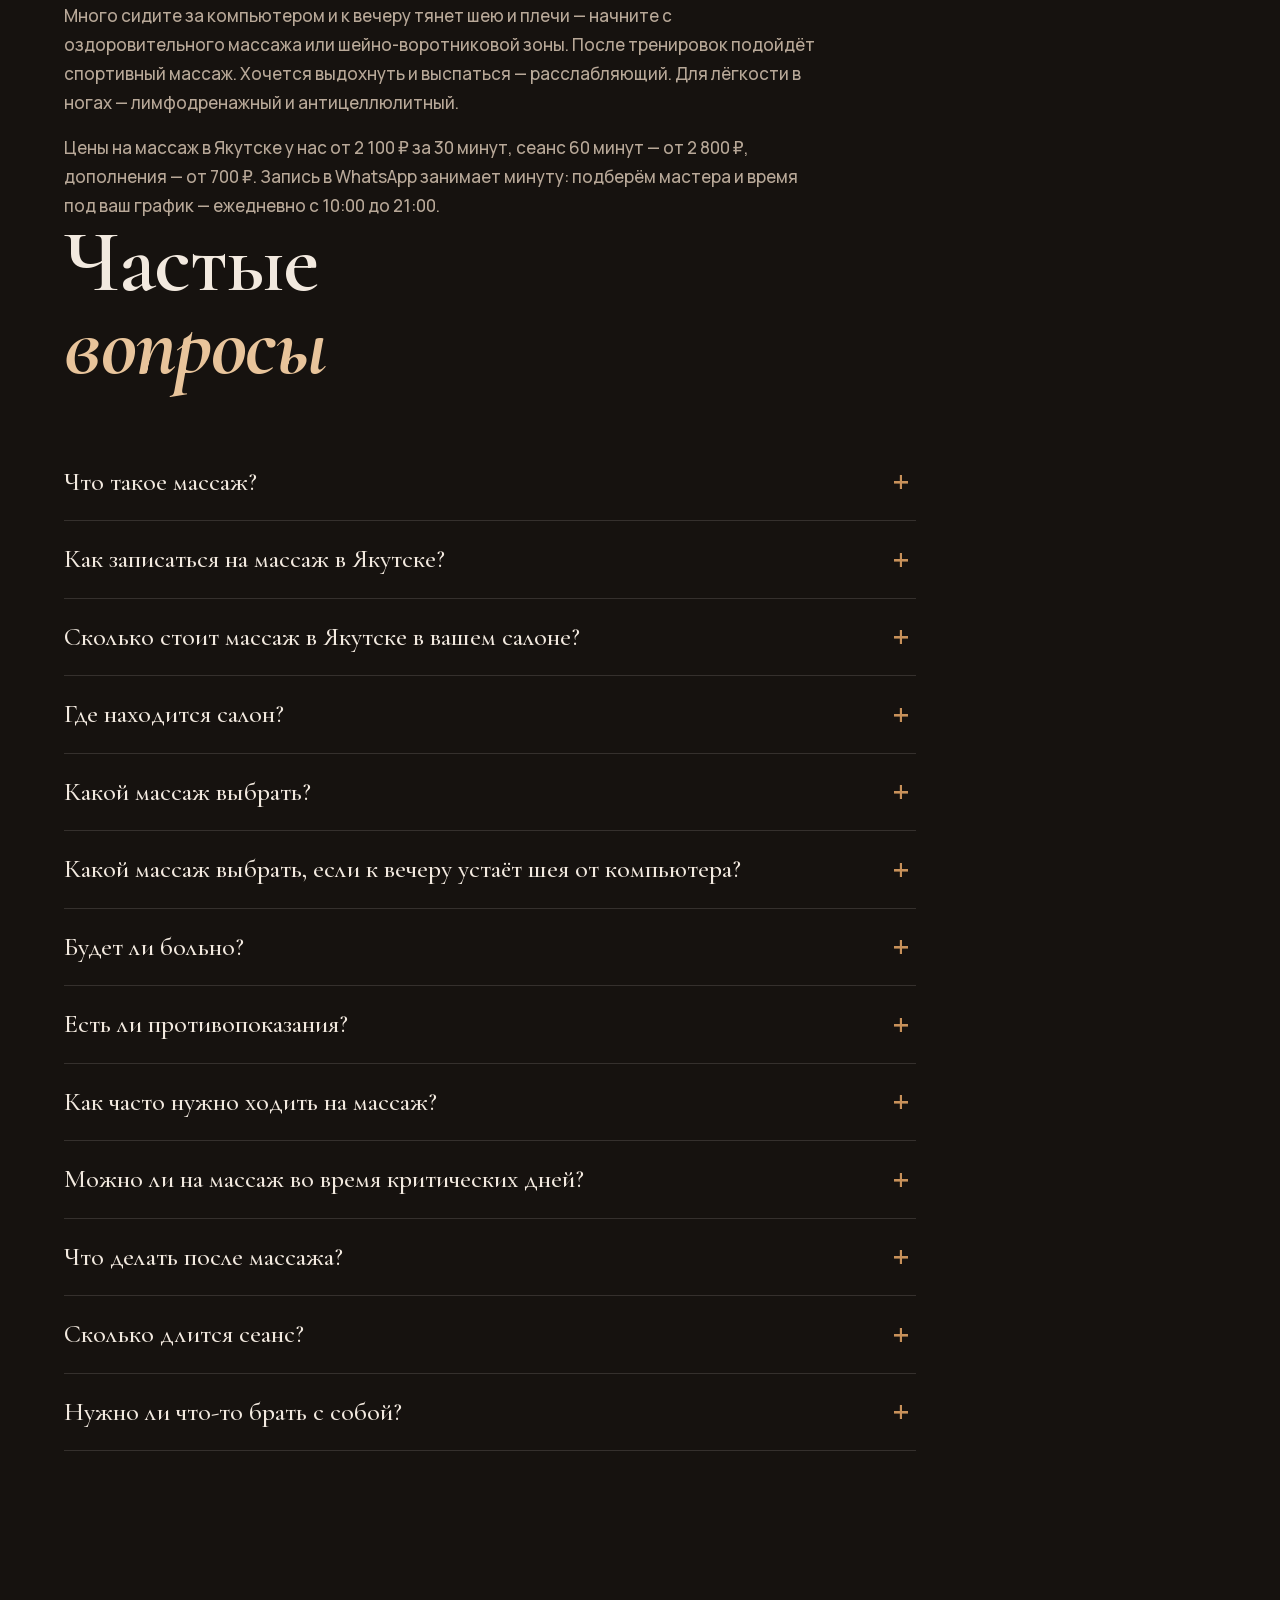
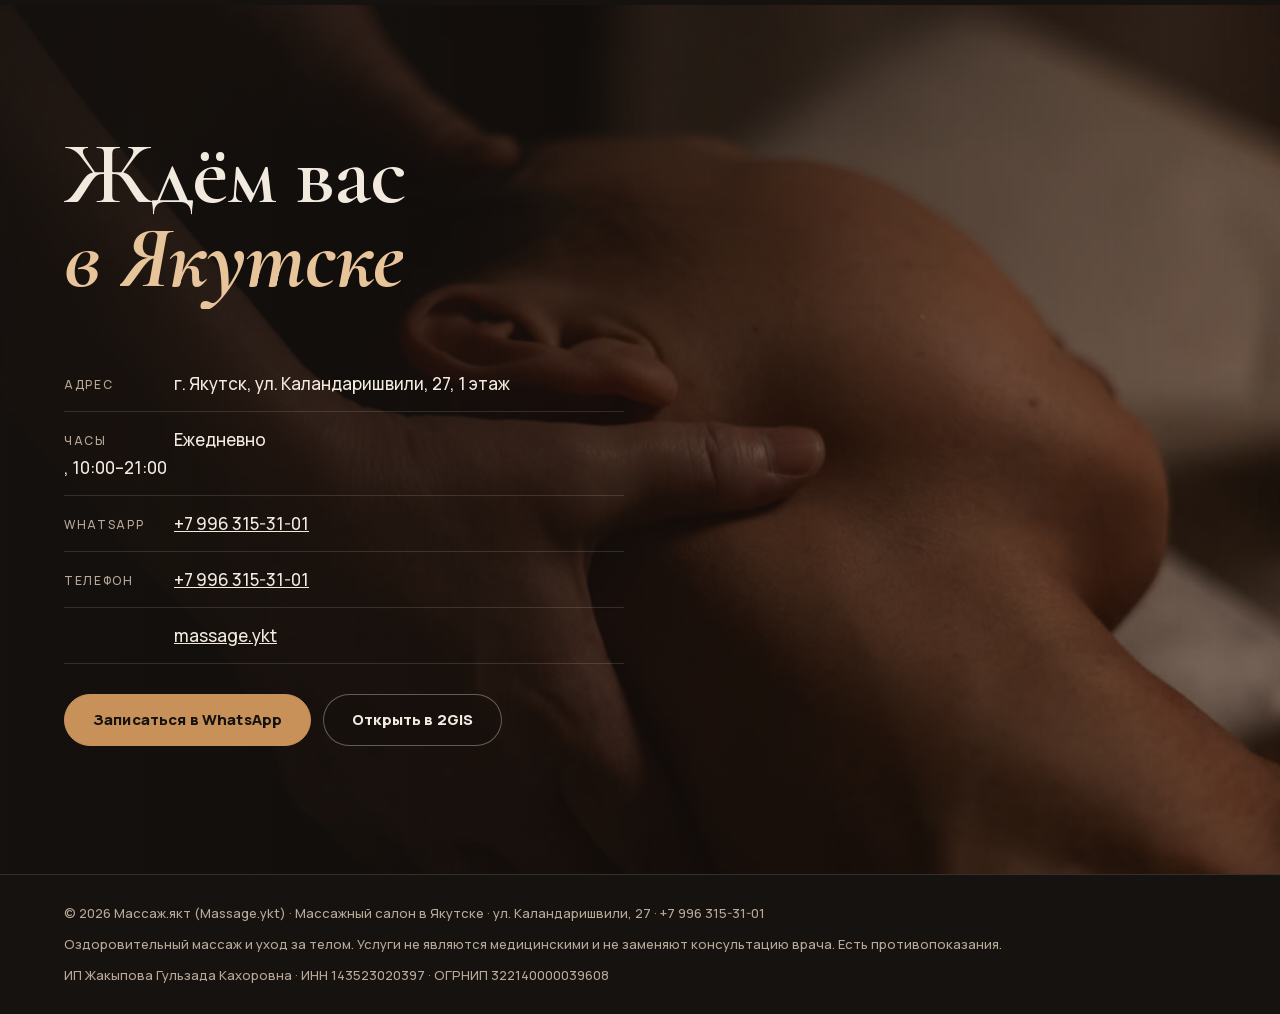
==== commit aff7dbae: "seo: подтверждение Яндекс Вебмастера" ====
--- a/index.html
+++ b/index.html
@@ -32,8 +32,7 @@
   <meta name="twitter:description" content="7 мастеров, рейтинг 5,0 в 2GIS, цены от 2 100 ₽. Каландаришвили, 27. Запись в WhatsApp за 1 минуту.">
   <meta name="twitter:image" content="https://massageykt.ru/img/og-massazh-yakutsk.jpg">
   <meta property="og:url" content="https://massageykt.ru/">
-  <!-- [ЗАМЕНИТЬ] код подтверждения из Яндекс.Вебмастера -->
-  <!-- <meta name="yandex-verification" content="XXXXXXXX"> -->
+  <meta name="yandex-verification" content="449ce7657b4cef07">
   <!-- [ЗАМЕНИТЬ] код из Google Search Console (HTML-тег) -->
   <!-- <meta name="google-site-verification" content="XXXXXXXX"> -->
   <link rel="icon" type="image/svg+xml" href="data:image/svg+xml,%3Csvg%20xmlns%3D%22http%3A//www.w3.org/2000/svg%22%20viewBox%3D%22-4%20-2%2048%2052%22%3E%3Crect%20x%3D%22-4%22%20y%3D%22-2%22%20width%3D%2248%22%20height%3D%2252%22%20rx%3D%2210%22%20fill%3D%22%2316120f%22/%3E%3Cg%20fill%3D%22none%22%20stroke%3D%22%23c8915a%22%20stroke-width%3D%222.4%22%20stroke-linejoin%3D%22round%22%20stroke-linecap%3D%22round%22%3E%3Cpath%20d%3D%22M20%204V0.8%22/%3E%3Cpath%20d%3D%22M20%201.2l3%201.1-3%201.1%22/%3E%3Cpath%20d%3D%22M16%207.6L20%203.8l4%203.8%22/%3E%3Cpath%20d%3D%22M17%207.6h6v3.6h-6z%22/%3E%3Cpath%20d%3D%22M20%2011.2L7%2022h26z%22/%3E%3Cpath%20d%3D%22M6%2022h28v6.5H6z%22/%3E%3Cpath%20d%3D%22M10.5%2025.2h3M18.5%2025.2h3M26.5%2025.2h3%22/%3E%3Cpath%20d%3D%22M9%2028.5h22V46H9z%22/%3E%3Cpath%20d%3D%22M9%2032.8h8M23%2032.8h8M9%2037.2h8M23%2037.2h8M9%2041.6h8M23%2041.6h8%22/%3E%3Cpath%20d%3D%22M17%2046v-9a3%203%200%200%201%206%200v9%22/%3E%3Cpath%20d%3D%22M3%2046h34%22/%3E%3C/g%3E%3C/svg%3E">
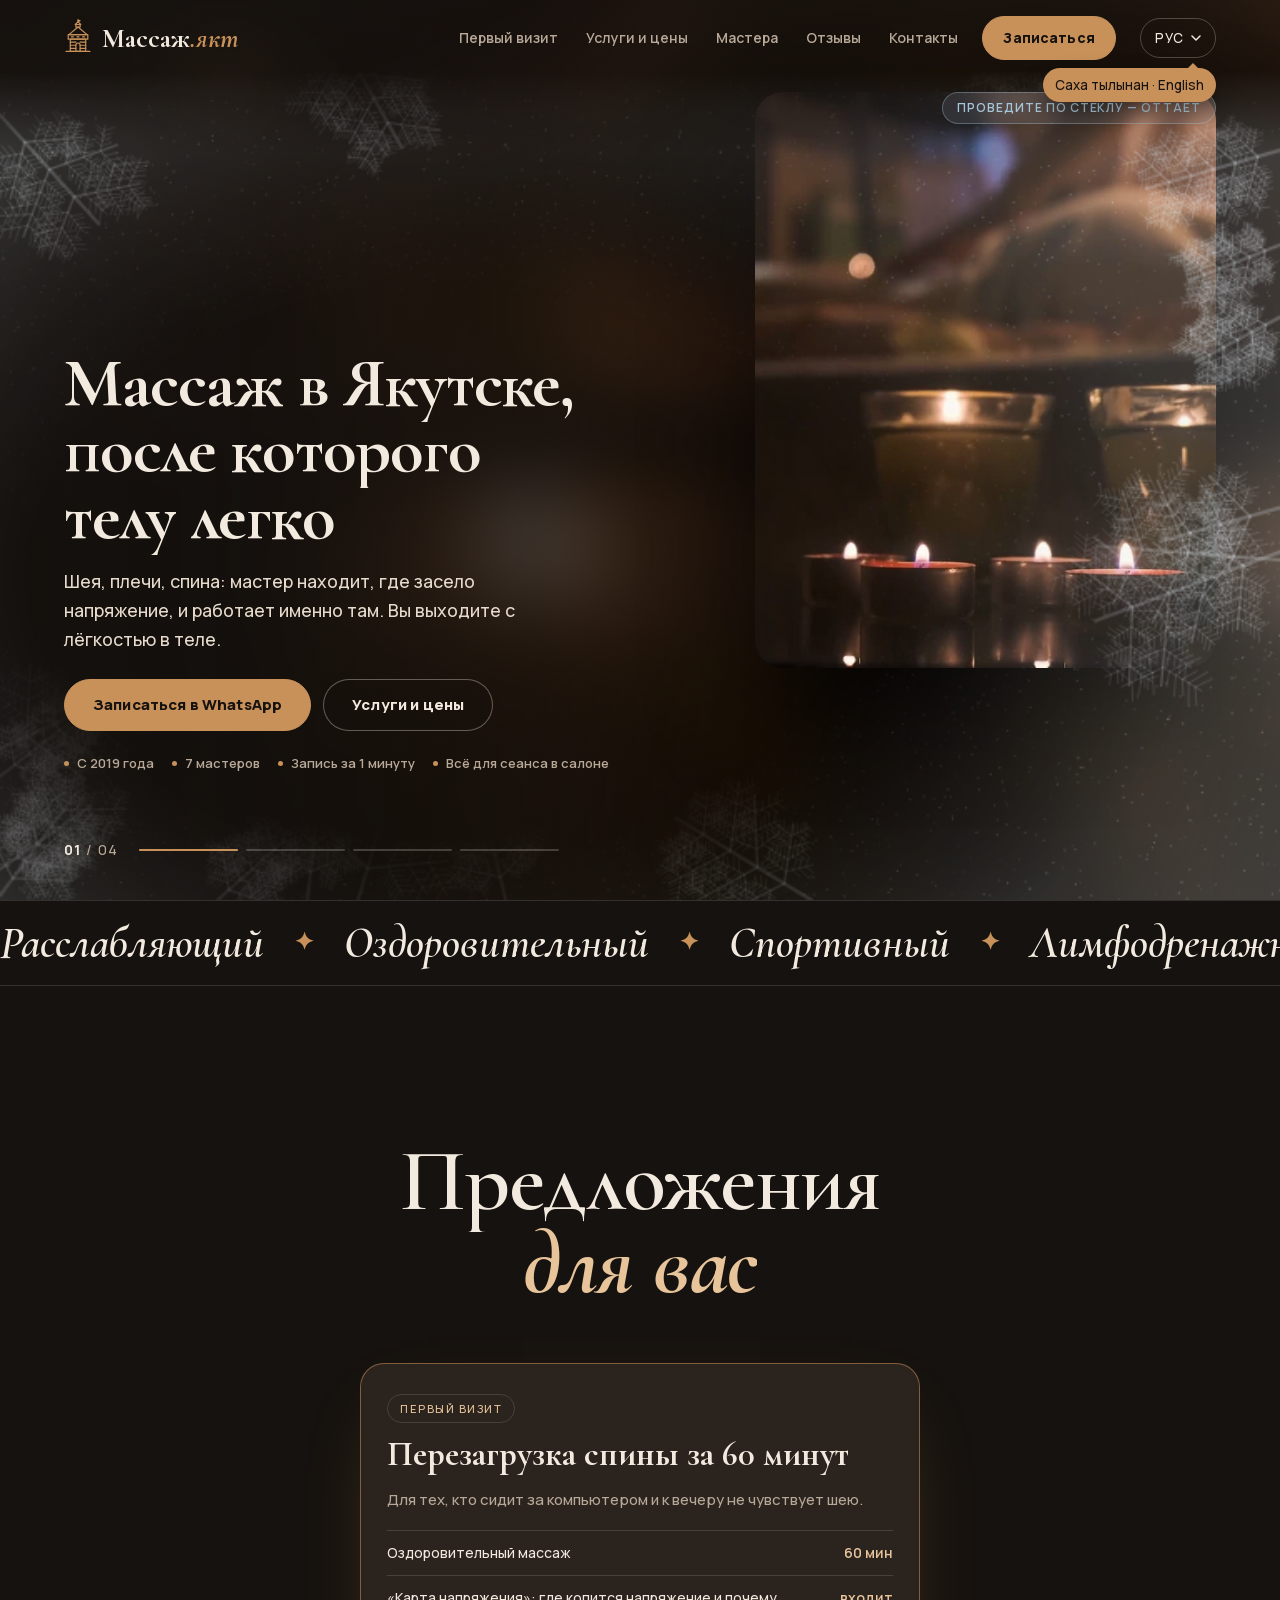
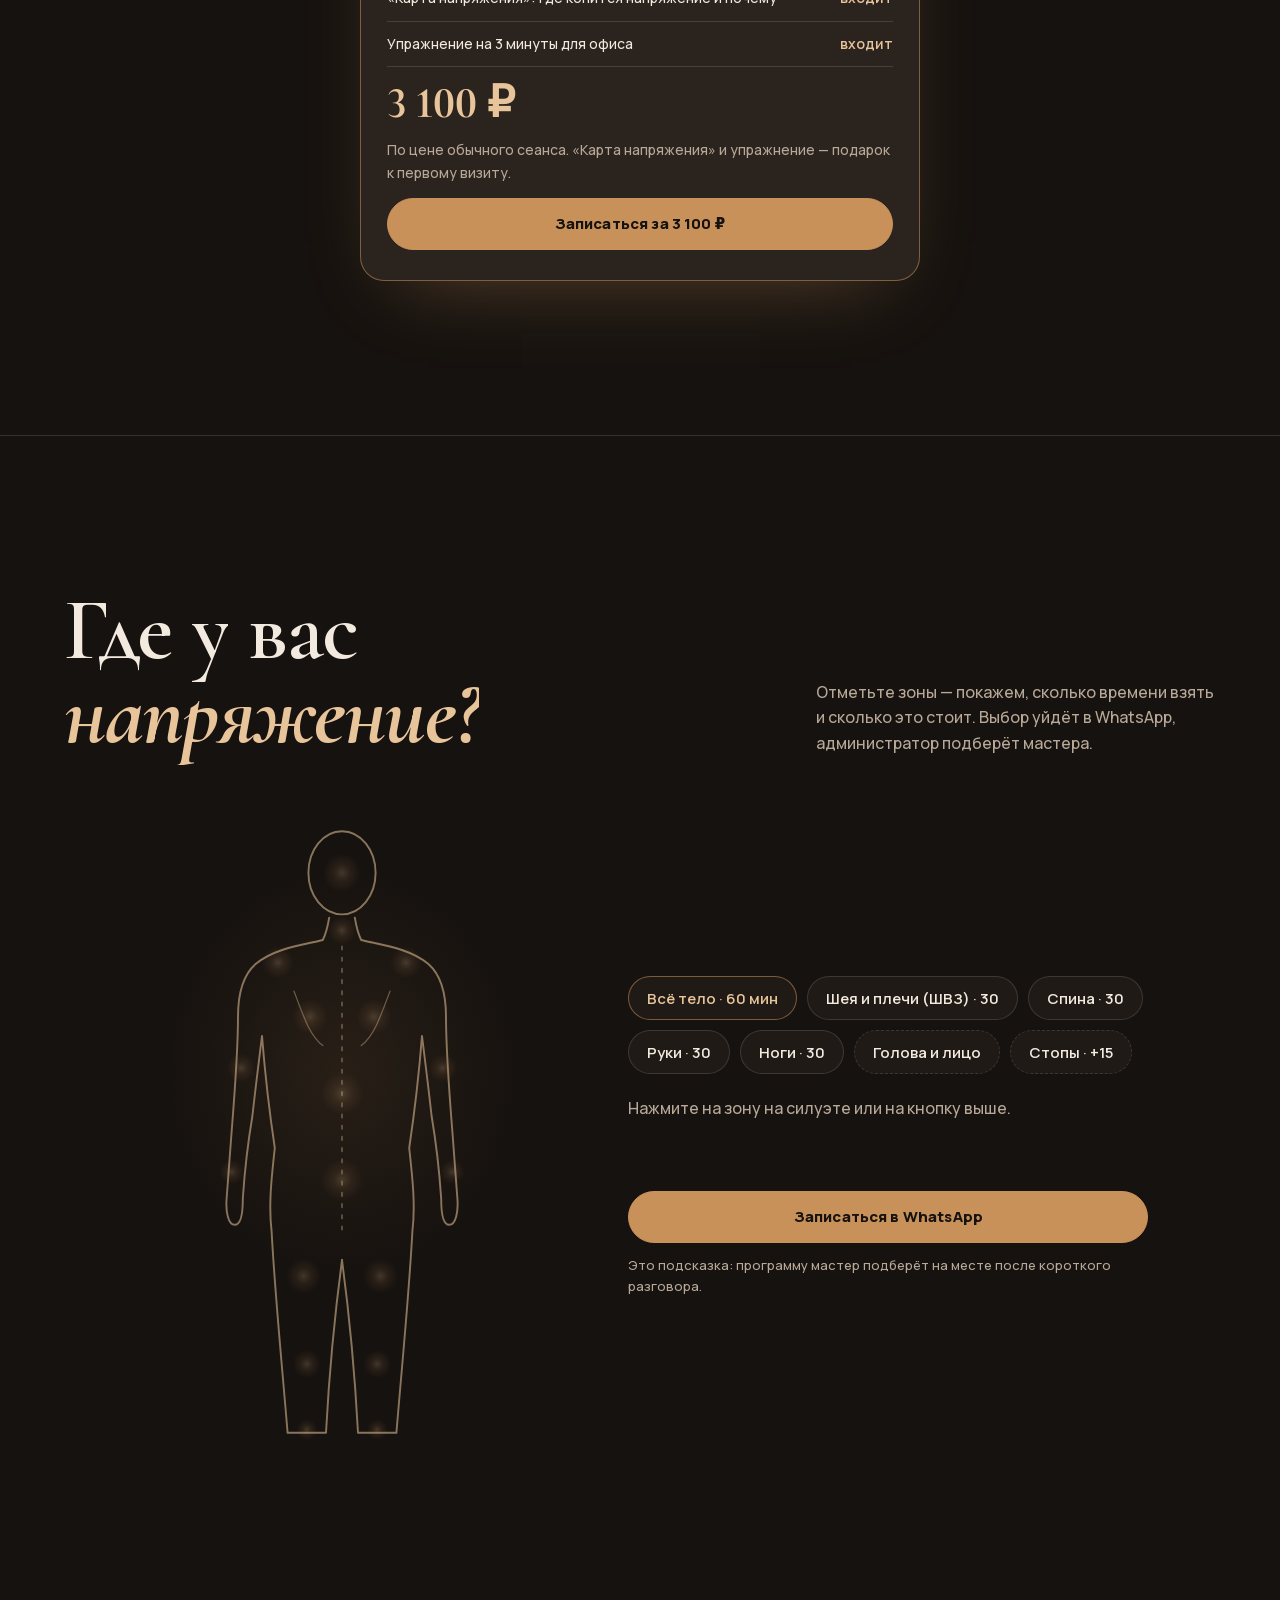
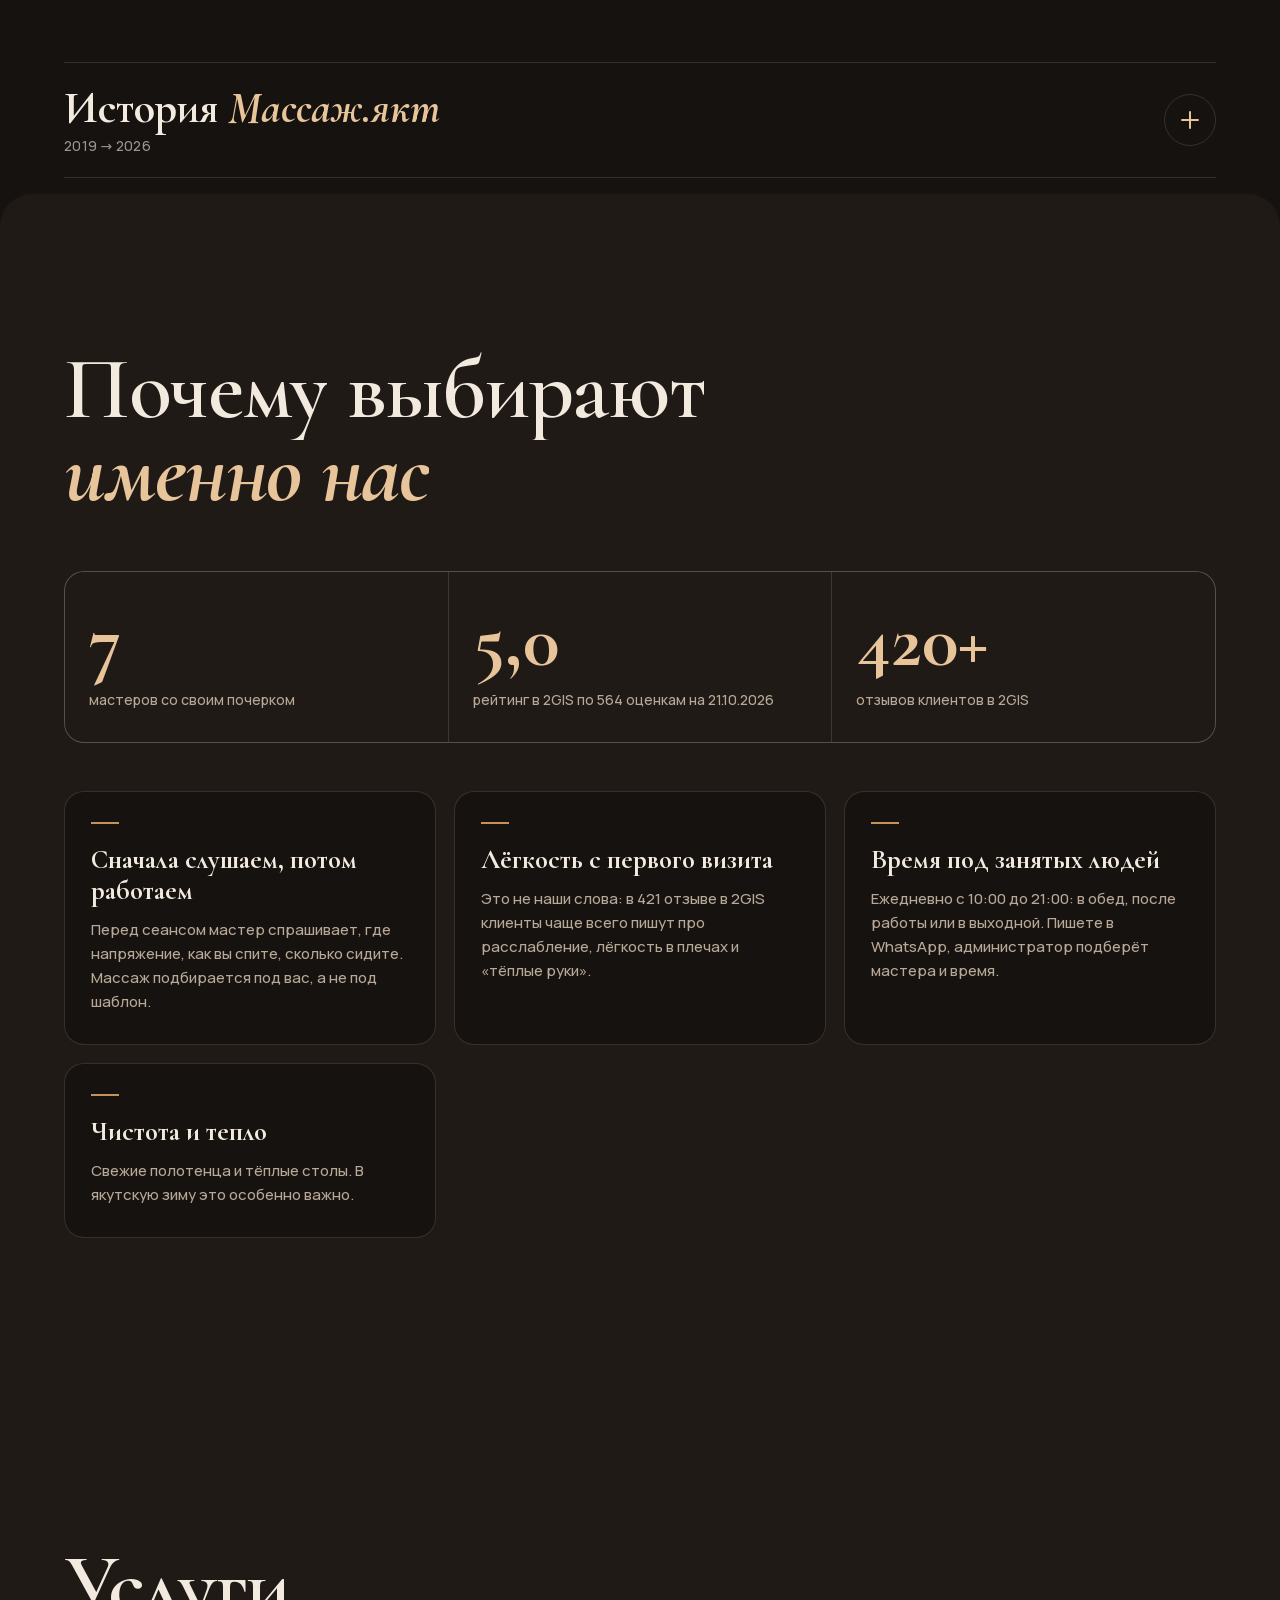
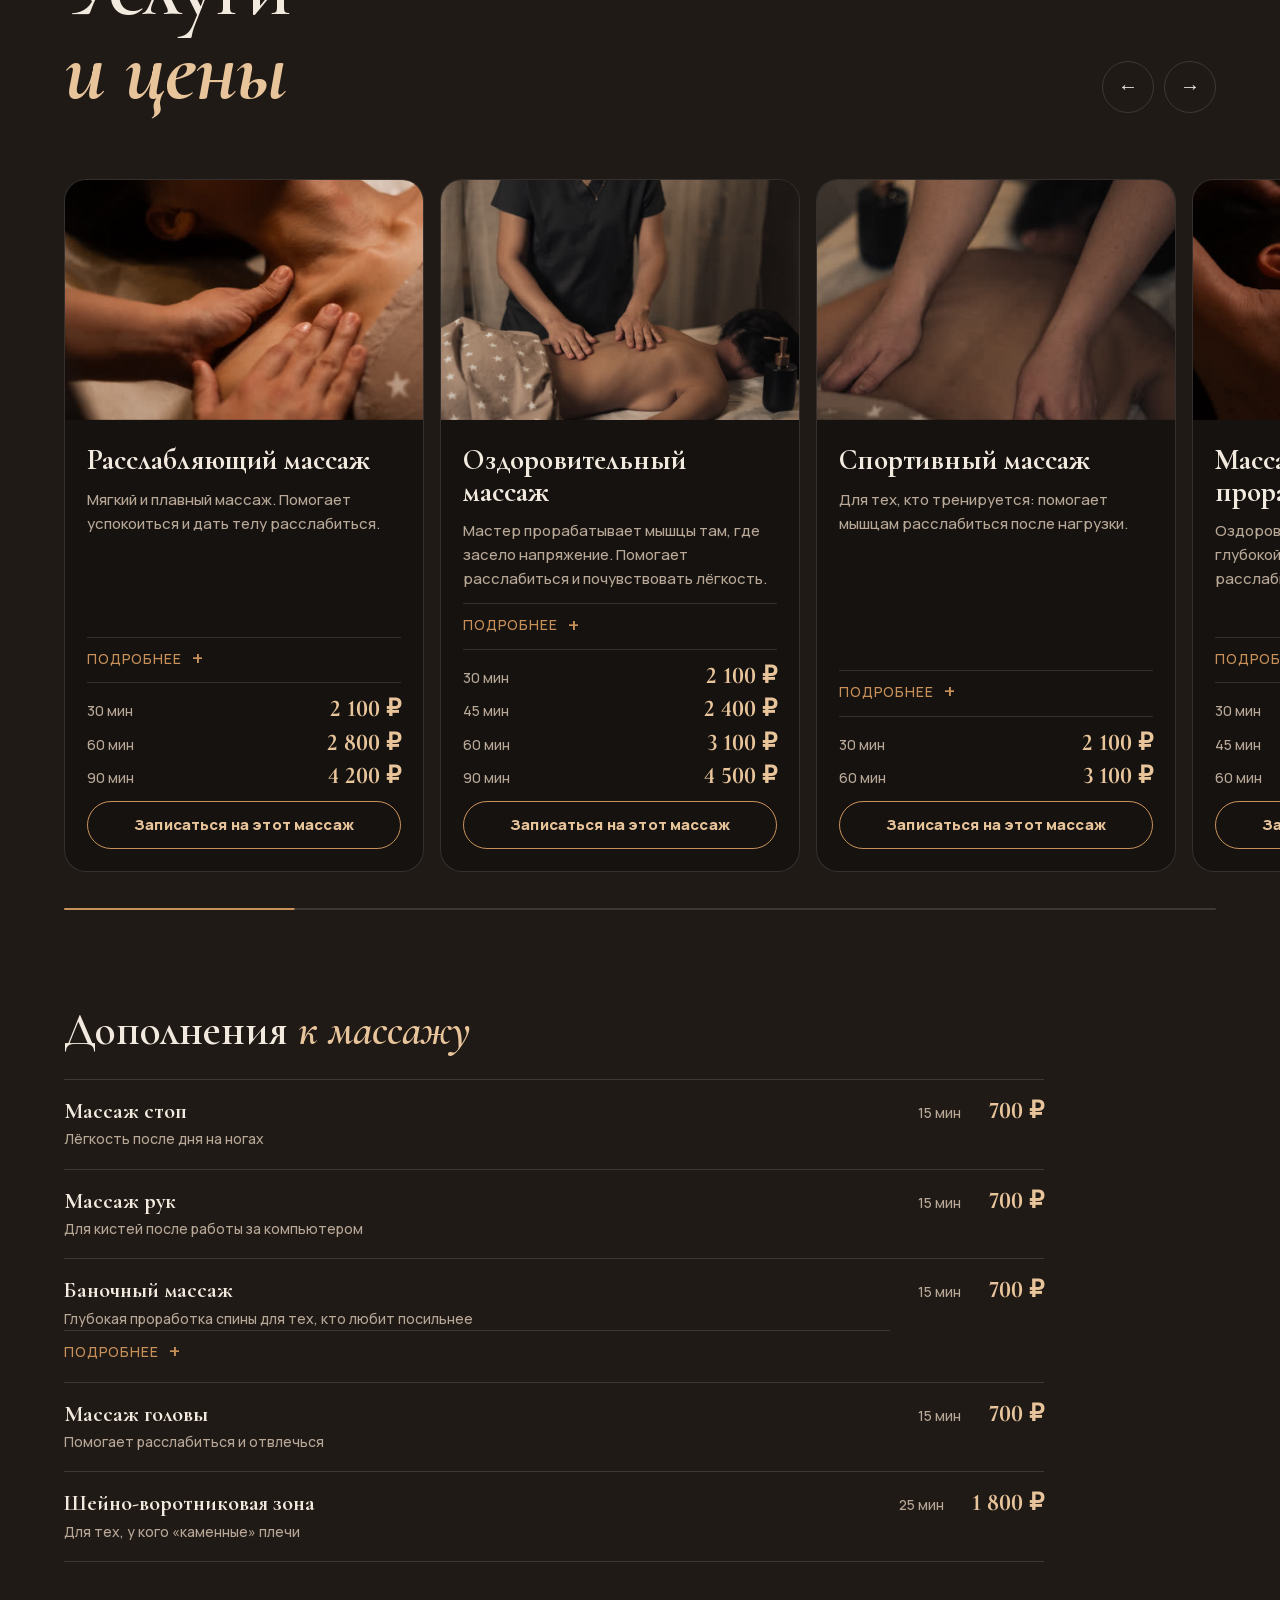
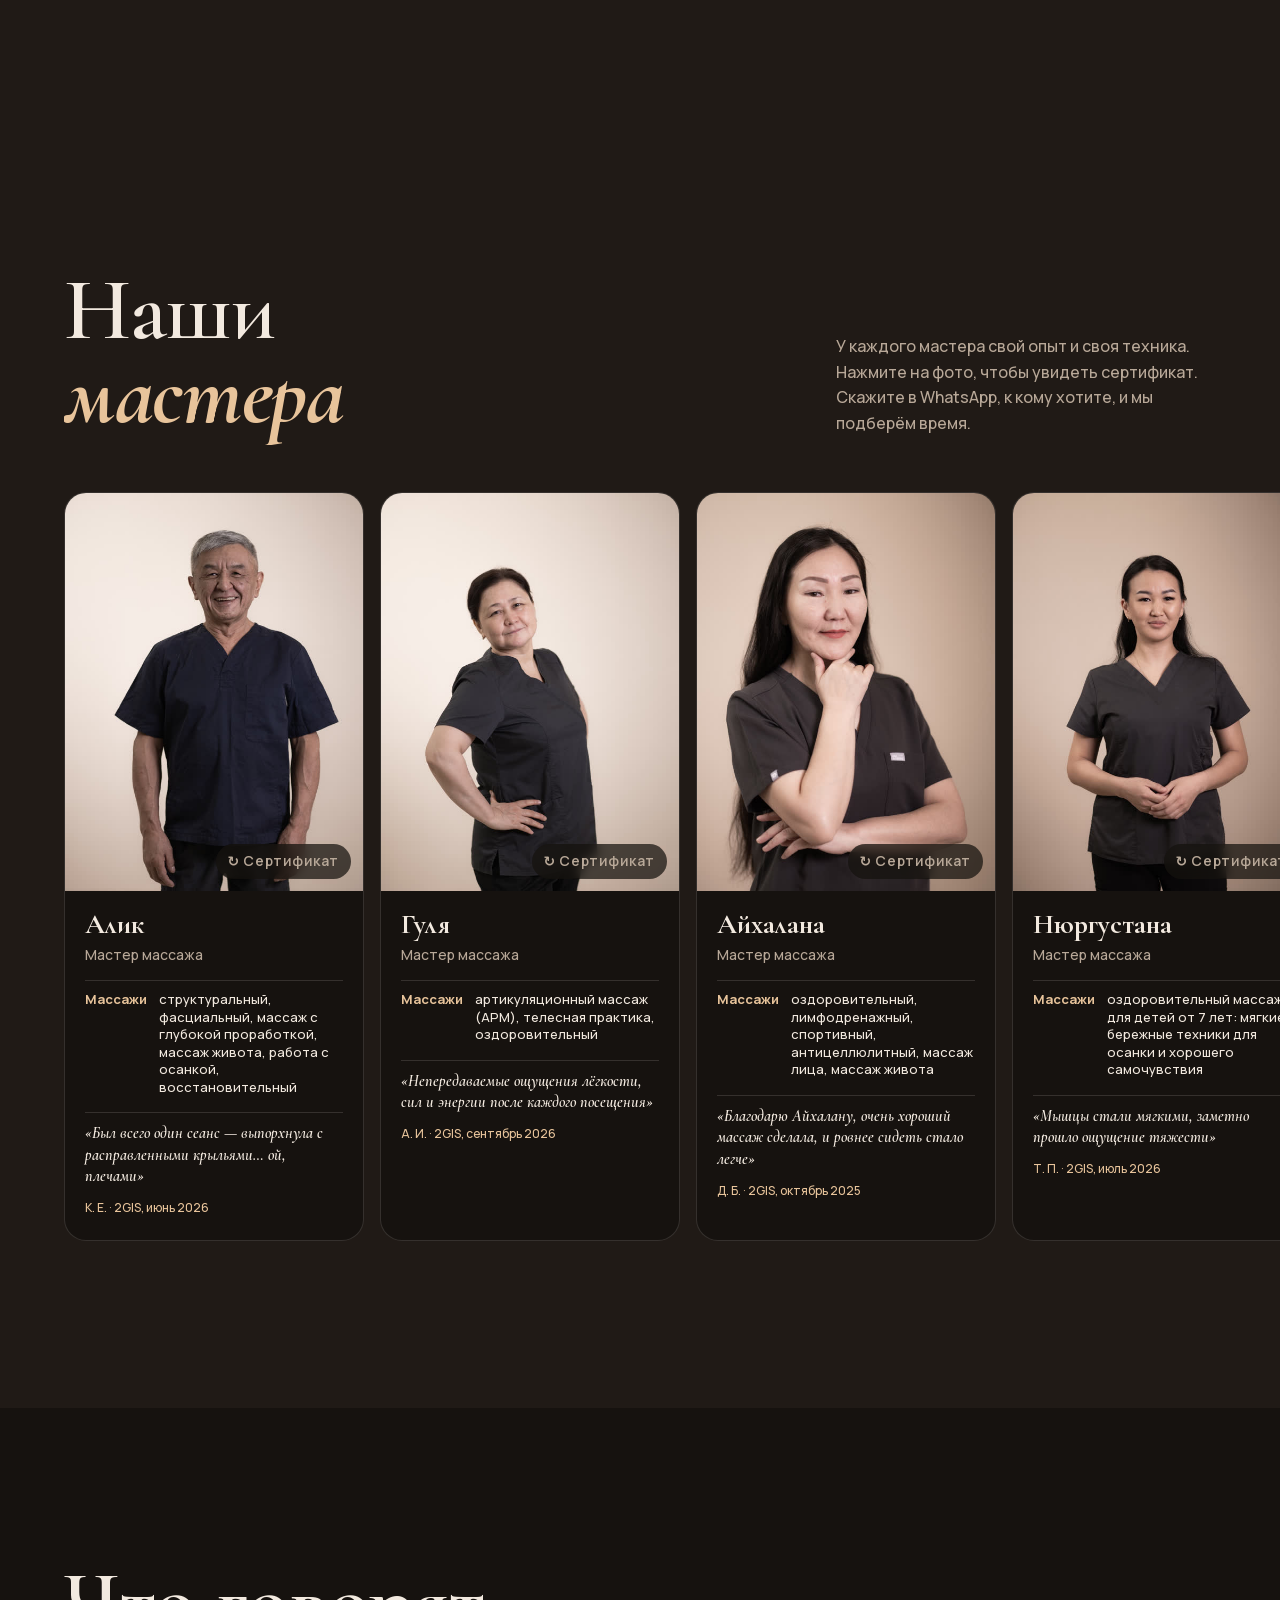
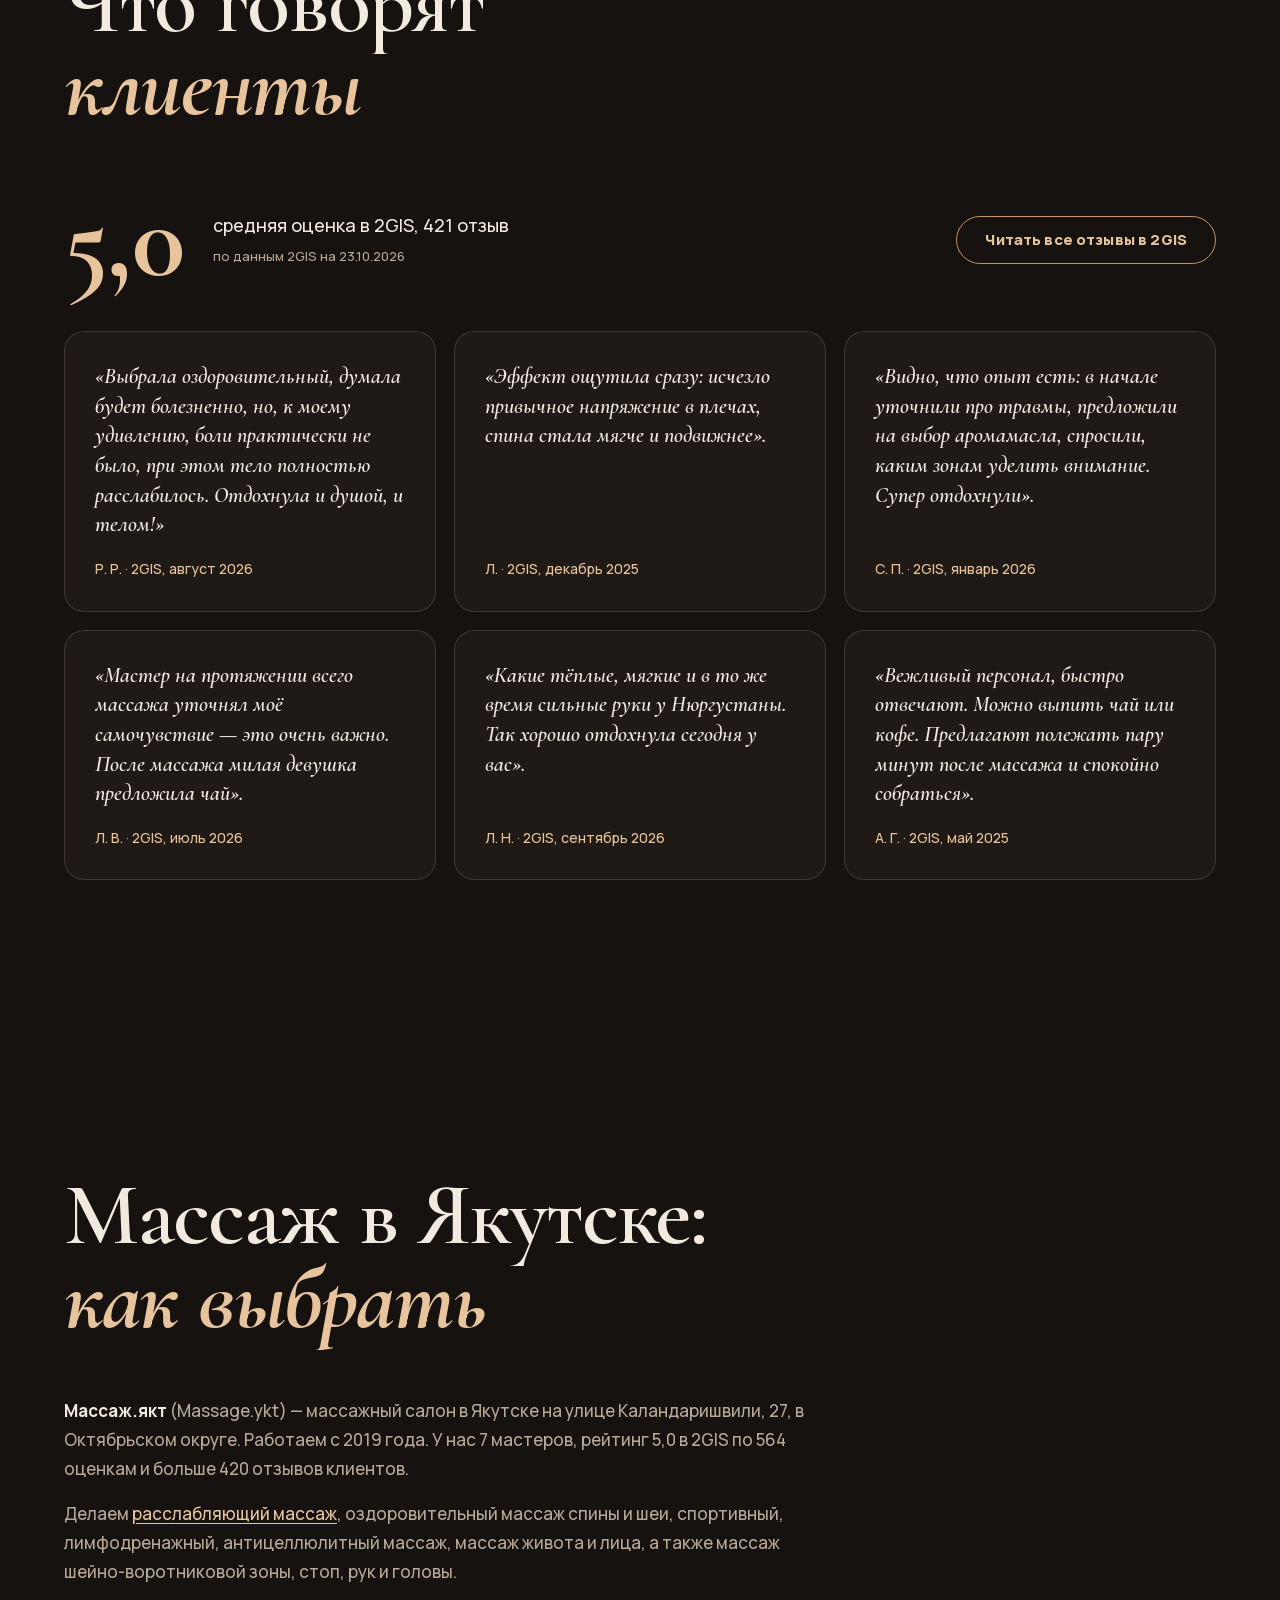
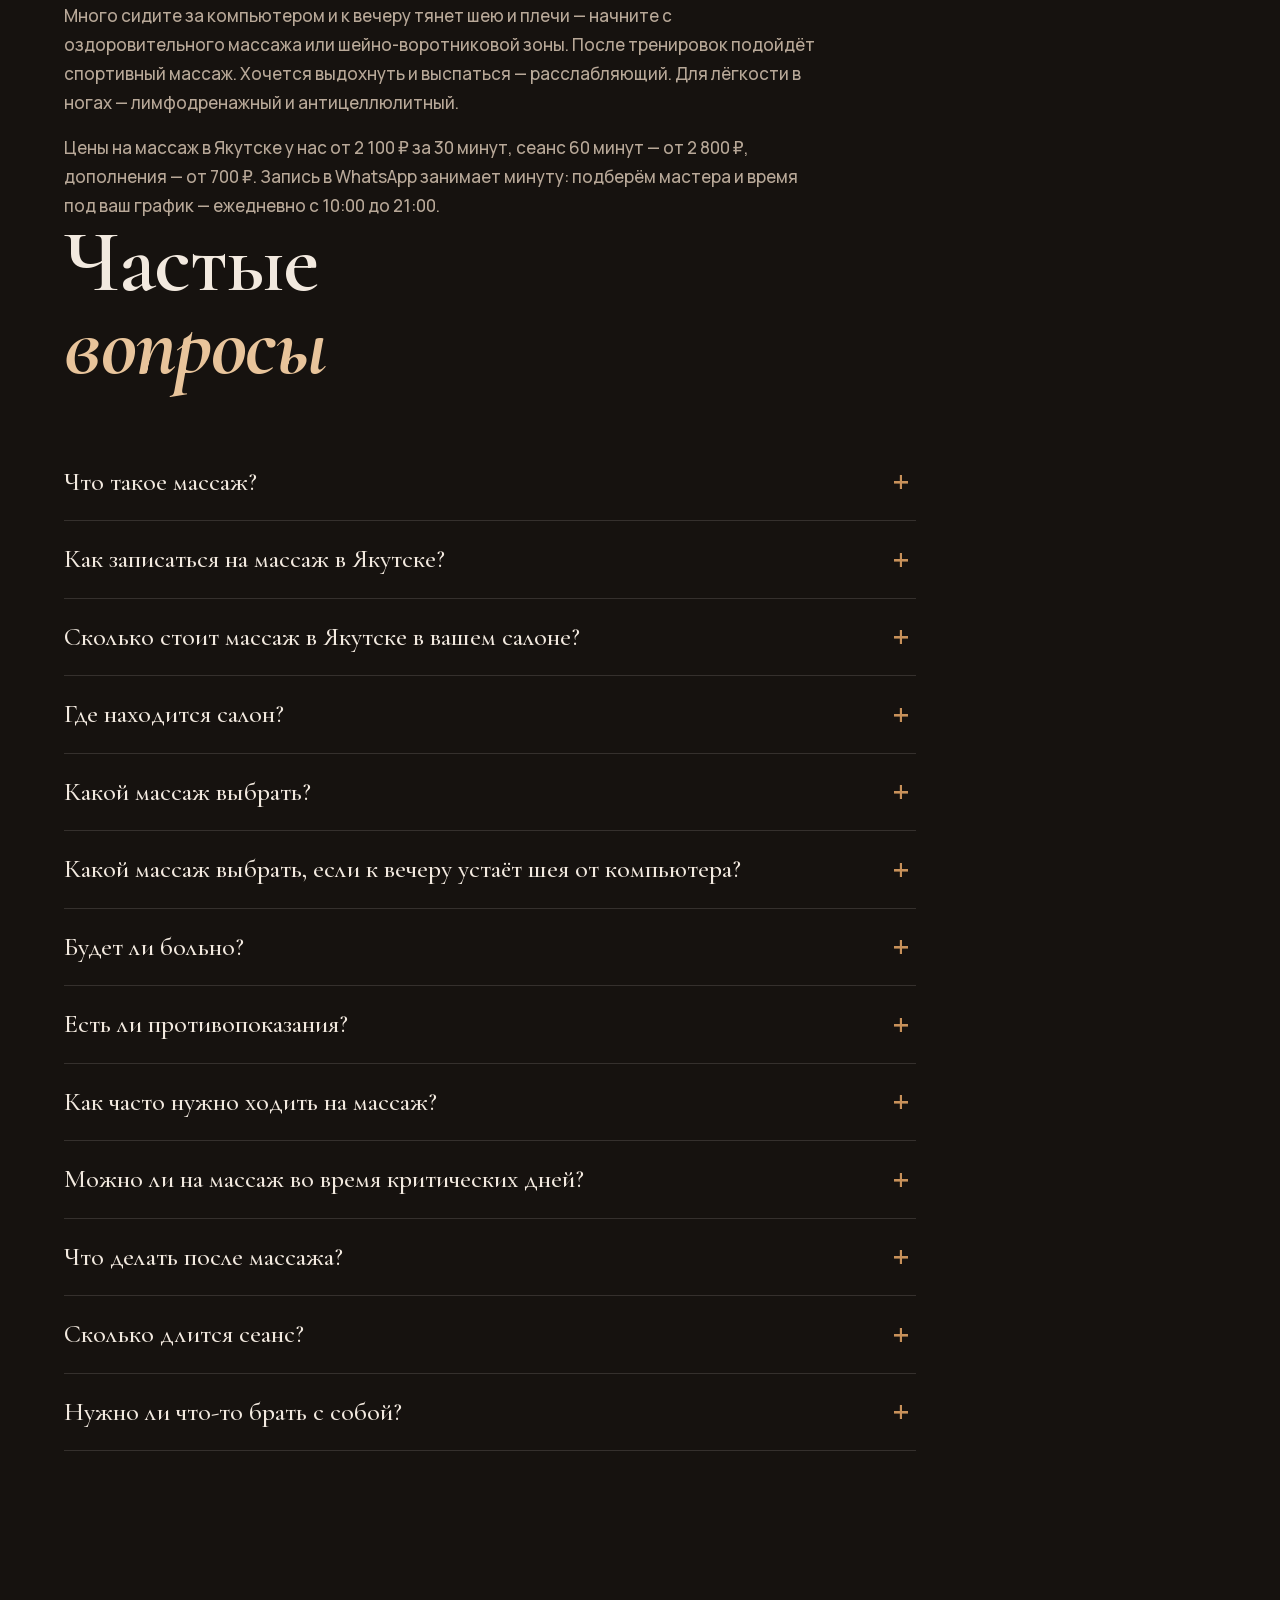
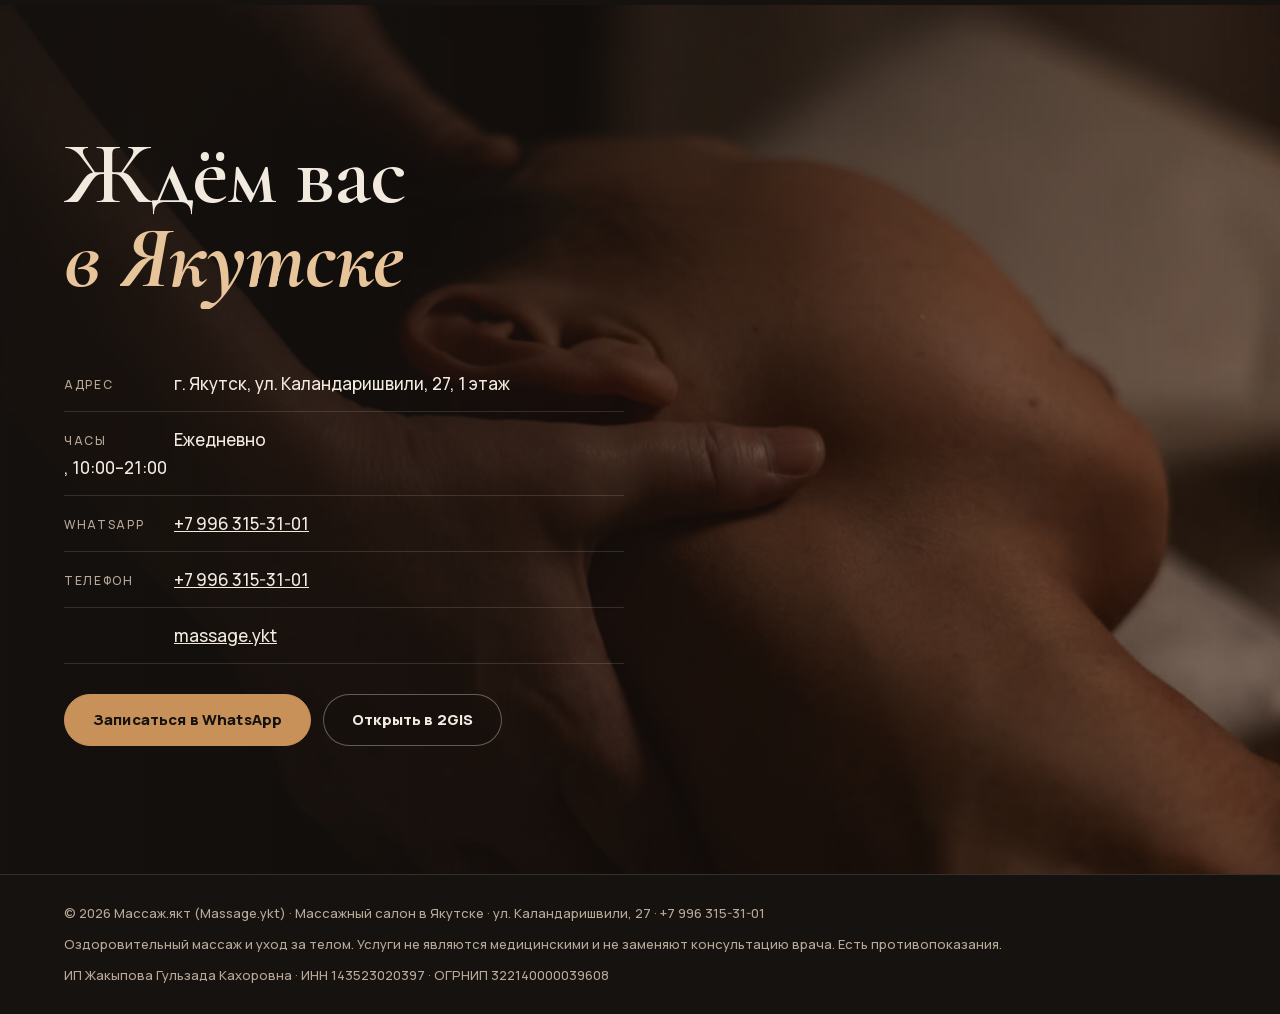
==== commit 346cfda4: "seo: подтверждение Google Search Console" ====
--- a/index.html
+++ b/index.html
@@ -33,8 +33,7 @@
   <meta name="twitter:image" content="https://massageykt.ru/img/og-massazh-yakutsk.jpg">
   <meta property="og:url" content="https://massageykt.ru/">
   <meta name="yandex-verification" content="449ce7657b4cef07">
-  <!-- [ЗАМЕНИТЬ] код из Google Search Console (HTML-тег) -->
-  <!-- <meta name="google-site-verification" content="XXXXXXXX"> -->
+  <meta name="google-site-verification" content="0f01XeHHrFKOJYA9zyB-sBrBwQpg3ICtelrclB5sq0U">
   <link rel="icon" type="image/svg+xml" href="data:image/svg+xml,%3Csvg%20xmlns%3D%22http%3A//www.w3.org/2000/svg%22%20viewBox%3D%22-4%20-2%2048%2052%22%3E%3Crect%20x%3D%22-4%22%20y%3D%22-2%22%20width%3D%2248%22%20height%3D%2252%22%20rx%3D%2210%22%20fill%3D%22%2316120f%22/%3E%3Cg%20fill%3D%22none%22%20stroke%3D%22%23c8915a%22%20stroke-width%3D%222.4%22%20stroke-linejoin%3D%22round%22%20stroke-linecap%3D%22round%22%3E%3Cpath%20d%3D%22M20%204V0.8%22/%3E%3Cpath%20d%3D%22M20%201.2l3%201.1-3%201.1%22/%3E%3Cpath%20d%3D%22M16%207.6L20%203.8l4%203.8%22/%3E%3Cpath%20d%3D%22M17%207.6h6v3.6h-6z%22/%3E%3Cpath%20d%3D%22M20%2011.2L7%2022h26z%22/%3E%3Cpath%20d%3D%22M6%2022h28v6.5H6z%22/%3E%3Cpath%20d%3D%22M10.5%2025.2h3M18.5%2025.2h3M26.5%2025.2h3%22/%3E%3Cpath%20d%3D%22M9%2028.5h22V46H9z%22/%3E%3Cpath%20d%3D%22M9%2032.8h8M23%2032.8h8M9%2037.2h8M23%2037.2h8M9%2041.6h8M23%2041.6h8%22/%3E%3Cpath%20d%3D%22M17%2046v-9a3%203%200%200%201%206%200v9%22/%3E%3Cpath%20d%3D%22M3%2046h34%22/%3E%3C/g%3E%3C/svg%3E">
   <link rel="preload" as="font" type="font/woff2" href="fonts/CormorantGaramond-normal-cyrillic-co3bmX5s.woff2" crossorigin>
   <link rel="preload" as="font" type="font/woff2" href="fonts/Manrope-normal-cyrillic-xn7gYHE4.woff2" crossorigin>
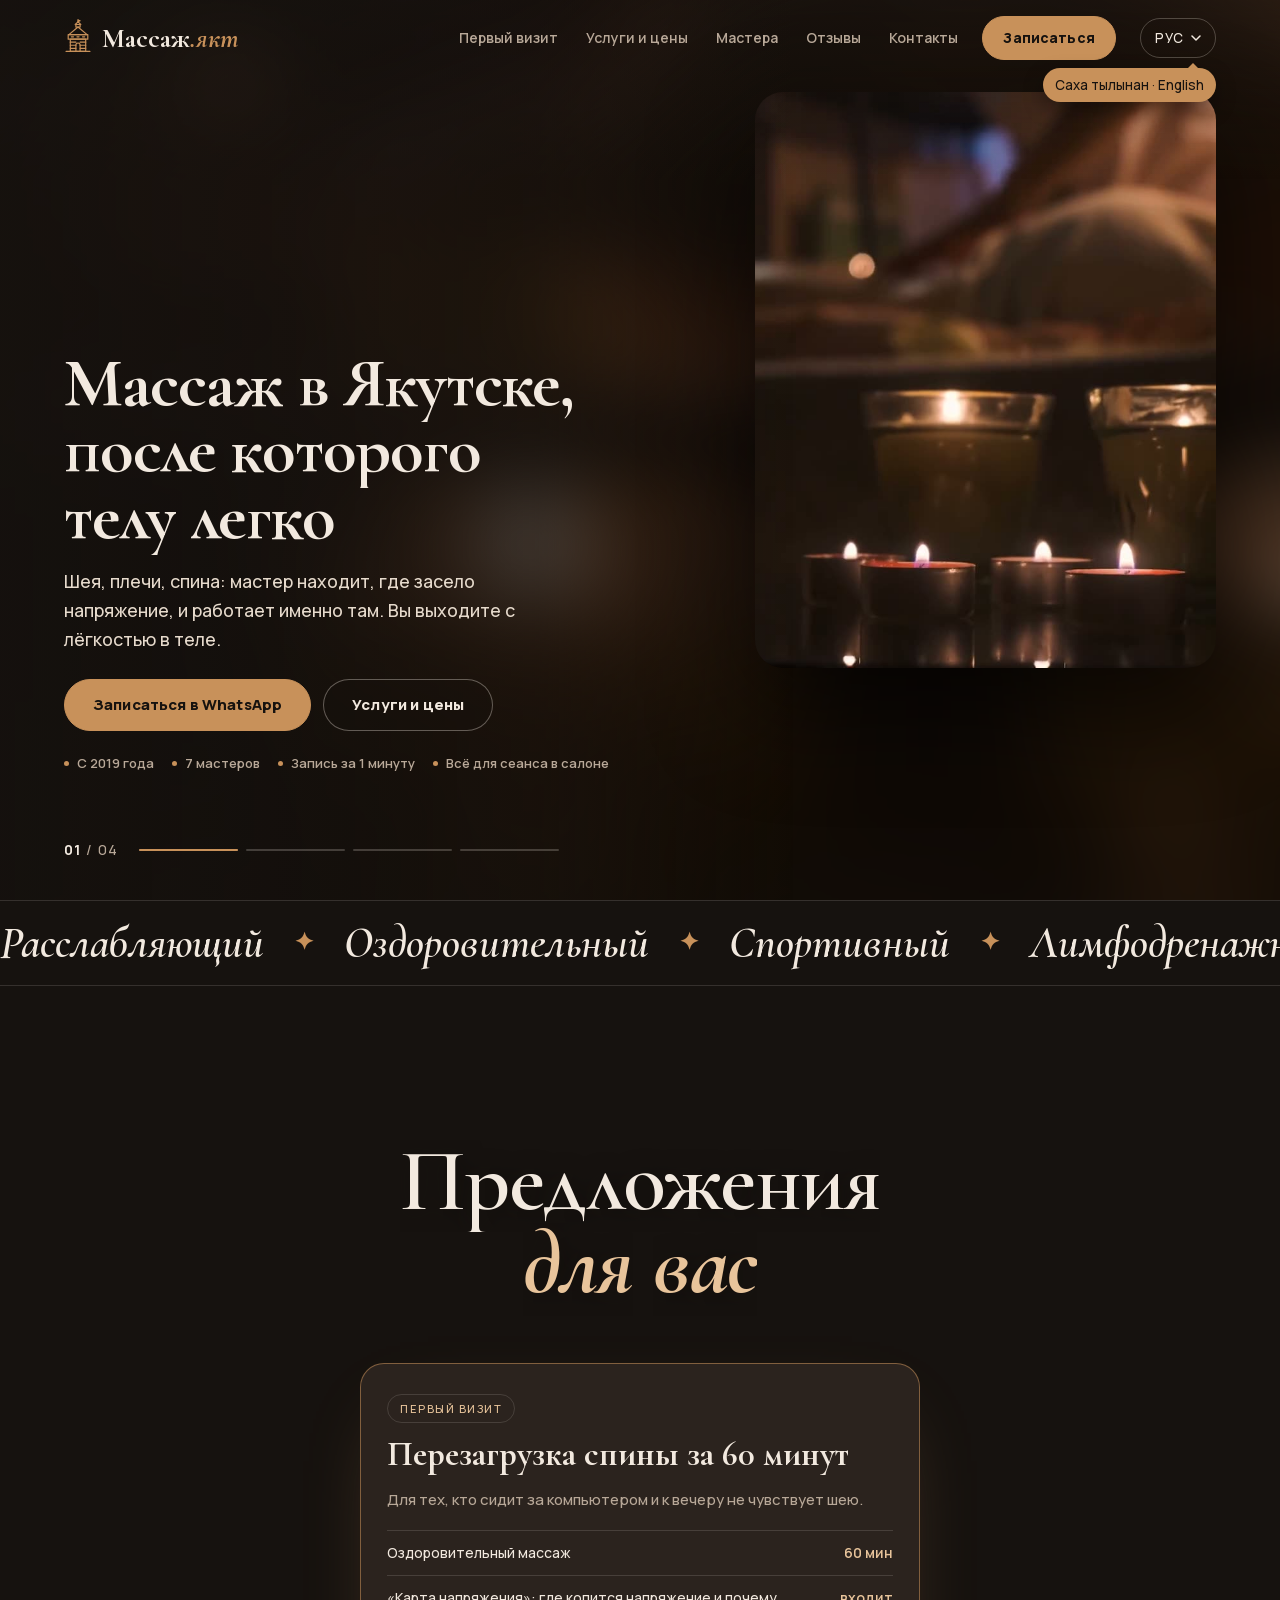
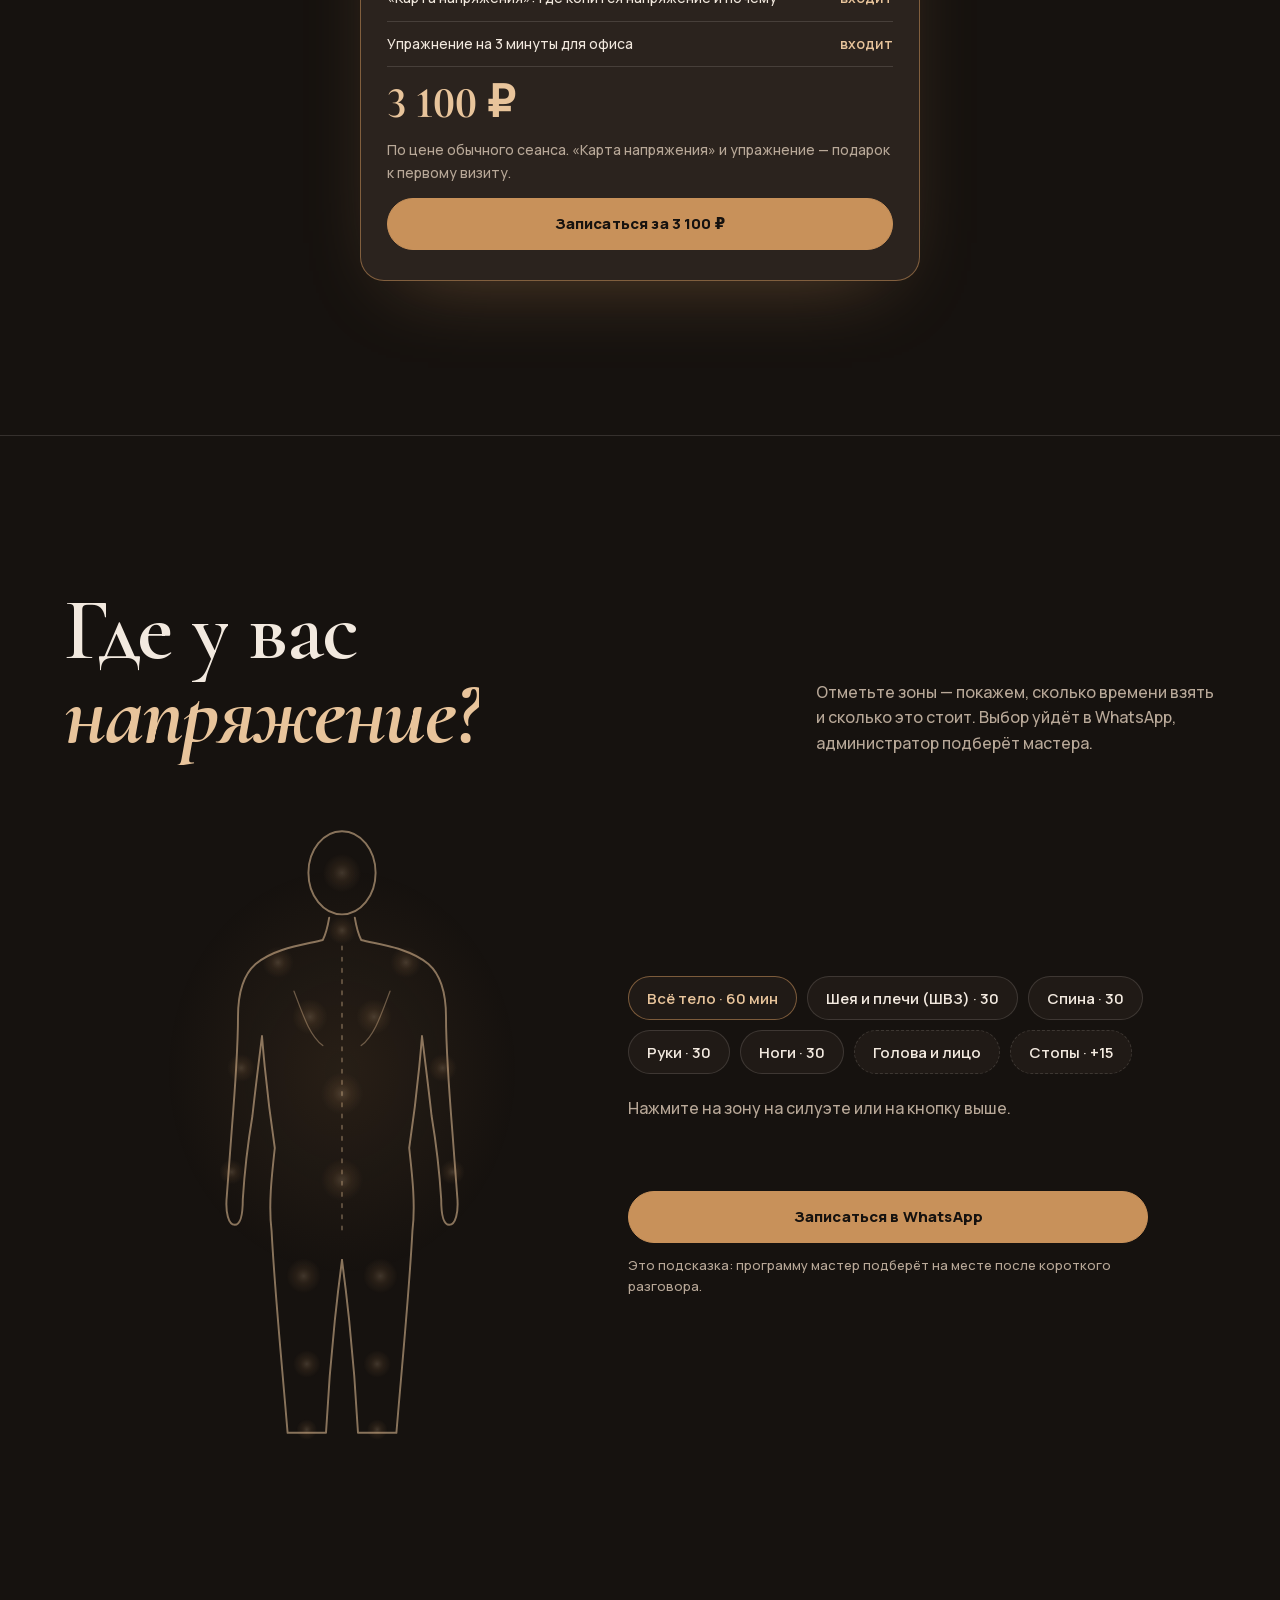
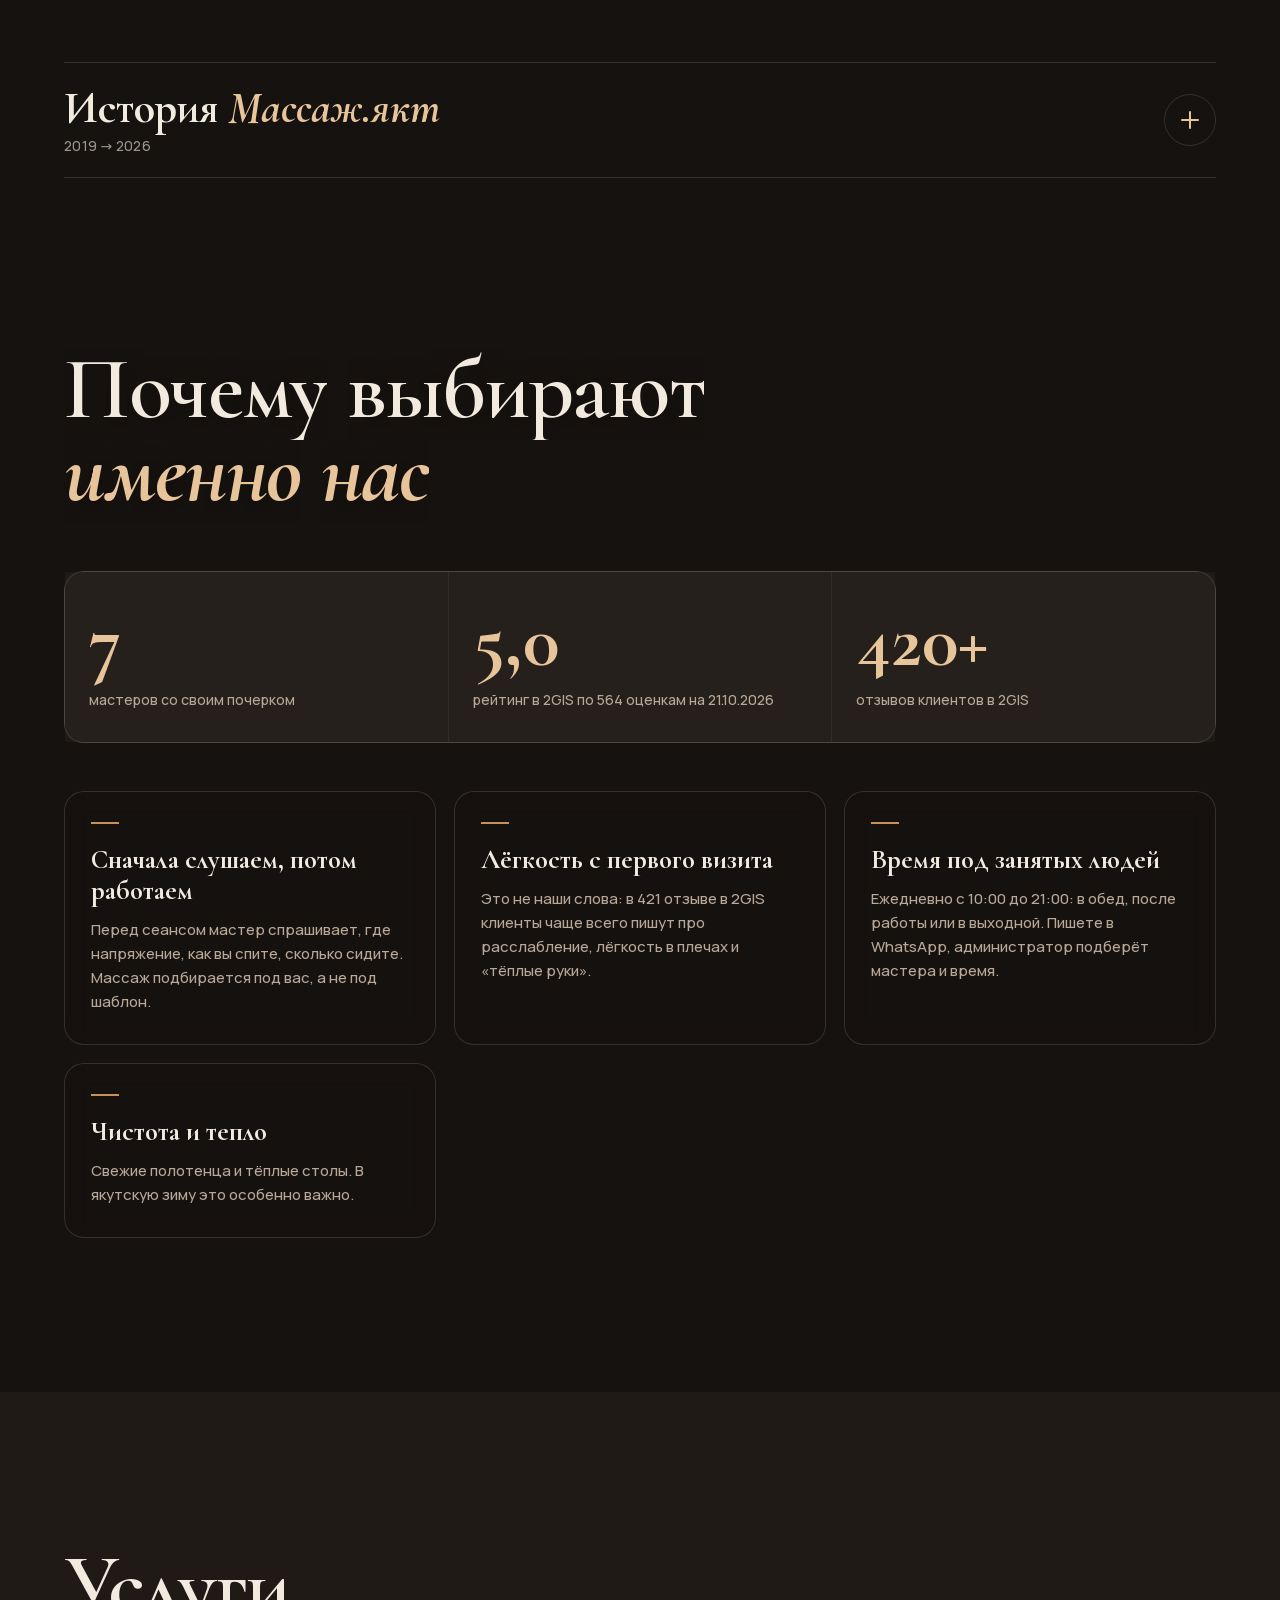
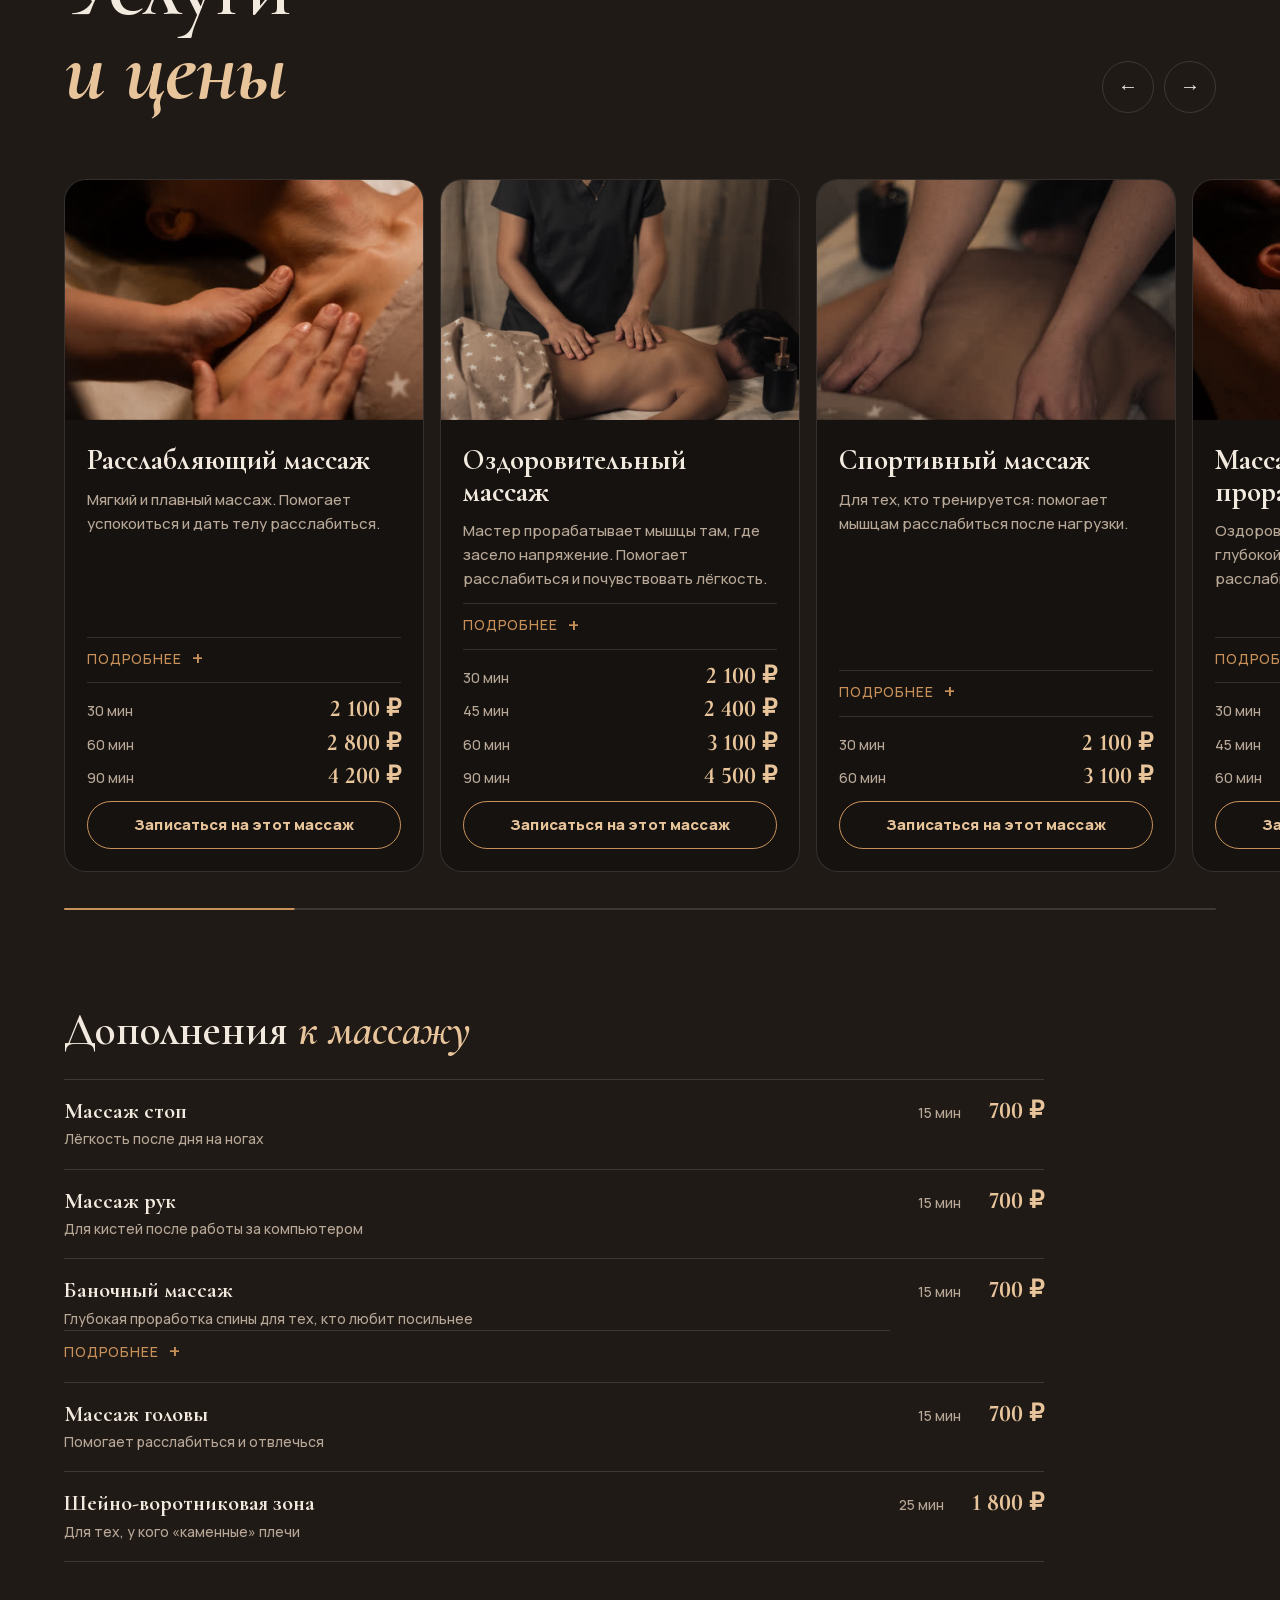
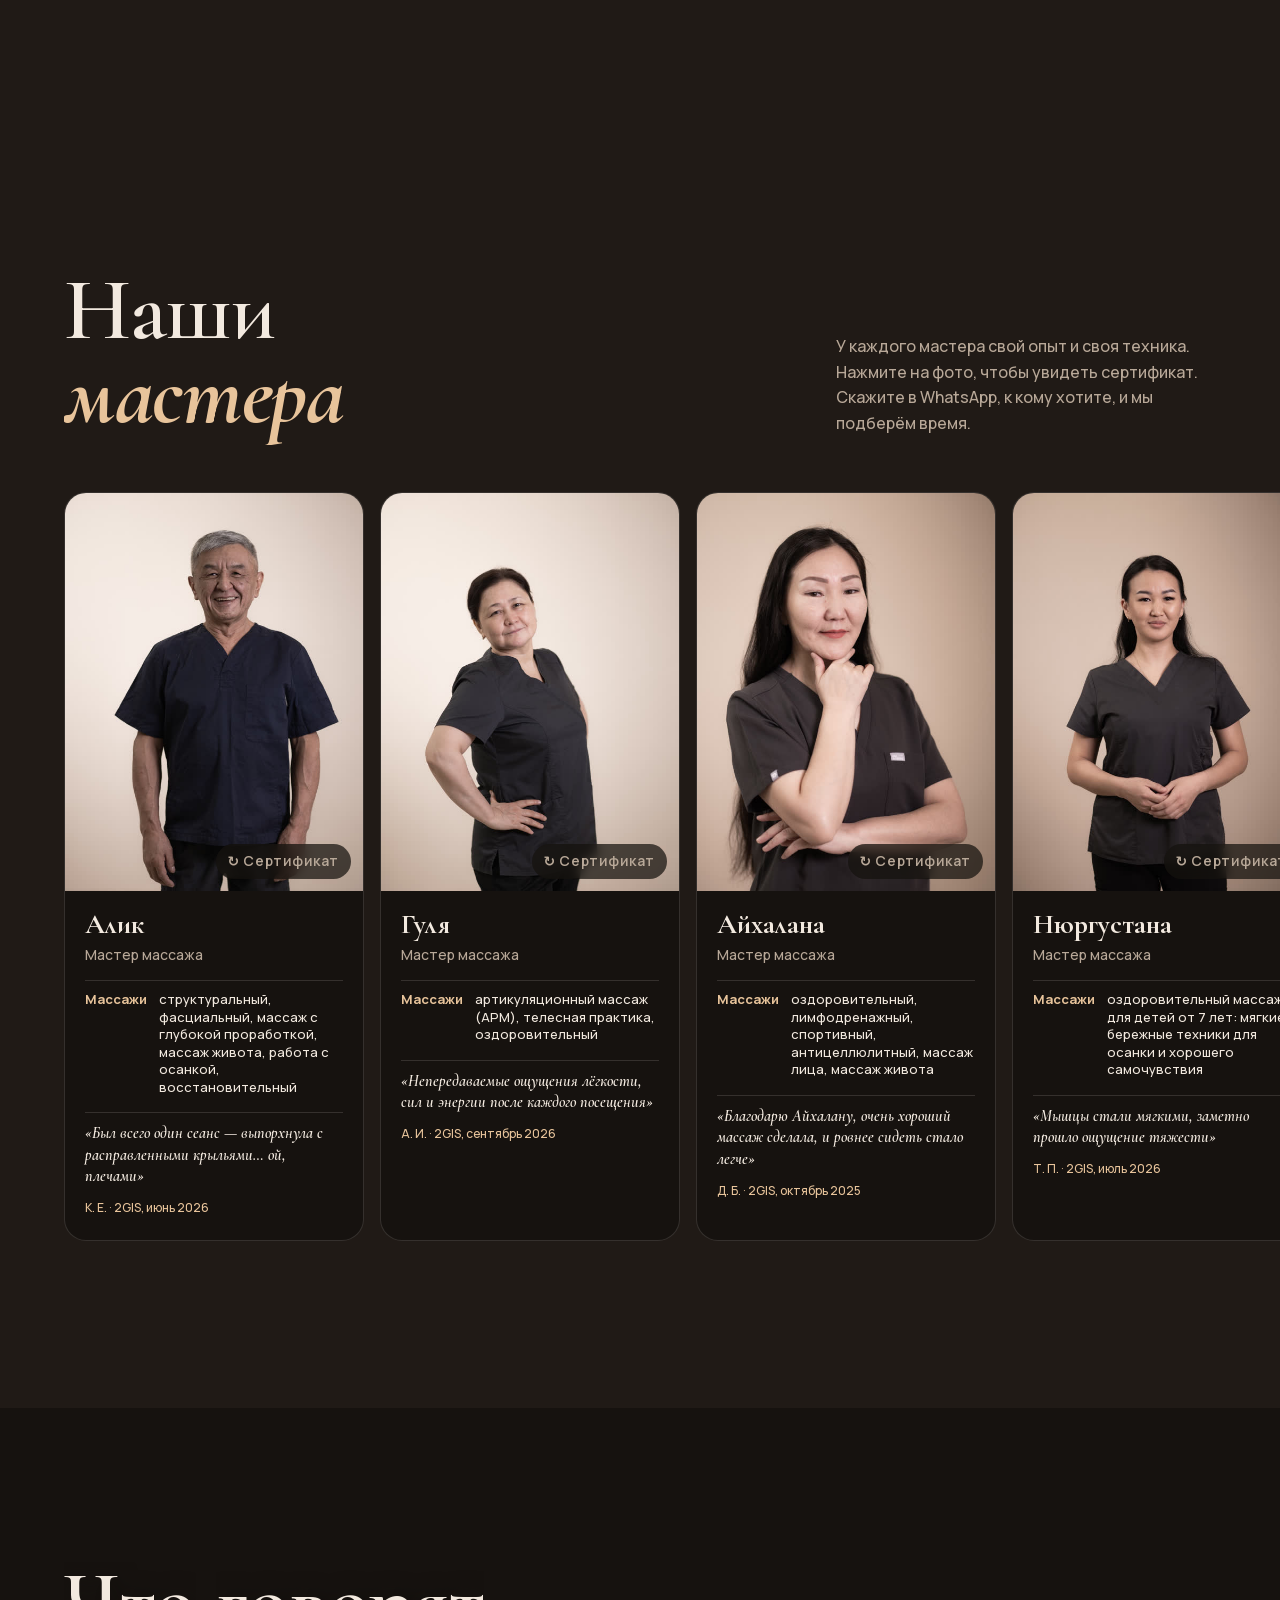
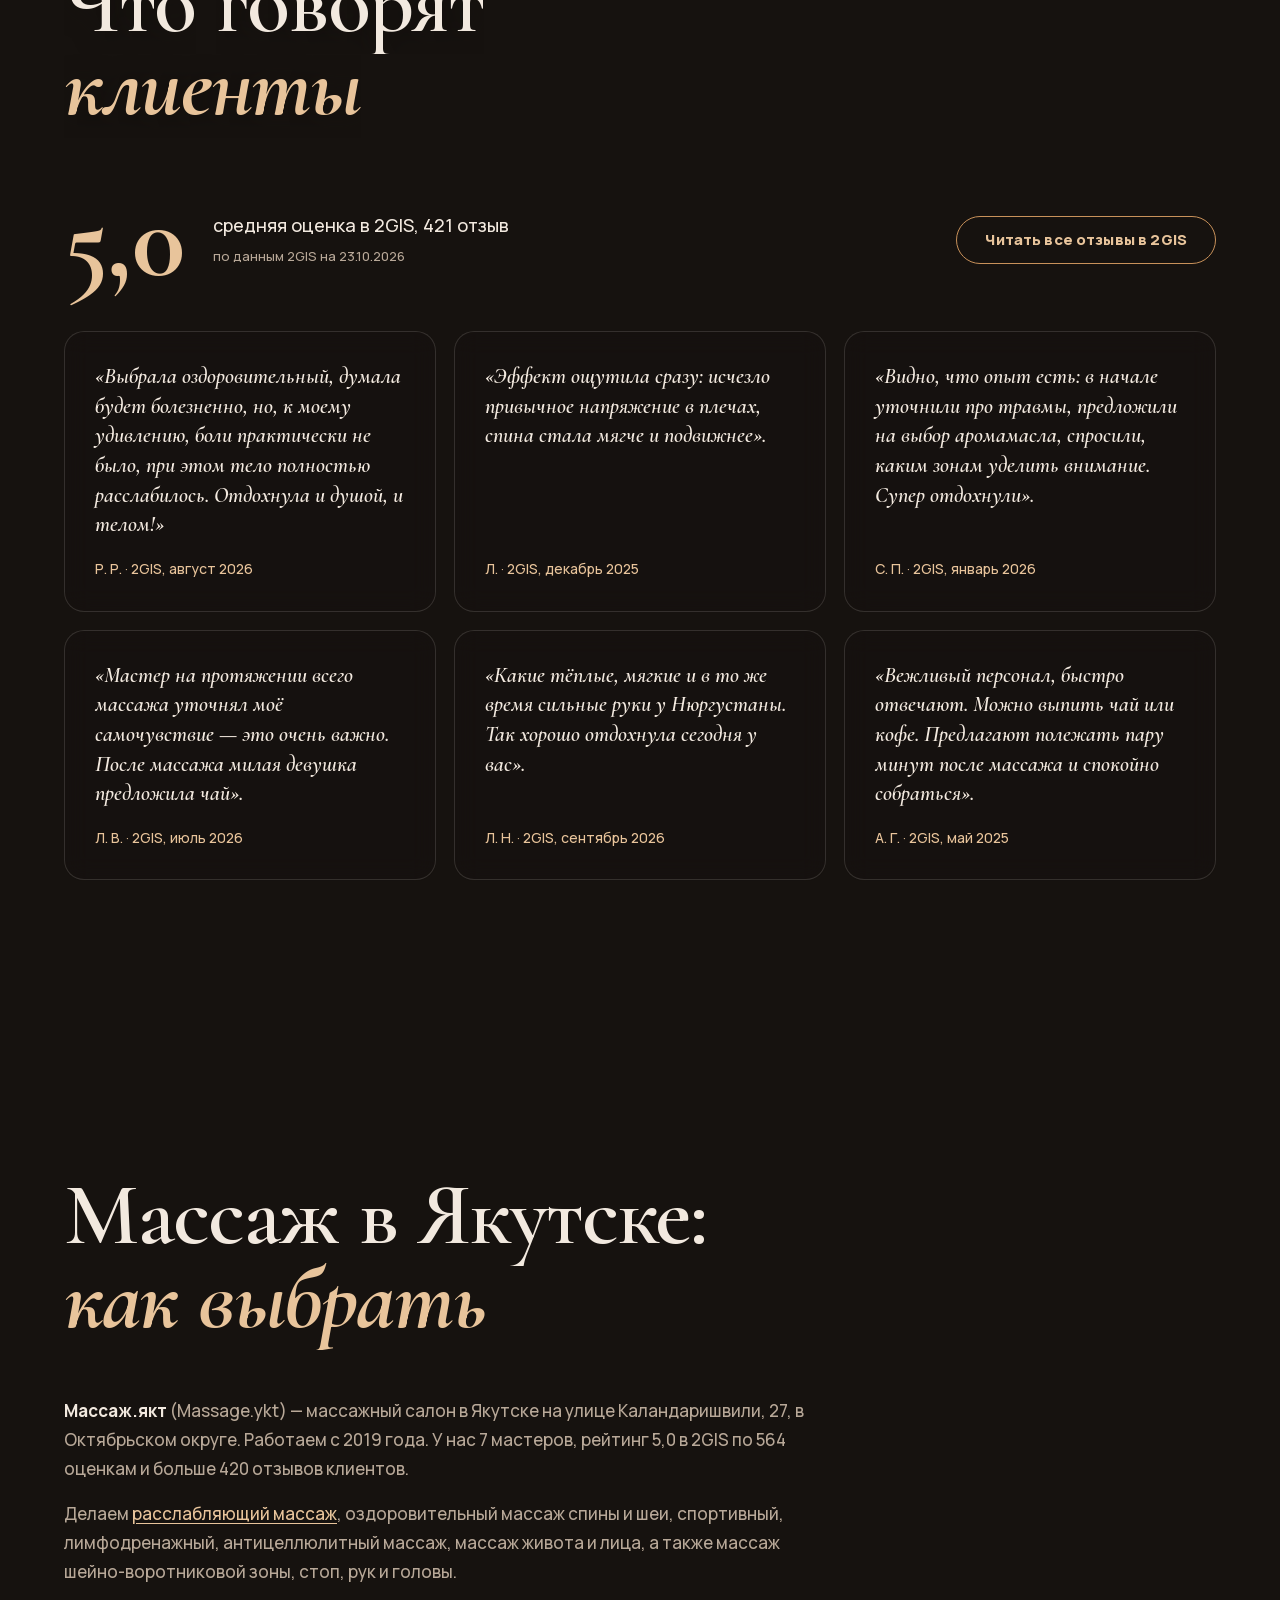
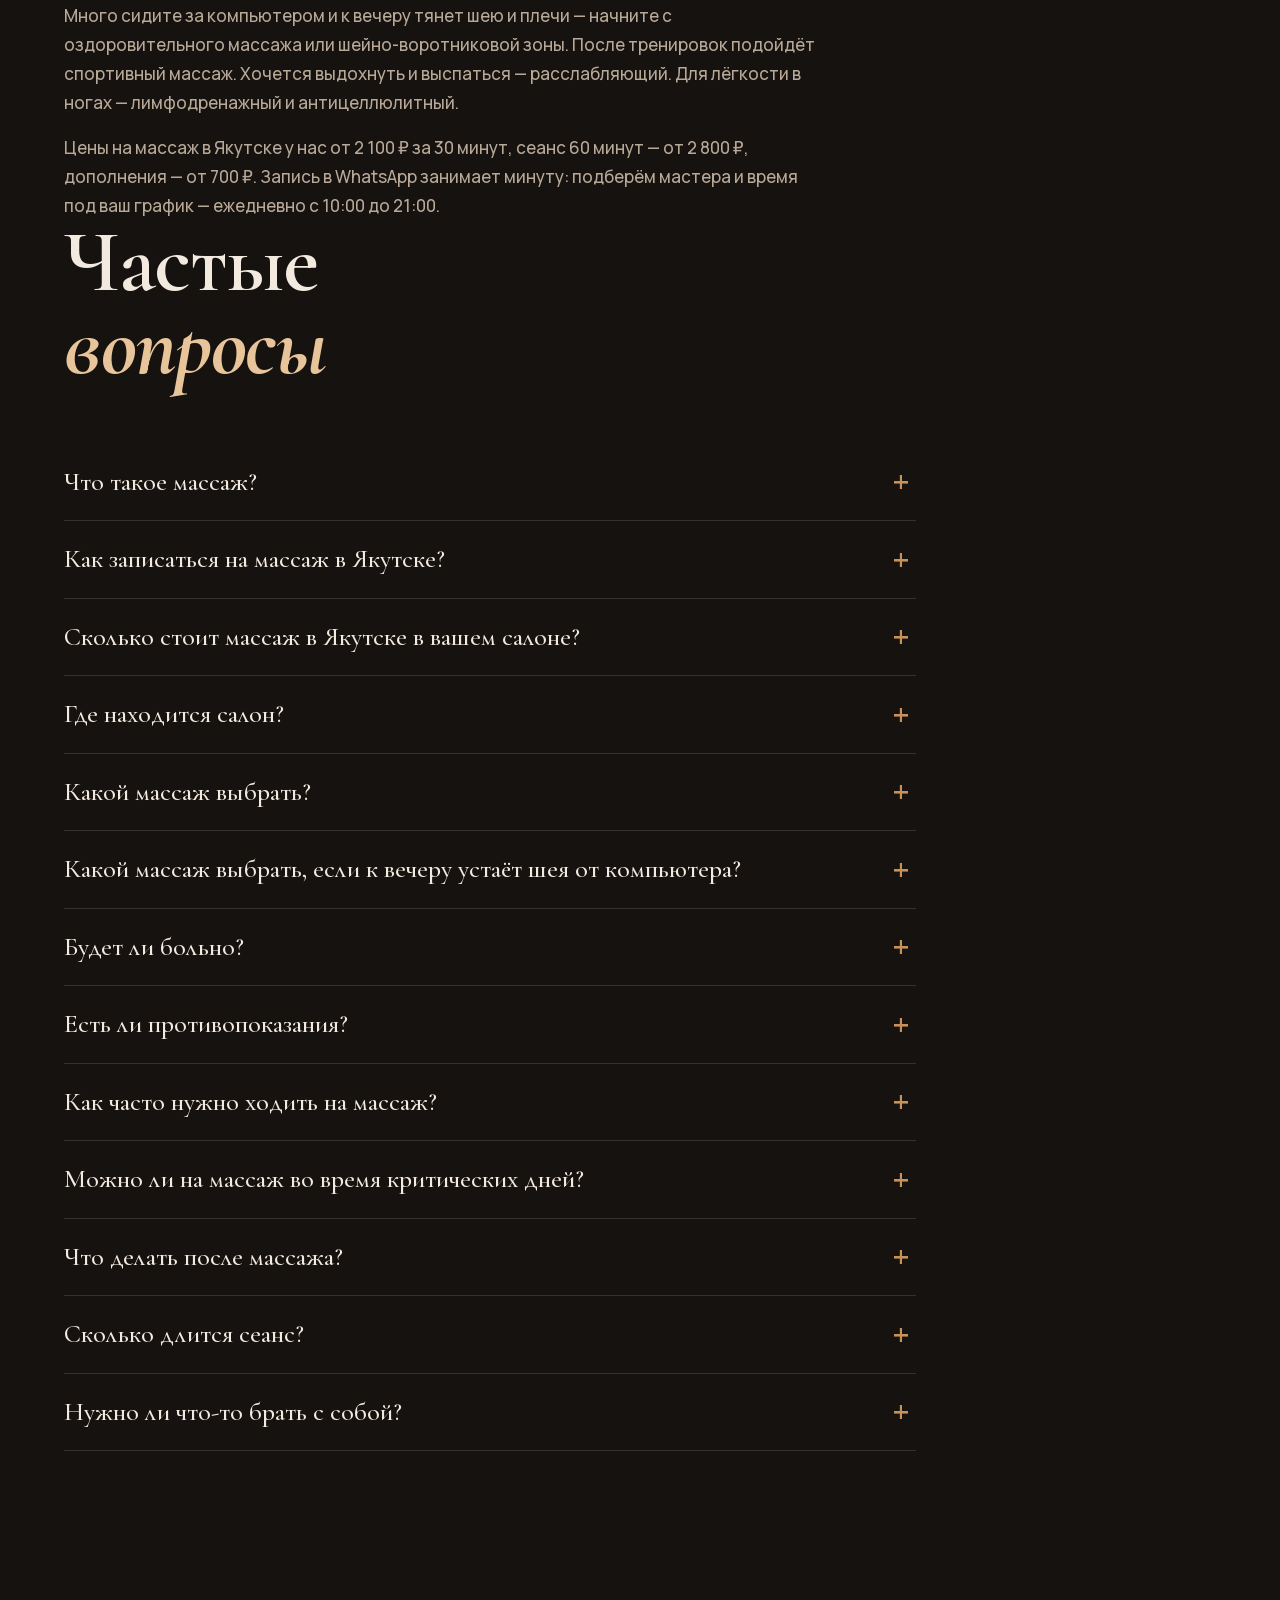
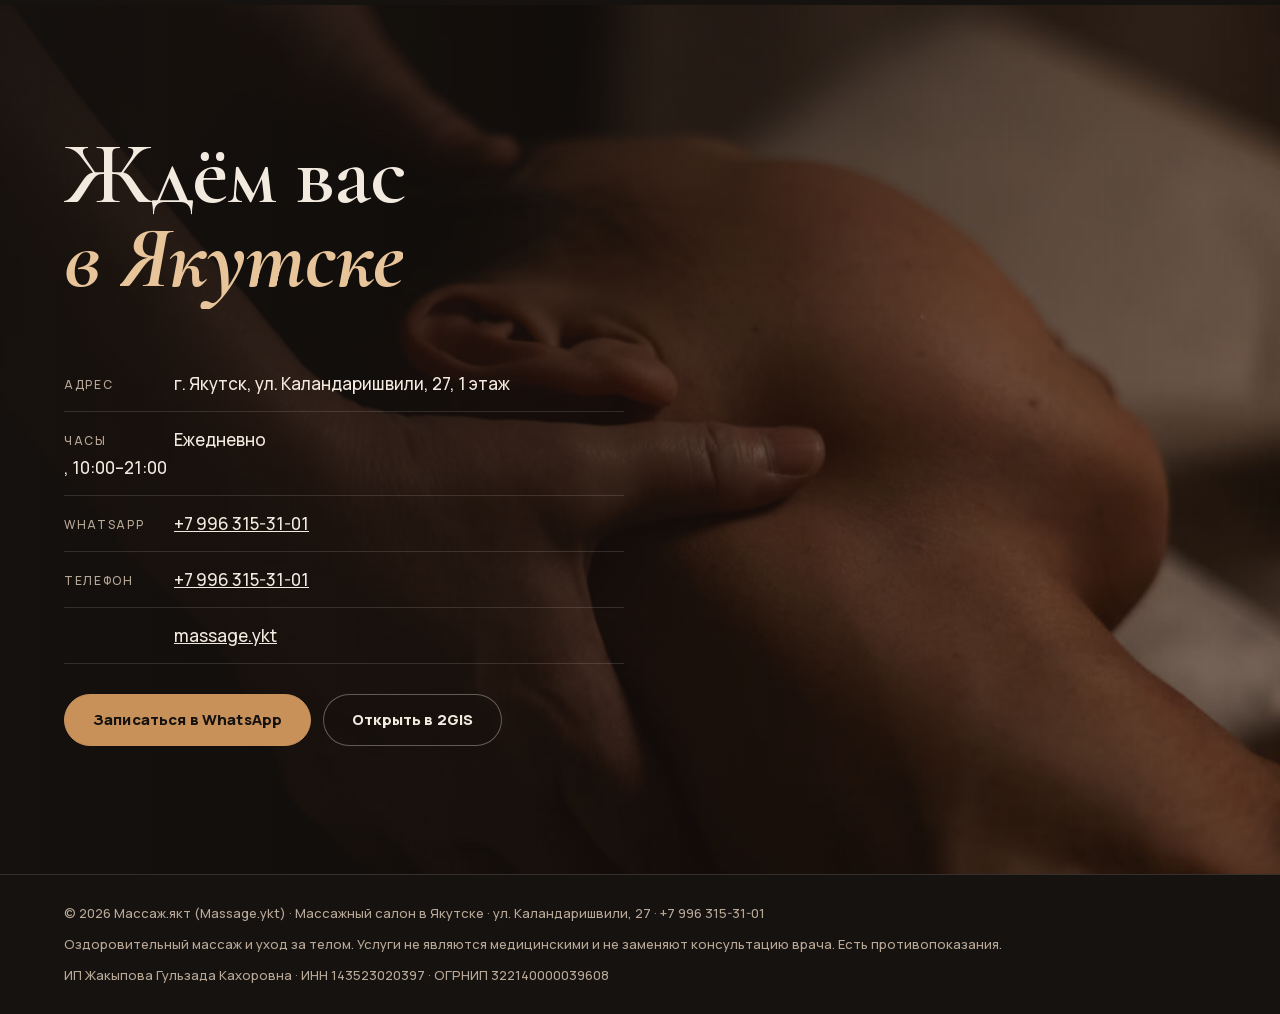
==== commit d46e0e68: "design: убран иней, фото-фоны в блоках Предложения, Почему мы, Отзывы" ====
--- a/index.html
+++ b/index.html
@@ -382,10 +382,6 @@
 
       <div class="hero__shade"></div>
 
-      <!-- «Оттаять»: иней на стекле, стирается пальцем/курсором и тает при прокрутке (script.js) -->
-      <canvas class="frost" id="frost" aria-hidden="true"></canvas>
-      <p class="frost__hint" id="frostHint" aria-hidden="true" data-i18n="frost">Проведите по стеклу — оттает</p>
-
       <div class="hero__content" id="heroContent">
         <p class="temp" id="temp" hidden>
           <span class="temp__cold"><i class="i18n-t" data-i18n="temp_cold">За окном в Якутске</i> <b id="tempOut">—</b></span>
@@ -420,7 +416,8 @@
     </div>
 
     <!-- ===== ПРЕДЛОЖЕНИЯ (офферы, см. 01_БРИФ/Офферы_по_Хормози.md) ===== -->
-    <section class="offers" id="offers">
+    <section class="offers has-photo" id="offers">
+      <div class="sec-bg" aria-hidden="true"><img width="1400" height="2489" src="img/massazh-yakutsk-nezhnyy-fon-sm.jpg" srcset="img/massazh-yakutsk-nezhnyy-fon-sm.jpg 800w, img/massazh-yakutsk-nezhnyy-fon.jpg 1400w" sizes="100vw" alt="" loading="lazy" decoding="async"></div>
       <h2 class="section-title" data-i18n="h_offers">Предложения<br><em>для вас</em></h2>
       <div class="offers__grid offers__grid--one">
         <article class="offer offer--hot reveal">
@@ -525,7 +522,8 @@
     </section>
 
     <!-- ===== ПОЧЕМУ МЫ ===== -->
-    <section class="why" id="why">
+    <section class="why has-photo" id="why">
+      <div class="sec-bg" aria-hidden="true"><img width="1400" height="2489" src="img/massazh-yakutsk-svechi-fon-sm.jpg" srcset="img/massazh-yakutsk-svechi-fon-sm.jpg 800w, img/massazh-yakutsk-svechi-fon.jpg 1400w" sizes="100vw" alt="" loading="lazy" decoding="async"></div>
       <h2 class="section-title" data-i18n="h_why">Почему выбирают<br><em>именно нас</em></h2>
 
       <div class="stats">
@@ -691,7 +689,8 @@
     </section>
 
     <!-- ===== ОТЗЫВЫ ===== -->
-    <section class="reviews" id="reviews">
+    <section class="reviews has-photo" id="reviews">
+      <div class="sec-bg" aria-hidden="true"><img width="1400" height="2489" src="img/massazh-yakutsk-spina-fon-sm.jpg" srcset="img/massazh-yakutsk-spina-fon-sm.jpg 800w, img/massazh-yakutsk-spina-fon.jpg 1400w" sizes="100vw" alt="" loading="lazy" decoding="async"></div>
       <h2 class="section-title" data-i18n="h_reviews">Что говорят<br><em>клиенты</em></h2>
       <div class="reviews__score reveal">
         <b class="review__num">5,0</b>
--- a/style.css
+++ b/style.css
@@ -239,6 +239,20 @@
   .card:hover { border-color: var(--amber); transform: translateY(-4px); }
 }
 
+/* ===== Фото-фон блока: фото стоит на месте, страница едет поверх (clip-path — работает и на iPhone) ===== */
+.has-photo { position: relative; clip-path: inset(0); }
+.sec-bg { position: fixed; inset: 0; z-index: 0; pointer-events: none; }
+.sec-bg img { width: 100%; height: 100%; object-fit: cover; object-position: 50% 30%; filter: saturate(.85); }
+.sec-bg::after { content: ""; position: absolute; inset: 0; background: linear-gradient(180deg, var(--night) 0%, rgba(22,18,15,.35) 22%, rgba(40,30,24,.25) 60%, var(--night) 100%); }
+.has-photo > :not(.sec-bg) { position: relative; z-index: 1; }
+.has-photo .section-title { text-shadow: 0 2px 24px rgba(22,18,15,.6); }
+/* Тёмные фото со свечами: затемнение плотнее, карточки — матовое стекло */
+.why.has-photo { background: var(--night); clip-path: inset(0 round 32px 32px 0 0); }
+.why .sec-bg::after, .reviews .sec-bg::after { background: linear-gradient(180deg, rgba(22,18,15,.55) 0%, rgba(22,18,15,.4) 40%, rgba(22,18,15,.75) 100%); }
+.why .stats { background: rgba(242,233,223,.12); }
+.why .stat { background: rgba(32,26,22,.62); -webkit-backdrop-filter: blur(10px); backdrop-filter: blur(10px); }
+.why .card, .reviews .review { background: rgba(22,18,15,.6); -webkit-backdrop-filter: blur(12px); backdrop-filter: blur(12px); }
+
 /* ===== Появление при прокрутке ===== */
 .reveal { opacity: 0; transform: translate3d(0, 28px, 0); }
 .reveal.is-in { opacity: 1; transform: none; transition: opacity .7s var(--ease-out), transform .7s var(--ease-out); }
@@ -339,7 +353,8 @@
 .master span { color: var(--sand); font-size: 14px; }
 
 /* ===== Предложения ===== */
-.offers { padding: clamp(80px, 12vw, 160px) var(--pad); background: var(--night); }
+.offers { position: relative; padding: clamp(80px, 12vw, 160px) var(--pad); background: var(--night); }
+.offers .section-title { text-shadow: 0 2px 24px rgba(22,18,15,.55); }
 .offers__grid { display: grid; grid-template-columns: repeat(2, 1fr); gap: 18px; align-items: stretch; max-width: 1040px; }
 .offer { display: flex; flex-direction: column; gap: 14px; padding: 30px 26px; border: 1px solid var(--line); border-radius: 24px; background: var(--umber); }
 .offer--hot { background: var(--clay); border-color: rgba(200,145,90,.55); box-shadow: 0 30px 80px -40px rgba(200,145,90,.45); }
@@ -625,7 +640,8 @@
 
   .hero { min-height: 560px; }
   .hero__content { bottom: 86px; }
-  .hero__shade { background: linear-gradient(180deg, rgba(22,18,15,.55) 0%, rgba(22,18,15,0) 26%, rgba(22,18,15,.5) 48%, rgba(22,18,15,.97) 82%); }
+  /* Видео на телефоне видно чисто: тень только сверху под шапкой и снизу под текстом */
+  .hero__shade { background: linear-gradient(180deg, rgba(22,18,15,.45) 0%, rgba(22,18,15,0) 16%, rgba(22,18,15,0) 44%, rgba(22,18,15,.55) 62%, rgba(22,18,15,.95) 88%); }
   .hero__actions .btn { flex: 1 1 100%; }
   .hero .hero__actions .btn--ghost { display: none; }
   .hero__text { margin-bottom: 20px; }
@@ -698,33 +714,6 @@
 .reels__toggle-play { width: 0; height: 0; border-style: solid; border-width: 6px 0 6px 10px; border-color: transparent transparent transparent var(--honey); }
 @media (max-width: 640px) {
   .reels__toggle { width: 100%; min-height: 52px; justify-content: space-between; }
-}
-
-/* ===== «Оттаять»: иней на главном экране ===== */
-.frost {
-  position: absolute; inset: 0; z-index: 3; width: 100%; height: 100%;
-  opacity: calc(.95 - var(--hp, 0) * 2.4);
-  transition: opacity .2s linear;
-  /* центр и зона текста остаются чистыми: иней только по краям стекла */
-  --fmask: radial-gradient(ellipse 66% 62% at 34% 64%, transparent 46%, #000 92%);
-  --fhead: linear-gradient(180deg, transparent calc(var(--head-h) + 6px), #000 calc(var(--head-h) + 90px));
-  -webkit-mask-image: var(--fmask), var(--fhead); -webkit-mask-composite: source-in;
-  mask-image: var(--fmask), var(--fhead); mask-composite: intersect;
-  pointer-events: none;
-}
-.frost:not(.is-on) { display: none; }
-.frost__hint {
-  position: absolute; z-index: 4; right: var(--pad); top: calc(var(--head-h) + 28px);
-  padding: 9px 14px; border-radius: 999px; border: 1px solid rgba(168, 198, 217, .35);
-  background: rgba(168, 198, 217, .12); -webkit-backdrop-filter: blur(8px); backdrop-filter: blur(8px);
-  font: 600 12px/1 var(--sans); letter-spacing: .08em; text-transform: uppercase; color: var(--frost);
-  opacity: 0; transform: translate3d(0, -8px, 0); transition: opacity .8s var(--ease-out), transform .8s var(--ease-out);
-  pointer-events: none;
-}
-.frost__hint.is-in { opacity: 1; transform: none; }
-@media (max-width: 820px) {
-  .frost { --fmask: radial-gradient(ellipse 110% 40% at 50% 80%, transparent 55%, #000 92%); }
-  .frost__hint { right: auto; left: var(--pad); font-size: 11px; }
 }
 
 /* ===== Карта напряжения ===== */
